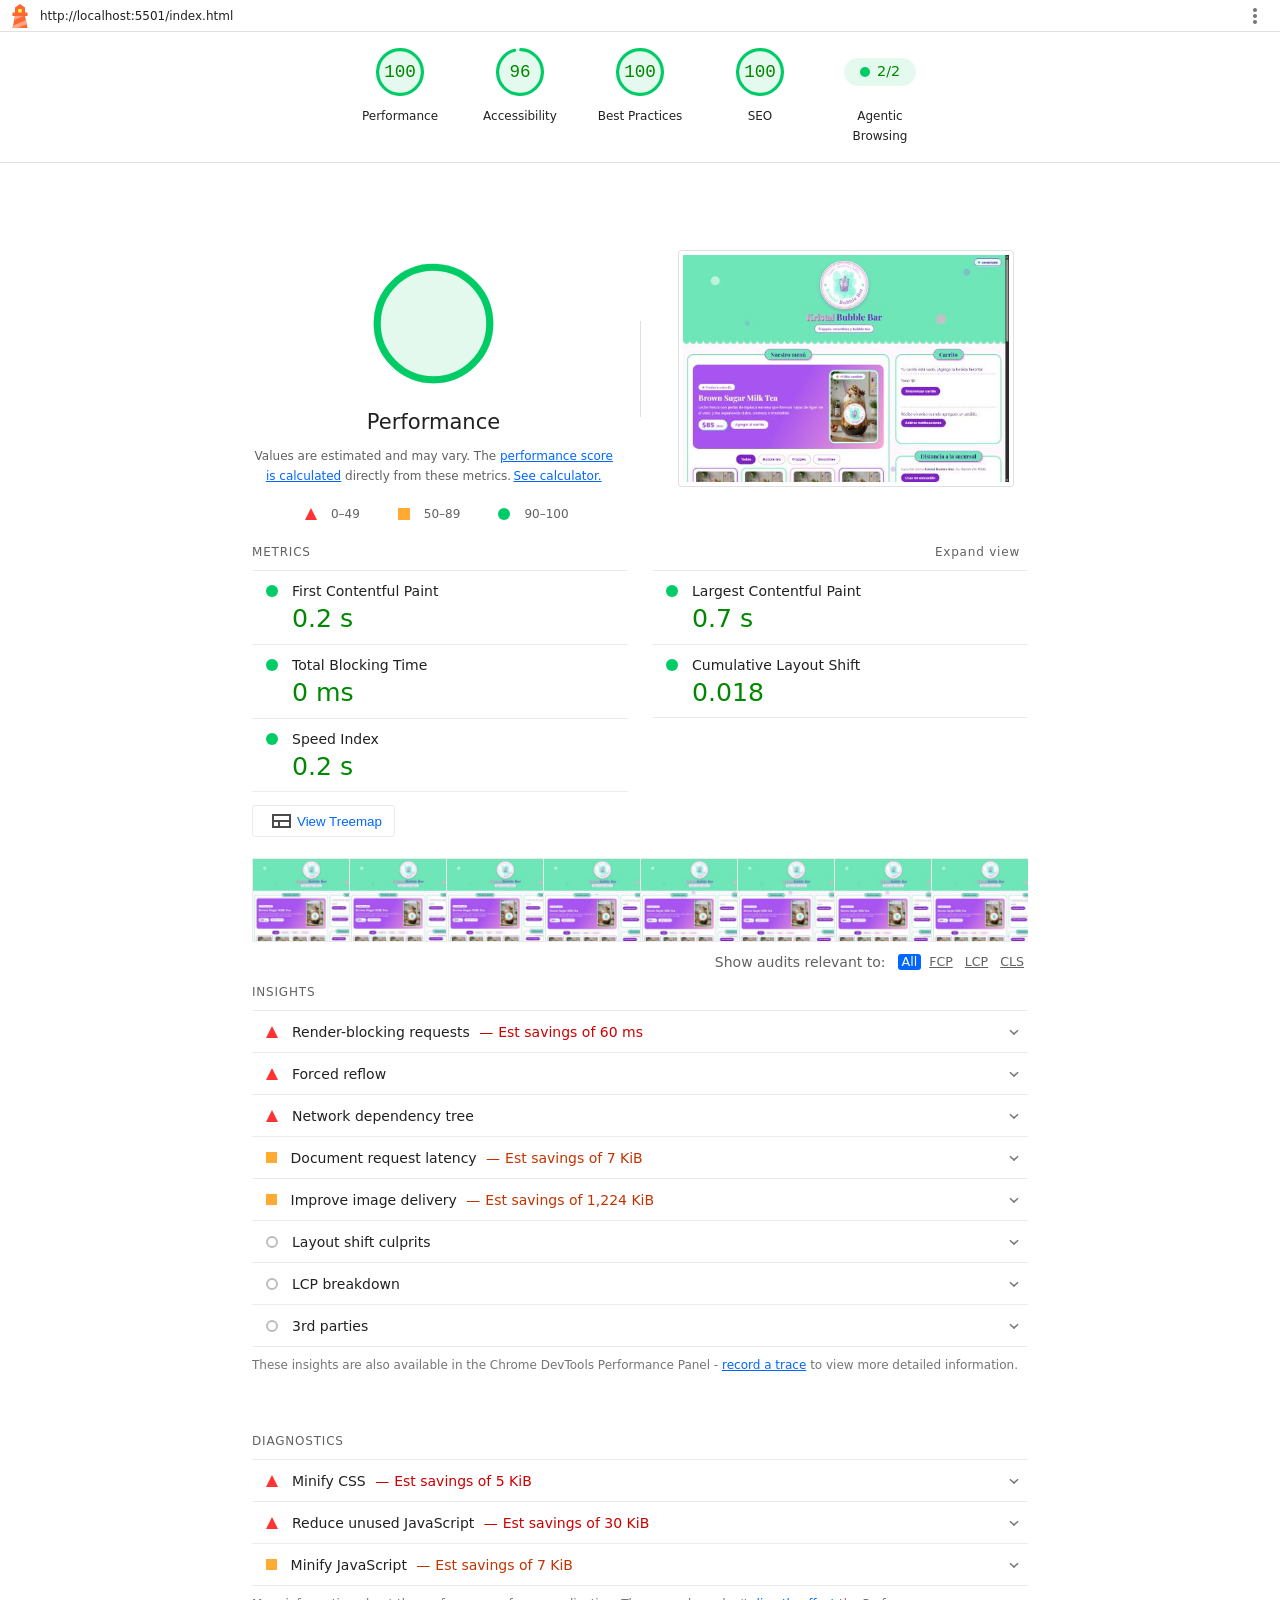
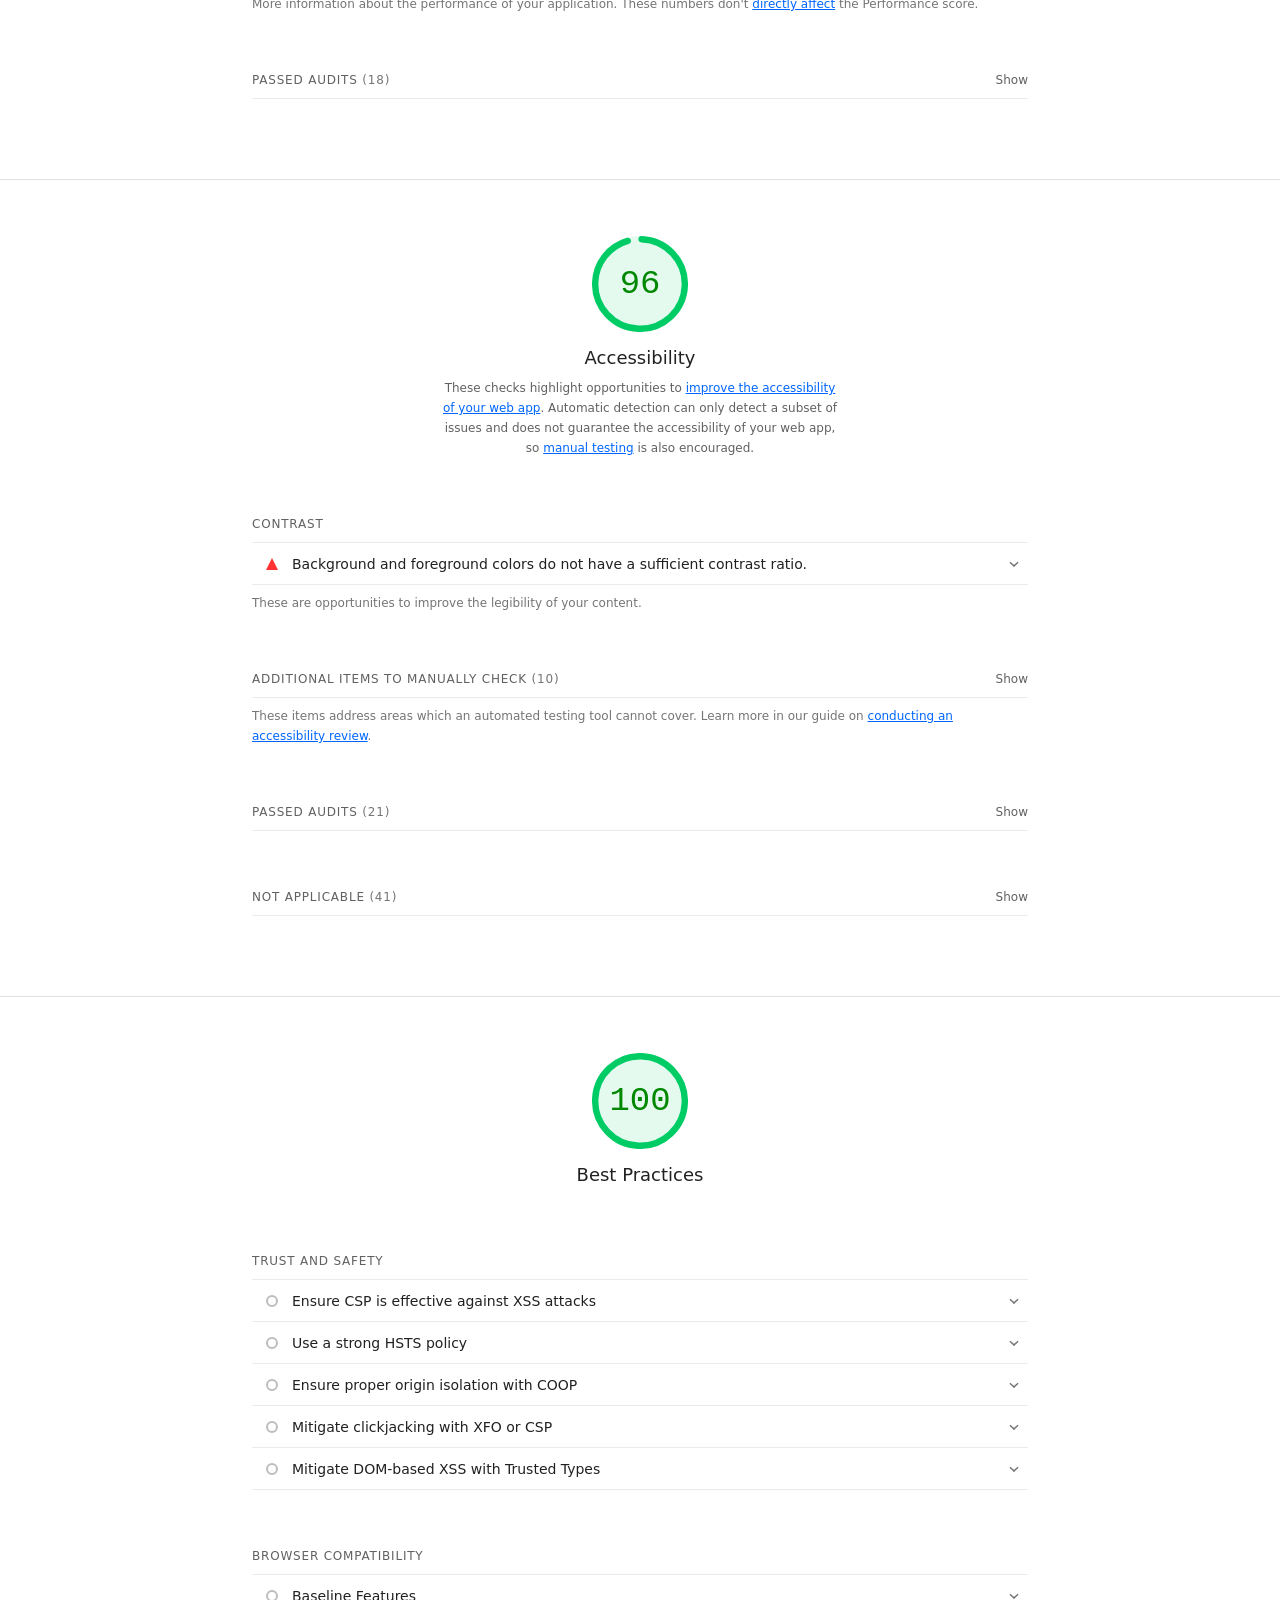
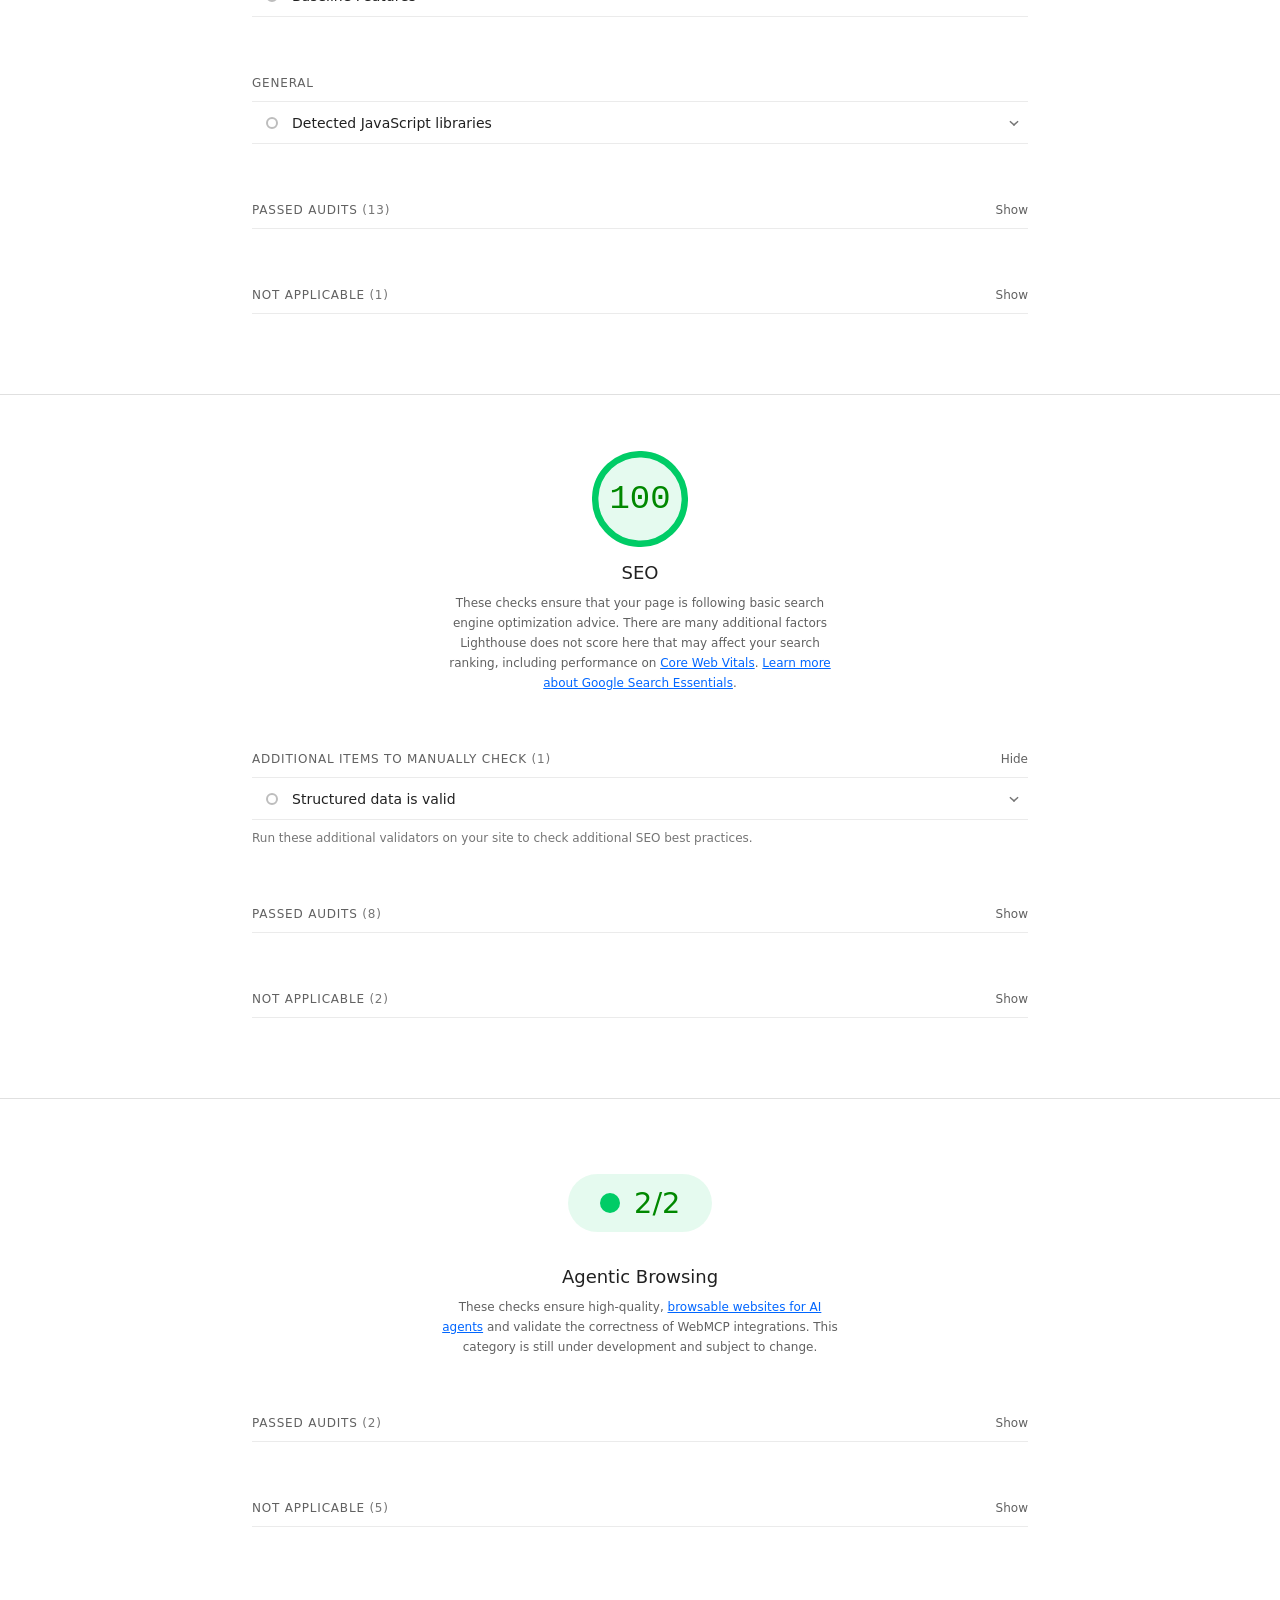
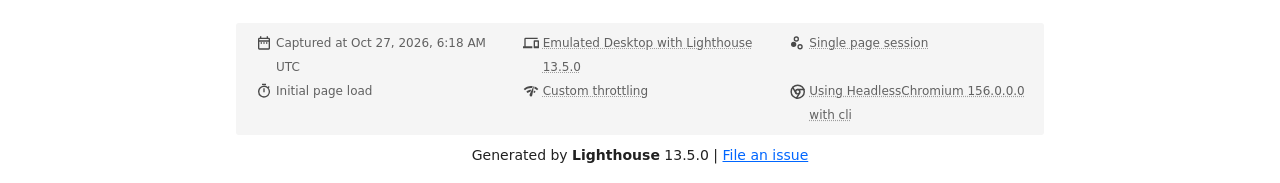
==== docs/lighthouse-escritorio.html @ bc557c2a "Avance 3: Lighthouse y optimización de logo - MORENO ALMEIDA YOSHELYN KRISTAL" ====
<!--
@license
Copyright 2018 Google LLC
SPDX-License-Identifier: Apache-2.0
-->
<!doctype html>
<html lang="en">
<head>
  <meta charset="utf-8">
  <meta name="viewport" content="width=device-width, initial-scale=1, minimum-scale=1">
  <link rel="icon" href='data:image/svg+xml;utf8,<svg fill="none" xmlns="http://www.w3.org/2000/svg" viewBox="0 0 48 48"><path d="m14 7 10-7 10 7v10h5v7h-5l5 24H9l5-24H9v-7h5V7Z" fill="%23F63"/><path d="M31.561 24H14l-1.689 8.105L31.561 24ZM18.983 48H9l1.022-4.907L35.723 32.27l1.663 7.98L18.983 48Z" fill="%23FFA385"/><path fill="%23FF3" d="M20.5 10h7v7h-7z"/></svg>'>
  <title>Lighthouse Report</title>
  <style>body {margin: 0}</style>
</head>
<body>
  <noscript>Lighthouse report requires JavaScript. Please enable.</noscript>

  <div id="lh-log"></div>

  <script>window.__LIGHTHOUSE_JSON__ = {"lighthouseVersion":"13.5.0","requestedUrl":"http://localhost:5501/index.html","mainDocumentUrl":"http://localhost:5501/index.html","finalDisplayedUrl":"http://localhost:5501/index.html","finalUrl":"http://localhost:5501/index.html","fetchTime":"2026-10-27T06:18:11.403Z","gatherMode":"navigation","runWarnings":[],"userAgent":"Mozilla/5.0 (Windows NT 10.0; Win64; x64) AppleWebKit/537.36 (KHTML, like Gecko) HeadlessChrome/156.0.0.0 Safari/537.36","environment":{"networkUserAgent":"Mozilla/5.0 (Macintosh; Intel Mac OS X 10_15_7) AppleWebKit/537.36 (KHTML, like Gecko) Chrome/156.0.0.0 Safari/537.36","hostUserAgent":"Mozilla/5.0 (Windows NT 10.0; Win64; x64) AppleWebKit/537.36 (KHTML, like Gecko) HeadlessChrome/156.0.0.0 Safari/537.36","benchmarkIndex":4441,"credits":{"axe-core":"4.14.0"}},"audits":{"is-on-https":{"id":"is-on-https","title":"Uses HTTPS","description":"All sites should be protected with HTTPS, even ones that don't handle sensitive data. This includes avoiding [mixed content](https://developers.google.com/web/fundamentals/security/prevent-mixed-content/what-is-mixed-content), where some resources are loaded over HTTP despite the initial request being served over HTTPS. HTTPS prevents intruders from tampering with or passively listening in on the communications between your app and your users, and is a prerequisite for HTTP/2 and many new web platform APIs. [Learn more about HTTPS](https://developer.chrome.com/docs/lighthouse/pwa/is-on-https/).","score":1,"scoreDisplayMode":"binary","details":{"type":"table","headings":[{"key":"url","valueType":"url","label":"Insecure URL"},{"key":"resolution","valueType":"text","label":"Request Resolution"}],"items":[]}},"redirects-http":{"id":"redirects-http","title":"Redirects HTTP traffic to HTTPS","description":"Make sure that you redirect all HTTP traffic to HTTPS in order to enable secure web features for all your users. [Learn more](https://developer.chrome.com/docs/lighthouse/pwa/redirects-http/).","score":null,"scoreDisplayMode":"notApplicable"},"first-contentful-paint":{"id":"first-contentful-paint","title":"First Contentful Paint","description":"First Contentful Paint marks the time at which the first text or image is painted. [Learn more about the First Contentful Paint metric](https://developer.chrome.com/docs/lighthouse/performance/first-contentful-paint/).","score":1,"scoreDisplayMode":"numeric","numericValue":248.19029999999998,"numericUnit":"millisecond","displayValue":"0.2 s","scoringOptions":{"p10":934,"median":1600}},"largest-contentful-paint":{"id":"largest-contentful-paint","title":"Largest Contentful Paint","description":"Largest Contentful Paint marks the time at which the largest text or image is painted. [Learn more about the Largest Contentful Paint metric](https://developer.chrome.com/docs/lighthouse/performance/lighthouse-largest-contentful-paint/)","score":0.99,"scoreDisplayMode":"numeric","numericValue":698.10395,"numericUnit":"millisecond","displayValue":"0.7 s","scoringOptions":{"p10":1200,"median":2400}},"speed-index":{"id":"speed-index","title":"Speed Index","description":"Speed Index shows how quickly the contents of a page are visibly populated. [Learn more about the Speed Index metric](https://developer.chrome.com/docs/lighthouse/performance/speed-index/).","score":1,"scoreDisplayMode":"numeric","numericValue":248.19029999999998,"numericUnit":"millisecond","displayValue":"0.2 s","scoringOptions":{"p10":1311,"median":2300}},"screenshot-thumbnails":{"id":"screenshot-thumbnails","title":"Screenshot Thumbnails","description":"This is what the load of your site looked like.","score":1,"scoreDisplayMode":"informative","details":{"type":"filmstrip","scale":3000,"items":[{"timing":375,"timestamp":8182962751,"data":"[data-uri]"},{"timing":750,"timestamp":8183337751,"data":"[data-uri]"},{"timing":1125,"timestamp":8183712751,"data":"[data-uri]"},{"timing":1500,"timestamp":8184087751,"data":"[data-uri]"},{"timing":1875,"timestamp":8184462751,"data":"[data-uri]"},{"timing":2250,"timestamp":8184837751,"data":"[data-uri]"},{"timing":2625,"timestamp":8185212751,"data":"[data-uri]"},{"timing":3000,"timestamp":8185587751,"data":"[data-uri]"}]}},"final-screenshot":{"id":"final-screenshot","title":"Final Screenshot","description":"The last screenshot captured of the pageload.","score":1,"scoreDisplayMode":"informative","details":{"type":"screenshot","timing":2757,"timestamp":8185344267,"data":"[data-uri]"}},"total-blocking-time":{"id":"total-blocking-time","title":"Total Blocking Time","description":"Sum of all time periods between FCP and Time to Interactive, when task length exceeded 50ms, expressed in milliseconds. [Learn more about the Total Blocking Time metric](https://developer.chrome.com/docs/lighthouse/performance/lighthouse-total-blocking-time/).","score":1,"scoreDisplayMode":"numeric","numericValue":0,"numericUnit":"millisecond","displayValue":"0 ms","scoringOptions":{"p10":150,"median":350}},"max-potential-fid":{"id":"max-potential-fid","title":"Max Potential First Input Delay","description":"The maximum potential First Input Delay that your users could experience is the duration of the longest task. [Learn more about the Maximum Potential First Input Delay metric](https://developer.chrome.com/docs/lighthouse/performance/lighthouse-max-potential-fid/).","score":1,"scoreDisplayMode":"numeric","numericValue":16,"numericUnit":"millisecond","displayValue":"20 ms"},"cumulative-layout-shift":{"id":"cumulative-layout-shift","title":"Cumulative Layout Shift","description":"Cumulative Layout Shift measures the movement of visible elements within the viewport. [Learn more about the Cumulative Layout Shift metric](https://web.dev/articles/cls).","score":1,"scoreDisplayMode":"numeric","numericValue":0.018050820707918594,"numericUnit":"unitless","displayValue":"0.018","scoringOptions":{"p10":0.1,"median":0.25},"details":{"type":"debugdata","items":[{"cumulativeLayoutShiftMainFrame":0.018050820707918594,"newEngineResult":{"cumulativeLayoutShift":0.018050820707918594,"cumulativeLayoutShiftMainFrame":0.018050820707918594},"newEngineResultDiffered":false}]}},"errors-in-console":{"id":"errors-in-console","title":"No browser errors logged to the console","description":"Errors logged to the console indicate unresolved problems. They can come from network request failures and other browser concerns. [Learn more about this errors in console diagnostic audit](https://developer.chrome.com/docs/lighthouse/best-practices/errors-in-console/)","score":1,"scoreDisplayMode":"binary","details":{"type":"table","headings":[{"key":"sourceLocation","valueType":"source-location","label":"Source"},{"key":"description","valueType":"code","label":"Description"}],"items":[]}},"server-response-time":{"id":"server-response-time","title":"Initial server response time was short","description":"Keep the server response time for the main document short because all other requests depend on it. [Learn more about the Time to First Byte metric](https://developer.chrome.com/docs/lighthouse/performance/time-to-first-byte/).","score":1,"scoreDisplayMode":"metricSavings","numericValue":3,"numericUnit":"millisecond","displayValue":"Root document took 0 ms","metricSavings":{"FCP":0,"LCP":0},"details":{"type":"opportunity","headings":[{"key":"url","valueType":"url","label":"URL"},{"key":"responseTime","valueType":"timespanMs","label":"Time Spent"}],"items":[{"url":"http://localhost:5501/index.html","responseTime":3}],"overallSavingsMs":0},"guidanceLevel":1},"interactive":{"id":"interactive","title":"Time to Interactive","description":"Time to Interactive is the amount of time it takes for the page to become fully interactive. [Learn more about the Time to Interactive metric](https://developer.chrome.com/docs/lighthouse/performance/interactive/).","score":1,"scoreDisplayMode":"numeric","numericValue":705.19858,"numericUnit":"millisecond","displayValue":"0.7 s"},"user-timings":{"id":"user-timings","title":"User Timing marks and measures","description":"Consider instrumenting your app with the User Timing API to measure your app's real-world performance during key user experiences. [Learn more about User Timing marks](https://developer.chrome.com/docs/lighthouse/performance/user-timings/).","score":null,"scoreDisplayMode":"notApplicable","details":{"type":"table","headings":[{"key":"name","valueType":"text","label":"Name"},{"key":"timingType","valueType":"text","label":"Type"},{"key":"startTime","valueType":"ms","granularity":0.01,"label":"Start Time"},{"key":"duration","valueType":"ms","granularity":0.01,"label":"Duration"}],"items":[]},"guidanceLevel":2},"redirects":{"id":"redirects","title":"Avoid multiple page redirects","description":"Redirects introduce additional delays before the page can be loaded. [Learn how to avoid page redirects](https://developer.chrome.com/docs/lighthouse/performance/redirects/).","score":1,"scoreDisplayMode":"metricSavings","numericValue":0,"numericUnit":"millisecond","displayValue":"","metricSavings":{"LCP":0,"FCP":0},"details":{"type":"opportunity","headings":[],"items":[],"overallSavingsMs":0},"guidanceLevel":2},"image-aspect-ratio":{"id":"image-aspect-ratio","title":"Displays images with correct aspect ratio","description":"Image display dimensions should match natural aspect ratio. [Learn more about image aspect ratio](https://developer.chrome.com/docs/lighthouse/best-practices/image-aspect-ratio/).","score":1,"scoreDisplayMode":"binary","details":{"type":"table","headings":[{"key":"node","valueType":"node","label":""},{"key":"url","valueType":"url","label":"URL"},{"key":"displayedAspectRatio","valueType":"text","label":"Aspect Ratio (Displayed)"},{"key":"actualAspectRatio","valueType":"text","label":"Aspect Ratio (Actual)"}],"items":[]}},"image-size-responsive":{"id":"image-size-responsive","title":"Serves images with appropriate resolution","description":"Image natural dimensions should be proportional to the display size and the pixel ratio to maximize image clarity. [Learn how to provide responsive images](https://web.dev/articles/serve-responsive-images).","score":1,"scoreDisplayMode":"binary","details":{"type":"table","headings":[{"key":"node","valueType":"node","label":""},{"key":"url","valueType":"url","label":"URL"},{"key":"displayedSize","valueType":"text","label":"Displayed size"},{"key":"actualSize","valueType":"text","label":"Actual size"},{"key":"expectedSize","valueType":"text","label":"Expected size"}],"items":[]}},"deprecations":{"id":"deprecations","title":"Avoids deprecated APIs","description":"Deprecated APIs will eventually be removed from the browser. [Learn more about deprecated APIs](https://developer.chrome.com/docs/lighthouse/best-practices/deprecations/).","score":1,"scoreDisplayMode":"binary","details":{"type":"table","headings":[{"key":"value","valueType":"text","label":"Deprecation / Warning"},{"key":"source","valueType":"source-location","label":"Source"}],"items":[]}},"third-party-cookies":{"id":"third-party-cookies","title":"Avoids third-party cookies","description":"Third-party cookies may be blocked in some contexts. [Learn more about preparing for third-party cookie restrictions](https://privacysandbox.google.com/cookies/prepare/overview).","score":1,"scoreDisplayMode":"binary","details":{"type":"table","headings":[{"key":"name","valueType":"text","label":"Name"},{"key":"url","valueType":"url","label":"URL"}],"items":[]}},"mainthread-work-breakdown":{"id":"mainthread-work-breakdown","title":"Minimizes main-thread work","description":"Consider reducing the time spent parsing, compiling and executing JS. You may find delivering smaller JS payloads helps with this. [Learn how to minimize main-thread work](https://developer.chrome.com/docs/lighthouse/performance/mainthread-work-breakdown/)","score":1,"scoreDisplayMode":"metricSavings","numericValue":105.25599999999993,"numericUnit":"millisecond","displayValue":"0.1 s","metricSavings":{"TBT":0},"details":{"type":"table","headings":[{"key":"groupLabel","valueType":"text","label":"Category"},{"key":"duration","valueType":"ms","granularity":1,"label":"Time Spent"}],"items":[{"group":"styleLayout","groupLabel":"Style & Layout","duration":50.845},{"group":"other","groupLabel":"Other","duration":33.654999999999944},{"group":"scriptEvaluation","groupLabel":"Script Evaluation","duration":12.953},{"group":"paintCompositeRender","groupLabel":"Rendering","duration":3.3629999999999876},{"group":"scriptParseCompile","groupLabel":"Script Parsing & Compilation","duration":2.51},{"group":"parseHTML","groupLabel":"Parse HTML & CSS","duration":1.9299999999999984}],"sortedBy":["duration"]},"guidanceLevel":1},"bootup-time":{"id":"bootup-time","title":"JavaScript execution time","description":"Consider reducing the time spent parsing, compiling, and executing JS. You may find delivering smaller JS payloads helps with this. [Learn how to reduce Javascript execution time](https://developer.chrome.com/docs/lighthouse/performance/bootup-time/).","score":1,"scoreDisplayMode":"metricSavings","numericValue":4.305,"numericUnit":"millisecond","displayValue":"0.0 s","metricSavings":{"TBT":0},"details":{"type":"table","headings":[{"key":"url","valueType":"url","label":"URL"},{"key":"total","granularity":1,"valueType":"ms","label":"Total CPU Time"},{"key":"scripting","granularity":1,"valueType":"ms","label":"Script Evaluation"},{"key":"scriptParseCompile","granularity":1,"valueType":"ms","label":"Script Parse"}],"items":[{"url":"http://localhost:5501/index.html","total":64.06899999999999,"scripting":3.8449999999999998,"scriptParseCompile":0.46}],"summary":{"wastedMs":4.305},"sortedBy":["total"]},"guidanceLevel":1},"diagnostics":{"id":"diagnostics","title":"Diagnostics","description":"Collection of useful page vitals.","score":1,"scoreDisplayMode":"informative","details":{"type":"debugdata","items":[{"numRequests":31,"numScripts":6,"numStylesheets":3,"numFonts":1,"numTasks":768,"numTasksOver10ms":1,"numTasksOver25ms":1,"numTasksOver50ms":0,"numTasksOver100ms":0,"numTasksOver500ms":0,"rtt":0,"throughput":177796629.96707442,"maxRtt":60.05199999999999,"maxServerLatency":64.54100000000001,"totalByteWeight":1483824,"totalTaskTime":105.25599999999996,"mainDocumentTransferSize":10938}]}},"network-requests":{"id":"network-requests","title":"Network Requests","description":"Lists the network requests that were made during page load.","score":1,"scoreDisplayMode":"informative","details":{"type":"table","headings":[{"key":"url","valueType":"url","label":"URL"},{"key":"protocol","valueType":"text","label":"Protocol"},{"key":"networkRequestTime","valueType":"ms","granularity":1,"label":"Network Request Time"},{"key":"networkEndTime","valueType":"ms","granularity":1,"label":"Network End Time"},{"key":"transferSize","valueType":"bytes","displayUnit":"kb","granularity":1,"label":"Transfer Size"},{"key":"resourceSize","valueType":"bytes","displayUnit":"kb","granularity":1,"label":"Resource Size"},{"key":"statusCode","valueType":"text","label":"Status Code"},{"key":"mimeType","valueType":"text","label":"MIME Type"},{"key":"resourceType","valueType":"text","label":"Resource Type"}],"items":[{"url":"http://localhost:5501/index.html","sessionTargetType":"page","protocol":"http/1.1","cache":"none","rendererStartTime":0,"networkRequestTime":0.6719999993219972,"networkEndTime":4.165999999269843,"finished":true,"transferSize":10938,"resourceSize":10642,"statusCode":200,"mimeType":"text/html","resourceType":"Document","priority":"VeryHigh","experimentalFromMainFrame":true,"entity":"localhost"},{"url":"http://localhost:5501/css/estilos.css","sessionTargetType":"page","protocol":"http/1.1","cache":"none","rendererStartTime":6.722999999299645,"networkRequestTime":9.364999999292195,"networkEndTime":12.222999999299645,"finished":true,"transferSize":17971,"resourceSize":17676,"statusCode":200,"mimeType":"text/css","resourceType":"Stylesheet","priority":"VeryHigh","experimentalFromMainFrame":true,"entity":"localhost"},{"url":"http://localhost:5501/img/logo.png","sessionTargetType":"page","protocol":"http/1.1","cache":"none","rendererStartTime":6.881999999284744,"networkRequestTime":9.509999999776483,"networkEndTime":14.537999998778105,"finished":true,"transferSize":70042,"resourceSize":69760,"statusCode":200,"mimeType":"image/png","resourceType":"Image","priority":"High","experimentalFromMainFrame":true,"entity":"localhost"},{"url":"http://localhost:5501/img/brown-sugar.jpg","sessionTargetType":"page","protocol":"http/1.1","cache":"none","rendererStartTime":6.93199999909848,"networkRequestTime":9.562999999150634,"networkEndTime":17.0149999987334,"finished":true,"transferSize":86024,"resourceSize":85741,"statusCode":200,"mimeType":"image/jpeg","resourceType":"Image","priority":"High","experimentalFromMainFrame":true,"entity":"localhost"},{"url":"http://localhost:5501/js/carrito.js","sessionTargetType":"page","protocol":"http/1.1","cache":"none","rendererStartTime":6.981999999843538,"networkRequestTime":9.60899999924004,"networkEndTime":15.419999998994172,"finished":true,"transferSize":10489,"resourceSize":10180,"statusCode":200,"mimeType":"application/javascript","resourceType":"Script","priority":"Medium","experimentalFromMainFrame":true,"entity":"localhost"},{"url":"http://localhost:5501/js/csr.js","sessionTargetType":"page","protocol":"http/1.1","cache":"none","rendererStartTime":7.019999999552965,"networkRequestTime":10.562999999150634,"networkEndTime":20.05699999909848,"finished":true,"transferSize":4901,"resourceSize":4593,"statusCode":200,"mimeType":"application/javascript","resourceType":"Script","priority":"Medium","experimentalFromMainFrame":true,"entity":"localhost"},{"url":"http://localhost:5501/js/notificaciones.js","sessionTargetType":"page","protocol":"http/1.1","cache":"none","rendererStartTime":7.053999999538064,"networkRequestTime":10.658999999053776,"networkEndTime":19.602999999187887,"finished":true,"transferSize":4396,"resourceSize":4089,"statusCode":200,"mimeType":"application/javascript","resourceType":"Script","priority":"Medium","experimentalFromMainFrame":true,"entity":"localhost"},{"url":"https://cdnjs.cloudflare.com/ajax/libs/leaflet/1.9.4/leaflet.min.js","sessionTargetType":"page","protocol":"h3","cache":"none","rendererStartTime":7.090999999083579,"networkRequestTime":10.731999999843538,"networkEndTime":125.30199999921024,"finished":true,"transferSize":37502,"resourceSize":147171,"statusCode":200,"mimeType":"application/javascript","resourceType":"Script","priority":"Medium","experimentalFromMainFrame":true,"entity":"Cloudflare CDN"},{"url":"http://localhost:5501/js/geolocalizacion.js","sessionTargetType":"page","protocol":"http/1.1","cache":"none","rendererStartTime":7.116999998688698,"networkRequestTime":12.590999999083579,"networkEndTime":20.649999999441206,"finished":true,"transferSize":7200,"resourceSize":6892,"statusCode":200,"mimeType":"application/javascript","resourceType":"Script","priority":"Medium","experimentalFromMainFrame":true,"entity":"localhost"},{"url":"http://localhost:5501/js/app.js","sessionTargetType":"page","protocol":"http/1.1","cache":"none","rendererStartTime":7.141999999061227,"networkRequestTime":14.615999999456108,"networkEndTime":22.074999999254942,"finished":true,"transferSize":890,"resourceSize":584,"statusCode":200,"mimeType":"application/javascript","resourceType":"Script","priority":"Medium","experimentalFromMainFrame":true,"entity":"localhost"},{"url":"https://fonts.googleapis.com/css2?family=Playfair+Display:wght@400;600;700&display=swap","sessionTargetType":"page","protocol":"h2","cache":"none","rendererStartTime":9.184999999590218,"networkRequestTime":12.059999999590218,"networkEndTime":258.4939999990165,"finished":true,"transferSize":1046,"resourceSize":4986,"statusCode":200,"mimeType":"text/css","resourceType":"Stylesheet","priority":"VeryLow","experimentalFromMainFrame":true,"entity":"Google Fonts"},{"url":"https://cdnjs.cloudflare.com/ajax/libs/leaflet/1.9.4/leaflet.min.css","sessionTargetType":"page","protocol":"h3","cache":"none","rendererStartTime":9.245999999344349,"networkRequestTime":12.128999999724329,"networkEndTime":101.44899999909103,"finished":true,"transferSize":2918,"resourceSize":10879,"statusCode":200,"mimeType":"text/css","resourceType":"Stylesheet","priority":"VeryLow","experimentalFromMainFrame":true,"entity":"Cloudflare CDN"},{"url":"http://localhost:5501/manifest.json","sessionTargetType":"page","protocol":"http/1.1","cache":"none","rendererStartTime":10.209999999031425,"networkRequestTime":15.551999999210238,"networkEndTime":23.041999999433756,"finished":true,"transferSize":1037,"resourceSize":737,"statusCode":200,"mimeType":"application/json","resourceType":"Manifest","priority":"Medium","experimentalFromMainFrame":true,"entity":"localhost"},{"url":"http://localhost:5501/catalogo.json","sessionTargetType":"page","protocol":"http/1.1","cache":"none","rendererStartTime":20.660999999381602,"networkRequestTime":20.86799999885261,"networkEndTime":25.751999999396503,"finished":true,"transferSize":2069,"resourceSize":1768,"statusCode":200,"mimeType":"application/json","resourceType":"Fetch","priority":"High","experimentalFromMainFrame":true,"entity":"localhost"},{"url":"http://localhost:5501/img/taro.jpg","sessionTargetType":"page","protocol":"http/1.1","cache":"none","rendererStartTime":76.546999999322,"networkRequestTime":76.89599999971688,"networkEndTime":83.74899999890476,"finished":true,"transferSize":86823,"resourceSize":86540,"statusCode":200,"mimeType":"image/jpeg","resourceType":"Image","priority":"Low","experimentalFromMainFrame":true,"entity":"localhost"},{"url":"http://localhost:5501/img/milk-tea-clasico.jpg","sessionTargetType":"page","protocol":"http/1.1","cache":"none","rendererStartTime":76.62199999950826,"networkRequestTime":76.99399999994785,"networkEndTime":82.93599999975413,"finished":true,"transferSize":86699,"resourceSize":86416,"statusCode":200,"mimeType":"image/jpeg","resourceType":"Image","priority":"Low","experimentalFromMainFrame":true,"entity":"localhost"},{"url":"http://localhost:5501/img/matcha.jpg","sessionTargetType":"page","protocol":"http/1.1","cache":"none","rendererStartTime":76.6499999994412,"networkRequestTime":77.03499999921769,"networkEndTime":86.43599999975413,"finished":true,"transferSize":85710,"resourceSize":85427,"statusCode":200,"mimeType":"image/jpeg","resourceType":"Image","priority":"Low","experimentalFromMainFrame":true,"entity":"localhost"},{"url":"http://localhost:5501/img/fresa-con-popping-boba.jpg","sessionTargetType":"page","protocol":"http/1.1","cache":"none","rendererStartTime":76.67700000014156,"networkRequestTime":77.07799999881536,"networkEndTime":83.82199999969453,"finished":true,"transferSize":73772,"resourceSize":73489,"statusCode":200,"mimeType":"image/jpeg","resourceType":"Image","priority":"Low","experimentalFromMainFrame":true,"entity":"localhost"},{"url":"http://localhost:5501/img/moka.jpg","sessionTargetType":"page","protocol":"http/1.1","cache":"none","rendererStartTime":76.69799999985844,"networkRequestTime":77.32499999925494,"networkEndTime":83.92699999921024,"finished":true,"transferSize":79195,"resourceSize":78912,"statusCode":200,"mimeType":"image/jpeg","resourceType":"Image","priority":"Low","experimentalFromMainFrame":true,"entity":"localhost"},{"url":"http://localhost:5501/img/cookies-cream.jpg","sessionTargetType":"page","protocol":"http/1.1","cache":"none","rendererStartTime":76.72499999962747,"networkRequestTime":77.3769999993965,"networkEndTime":84.5460000000894,"finished":true,"transferSize":85254,"resourceSize":84971,"statusCode":200,"mimeType":"image/jpeg","resourceType":"Image","priority":"Low","experimentalFromMainFrame":true,"entity":"localhost"},{"url":"http://localhost:5501/img/caramelo.jpg","sessionTargetType":"page","protocol":"http/1.1","cache":"none","rendererStartTime":76.74599999934435,"networkRequestTime":83.0129999993369,"networkEndTime":87.49699999950826,"finished":true,"transferSize":77209,"resourceSize":76926,"statusCode":200,"mimeType":"image/jpeg","resourceType":"Image","priority":"Low","experimentalFromMainFrame":true,"entity":"localhost"},{"url":"http://localhost:5501/img/mazapan.jpg","sessionTargetType":"page","protocol":"http/1.1","cache":"none","rendererStartTime":76.77999999932945,"networkRequestTime":84.00099999923259,"networkEndTime":87.64499999955297,"finished":true,"transferSize":74358,"resourceSize":74075,"statusCode":200,"mimeType":"image/jpeg","resourceType":"Image","priority":"Low","experimentalFromMainFrame":true,"entity":"localhost"},{"url":"http://localhost:5501/img/chai.jpg","sessionTargetType":"page","protocol":"http/1.1","cache":"none","rendererStartTime":76.80299999937415,"networkRequestTime":84.03199999965727,"networkEndTime":89.43099999893457,"finished":true,"transferSize":89135,"resourceSize":88852,"statusCode":200,"mimeType":"image/jpeg","resourceType":"Image","priority":"Low","experimentalFromMainFrame":true,"entity":"localhost"},{"url":"http://localhost:5501/img/mango-maracuya.jpg","sessionTargetType":"page","protocol":"http/1.1","cache":"none","rendererStartTime":76.82699999958277,"networkRequestTime":84.0460000000894,"networkEndTime":89.57899999897927,"finished":true,"transferSize":78958,"resourceSize":78675,"statusCode":200,"mimeType":"image/jpeg","resourceType":"Image","priority":"Low","experimentalFromMainFrame":true,"entity":"localhost"},{"url":"http://localhost:5501/img/frutos-rojos.jpg","sessionTargetType":"page","protocol":"http/1.1","cache":"none","rendererStartTime":76.85199999902397,"networkRequestTime":84.61799999978393,"networkEndTime":89.51199999917299,"finished":true,"transferSize":84984,"resourceSize":84701,"statusCode":200,"mimeType":"image/jpeg","resourceType":"Image","priority":"Low","experimentalFromMainFrame":true,"entity":"localhost"},{"url":"http://localhost:5501/img/verde-detox.jpg","sessionTargetType":"page","protocol":"http/1.1","cache":"none","rendererStartTime":76.87399999890476,"networkRequestTime":86.58999999985099,"networkEndTime":91.44599999953061,"finished":true,"transferSize":82434,"resourceSize":82151,"statusCode":200,"mimeType":"image/jpeg","resourceType":"Image","priority":"Low","experimentalFromMainFrame":true,"entity":"localhost"},{"url":"http://localhost:5501/img/pina-colada-sin-alcohol.jpg","sessionTargetType":"page","protocol":"http/1.1","cache":"none","rendererStartTime":76.89599999971688,"networkRequestTime":87.7160000000149,"networkEndTime":92.15199999883771,"finished":true,"transferSize":79156,"resourceSize":78873,"statusCode":200,"mimeType":"image/jpeg","resourceType":"Image","priority":"Low","experimentalFromMainFrame":true,"entity":"localhost"},{"url":"http://localhost:5501/img/platano-con-crema-de-cacahuate.jpg","sessionTargetType":"page","protocol":"http/1.1","cache":"none","rendererStartTime":76.91799999959767,"networkRequestTime":87.74999999906868,"networkEndTime":92.04700000025332,"finished":true,"transferSize":83085,"resourceSize":82802,"statusCode":200,"mimeType":"image/jpeg","resourceType":"Image","priority":"Low","experimentalFromMainFrame":true,"entity":"localhost"},{"url":"https://fonts.gstatic.com/s/playfairdisplay/v40/nuFiD-vYSZviVYUb_rj3ij__anPXDTzYgEM86xQ.woff2","sessionTargetType":"page","protocol":"h3","cache":"none","rendererStartTime":259.98699999880046,"networkRequestTime":263.4089999990538,"networkEndTime":363.4559999993071,"finished":true,"transferSize":38492,"resourceSize":38460,"statusCode":200,"mimeType":"font/woff2","resourceType":"Font","priority":"VeryHigh","experimentalFromMainFrame":true,"entity":"Google Fonts"},{"url":"http://localhost:5501/icons/icon-192.png","sessionTargetType":"page","protocol":"http/1.1","cache":"none","rendererStartTime":264.0559999998659,"networkRequestTime":264.23300000000745,"networkEndTime":267.5579999992624,"finished":true,"transferSize":40894,"resourceSize":40613,"statusCode":200,"mimeType":"image/png","resourceType":"Other","priority":"High","experimentalFromMainFrame":true,"entity":"localhost"},{"url":"http://localhost:5501/icons/icon-192.png","sessionTargetType":"page","protocol":"http/1.1","cache":"none","rendererStartTime":264.15599999856204,"networkRequestTime":264.2989999996498,"networkEndTime":269.07599999941885,"finished":true,"transferSize":243,"resourceSize":40613,"statusCode":200,"mimeType":"image/png","resourceType":"Other","priority":"High","experimentalFromMainFrame":true,"entity":"localhost"}],"debugData":{"type":"debugdata","networkStartTimeTs":8182588163.000001,"initiators":[{"type":"parser","url":"http://localhost:5501/index.html","lineNumber":19,"columnNumber":48},{"type":"parser","url":"http://localhost:5501/index.html","lineNumber":40,"columnNumber":128},{"type":"parser","url":"http://localhost:5501/index.html","lineNumber":61,"columnNumber":135},{"type":"parser","url":"http://localhost:5501/index.html","lineNumber":142,"columnNumber":30},{"type":"parser","url":"http://localhost:5501/index.html","lineNumber":143,"columnNumber":26},{"type":"parser","url":"http://localhost:5501/index.html","lineNumber":145,"columnNumber":37},{"type":"parser","url":"http://localhost:5501/index.html","lineNumber":147,"columnNumber":84},{"type":"parser","url":"http://localhost:5501/index.html","lineNumber":148,"columnNumber":38},{"type":"parser","url":"http://localhost:5501/index.html","lineNumber":149,"columnNumber":26},{"type":"parser","url":"http://localhost:5501/index.html","lineNumber":17,"columnNumber":160},{"type":"parser","url":"http://localhost:5501/index.html","lineNumber":18,"columnNumber":141},{"type":"parser","url":"http://localhost:5501/index.html","lineNumber":142,"columnNumber":39},{"type":"parser","url":"http://localhost:5501/index.html","lineNumber":147,"columnNumber":93},{"type":"parser","url":"http://localhost:5501/index.html","lineNumber":147,"columnNumber":93},{"type":"parser","url":"http://localhost:5501/index.html","lineNumber":147,"columnNumber":93},{"type":"parser","url":"http://localhost:5501/index.html","lineNumber":147,"columnNumber":93},{"type":"parser","url":"http://localhost:5501/index.html","lineNumber":147,"columnNumber":93},{"type":"parser","url":"http://localhost:5501/index.html","lineNumber":147,"columnNumber":93},{"type":"parser","url":"http://localhost:5501/index.html","lineNumber":147,"columnNumber":93},{"type":"parser","url":"http://localhost:5501/index.html","lineNumber":147,"columnNumber":93},{"type":"parser","url":"http://localhost:5501/index.html","lineNumber":147,"columnNumber":93},{"type":"parser","url":"http://localhost:5501/index.html","lineNumber":147,"columnNumber":93},{"type":"parser","url":"http://localhost:5501/index.html","lineNumber":147,"columnNumber":93},{"type":"parser","url":"http://localhost:5501/index.html","lineNumber":147,"columnNumber":93},{"type":"parser","url":"http://localhost:5501/index.html","lineNumber":147,"columnNumber":93},{"type":"parser","url":"http://localhost:5501/index.html","lineNumber":147,"columnNumber":93},{"type":"parser","url":"https://fonts.googleapis.com/css2?family=Playfair+Display:wght@400;600;700&display=swap"}]}}},"network-rtt":{"id":"network-rtt","title":"Network Round Trip Times","description":"Network round trip times (RTT) have a large impact on performance. If the RTT to an origin is high, it's an indication that servers closer to the user could improve performance. [Learn more about the Round Trip Time](https://hpbn.co/primer-on-latency-and-bandwidth/).","score":1,"scoreDisplayMode":"informative","numericValue":60.05199999999999,"numericUnit":"millisecond","displayValue":"60 ms","details":{"type":"table","headings":[{"key":"origin","valueType":"text","label":"URL"},{"key":"rtt","valueType":"ms","granularity":1,"label":"Time Spent"}],"items":[{"origin":"https://fonts.googleapis.com","rtt":60.05199999999999},{"origin":"https://cdnjs.cloudflare.com","rtt":33.739999999999995},{"origin":"http://localhost:5501","rtt":0.06615},{"origin":"https://fonts.gstatic.com","rtt":0}],"sortedBy":["rtt"]}},"network-server-latency":{"id":"network-server-latency","title":"Server Backend Latencies","description":"Server latencies can impact web performance. If the server latency of an origin is high, it's an indication the server is overloaded or has poor backend performance. [Learn more about server response time](https://hpbn.co/primer-on-web-performance/#analyzing-the-resource-waterfall).","score":1,"scoreDisplayMode":"informative","numericValue":64.54100000000001,"numericUnit":"millisecond","displayValue":"60 ms","details":{"type":"table","headings":[{"key":"origin","valueType":"text","label":"URL"},{"key":"serverResponseTime","valueType":"ms","granularity":1,"label":"Time Spent"}],"items":[{"origin":"https://fonts.gstatic.com","serverResponseTime":64.54100000000001},{"origin":"https://fonts.googleapis.com","serverResponseTime":41.977000000000004},{"origin":"https://cdnjs.cloudflare.com","serverResponseTime":14.362500000000004},{"origin":"http://localhost:5501","serverResponseTime":3.96285}],"sortedBy":["serverResponseTime"]}},"main-thread-tasks":{"id":"main-thread-tasks","title":"Tasks","description":"Lists the toplevel main thread tasks that executed during page load.","score":1,"scoreDisplayMode":"informative","details":{"type":"table","headings":[{"key":"startTime","valueType":"ms","granularity":1,"label":"Start Time"},{"key":"duration","valueType":"ms","granularity":1,"label":"End Time"}],"items":[{"duration":40.403,"startTime":21.783},{"duration":5.823,"startTime":71.724}]}},"metrics":{"id":"metrics","title":"Metrics","description":"Collects all available metrics.","score":1,"scoreDisplayMode":"informative","numericValue":705,"numericUnit":"millisecond","details":{"type":"debugdata","items":[{"firstContentfulPaint":248,"largestContentfulPaint":698,"interactive":705,"speedIndex":248,"totalBlockingTime":0,"maxPotentialFID":16,"cumulativeLayoutShift":0.018050820707918594,"cumulativeLayoutShiftMainFrame":0.018050820707918594,"lcpLoadDelay":124,"lcpLoadDuration":124,"timeToFirstByte":124,"observedTimeOrigin":0,"observedTimeOriginTs":8182587751,"observedNavigationStart":0,"observedNavigationStartTs":8182587751,"observedFirstPaint":155,"observedFirstPaintTs":8182742566,"observedFirstContentfulPaint":155,"observedFirstContentfulPaintTs":8182742566,"observedFirstContentfulPaintAllFrames":155,"observedFirstContentfulPaintAllFramesTs":8182742566,"observedLargestContentfulPaint":155,"observedLargestContentfulPaintTs":8182742566,"observedLargestContentfulPaintAllFrames":155,"observedLargestContentfulPaintAllFramesTs":8182742566,"observedTraceEnd":2767,"observedTraceEndTs":8185354626,"observedLoad":259,"observedLoadTs":8182847206,"observedDomContentLoaded":133,"observedDomContentLoadedTs":8182721214,"observedCumulativeLayoutShift":0.018050820707918594,"observedCumulativeLayoutShiftMainFrame":0.018050820707918594,"observedFirstVisualChange":160,"observedFirstVisualChangeTs":8182747751,"observedLastVisualChange":2756,"observedLastVisualChangeTs":8185343751,"observedSpeedIndex":218,"observedSpeedIndexTs":8182805260},{"lcpInvalidated":false}]}},"resource-summary":{"id":"resource-summary","title":"Resources Summary","description":"Aggregates all network requests and groups them by type","score":1,"scoreDisplayMode":"informative","details":{"type":"table","headings":[{"key":"label","valueType":"text","label":"Resource Type"},{"key":"requestCount","valueType":"numeric","label":"Requests"},{"key":"transferSize","valueType":"bytes","label":"Transfer Size"}],"items":[{"resourceType":"total","label":"Total","requestCount":31,"transferSize":1483824},{"resourceType":"image","label":"Image","requestCount":16,"transferSize":1302838},{"resourceType":"script","label":"Script","requestCount":6,"transferSize":65378},{"resourceType":"other","label":"Other","requestCount":4,"transferSize":44243},{"resourceType":"font","label":"Font","requestCount":1,"transferSize":38492},{"resourceType":"stylesheet","label":"Stylesheet","requestCount":3,"transferSize":21935},{"resourceType":"document","label":"Document","requestCount":1,"transferSize":10938},{"resourceType":"media","label":"Media","requestCount":0,"transferSize":0},{"resourceType":"third-party","label":"Third-party","requestCount":4,"transferSize":79958}]}},"layout-shifts":{"id":"layout-shifts","title":"Avoid large layout shifts","description":"These are the largest layout shifts observed on the page. Each table item represents a single layout shift, and shows the element that shifted the most. Below each item are possible root causes that led to the layout shift. Some of these layout shifts may not be included in the CLS metric value due to [windowing](https://web.dev/articles/cls#what_is_cls). [Learn how to improve CLS](https://web.dev/articles/optimize-cls)","score":1,"scoreDisplayMode":"informative","displayValue":"3 layout shifts found","metricSavings":{"CLS":0.018000000000000002},"details":{"type":"table","headings":[{"key":"node","valueType":"node","subItemsHeading":{"key":"extra"},"label":"Element"},{"key":"score","valueType":"numeric","subItemsHeading":{"key":"cause","valueType":"text"},"granularity":0.001,"label":"Layout shift score"}],"items":[{"node":{"type":"node","lhId":"page-1-DIV","path":"1,HTML,1,BODY,3,MAIN,1,SECTION,4,DIV","selector":"body > main > section.panel > div#catalogo","boundingRect":{"top":882,"bottom":2322,"left":40,"right":831,"width":791,"height":1440},"snippet":"\u003cdiv id=\"catalogo\" class=\"grid\">","nodeLabel":"Taro\n$75 MXN\n\nStock: 20\n\nAgregar al carrito\nMilk tea clásico\n$70 MXN\n\nStock: 20…"},"score":0.008630340563119912,"subItems":{"type":"subitems","items":[{"extra":{"type":"url","value":"https://fonts.gstatic.com/s/playfairdisplay/v40/nuFiD-vYSZviVYUb_rj3ij__anPXDTzYgEM86xQ.woff2"},"cause":"Web font loaded"}]}},{"node":{"type":"node","lhId":"page-2-SECTION","path":"1,HTML,1,BODY,3,MAIN,5,SECTION","selector":"body > main > section.distancia","boundingRect":{"top":831,"bottom":1010,"left":879,"right":1319,"width":440,"height":179},"snippet":"\u003csection class=\"distancia\">","nodeLabel":"Distancia a la sucursal\n\nSucursal única: Kristal Bubble Bar, Av. Banamichi #398…"},"score":0.005715984352573865},{"node":{"type":"node","lhId":"page-1-DIV","path":"1,HTML,1,BODY,3,MAIN,1,SECTION,4,DIV","selector":"body > main > section.panel > div#catalogo","boundingRect":{"top":882,"bottom":2322,"left":40,"right":831,"width":791,"height":1440},"snippet":"\u003cdiv id=\"catalogo\" class=\"grid\">","nodeLabel":"Taro\n$75 MXN\n\nStock: 20\n\nAgregar al carrito\nMilk tea clásico\n$70 MXN\n\nStock: 20…"},"score":0.003704495792224816}]},"guidanceLevel":2},"long-tasks":{"id":"long-tasks","title":"Avoid long main-thread tasks","description":"Lists the longest tasks on the main thread, useful for identifying worst contributors to input delay. [Learn how to avoid long main-thread tasks](https://web.dev/articles/optimize-long-tasks)","score":null,"scoreDisplayMode":"notApplicable","metricSavings":{"TBT":0},"details":{"type":"table","headings":[{"key":"url","valueType":"url","label":"URL"},{"key":"startTime","valueType":"ms","granularity":1,"label":"Start Time"},{"key":"duration","valueType":"ms","granularity":1,"label":"Duration"}],"items":[],"debugData":{"type":"debugdata","urls":[],"tasks":[]}},"guidanceLevel":1},"non-composited-animations":{"id":"non-composited-animations","title":"Avoid non-composited animations","description":"Animations which are not composited can be janky and increase CLS. [Learn how to avoid non-composited animations](https://developer.chrome.com/docs/lighthouse/performance/non-composited-animations/)","score":null,"scoreDisplayMode":"notApplicable","metricSavings":{"CLS":0},"details":{"type":"table","headings":[{"key":"node","valueType":"node","subItemsHeading":{"key":"failureReason","valueType":"text"},"label":"Element"}],"items":[]},"guidanceLevel":2},"unsized-images":{"id":"unsized-images","title":"Image elements have explicit `width` and `height`","description":"Set an explicit width and height on image elements to reduce layout shifts and improve CLS. [Learn how to set image dimensions](https://web.dev/articles/optimize-cls#images_without_dimensions)","score":1,"scoreDisplayMode":"metricSavings","metricSavings":{"CLS":0},"details":{"type":"table","headings":[{"key":"node","valueType":"node","label":""},{"key":"url","valueType":"url","label":"URL"}],"items":[]},"guidanceLevel":4},"valid-source-maps":{"id":"valid-source-maps","title":"Page has valid source maps","description":"Source maps translate minified code to the original source code. This helps developers debug in production. In addition, Lighthouse is able to provide further insights. Consider deploying source maps to take advantage of these benefits. [Learn more about source maps](https://developer.chrome.com/docs/devtools/javascript/source-maps/).","score":1,"scoreDisplayMode":"binary","details":{"type":"table","headings":[{"key":"scriptUrl","valueType":"url","subItemsHeading":{"key":"error"},"label":"URL"},{"key":"sourceMapUrl","valueType":"url","label":"Map URL"}],"items":[]}},"csp-xss":{"id":"csp-xss","title":"Ensure CSP is effective against XSS attacks","description":"A strong Content Security Policy (CSP) significantly reduces the risk of cross-site scripting (XSS) attacks. [Learn how to use a CSP to prevent XSS](https://developer.chrome.com/docs/lighthouse/best-practices/csp-xss/)","score":1,"scoreDisplayMode":"informative","details":{"type":"table","headings":[{"key":"description","valueType":"text","subItemsHeading":{"key":"description"},"label":"Description"},{"key":"directive","valueType":"code","subItemsHeading":{"key":"directive"},"label":"Directive"},{"key":"severity","valueType":"text","subItemsHeading":{"key":"severity"},"label":"Severity"}],"items":[{"severity":"High","description":"No CSP found in enforcement mode"}]}},"has-hsts":{"id":"has-hsts","title":"Use a strong HSTS policy","description":"Deployment of the HSTS header significantly reduces the risk of downgrading HTTP connections and eavesdropping attacks. A rollout in stages, starting with a low max-age is recommended. [Learn more about using a strong HSTS policy.](https://developer.chrome.com/docs/lighthouse/best-practices/has-hsts)","score":1,"scoreDisplayMode":"informative","details":{"type":"table","headings":[{"key":"description","valueType":"text","subItemsHeading":{"key":"description"},"label":"Description"},{"key":"directive","valueType":"code","subItemsHeading":{"key":"directive"},"label":"Directive"},{"key":"severity","valueType":"text","subItemsHeading":{"key":"severity"},"label":"Severity"}],"items":[{"severity":"High","description":"No HSTS header found"}]}},"origin-isolation":{"id":"origin-isolation","title":"Ensure proper origin isolation with COOP","description":"The Cross-Origin-Opener-Policy (COOP) can be used to isolate the top-level window from other documents such as pop-ups. [Learn more about deploying the COOP header.](https://web.dev/articles/why-coop-coep#coop)","score":1,"scoreDisplayMode":"informative","details":{"type":"table","headings":[{"key":"description","valueType":"text","subItemsHeading":{"key":"description"},"label":"Description"},{"key":"directive","valueType":"code","subItemsHeading":{"key":"directive"},"label":"Directive"},{"key":"severity","valueType":"text","subItemsHeading":{"key":"severity"},"label":"Severity"}],"items":[{"description":"No COOP header found","severity":"High"}]}},"clickjacking-mitigation":{"id":"clickjacking-mitigation","title":"Mitigate clickjacking with XFO or CSP","description":"The `X-Frame-Options` (XFO) header or the `frame-ancestors` directive in the `Content-Security-Policy` (CSP) header control where a page can be embedded. These can mitigate clickjacking attacks by blocking some or all sites from embedding the page. [Learn more about mitigating clickjacking](https://developer.chrome.com/docs/lighthouse/best-practices/clickjacking-mitigation).","score":1,"scoreDisplayMode":"informative","details":{"type":"table","headings":[{"key":"description","valueType":"text","subItemsHeading":{"key":"description"},"label":"Description"},{"key":"severity","valueType":"text","subItemsHeading":{"key":"severity"},"label":"Severity"}],"items":[{"severity":"High","description":"No frame control policy found"}]}},"trusted-types-xss":{"id":"trusted-types-xss","title":"Mitigate DOM-based XSS with Trusted Types","description":"The `require-trusted-types-for` directive in the `Content-Security-Policy` (CSP) header instructs user agents to control the data passed to DOM XSS sink functions. [Learn more about mitigating DOM-based XSS with Trusted Types](https://developer.chrome.com/docs/lighthouse/best-practices/trusted-types-xss).","score":1,"scoreDisplayMode":"informative","details":{"type":"table","headings":[{"key":"description","valueType":"text","subItemsHeading":{"key":"description"},"label":"Description"},{"key":"severity","valueType":"text","subItemsHeading":{"key":"severity"},"label":"Severity"}],"items":[{"severity":"High","description":"No `Content-Security-Policy` header with Trusted Types directive found"}]}},"script-treemap-data":{"id":"script-treemap-data","title":"Script Treemap Data","description":"Used for treemap app","score":1,"scoreDisplayMode":"informative","details":{"type":"treemap-data","nodes":[{"name":"http://localhost:5501/js/carrito.js","resourceBytes":10111,"encodedBytes":10180,"unusedBytes":6066},{"name":"http://localhost:5501/js/csr.js","resourceBytes":4568,"encodedBytes":4593,"unusedBytes":1003},{"name":"http://localhost:5501/js/notificaciones.js","resourceBytes":4071,"encodedBytes":4089,"unusedBytes":1665},{"name":"http://localhost:5501/index.html","resourceBytes":1755,"encodedBytes":1754,"unusedBytes":726,"children":[{"name":"(inline) this.media='all…","resourceBytes":16,"unusedBytes":0},{"name":"(inline) if (\"serviceWor…","resourceBytes":286,"unusedBytes":74},{"name":"(inline) // \u003c![CDATA[  \u003c…","resourceBytes":1437,"unusedBytes":652},{"name":"(inline) this.media='all…","resourceBytes":16,"unusedBytes":0}]},{"name":"https://cdnjs.cloudflare.com/ajax/libs/leaflet/1.9.4/leaflet.min.js","resourceBytes":147171,"encodedBytes":36861,"unusedBytes":122838},{"name":"http://localhost:5501/js/geolocalizacion.js","resourceBytes":6845,"encodedBytes":6892,"unusedBytes":4931},{"name":"http://localhost:5501/js/app.js","resourceBytes":580,"encodedBytes":584,"unusedBytes":0}]}},"accesskeys":{"id":"accesskeys","title":"`[accesskey]` values are unique","description":"Access keys let users quickly focus a part of the page. For proper navigation, each access key must be unique. [Learn more about access keys](https://dequeuniversity.com/rules/axe/4.13/accesskeys).","score":null,"scoreDisplayMode":"notApplicable"},"aria-allowed-attr":{"id":"aria-allowed-attr","title":"`[aria-*]` attributes match their roles","description":"Each ARIA `role` supports a specific subset of `aria-*` attributes. Mismatching these invalidates the `aria-*` attributes. [Learn how to match ARIA attributes to their roles](https://dequeuniversity.com/rules/axe/4.13/aria-allowed-attr).","score":1,"scoreDisplayMode":"binary","details":{"type":"table","headings":[{"key":"node","valueType":"node","subItemsHeading":{"key":"relatedNode","valueType":"node"},"label":"Failing Elements"}],"items":[]}},"aria-allowed-role":{"id":"aria-allowed-role","title":"Uses ARIA roles only on compatible elements","description":"Many HTML elements can only be assigned certain ARIA roles. Using ARIA roles where they are not allowed can interfere with the accessibility of the web page. [Learn more about ARIA roles](https://dequeuniversity.com/rules/axe/4.13/aria-allowed-role).","score":null,"scoreDisplayMode":"notApplicable"},"aria-command-name":{"id":"aria-command-name","title":"`button`, `link`, and `menuitem` elements have accessible names","description":"When an element doesn't have an accessible name, screen readers announce it with a generic name, making it unusable for users who rely on screen readers. [Learn how to make command elements more accessible](https://dequeuniversity.com/rules/axe/4.13/aria-command-name).","score":null,"scoreDisplayMode":"notApplicable"},"aria-conditional-attr":{"id":"aria-conditional-attr","title":"ARIA attributes are used as specified for the element's role","description":"Some ARIA attributes are only allowed on an element under certain conditions. [Learn more about conditional ARIA attributes](https://dequeuniversity.com/rules/axe/4.13/aria-conditional-attr).","score":1,"scoreDisplayMode":"binary","details":{"type":"table","headings":[{"key":"node","valueType":"node","subItemsHeading":{"key":"relatedNode","valueType":"node"},"label":"Failing Elements"}],"items":[]}},"aria-deprecated-role":{"id":"aria-deprecated-role","title":"Deprecated ARIA roles were not used","description":"Deprecated ARIA roles may not be processed correctly by assistive technology. [Learn more about deprecated ARIA roles](https://dequeuniversity.com/rules/axe/4.13/aria-deprecated-role).","score":1,"scoreDisplayMode":"binary","details":{"type":"table","headings":[{"key":"node","valueType":"node","subItemsHeading":{"key":"relatedNode","valueType":"node"},"label":"Failing Elements"}],"items":[]}},"aria-dialog-name":{"id":"aria-dialog-name","title":"Elements with `role=\"dialog\"` or `role=\"alertdialog\"` have accessible names.","description":"ARIA dialog elements without accessible names may prevent screen readers users from discerning the purpose of these elements. [Learn how to make ARIA dialog elements more accessible](https://dequeuniversity.com/rules/axe/4.13/aria-dialog-name).","score":null,"scoreDisplayMode":"notApplicable"},"aria-hidden-body":{"id":"aria-hidden-body","title":"`[aria-hidden=\"true\"]` is not present on the document `\u003cbody>`","description":"Assistive technologies, like screen readers, work inconsistently when `aria-hidden=\"true\"` is set on the document `\u003cbody>`. [Learn how `aria-hidden` affects the document body](https://dequeuniversity.com/rules/axe/4.13/aria-hidden-body).","score":1,"scoreDisplayMode":"binary","details":{"type":"table","headings":[{"key":"node","valueType":"node","subItemsHeading":{"key":"relatedNode","valueType":"node"},"label":"Failing Elements"}],"items":[]}},"aria-hidden-focus":{"id":"aria-hidden-focus","title":"`[aria-hidden=\"true\"]` elements do not contain focusable descendents","description":"Focusable descendents within an `[aria-hidden=\"true\"]` element prevent those interactive elements from being available to users of assistive technologies like screen readers. [Learn how `aria-hidden` affects focusable elements](https://dequeuniversity.com/rules/axe/4.13/aria-hidden-focus).","score":1,"scoreDisplayMode":"binary","details":{"type":"table","headings":[{"key":"node","valueType":"node","subItemsHeading":{"key":"relatedNode","valueType":"node"},"label":"Failing Elements"}],"items":[]}},"aria-input-field-name":{"id":"aria-input-field-name","title":"ARIA input fields have accessible names","description":"When an input field doesn't have an accessible name, screen readers announce it with a generic name, making it unusable for users who rely on screen readers. [Learn more about input field labels](https://dequeuniversity.com/rules/axe/4.13/aria-input-field-name).","score":null,"scoreDisplayMode":"notApplicable"},"aria-meter-name":{"id":"aria-meter-name","title":"ARIA `meter` elements have accessible names","description":"When a meter element doesn't have an accessible name, screen readers announce it with a generic name, making it unusable for users who rely on screen readers. [Learn how to name `meter` elements](https://dequeuniversity.com/rules/axe/4.13/aria-meter-name).","score":null,"scoreDisplayMode":"notApplicable"},"aria-progressbar-name":{"id":"aria-progressbar-name","title":"ARIA `progressbar` elements have accessible names","description":"When a `progressbar` element doesn't have an accessible name, screen readers announce it with a generic name, making it unusable for users who rely on screen readers. [Learn how to label `progressbar` elements](https://dequeuniversity.com/rules/axe/4.13/aria-progressbar-name).","score":null,"scoreDisplayMode":"notApplicable"},"aria-prohibited-attr":{"id":"aria-prohibited-attr","title":"Elements use only permitted ARIA attributes","description":"Using ARIA attributes in roles where they are prohibited can mean that important information is not communicated to users of assistive technologies. [Learn more about prohibited ARIA roles](https://dequeuniversity.com/rules/axe/4.13/aria-prohibited-attr).","score":1,"scoreDisplayMode":"binary","details":{"type":"table","headings":[{"key":"node","valueType":"node","subItemsHeading":{"key":"relatedNode","valueType":"node"},"label":"Failing Elements"}],"items":[]}},"aria-required-attr":{"id":"aria-required-attr","title":"`[role]`s have all required `[aria-*]` attributes","description":"Some ARIA roles have required attributes that describe the state of the element to screen readers. [Learn more about roles and required attributes](https://dequeuniversity.com/rules/axe/4.13/aria-required-attr).","score":1,"scoreDisplayMode":"binary","details":{"type":"table","headings":[{"key":"node","valueType":"node","subItemsHeading":{"key":"relatedNode","valueType":"node"},"label":"Failing Elements"}],"items":[]}},"aria-required-children":{"id":"aria-required-children","title":"Elements with an ARIA `[role]` that require children to contain a specific `[role]` have all required children.","description":"Some ARIA parent roles must contain specific child roles to perform their intended accessibility functions. [Learn more about roles and required children elements](https://dequeuniversity.com/rules/axe/4.13/aria-required-children).","score":null,"scoreDisplayMode":"notApplicable"},"aria-required-parent":{"id":"aria-required-parent","title":"`[role]`s are contained by their required parent element","description":"Some ARIA child roles must be contained by specific parent roles to properly perform their intended accessibility functions. [Learn more about ARIA roles and required parent element](https://dequeuniversity.com/rules/axe/4.13/aria-required-parent).","score":null,"scoreDisplayMode":"notApplicable"},"aria-roles":{"id":"aria-roles","title":"`[role]` values are valid","description":"ARIA roles must have valid values in order to perform their intended accessibility functions. [Learn more about valid ARIA roles](https://dequeuniversity.com/rules/axe/4.13/aria-roles).","score":1,"scoreDisplayMode":"binary","details":{"type":"table","headings":[{"key":"node","valueType":"node","subItemsHeading":{"key":"relatedNode","valueType":"node"},"label":"Failing Elements"}],"items":[]}},"aria-text":{"id":"aria-text","title":"Elements with the `role=text` attribute do not have focusable descendents.","description":"Adding `role=text` around a text node split by markup enables VoiceOver to treat it as one phrase, but the element's focusable descendents will not be announced. [Learn more about the `role=text` attribute](https://dequeuniversity.com/rules/axe/4.13/aria-text).","score":null,"scoreDisplayMode":"notApplicable"},"aria-toggle-field-name":{"id":"aria-toggle-field-name","title":"ARIA toggle fields have accessible names","description":"When a toggle field doesn't have an accessible name, screen readers announce it with a generic name, making it unusable for users who rely on screen readers. [Learn more about toggle fields](https://dequeuniversity.com/rules/axe/4.13/aria-toggle-field-name).","score":null,"scoreDisplayMode":"notApplicable"},"aria-tooltip-name":{"id":"aria-tooltip-name","title":"ARIA `tooltip` elements have accessible names","description":"When a tooltip element doesn't have an accessible name, screen readers announce it with a generic name, making it unusable for users who rely on screen readers. [Learn how to name `tooltip` elements](https://dequeuniversity.com/rules/axe/4.13/aria-tooltip-name).","score":null,"scoreDisplayMode":"notApplicable"},"aria-treeitem-name":{"id":"aria-treeitem-name","title":"ARIA `treeitem` elements have accessible names","description":"When a `treeitem` element doesn't have an accessible name, screen readers announce it with a generic name, making it unusable for users who rely on screen readers. [Learn more about labeling `treeitem` elements](https://dequeuniversity.com/rules/axe/4.13/aria-treeitem-name).","score":null,"scoreDisplayMode":"notApplicable"},"aria-valid-attr-value":{"id":"aria-valid-attr-value","title":"`[aria-*]` attributes have valid values","description":"Assistive technologies, like screen readers, can't interpret ARIA attributes with invalid values. [Learn more about valid values for ARIA attributes](https://dequeuniversity.com/rules/axe/4.13/aria-valid-attr-value).","score":1,"scoreDisplayMode":"binary","details":{"type":"table","headings":[{"key":"node","valueType":"node","subItemsHeading":{"key":"relatedNode","valueType":"node"},"label":"Failing Elements"}],"items":[]}},"aria-valid-attr":{"id":"aria-valid-attr","title":"`[aria-*]` attributes are valid and not misspelled","description":"Assistive technologies, like screen readers, can't interpret ARIA attributes with invalid names. [Learn more about valid ARIA attributes](https://dequeuniversity.com/rules/axe/4.13/aria-valid-attr).","score":1,"scoreDisplayMode":"binary","details":{"type":"table","headings":[{"key":"node","valueType":"node","subItemsHeading":{"key":"relatedNode","valueType":"node"},"label":"Failing Elements"}],"items":[]}},"button-name":{"id":"button-name","title":"Buttons have an accessible name","description":"When a button doesn't have an accessible name, screen readers announce it as \"button\", making it unusable for users who rely on screen readers. [Learn how to make buttons more accessible](https://dequeuniversity.com/rules/axe/4.13/button-name).","score":1,"scoreDisplayMode":"binary","details":{"type":"table","headings":[{"key":"node","valueType":"node","subItemsHeading":{"key":"relatedNode","valueType":"node"},"label":"Failing Elements"}],"items":[]}},"bypass":{"id":"bypass","title":"The page contains a heading, skip link, or landmark region","description":"Adding ways to bypass repetitive content lets keyboard users navigate the page more efficiently. [Learn more about bypass blocks](https://dequeuniversity.com/rules/axe/4.13/bypass).","score":null,"scoreDisplayMode":"notApplicable"},"color-contrast":{"id":"color-contrast","title":"Background and foreground colors do not have a sufficient contrast ratio.","description":"Low-contrast text is difficult or impossible for many users to read. [Learn how to provide sufficient color contrast](https://dequeuniversity.com/rules/axe/4.13/color-contrast).","score":0,"scoreDisplayMode":"binary","details":{"type":"table","headings":[{"key":"node","valueType":"node","subItemsHeading":{"key":"relatedNode","valueType":"node"},"label":"Failing Elements"}],"items":[{"node":{"type":"node","lhId":"1-0-SPAN","path":"1,HTML,1,BODY,3,MAIN,1,SECTION,2,ARTICLE,0,DIV,0,SPAN","selector":"section.panel > article.destacado > div.destacado__texto > span.destacado__etiqueta","boundingRect":{"top":534,"bottom":560,"left":64,"right":215,"width":151,"height":26},"snippet":"\u003cspan class=\"destacado__etiqueta\">","nodeLabel":"★ Producto estrella","explanation":"Fix any of the following:\n  Element has insufficient color contrast of 3.95 (foreground color: #a855f7, background color: #ffffff, font size: 10.2pt (13.6px), font weight: bold). Expected contrast ratio of 4.5:1"}},{"node":{"type":"node","lhId":"1-1-SMALL","path":"1,HTML,1,BODY,3,MAIN,1,SECTION,2,ARTICLE,0,DIV,3,DIV,0,SPAN,2,SMALL","selector":"div.destacado__texto > div.destacado__compra > span.destacado__precio > small","boundingRect":{"top":700,"bottom":717,"left":138,"right":168,"width":30,"height":17},"snippet":"\u003csmall>","nodeLabel":"MXN","explanation":"Fix any of the following:\n  Element has insufficient color contrast of 3.95 (foreground color: #a855f7, background color: #ffffff, font size: 9.6pt (12.8px), font weight: normal). Expected contrast ratio of 4.5:1"},"subItems":{"type":"subitems","items":[{"relatedNode":{"type":"node","lhId":"1-2-SPAN","path":"1,HTML,1,BODY,3,MAIN,1,SECTION,2,ARTICLE,0,DIV,3,DIV,0,SPAN","selector":"article.destacado > div.destacado__texto > div.destacado__compra > span.destacado__precio","boundingRect":{"top":682,"bottom":723,"left":64,"right":182,"width":118,"height":41},"snippet":"\u003cspan class=\"destacado__precio\">","nodeLabel":"$85 MXN"}}]}},{"node":{"type":"node","lhId":"1-3-BUTTON","path":"1,HTML,1,BODY,3,MAIN,1,SECTION,2,ARTICLE,0,DIV,3,DIV,1,BUTTON","selector":"article.destacado > div.destacado__texto > div.destacado__compra > button#destacado-btn","boundingRect":{"top":685,"bottom":720,"left":198,"right":353,"width":155,"height":35},"snippet":"\u003cbutton type=\"button\" id=\"destacado-btn\">","nodeLabel":"Agregar al carrito","explanation":"Fix any of the following:\n  Element has insufficient color contrast of 3.95 (foreground color: #a855f7, background color: #ffffff, font size: 10.8pt (14.4px), font weight: bold). Expected contrast ratio of 4.5:1"}},{"node":{"type":"node","lhId":"1-4-SPAN","path":"1,HTML,1,BODY,3,MAIN,1,SECTION,2,ARTICLE,1,DIV,0,SPAN","selector":"section.panel > article.destacado > div.destacado__foto > span.destacado__insignia","boundingRect":{"top":490,"bottom":516,"left":618,"right":756,"width":138,"height":26},"snippet":"\u003cspan class=\"destacado__insignia\">","nodeLabel":"🔥 #1 Más vendido","explanation":"Fix any of the following:\n  Element has insufficient color contrast of 3.95 (foreground color: #a855f7, background color: #ffffff, font size: 9.0pt (12px), font weight: bold). Expected contrast ratio of 4.5:1"}},{"node":{"type":"node","lhId":"1-5-STRONG","path":"1,HTML,1,BODY,3,MAIN,1,SECTION,4,DIV,0,DIV,1,STRONG","selector":"section.panel > div#catalogo > div.producto > strong","boundingRect":{"top":1063,"bottom":1086,"left":54,"right":212,"width":157,"height":23},"snippet":"\u003cstrong>","nodeLabel":"Taro","explanation":"Fix any of the following:\n  Element has insufficient color contrast of 3.95 (foreground color: #a855f7, background color: #ffffff, font size: 13.8pt (18.4px), font weight: normal). Expected contrast ratio of 4.5:1"},"subItems":{"type":"subitems","items":[{"relatedNode":{"type":"node","lhId":"1-6-DIV","path":"1,HTML,1,BODY,3,MAIN,1,SECTION,4,DIV,0,DIV","selector":"main > section.panel > div#catalogo > div.producto","boundingRect":{"top":882,"bottom":1218,"left":40,"right":226,"width":186,"height":337},"snippet":"\u003cdiv class=\"producto\" data-categoria=\"Bubble tea\">","nodeLabel":"Taro\n$75 MXN\n\nStock: 20\n\nAgregar al carrito"}}]}},{"node":{"type":"node","lhId":"1-7-SMALL","path":"1,HTML,1,BODY,3,MAIN,1,SECTION,4,DIV,0,DIV,2,SPAN,1,SMALL","selector":"div#catalogo > div.producto > span.precio > small","boundingRect":{"top":1106,"bottom":1121,"left":101,"right":127,"width":26,"height":15},"snippet":"\u003csmall>","nodeLabel":"MXN","explanation":"Fix any of the following:\n  Element has insufficient color contrast of 3.95 (foreground color: #a855f7, background color: #ffffff, font size: 8.4pt (11.2px), font weight: normal). Expected contrast ratio of 4.5:1"},"subItems":{"type":"subitems","items":[{"relatedNode":{"type":"node","lhId":"1-6-DIV","path":"1,HTML,1,BODY,3,MAIN,1,SECTION,4,DIV,0,DIV","selector":"main > section.panel > div#catalogo > div.producto","boundingRect":{"top":882,"bottom":1218,"left":40,"right":226,"width":186,"height":337},"snippet":"\u003cdiv class=\"producto\" data-categoria=\"Bubble tea\">","nodeLabel":"Taro\n$75 MXN\n\nStock: 20\n\nAgregar al carrito"}}]}},{"node":{"type":"node","lhId":"1-8-P","path":"1,HTML,1,BODY,3,MAIN,1,SECTION,4,DIV,0,DIV,3,P","selector":"section.panel > div#catalogo > div.producto > p","boundingRect":{"top":1144,"bottom":1162,"left":54,"right":212,"width":157,"height":18},"snippet":"\u003cp>","nodeLabel":"Stock: 20","explanation":"Fix any of the following:\n  Element has insufficient color contrast of 3.95 (foreground color: #a855f7, background color: #ffffff, font size: 10.2pt (13.6px), font weight: normal). Expected contrast ratio of 4.5:1"},"subItems":{"type":"subitems","items":[{"relatedNode":{"type":"node","lhId":"1-6-DIV","path":"1,HTML,1,BODY,3,MAIN,1,SECTION,4,DIV,0,DIV","selector":"main > section.panel > div#catalogo > div.producto","boundingRect":{"top":882,"bottom":1218,"left":40,"right":226,"width":186,"height":337},"snippet":"\u003cdiv class=\"producto\" data-categoria=\"Bubble tea\">","nodeLabel":"Taro\n$75 MXN\n\nStock: 20\n\nAgregar al carrito"}}]}},{"node":{"type":"node","lhId":"1-9-BUTTON","path":"1,HTML,1,BODY,3,MAIN,1,SECTION,4,DIV,0,DIV,4,BUTTON","selector":"section.panel > div#catalogo > div.producto > button","boundingRect":{"top":1170,"bottom":1204,"left":54,"right":212,"width":157,"height":34},"snippet":"\u003cbutton type=\"button\" data-id=\"1\">","nodeLabel":"Agregar al carrito","explanation":"Fix any of the following:\n  Element has insufficient color contrast of 3.95 (foreground color: #ffffff, background color: #a855f7, font size: 10.2pt (13.6px), font weight: normal). Expected contrast ratio of 4.5:1"}},{"node":{"type":"node","lhId":"1-10-STRONG","path":"1,HTML,1,BODY,3,MAIN,1,SECTION,4,DIV,1,DIV,1,STRONG","selector":"section.panel > div#catalogo > div.producto > strong","boundingRect":{"top":1063,"bottom":1086,"left":256,"right":413,"width":157,"height":23},"snippet":"\u003cstrong>","nodeLabel":"Milk tea clásico","explanation":"Fix any of the following:\n  Element has insufficient color contrast of 3.95 (foreground color: #a855f7, background color: #ffffff, font size: 13.8pt (18.4px), font weight: normal). Expected contrast ratio of 4.5:1"},"subItems":{"type":"subitems","items":[{"relatedNode":{"type":"node","lhId":"1-11-DIV","path":"1,HTML,1,BODY,3,MAIN,1,SECTION,4,DIV,1,DIV","selector":"main > section.panel > div#catalogo > div.producto","boundingRect":{"top":882,"bottom":1218,"left":242,"right":428,"width":186,"height":337},"snippet":"\u003cdiv class=\"producto\" data-categoria=\"Bubble tea\">","nodeLabel":"Milk tea clásico\n$70 MXN\n\nStock: 20\n\nAgregar al carrito"}}]}},{"node":{"type":"node","lhId":"1-12-SMALL","path":"1,HTML,1,BODY,3,MAIN,1,SECTION,4,DIV,1,DIV,2,SPAN,1,SMALL","selector":"div#catalogo > div.producto > span.precio > small","boundingRect":{"top":1106,"bottom":1121,"left":302,"right":328,"width":26,"height":15},"snippet":"\u003csmall>","nodeLabel":"MXN","explanation":"Fix any of the following:\n  Element has insufficient color contrast of 3.95 (foreground color: #a855f7, background color: #ffffff, font size: 8.4pt (11.2px), font weight: normal). Expected contrast ratio of 4.5:1"},"subItems":{"type":"subitems","items":[{"relatedNode":{"type":"node","lhId":"1-11-DIV","path":"1,HTML,1,BODY,3,MAIN,1,SECTION,4,DIV,1,DIV","selector":"main > section.panel > div#catalogo > div.producto","boundingRect":{"top":882,"bottom":1218,"left":242,"right":428,"width":186,"height":337},"snippet":"\u003cdiv class=\"producto\" data-categoria=\"Bubble tea\">","nodeLabel":"Milk tea clásico\n$70 MXN\n\nStock: 20\n\nAgregar al carrito"}}]}},{"node":{"type":"node","lhId":"1-13-P","path":"1,HTML,1,BODY,3,MAIN,1,SECTION,4,DIV,1,DIV,3,P","selector":"section.panel > div#catalogo > div.producto > p","boundingRect":{"top":1144,"bottom":1162,"left":256,"right":413,"width":157,"height":18},"snippet":"\u003cp>","nodeLabel":"Stock: 20","explanation":"Fix any of the following:\n  Element has insufficient color contrast of 3.95 (foreground color: #a855f7, background color: #ffffff, font size: 10.2pt (13.6px), font weight: normal). Expected contrast ratio of 4.5:1"},"subItems":{"type":"subitems","items":[{"relatedNode":{"type":"node","lhId":"1-11-DIV","path":"1,HTML,1,BODY,3,MAIN,1,SECTION,4,DIV,1,DIV","selector":"main > section.panel > div#catalogo > div.producto","boundingRect":{"top":882,"bottom":1218,"left":242,"right":428,"width":186,"height":337},"snippet":"\u003cdiv class=\"producto\" data-categoria=\"Bubble tea\">","nodeLabel":"Milk tea clásico\n$70 MXN\n\nStock: 20\n\nAgregar al carrito"}}]}},{"node":{"type":"node","lhId":"1-14-STRONG","path":"1,HTML,1,BODY,3,MAIN,1,SECTION,4,DIV,2,DIV,1,STRONG","selector":"section.panel > div#catalogo > div.producto > strong","boundingRect":{"top":1063,"bottom":1086,"left":458,"right":615,"width":157,"height":23},"snippet":"\u003cstrong>","nodeLabel":"Matcha","explanation":"Fix any of the following:\n  Element has insufficient color contrast of 3.95 (foreground color: #a855f7, background color: #ffffff, font size: 13.8pt (18.4px), font weight: normal). Expected contrast ratio of 4.5:1"},"subItems":{"type":"subitems","items":[{"relatedNode":{"type":"node","lhId":"1-15-DIV","path":"1,HTML,1,BODY,3,MAIN,1,SECTION,4,DIV,2,DIV","selector":"main > section.panel > div#catalogo > div.producto","boundingRect":{"top":882,"bottom":1218,"left":444,"right":629,"width":186,"height":337},"snippet":"\u003cdiv class=\"producto\" data-categoria=\"Bubble tea\">","nodeLabel":"Matcha\n$80 MXN\n\nStock: 20\n\nAgregar al carrito"}}]}},{"node":{"type":"node","lhId":"1-16-SMALL","path":"1,HTML,1,BODY,3,MAIN,1,SECTION,4,DIV,2,DIV,2,SPAN,1,SMALL","selector":"div#catalogo > div.producto > span.precio > small","boundingRect":{"top":1106,"bottom":1121,"left":504,"right":530,"width":26,"height":15},"snippet":"\u003csmall>","nodeLabel":"MXN","explanation":"Fix any of the following:\n  Element has insufficient color contrast of 3.95 (foreground color: #a855f7, background color: #ffffff, font size: 8.4pt (11.2px), font weight: normal). Expected contrast ratio of 4.5:1"},"subItems":{"type":"subitems","items":[{"relatedNode":{"type":"node","lhId":"1-15-DIV","path":"1,HTML,1,BODY,3,MAIN,1,SECTION,4,DIV,2,DIV","selector":"main > section.panel > div#catalogo > div.producto","boundingRect":{"top":882,"bottom":1218,"left":444,"right":629,"width":186,"height":337},"snippet":"\u003cdiv class=\"producto\" data-categoria=\"Bubble tea\">","nodeLabel":"Matcha\n$80 MXN\n\nStock: 20\n\nAgregar al carrito"}}]}},{"node":{"type":"node","lhId":"1-17-P","path":"1,HTML,1,BODY,3,MAIN,1,SECTION,4,DIV,2,DIV,3,P","selector":"section.panel > div#catalogo > div.producto > p","boundingRect":{"top":1144,"bottom":1162,"left":458,"right":615,"width":157,"height":18},"snippet":"\u003cp>","nodeLabel":"Stock: 20","explanation":"Fix any of the following:\n  Element has insufficient color contrast of 3.95 (foreground color: #a855f7, background color: #ffffff, font size: 10.2pt (13.6px), font weight: normal). Expected contrast ratio of 4.5:1"},"subItems":{"type":"subitems","items":[{"relatedNode":{"type":"node","lhId":"1-15-DIV","path":"1,HTML,1,BODY,3,MAIN,1,SECTION,4,DIV,2,DIV","selector":"main > section.panel > div#catalogo > div.producto","boundingRect":{"top":882,"bottom":1218,"left":444,"right":629,"width":186,"height":337},"snippet":"\u003cdiv class=\"producto\" data-categoria=\"Bubble tea\">","nodeLabel":"Matcha\n$80 MXN\n\nStock: 20\n\nAgregar al carrito"}}]}},{"node":{"type":"node","lhId":"1-18-STRONG","path":"1,HTML,1,BODY,3,MAIN,1,SECTION,4,DIV,3,DIV,1,STRONG","selector":"section.panel > div#catalogo > div.producto > strong","boundingRect":{"top":1063,"bottom":1086,"left":659,"right":817,"width":157,"height":23},"snippet":"\u003cstrong>","nodeLabel":"Brown sugar","explanation":"Fix any of the following:\n  Element has insufficient color contrast of 3.95 (foreground color: #a855f7, background color: #ffffff, font size: 13.8pt (18.4px), font weight: normal). Expected contrast ratio of 4.5:1"},"subItems":{"type":"subitems","items":[{"relatedNode":{"type":"node","lhId":"1-19-DIV","path":"1,HTML,1,BODY,3,MAIN,1,SECTION,4,DIV,3,DIV","selector":"main > section.panel > div#catalogo > div.producto","boundingRect":{"top":882,"bottom":1218,"left":645,"right":831,"width":186,"height":337},"snippet":"\u003cdiv class=\"producto\" data-categoria=\"Bubble tea\">","nodeLabel":"Brown sugar\n$85 MXN\n\nStock: 20\n\nAgregar al carrito"}}]}},{"node":{"type":"node","lhId":"1-20-SMALL","path":"1,HTML,1,BODY,3,MAIN,1,SECTION,4,DIV,3,DIV,2,SPAN,1,SMALL","selector":"div#catalogo > div.producto > span.precio > small","boundingRect":{"top":1106,"bottom":1121,"left":706,"right":732,"width":26,"height":15},"snippet":"\u003csmall>","nodeLabel":"MXN","explanation":"Fix any of the following:\n  Element has insufficient color contrast of 3.95 (foreground color: #a855f7, background color: #ffffff, font size: 8.4pt (11.2px), font weight: normal). Expected contrast ratio of 4.5:1"},"subItems":{"type":"subitems","items":[{"relatedNode":{"type":"node","lhId":"1-19-DIV","path":"1,HTML,1,BODY,3,MAIN,1,SECTION,4,DIV,3,DIV","selector":"main > section.panel > div#catalogo > div.producto","boundingRect":{"top":882,"bottom":1218,"left":645,"right":831,"width":186,"height":337},"snippet":"\u003cdiv class=\"producto\" data-categoria=\"Bubble tea\">","nodeLabel":"Brown sugar\n$85 MXN\n\nStock: 20\n\nAgregar al carrito"}}]}},{"node":{"type":"node","lhId":"1-21-P","path":"1,HTML,1,BODY,3,MAIN,1,SECTION,4,DIV,3,DIV,3,P","selector":"section.panel > div#catalogo > div.producto > p","boundingRect":{"top":1144,"bottom":1162,"left":659,"right":817,"width":157,"height":18},"snippet":"\u003cp>","nodeLabel":"Stock: 20","explanation":"Fix any of the following:\n  Element has insufficient color contrast of 3.95 (foreground color: #a855f7, background color: #ffffff, font size: 10.2pt (13.6px), font weight: normal). Expected contrast ratio of 4.5:1"},"subItems":{"type":"subitems","items":[{"relatedNode":{"type":"node","lhId":"1-19-DIV","path":"1,HTML,1,BODY,3,MAIN,1,SECTION,4,DIV,3,DIV","selector":"main > section.panel > div#catalogo > div.producto","boundingRect":{"top":882,"bottom":1218,"left":645,"right":831,"width":186,"height":337},"snippet":"\u003cdiv class=\"producto\" data-categoria=\"Bubble tea\">","nodeLabel":"Brown sugar\n$85 MXN\n\nStock: 20\n\nAgregar al carrito"}}]}},{"node":{"type":"node","lhId":"1-22-BUTTON","path":"1,HTML,1,BODY,3,MAIN,1,SECTION,4,DIV,3,DIV,4,BUTTON","selector":"section.panel > div#catalogo > div.producto > button","boundingRect":{"top":1170,"bottom":1204,"left":659,"right":817,"width":157,"height":34},"snippet":"\u003cbutton type=\"button\" data-id=\"4\">","nodeLabel":"Agregar al carrito","explanation":"Fix any of the following:\n  Element has insufficient color contrast of 3.95 (foreground color: #ffffff, background color: #a855f7, font size: 10.2pt (13.6px), font weight: normal). Expected contrast ratio of 4.5:1"}},{"node":{"type":"node","lhId":"1-23-STRONG","path":"1,HTML,1,BODY,3,MAIN,1,SECTION,4,DIV,4,DIV,1,STRONG","selector":"section.panel > div#catalogo > div.producto > strong","boundingRect":{"top":1415,"bottom":1461,"left":54,"right":212,"width":157,"height":46},"snippet":"\u003cstrong>","nodeLabel":"Fresa con popping boba","explanation":"Fix any of the following:\n  Element has insufficient color contrast of 3.95 (foreground color: #a855f7, background color: #ffffff, font size: 13.8pt (18.4px), font weight: normal). Expected contrast ratio of 4.5:1"},"subItems":{"type":"subitems","items":[{"relatedNode":{"type":"node","lhId":"1-24-DIV","path":"1,HTML,1,BODY,3,MAIN,1,SECTION,4,DIV,4,DIV","selector":"main > section.panel > div#catalogo > div.producto","boundingRect":{"top":1234,"bottom":1594,"left":40,"right":226,"width":186,"height":360},"snippet":"\u003cdiv class=\"producto\" data-categoria=\"Bubble tea\">","nodeLabel":"Fresa con popping boba\n$80 MXN\n\nStock: 20\n\nAgregar al carrito"}}]}},{"node":{"type":"node","lhId":"1-25-SMALL","path":"1,HTML,1,BODY,3,MAIN,1,SECTION,4,DIV,4,DIV,2,SPAN,1,SMALL","selector":"div#catalogo > div.producto > span.precio > small","boundingRect":{"top":1481,"bottom":1496,"left":101,"right":127,"width":26,"height":15},"snippet":"\u003csmall>","nodeLabel":"MXN","explanation":"Fix any of the following:\n  Element has insufficient color contrast of 3.95 (foreground color: #a855f7, background color: #ffffff, font size: 8.4pt (11.2px), font weight: normal). Expected contrast ratio of 4.5:1"},"subItems":{"type":"subitems","items":[{"relatedNode":{"type":"node","lhId":"1-24-DIV","path":"1,HTML,1,BODY,3,MAIN,1,SECTION,4,DIV,4,DIV","selector":"main > section.panel > div#catalogo > div.producto","boundingRect":{"top":1234,"bottom":1594,"left":40,"right":226,"width":186,"height":360},"snippet":"\u003cdiv class=\"producto\" data-categoria=\"Bubble tea\">","nodeLabel":"Fresa con popping boba\n$80 MXN\n\nStock: 20\n\nAgregar al carrito"}}]}},{"node":{"type":"node","lhId":"1-26-P","path":"1,HTML,1,BODY,3,MAIN,1,SECTION,4,DIV,4,DIV,3,P","selector":"section.panel > div#catalogo > div.producto > p","boundingRect":{"top":1519,"bottom":1537,"left":54,"right":212,"width":157,"height":18},"snippet":"\u003cp>","nodeLabel":"Stock: 20","explanation":"Fix any of the following:\n  Element has insufficient color contrast of 3.95 (foreground color: #a855f7, background color: #ffffff, font size: 10.2pt (13.6px), font weight: normal). Expected contrast ratio of 4.5:1"},"subItems":{"type":"subitems","items":[{"relatedNode":{"type":"node","lhId":"1-24-DIV","path":"1,HTML,1,BODY,3,MAIN,1,SECTION,4,DIV,4,DIV","selector":"main > section.panel > div#catalogo > div.producto","boundingRect":{"top":1234,"bottom":1594,"left":40,"right":226,"width":186,"height":360},"snippet":"\u003cdiv class=\"producto\" data-categoria=\"Bubble tea\">","nodeLabel":"Fresa con popping boba\n$80 MXN\n\nStock: 20\n\nAgregar al carrito"}}]}},{"node":{"type":"node","lhId":"1-27-STRONG","path":"1,HTML,1,BODY,3,MAIN,1,SECTION,4,DIV,5,DIV,1,STRONG","selector":"section.panel > div#catalogo > div.producto > strong","boundingRect":{"top":1415,"bottom":1438,"left":256,"right":413,"width":157,"height":23},"snippet":"\u003cstrong>","nodeLabel":"Moka","explanation":"Fix any of the following:\n  Element has insufficient color contrast of 3.95 (foreground color: #a855f7, background color: #ffffff, font size: 13.8pt (18.4px), font weight: normal). Expected contrast ratio of 4.5:1"},"subItems":{"type":"subitems","items":[{"relatedNode":{"type":"node","lhId":"1-28-DIV","path":"1,HTML,1,BODY,3,MAIN,1,SECTION,4,DIV,5,DIV","selector":"main > section.panel > div#catalogo > div.producto","boundingRect":{"top":1234,"bottom":1594,"left":242,"right":428,"width":186,"height":360},"snippet":"\u003cdiv class=\"producto\" data-categoria=\"Frappés\">","nodeLabel":"Moka\n$75 MXN\n\nStock: 20\n\nAgregar al carrito"}}]}},{"node":{"type":"node","lhId":"1-29-SMALL","path":"1,HTML,1,BODY,3,MAIN,1,SECTION,4,DIV,5,DIV,2,SPAN,1,SMALL","selector":"div#catalogo > div.producto > span.precio > small","boundingRect":{"top":1458,"bottom":1473,"left":302,"right":328,"width":26,"height":15},"snippet":"\u003csmall>","nodeLabel":"MXN","explanation":"Fix any of the following:\n  Element has insufficient color contrast of 3.95 (foreground color: #a855f7, background color: #ffffff, font size: 8.4pt (11.2px), font weight: normal). Expected contrast ratio of 4.5:1"},"subItems":{"type":"subitems","items":[{"relatedNode":{"type":"node","lhId":"1-28-DIV","path":"1,HTML,1,BODY,3,MAIN,1,SECTION,4,DIV,5,DIV","selector":"main > section.panel > div#catalogo > div.producto","boundingRect":{"top":1234,"bottom":1594,"left":242,"right":428,"width":186,"height":360},"snippet":"\u003cdiv class=\"producto\" data-categoria=\"Frappés\">","nodeLabel":"Moka\n$75 MXN\n\nStock: 20\n\nAgregar al carrito"}}]}},{"node":{"type":"node","lhId":"1-30-P","path":"1,HTML,1,BODY,3,MAIN,1,SECTION,4,DIV,5,DIV,3,P","selector":"section.panel > div#catalogo > div.producto > p","boundingRect":{"top":1496,"bottom":1514,"left":256,"right":413,"width":157,"height":18},"snippet":"\u003cp>","nodeLabel":"Stock: 20","explanation":"Fix any of the following:\n  Element has insufficient color contrast of 3.95 (foreground color: #a855f7, background color: #ffffff, font size: 10.2pt (13.6px), font weight: normal). Expected contrast ratio of 4.5:1"},"subItems":{"type":"subitems","items":[{"relatedNode":{"type":"node","lhId":"1-28-DIV","path":"1,HTML,1,BODY,3,MAIN,1,SECTION,4,DIV,5,DIV","selector":"main > section.panel > div#catalogo > div.producto","boundingRect":{"top":1234,"bottom":1594,"left":242,"right":428,"width":186,"height":360},"snippet":"\u003cdiv class=\"producto\" data-categoria=\"Frappés\">","nodeLabel":"Moka\n$75 MXN\n\nStock: 20\n\nAgregar al carrito"}}]}},{"node":{"type":"node","lhId":"1-31-STRONG","path":"1,HTML,1,BODY,3,MAIN,1,SECTION,4,DIV,6,DIV,1,STRONG","selector":"section.panel > div#catalogo > div.producto > strong","boundingRect":{"top":1415,"bottom":1438,"left":458,"right":615,"width":157,"height":23},"snippet":"\u003cstrong>","nodeLabel":"Cookies & cream","explanation":"Fix any of the following:\n  Element has insufficient color contrast of 3.95 (foreground color: #a855f7, background color: #ffffff, font size: 13.8pt (18.4px), font weight: normal). Expected contrast ratio of 4.5:1"},"subItems":{"type":"subitems","items":[{"relatedNode":{"type":"node","lhId":"1-32-DIV","path":"1,HTML,1,BODY,3,MAIN,1,SECTION,4,DIV,6,DIV","selector":"main > section.panel > div#catalogo > div.producto","boundingRect":{"top":1234,"bottom":1594,"left":444,"right":629,"width":186,"height":360},"snippet":"\u003cdiv class=\"producto\" data-categoria=\"Frappés\">","nodeLabel":"Cookies & cream\n$80 MXN\n\nStock: 20\n\nAgregar al carrito"}}]}},{"node":{"type":"node","lhId":"1-33-SMALL","path":"1,HTML,1,BODY,3,MAIN,1,SECTION,4,DIV,6,DIV,2,SPAN,1,SMALL","selector":"div#catalogo > div.producto > span.precio > small","boundingRect":{"top":1458,"bottom":1473,"left":504,"right":530,"width":26,"height":15},"snippet":"\u003csmall>","nodeLabel":"MXN","explanation":"Fix any of the following:\n  Element has insufficient color contrast of 3.95 (foreground color: #a855f7, background color: #ffffff, font size: 8.4pt (11.2px), font weight: normal). Expected contrast ratio of 4.5:1"},"subItems":{"type":"subitems","items":[{"relatedNode":{"type":"node","lhId":"1-32-DIV","path":"1,HTML,1,BODY,3,MAIN,1,SECTION,4,DIV,6,DIV","selector":"main > section.panel > div#catalogo > div.producto","boundingRect":{"top":1234,"bottom":1594,"left":444,"right":629,"width":186,"height":360},"snippet":"\u003cdiv class=\"producto\" data-categoria=\"Frappés\">","nodeLabel":"Cookies & cream\n$80 MXN\n\nStock: 20\n\nAgregar al carrito"}}]}},{"node":{"type":"node","lhId":"1-34-P","path":"1,HTML,1,BODY,3,MAIN,1,SECTION,4,DIV,6,DIV,3,P","selector":"section.panel > div#catalogo > div.producto > p","boundingRect":{"top":1496,"bottom":1514,"left":458,"right":615,"width":157,"height":18},"snippet":"\u003cp>","nodeLabel":"Stock: 20","explanation":"Fix any of the following:\n  Element has insufficient color contrast of 3.95 (foreground color: #a855f7, background color: #ffffff, font size: 10.2pt (13.6px), font weight: normal). Expected contrast ratio of 4.5:1"},"subItems":{"type":"subitems","items":[{"relatedNode":{"type":"node","lhId":"1-32-DIV","path":"1,HTML,1,BODY,3,MAIN,1,SECTION,4,DIV,6,DIV","selector":"main > section.panel > div#catalogo > div.producto","boundingRect":{"top":1234,"bottom":1594,"left":444,"right":629,"width":186,"height":360},"snippet":"\u003cdiv class=\"producto\" data-categoria=\"Frappés\">","nodeLabel":"Cookies & cream\n$80 MXN\n\nStock: 20\n\nAgregar al carrito"}}]}},{"node":{"type":"node","lhId":"1-35-BUTTON","path":"1,HTML,1,BODY,3,MAIN,1,SECTION,4,DIV,6,DIV,4,BUTTON","selector":"section.panel > div#catalogo > div.producto > button","boundingRect":{"top":1545,"bottom":1580,"left":458,"right":615,"width":157,"height":34},"snippet":"\u003cbutton type=\"button\" data-id=\"7\">","nodeLabel":"Agregar al carrito","explanation":"Fix any of the following:\n  Element has insufficient color contrast of 3.95 (foreground color: #ffffff, background color: #a855f7, font size: 10.2pt (13.6px), font weight: normal). Expected contrast ratio of 4.5:1"}},{"node":{"type":"node","lhId":"1-36-STRONG","path":"1,HTML,1,BODY,3,MAIN,1,SECTION,4,DIV,7,DIV,1,STRONG","selector":"section.panel > div#catalogo > div.producto > strong","boundingRect":{"top":1415,"bottom":1438,"left":659,"right":817,"width":157,"height":23},"snippet":"\u003cstrong>","nodeLabel":"Caramelo","explanation":"Fix any of the following:\n  Element has insufficient color contrast of 3.95 (foreground color: #a855f7, background color: #ffffff, font size: 13.8pt (18.4px), font weight: normal). Expected contrast ratio of 4.5:1"},"subItems":{"type":"subitems","items":[{"relatedNode":{"type":"node","lhId":"1-37-DIV","path":"1,HTML,1,BODY,3,MAIN,1,SECTION,4,DIV,7,DIV","selector":"main > section.panel > div#catalogo > div.producto","boundingRect":{"top":1234,"bottom":1594,"left":645,"right":831,"width":186,"height":360},"snippet":"\u003cdiv class=\"producto\" data-categoria=\"Frappés\">","nodeLabel":"Caramelo\n$75 MXN\n\nStock: 20\n\nAgregar al carrito"}}]}},{"node":{"type":"node","lhId":"1-38-SMALL","path":"1,HTML,1,BODY,3,MAIN,1,SECTION,4,DIV,7,DIV,2,SPAN,1,SMALL","selector":"div#catalogo > div.producto > span.precio > small","boundingRect":{"top":1458,"bottom":1473,"left":706,"right":732,"width":26,"height":15},"snippet":"\u003csmall>","nodeLabel":"MXN","explanation":"Fix any of the following:\n  Element has insufficient color contrast of 3.95 (foreground color: #a855f7, background color: #ffffff, font size: 8.4pt (11.2px), font weight: normal). Expected contrast ratio of 4.5:1"},"subItems":{"type":"subitems","items":[{"relatedNode":{"type":"node","lhId":"1-37-DIV","path":"1,HTML,1,BODY,3,MAIN,1,SECTION,4,DIV,7,DIV","selector":"main > section.panel > div#catalogo > div.producto","boundingRect":{"top":1234,"bottom":1594,"left":645,"right":831,"width":186,"height":360},"snippet":"\u003cdiv class=\"producto\" data-categoria=\"Frappés\">","nodeLabel":"Caramelo\n$75 MXN\n\nStock: 20\n\nAgregar al carrito"}}]}},{"node":{"type":"node","lhId":"1-39-P","path":"1,HTML,1,BODY,3,MAIN,1,SECTION,4,DIV,7,DIV,3,P","selector":"section.panel > div#catalogo > div.producto > p","boundingRect":{"top":1496,"bottom":1514,"left":659,"right":817,"width":157,"height":18},"snippet":"\u003cp>","nodeLabel":"Stock: 20","explanation":"Fix any of the following:\n  Element has insufficient color contrast of 3.95 (foreground color: #a855f7, background color: #ffffff, font size: 10.2pt (13.6px), font weight: normal). Expected contrast ratio of 4.5:1"},"subItems":{"type":"subitems","items":[{"relatedNode":{"type":"node","lhId":"1-37-DIV","path":"1,HTML,1,BODY,3,MAIN,1,SECTION,4,DIV,7,DIV","selector":"main > section.panel > div#catalogo > div.producto","boundingRect":{"top":1234,"bottom":1594,"left":645,"right":831,"width":186,"height":360},"snippet":"\u003cdiv class=\"producto\" data-categoria=\"Frappés\">","nodeLabel":"Caramelo\n$75 MXN\n\nStock: 20\n\nAgregar al carrito"}}]}},{"node":{"type":"node","lhId":"1-40-STRONG","path":"1,HTML,1,BODY,3,MAIN,1,SECTION,4,DIV,8,DIV,1,STRONG","selector":"section.panel > div#catalogo > div.producto > strong","boundingRect":{"top":1791,"bottom":1814,"left":54,"right":212,"width":157,"height":23},"snippet":"\u003cstrong>","nodeLabel":"Mazapán","explanation":"Fix any of the following:\n  Element has insufficient color contrast of 3.95 (foreground color: #a855f7, background color: #ffffff, font size: 13.8pt (18.4px), font weight: normal). Expected contrast ratio of 4.5:1"},"subItems":{"type":"subitems","items":[{"relatedNode":{"type":"node","lhId":"1-41-DIV","path":"1,HTML,1,BODY,3,MAIN,1,SECTION,4,DIV,8,DIV","selector":"main > section.panel > div#catalogo > div.producto","boundingRect":{"top":1610,"bottom":1946,"left":40,"right":226,"width":186,"height":337},"snippet":"\u003cdiv class=\"producto\" data-categoria=\"Frappés\">","nodeLabel":"Mazapán\n$75 MXN\n\nStock: 20\n\nAgregar al carrito"}}]}},{"node":{"type":"node","lhId":"1-42-SMALL","path":"1,HTML,1,BODY,3,MAIN,1,SECTION,4,DIV,8,DIV,2,SPAN,1,SMALL","selector":"div#catalogo > div.producto > span.precio > small","boundingRect":{"top":1834,"bottom":1849,"left":101,"right":127,"width":26,"height":15},"snippet":"\u003csmall>","nodeLabel":"MXN","explanation":"Fix any of the following:\n  Element has insufficient color contrast of 3.95 (foreground color: #a855f7, background color: #ffffff, font size: 8.4pt (11.2px), font weight: normal). Expected contrast ratio of 4.5:1"},"subItems":{"type":"subitems","items":[{"relatedNode":{"type":"node","lhId":"1-41-DIV","path":"1,HTML,1,BODY,3,MAIN,1,SECTION,4,DIV,8,DIV","selector":"main > section.panel > div#catalogo > div.producto","boundingRect":{"top":1610,"bottom":1946,"left":40,"right":226,"width":186,"height":337},"snippet":"\u003cdiv class=\"producto\" data-categoria=\"Frappés\">","nodeLabel":"Mazapán\n$75 MXN\n\nStock: 20\n\nAgregar al carrito"}}]}},{"node":{"type":"node","lhId":"1-43-P","path":"1,HTML,1,BODY,3,MAIN,1,SECTION,4,DIV,8,DIV,3,P","selector":"section.panel > div#catalogo > div.producto > p","boundingRect":{"top":1872,"bottom":1890,"left":54,"right":212,"width":157,"height":18},"snippet":"\u003cp>","nodeLabel":"Stock: 20","explanation":"Fix any of the following:\n  Element has insufficient color contrast of 3.95 (foreground color: #a855f7, background color: #ffffff, font size: 10.2pt (13.6px), font weight: normal). Expected contrast ratio of 4.5:1"},"subItems":{"type":"subitems","items":[{"relatedNode":{"type":"node","lhId":"1-41-DIV","path":"1,HTML,1,BODY,3,MAIN,1,SECTION,4,DIV,8,DIV","selector":"main > section.panel > div#catalogo > div.producto","boundingRect":{"top":1610,"bottom":1946,"left":40,"right":226,"width":186,"height":337},"snippet":"\u003cdiv class=\"producto\" data-categoria=\"Frappés\">","nodeLabel":"Mazapán\n$75 MXN\n\nStock: 20\n\nAgregar al carrito"}}]}},{"node":{"type":"node","lhId":"1-44-STRONG","path":"1,HTML,1,BODY,3,MAIN,1,SECTION,4,DIV,9,DIV,1,STRONG","selector":"section.panel > div#catalogo > div.producto > strong","boundingRect":{"top":1791,"bottom":1814,"left":256,"right":413,"width":157,"height":23},"snippet":"\u003cstrong>","nodeLabel":"Chai","explanation":"Fix any of the following:\n  Element has insufficient color contrast of 3.95 (foreground color: #a855f7, background color: #ffffff, font size: 13.8pt (18.4px), font weight: normal). Expected contrast ratio of 4.5:1"},"subItems":{"type":"subitems","items":[{"relatedNode":{"type":"node","lhId":"1-45-DIV","path":"1,HTML,1,BODY,3,MAIN,1,SECTION,4,DIV,9,DIV","selector":"main > section.panel > div#catalogo > div.producto","boundingRect":{"top":1610,"bottom":1946,"left":242,"right":428,"width":186,"height":337},"snippet":"\u003cdiv class=\"producto\" data-categoria=\"Frappés\">","nodeLabel":"Chai\n$75 MXN\n\nStock: 20\n\nAgregar al carrito"}}]}},{"node":{"type":"node","lhId":"1-46-SMALL","path":"1,HTML,1,BODY,3,MAIN,1,SECTION,4,DIV,9,DIV,2,SPAN,1,SMALL","selector":"div#catalogo > div.producto > span.precio > small","boundingRect":{"top":1834,"bottom":1849,"left":302,"right":328,"width":26,"height":15},"snippet":"\u003csmall>","nodeLabel":"MXN","explanation":"Fix any of the following:\n  Element has insufficient color contrast of 3.95 (foreground color: #a855f7, background color: #ffffff, font size: 8.4pt (11.2px), font weight: normal). Expected contrast ratio of 4.5:1"},"subItems":{"type":"subitems","items":[{"relatedNode":{"type":"node","lhId":"1-45-DIV","path":"1,HTML,1,BODY,3,MAIN,1,SECTION,4,DIV,9,DIV","selector":"main > section.panel > div#catalogo > div.producto","boundingRect":{"top":1610,"bottom":1946,"left":242,"right":428,"width":186,"height":337},"snippet":"\u003cdiv class=\"producto\" data-categoria=\"Frappés\">","nodeLabel":"Chai\n$75 MXN\n\nStock: 20\n\nAgregar al carrito"}}]}},{"node":{"type":"node","lhId":"1-47-P","path":"1,HTML,1,BODY,3,MAIN,1,SECTION,4,DIV,9,DIV,3,P","selector":"section.panel > div#catalogo > div.producto > p","boundingRect":{"top":1872,"bottom":1890,"left":256,"right":413,"width":157,"height":18},"snippet":"\u003cp>","nodeLabel":"Stock: 20","explanation":"Fix any of the following:\n  Element has insufficient color contrast of 3.95 (foreground color: #a855f7, background color: #ffffff, font size: 10.2pt (13.6px), font weight: normal). Expected contrast ratio of 4.5:1"},"subItems":{"type":"subitems","items":[{"relatedNode":{"type":"node","lhId":"1-45-DIV","path":"1,HTML,1,BODY,3,MAIN,1,SECTION,4,DIV,9,DIV","selector":"main > section.panel > div#catalogo > div.producto","boundingRect":{"top":1610,"bottom":1946,"left":242,"right":428,"width":186,"height":337},"snippet":"\u003cdiv class=\"producto\" data-categoria=\"Frappés\">","nodeLabel":"Chai\n$75 MXN\n\nStock: 20\n\nAgregar al carrito"}}]}},{"node":{"type":"node","lhId":"1-48-BUTTON","path":"1,HTML,1,BODY,3,MAIN,1,SECTION,4,DIV,9,DIV,4,BUTTON","selector":"section.panel > div#catalogo > div.producto > button","boundingRect":{"top":1898,"bottom":1932,"left":256,"right":413,"width":157,"height":34},"snippet":"\u003cbutton type=\"button\" data-id=\"10\">","nodeLabel":"Agregar al carrito","explanation":"Fix any of the following:\n  Element has insufficient color contrast of 3.95 (foreground color: #ffffff, background color: #a855f7, font size: 10.2pt (13.6px), font weight: normal). Expected contrast ratio of 4.5:1"}},{"node":{"type":"node","lhId":"1-49-STRONG","path":"1,HTML,1,BODY,3,MAIN,1,SECTION,4,DIV,10,DIV,1,STRONG","selector":"section.panel > div#catalogo > div.producto > strong","boundingRect":{"top":1791,"bottom":1814,"left":458,"right":615,"width":157,"height":23},"snippet":"\u003cstrong>","nodeLabel":"Mango-maracuyá","explanation":"Fix any of the following:\n  Element has insufficient color contrast of 3.95 (foreground color: #a855f7, background color: #ffffff, font size: 13.8pt (18.4px), font weight: normal). Expected contrast ratio of 4.5:1"},"subItems":{"type":"subitems","items":[{"relatedNode":{"type":"node","lhId":"1-50-DIV","path":"1,HTML,1,BODY,3,MAIN,1,SECTION,4,DIV,10,DIV","selector":"main > section.panel > div#catalogo > div.producto","boundingRect":{"top":1610,"bottom":1946,"left":444,"right":629,"width":186,"height":337},"snippet":"\u003cdiv class=\"producto\" data-categoria=\"Smoothies\">","nodeLabel":"Mango-maracuyá\n$70 MXN\n\nStock: 20\n\nAgregar al carrito"}}]}},{"node":{"type":"node","lhId":"1-51-SMALL","path":"1,HTML,1,BODY,3,MAIN,1,SECTION,4,DIV,10,DIV,2,SPAN,1,SMALL","selector":"div#catalogo > div.producto > span.precio > small","boundingRect":{"top":1834,"bottom":1849,"left":504,"right":530,"width":26,"height":15},"snippet":"\u003csmall>","nodeLabel":"MXN","explanation":"Fix any of the following:\n  Element has insufficient color contrast of 3.95 (foreground color: #a855f7, background color: #ffffff, font size: 8.4pt (11.2px), font weight: normal). Expected contrast ratio of 4.5:1"},"subItems":{"type":"subitems","items":[{"relatedNode":{"type":"node","lhId":"1-50-DIV","path":"1,HTML,1,BODY,3,MAIN,1,SECTION,4,DIV,10,DIV","selector":"main > section.panel > div#catalogo > div.producto","boundingRect":{"top":1610,"bottom":1946,"left":444,"right":629,"width":186,"height":337},"snippet":"\u003cdiv class=\"producto\" data-categoria=\"Smoothies\">","nodeLabel":"Mango-maracuyá\n$70 MXN\n\nStock: 20\n\nAgregar al carrito"}}]}},{"node":{"type":"node","lhId":"1-52-P","path":"1,HTML,1,BODY,3,MAIN,1,SECTION,4,DIV,10,DIV,3,P","selector":"section.panel > div#catalogo > div.producto > p","boundingRect":{"top":1872,"bottom":1890,"left":458,"right":615,"width":157,"height":18},"snippet":"\u003cp>","nodeLabel":"Stock: 20","explanation":"Fix any of the following:\n  Element has insufficient color contrast of 3.95 (foreground color: #a855f7, background color: #ffffff, font size: 10.2pt (13.6px), font weight: normal). Expected contrast ratio of 4.5:1"},"subItems":{"type":"subitems","items":[{"relatedNode":{"type":"node","lhId":"1-50-DIV","path":"1,HTML,1,BODY,3,MAIN,1,SECTION,4,DIV,10,DIV","selector":"main > section.panel > div#catalogo > div.producto","boundingRect":{"top":1610,"bottom":1946,"left":444,"right":629,"width":186,"height":337},"snippet":"\u003cdiv class=\"producto\" data-categoria=\"Smoothies\">","nodeLabel":"Mango-maracuyá\n$70 MXN\n\nStock: 20\n\nAgregar al carrito"}}]}},{"node":{"type":"node","lhId":"1-53-STRONG","path":"1,HTML,1,BODY,3,MAIN,1,SECTION,4,DIV,11,DIV,1,STRONG","selector":"section.panel > div#catalogo > div.producto > strong","boundingRect":{"top":1791,"bottom":1814,"left":659,"right":817,"width":157,"height":23},"snippet":"\u003cstrong>","nodeLabel":"Frutos rojos","explanation":"Fix any of the following:\n  Element has insufficient color contrast of 3.95 (foreground color: #a855f7, background color: #ffffff, font size: 13.8pt (18.4px), font weight: normal). Expected contrast ratio of 4.5:1"},"subItems":{"type":"subitems","items":[{"relatedNode":{"type":"node","lhId":"1-54-DIV","path":"1,HTML,1,BODY,3,MAIN,1,SECTION,4,DIV,11,DIV","selector":"main > section.panel > div#catalogo > div.producto","boundingRect":{"top":1610,"bottom":1946,"left":645,"right":831,"width":186,"height":337},"snippet":"\u003cdiv class=\"producto\" data-categoria=\"Smoothies\">","nodeLabel":"Frutos rojos\n$70 MXN\n\nStock: 20\n\nAgregar al carrito"}}]}},{"node":{"type":"node","lhId":"1-55-SMALL","path":"1,HTML,1,BODY,3,MAIN,1,SECTION,4,DIV,11,DIV,2,SPAN,1,SMALL","selector":"div#catalogo > div.producto > span.precio > small","boundingRect":{"top":1834,"bottom":1849,"left":706,"right":732,"width":26,"height":15},"snippet":"\u003csmall>","nodeLabel":"MXN","explanation":"Fix any of the following:\n  Element has insufficient color contrast of 3.95 (foreground color: #a855f7, background color: #ffffff, font size: 8.4pt (11.2px), font weight: normal). Expected contrast ratio of 4.5:1"},"subItems":{"type":"subitems","items":[{"relatedNode":{"type":"node","lhId":"1-54-DIV","path":"1,HTML,1,BODY,3,MAIN,1,SECTION,4,DIV,11,DIV","selector":"main > section.panel > div#catalogo > div.producto","boundingRect":{"top":1610,"bottom":1946,"left":645,"right":831,"width":186,"height":337},"snippet":"\u003cdiv class=\"producto\" data-categoria=\"Smoothies\">","nodeLabel":"Frutos rojos\n$70 MXN\n\nStock: 20\n\nAgregar al carrito"}}]}},{"node":{"type":"node","lhId":"1-56-P","path":"1,HTML,1,BODY,3,MAIN,1,SECTION,4,DIV,11,DIV,3,P","selector":"section.panel > div#catalogo > div.producto > p","boundingRect":{"top":1872,"bottom":1890,"left":659,"right":817,"width":157,"height":18},"snippet":"\u003cp>","nodeLabel":"Stock: 20","explanation":"Fix any of the following:\n  Element has insufficient color contrast of 3.95 (foreground color: #a855f7, background color: #ffffff, font size: 10.2pt (13.6px), font weight: normal). Expected contrast ratio of 4.5:1"},"subItems":{"type":"subitems","items":[{"relatedNode":{"type":"node","lhId":"1-54-DIV","path":"1,HTML,1,BODY,3,MAIN,1,SECTION,4,DIV,11,DIV","selector":"main > section.panel > div#catalogo > div.producto","boundingRect":{"top":1610,"bottom":1946,"left":645,"right":831,"width":186,"height":337},"snippet":"\u003cdiv class=\"producto\" data-categoria=\"Smoothies\">","nodeLabel":"Frutos rojos\n$70 MXN\n\nStock: 20\n\nAgregar al carrito"}}]}},{"node":{"type":"node","lhId":"1-57-STRONG","path":"1,HTML,1,BODY,3,MAIN,1,SECTION,4,DIV,12,DIV,1,STRONG","selector":"section.panel > div#catalogo > div.producto > strong","boundingRect":{"top":2143,"bottom":2166,"left":54,"right":212,"width":157,"height":23},"snippet":"\u003cstrong>","nodeLabel":"Verde detox","explanation":"Fix any of the following:\n  Element has insufficient color contrast of 3.95 (foreground color: #a855f7, background color: #ffffff, font size: 13.8pt (18.4px), font weight: normal). Expected contrast ratio of 4.5:1"},"subItems":{"type":"subitems","items":[{"relatedNode":{"type":"node","lhId":"1-58-DIV","path":"1,HTML,1,BODY,3,MAIN,1,SECTION,4,DIV,12,DIV","selector":"main > section.panel > div#catalogo > div.producto","boundingRect":{"top":1962,"bottom":2322,"left":40,"right":226,"width":186,"height":360},"snippet":"\u003cdiv class=\"producto\" data-categoria=\"Smoothies\">","nodeLabel":"Verde detox\n$70 MXN\n\nStock: 20\n\nAgregar al carrito"}}]}},{"node":{"type":"node","lhId":"1-59-SMALL","path":"1,HTML,1,BODY,3,MAIN,1,SECTION,4,DIV,12,DIV,2,SPAN,1,SMALL","selector":"div#catalogo > div.producto > span.precio > small","boundingRect":{"top":2186,"bottom":2201,"left":101,"right":127,"width":26,"height":15},"snippet":"\u003csmall>","nodeLabel":"MXN","explanation":"Fix any of the following:\n  Element has insufficient color contrast of 3.95 (foreground color: #a855f7, background color: #ffffff, font size: 8.4pt (11.2px), font weight: normal). Expected contrast ratio of 4.5:1"},"subItems":{"type":"subitems","items":[{"relatedNode":{"type":"node","lhId":"1-58-DIV","path":"1,HTML,1,BODY,3,MAIN,1,SECTION,4,DIV,12,DIV","selector":"main > section.panel > div#catalogo > div.producto","boundingRect":{"top":1962,"bottom":2322,"left":40,"right":226,"width":186,"height":360},"snippet":"\u003cdiv class=\"producto\" data-categoria=\"Smoothies\">","nodeLabel":"Verde detox\n$70 MXN\n\nStock: 20\n\nAgregar al carrito"}}]}},{"node":{"type":"node","lhId":"1-60-P","path":"1,HTML,1,BODY,3,MAIN,1,SECTION,4,DIV,12,DIV,3,P","selector":"section.panel > div#catalogo > div.producto > p","boundingRect":{"top":2224,"bottom":2242,"left":54,"right":212,"width":157,"height":18},"snippet":"\u003cp>","nodeLabel":"Stock: 20","explanation":"Fix any of the following:\n  Element has insufficient color contrast of 3.95 (foreground color: #a855f7, background color: #ffffff, font size: 10.2pt (13.6px), font weight: normal). Expected contrast ratio of 4.5:1"},"subItems":{"type":"subitems","items":[{"relatedNode":{"type":"node","lhId":"1-58-DIV","path":"1,HTML,1,BODY,3,MAIN,1,SECTION,4,DIV,12,DIV","selector":"main > section.panel > div#catalogo > div.producto","boundingRect":{"top":1962,"bottom":2322,"left":40,"right":226,"width":186,"height":360},"snippet":"\u003cdiv class=\"producto\" data-categoria=\"Smoothies\">","nodeLabel":"Verde detox\n$70 MXN\n\nStock: 20\n\nAgregar al carrito"}}]}},{"node":{"type":"node","lhId":"1-61-BUTTON","path":"1,HTML,1,BODY,3,MAIN,1,SECTION,4,DIV,12,DIV,4,BUTTON","selector":"section.panel > div#catalogo > div.producto > button","boundingRect":{"top":2273,"bottom":2308,"left":54,"right":212,"width":157,"height":34},"snippet":"\u003cbutton type=\"button\" data-id=\"13\">","nodeLabel":"Agregar al carrito","explanation":"Fix any of the following:\n  Element has insufficient color contrast of 3.95 (foreground color: #ffffff, background color: #a855f7, font size: 10.2pt (13.6px), font weight: normal). Expected contrast ratio of 4.5:1"}},{"node":{"type":"node","lhId":"1-62-STRONG","path":"1,HTML,1,BODY,3,MAIN,1,SECTION,4,DIV,13,DIV,1,STRONG","selector":"section.panel > div#catalogo > div.producto > strong","boundingRect":{"top":2143,"bottom":2189,"left":256,"right":413,"width":157,"height":46},"snippet":"\u003cstrong>","nodeLabel":"Piña colada (sin alcohol)","explanation":"Fix any of the following:\n  Element has insufficient color contrast of 3.95 (foreground color: #a855f7, background color: #ffffff, font size: 13.8pt (18.4px), font weight: normal). Expected contrast ratio of 4.5:1"},"subItems":{"type":"subitems","items":[{"relatedNode":{"type":"node","lhId":"1-63-DIV","path":"1,HTML,1,BODY,3,MAIN,1,SECTION,4,DIV,13,DIV","selector":"main > section.panel > div#catalogo > div.producto","boundingRect":{"top":1962,"bottom":2322,"left":242,"right":428,"width":186,"height":360},"snippet":"\u003cdiv class=\"producto\" data-categoria=\"Smoothies\">","nodeLabel":"Piña colada (sin alcohol)\n$70 MXN\n\nStock: 20\n\nAgregar al carrito"}}]}},{"node":{"type":"node","lhId":"1-64-SMALL","path":"1,HTML,1,BODY,3,MAIN,1,SECTION,4,DIV,13,DIV,2,SPAN,1,SMALL","selector":"div#catalogo > div.producto > span.precio > small","boundingRect":{"top":2209,"bottom":2224,"left":302,"right":328,"width":26,"height":15},"snippet":"\u003csmall>","nodeLabel":"MXN","explanation":"Fix any of the following:\n  Element has insufficient color contrast of 3.95 (foreground color: #a855f7, background color: #ffffff, font size: 8.4pt (11.2px), font weight: normal). Expected contrast ratio of 4.5:1"},"subItems":{"type":"subitems","items":[{"relatedNode":{"type":"node","lhId":"1-63-DIV","path":"1,HTML,1,BODY,3,MAIN,1,SECTION,4,DIV,13,DIV","selector":"main > section.panel > div#catalogo > div.producto","boundingRect":{"top":1962,"bottom":2322,"left":242,"right":428,"width":186,"height":360},"snippet":"\u003cdiv class=\"producto\" data-categoria=\"Smoothies\">","nodeLabel":"Piña colada (sin alcohol)\n$70 MXN\n\nStock: 20\n\nAgregar al carrito"}}]}},{"node":{"type":"node","lhId":"1-65-P","path":"1,HTML,1,BODY,3,MAIN,1,SECTION,4,DIV,13,DIV,3,P","selector":"section.panel > div#catalogo > div.producto > p","boundingRect":{"top":2247,"bottom":2265,"left":256,"right":413,"width":157,"height":18},"snippet":"\u003cp>","nodeLabel":"Stock: 20","explanation":"Fix any of the following:\n  Element has insufficient color contrast of 3.95 (foreground color: #a855f7, background color: #ffffff, font size: 10.2pt (13.6px), font weight: normal). Expected contrast ratio of 4.5:1"},"subItems":{"type":"subitems","items":[{"relatedNode":{"type":"node","lhId":"1-63-DIV","path":"1,HTML,1,BODY,3,MAIN,1,SECTION,4,DIV,13,DIV","selector":"main > section.panel > div#catalogo > div.producto","boundingRect":{"top":1962,"bottom":2322,"left":242,"right":428,"width":186,"height":360},"snippet":"\u003cdiv class=\"producto\" data-categoria=\"Smoothies\">","nodeLabel":"Piña colada (sin alcohol)\n$70 MXN\n\nStock: 20\n\nAgregar al carrito"}}]}},{"node":{"type":"node","lhId":"1-66-STRONG","path":"1,HTML,1,BODY,3,MAIN,1,SECTION,4,DIV,14,DIV,1,STRONG","selector":"section.panel > div#catalogo > div.producto > strong","boundingRect":{"top":2143,"bottom":2189,"left":458,"right":615,"width":157,"height":46},"snippet":"\u003cstrong>","nodeLabel":"Plátano con crema de cacahuate","explanation":"Fix any of the following:\n  Element has insufficient color contrast of 3.95 (foreground color: #a855f7, background color: #ffffff, font size: 13.8pt (18.4px), font weight: normal). Expected contrast ratio of 4.5:1"},"subItems":{"type":"subitems","items":[{"relatedNode":{"type":"node","lhId":"1-67-DIV","path":"1,HTML,1,BODY,3,MAIN,1,SECTION,4,DIV,14,DIV","selector":"main > section.panel > div#catalogo > div.producto","boundingRect":{"top":1962,"bottom":2322,"left":444,"right":629,"width":186,"height":360},"snippet":"\u003cdiv class=\"producto\" data-categoria=\"Smoothies\">","nodeLabel":"Plátano con crema de cacahuate\n$75 MXN\n\nStock: 20\n\nAgregar al carrito"}}]}},{"node":{"type":"node","lhId":"1-68-SMALL","path":"1,HTML,1,BODY,3,MAIN,1,SECTION,4,DIV,14,DIV,2,SPAN,1,SMALL","selector":"div#catalogo > div.producto > span.precio > small","boundingRect":{"top":2209,"bottom":2224,"left":504,"right":530,"width":26,"height":15},"snippet":"\u003csmall>","nodeLabel":"MXN","explanation":"Fix any of the following:\n  Element has insufficient color contrast of 3.95 (foreground color: #a855f7, background color: #ffffff, font size: 8.4pt (11.2px), font weight: normal). Expected contrast ratio of 4.5:1"},"subItems":{"type":"subitems","items":[{"relatedNode":{"type":"node","lhId":"1-67-DIV","path":"1,HTML,1,BODY,3,MAIN,1,SECTION,4,DIV,14,DIV","selector":"main > section.panel > div#catalogo > div.producto","boundingRect":{"top":1962,"bottom":2322,"left":444,"right":629,"width":186,"height":360},"snippet":"\u003cdiv class=\"producto\" data-categoria=\"Smoothies\">","nodeLabel":"Plátano con crema de cacahuate\n$75 MXN\n\nStock: 20\n\nAgregar al carrito"}}]}},{"node":{"type":"node","lhId":"1-69-P","path":"1,HTML,1,BODY,3,MAIN,1,SECTION,4,DIV,14,DIV,3,P","selector":"section.panel > div#catalogo > div.producto > p","boundingRect":{"top":2247,"bottom":2265,"left":458,"right":615,"width":157,"height":18},"snippet":"\u003cp>","nodeLabel":"Stock: 20","explanation":"Fix any of the following:\n  Element has insufficient color contrast of 3.95 (foreground color: #a855f7, background color: #ffffff, font size: 10.2pt (13.6px), font weight: normal). Expected contrast ratio of 4.5:1"},"subItems":{"type":"subitems","items":[{"relatedNode":{"type":"node","lhId":"1-67-DIV","path":"1,HTML,1,BODY,3,MAIN,1,SECTION,4,DIV,14,DIV","selector":"main > section.panel > div#catalogo > div.producto","boundingRect":{"top":1962,"bottom":2322,"left":444,"right":629,"width":186,"height":360},"snippet":"\u003cdiv class=\"producto\" data-categoria=\"Smoothies\">","nodeLabel":"Plátano con crema de cacahuate\n$75 MXN\n\nStock: 20\n\nAgregar al carrito"}}]}}],"debugData":{"type":"debugdata","impact":"serious","tags":["cat.color","wcag2aa","wcag143","TTv5","TT13.c","EN-301-549","EN-9.1.4.3","ACT","RGAAv4","RGAA-3.2.1"]}}},"definition-list":{"id":"definition-list","title":"`\u003cdl>`'s contain only properly-ordered `\u003cdt>` and `\u003cdd>` groups, `\u003cscript>`, `\u003ctemplate>` or `\u003cdiv>` elements.","description":"When definition lists are not properly marked up, screen readers may produce confusing or inaccurate output. [Learn how to structure definition lists correctly](https://dequeuniversity.com/rules/axe/4.13/definition-list).","score":null,"scoreDisplayMode":"notApplicable"},"dlitem":{"id":"dlitem","title":"Definition list items are wrapped in `\u003cdl>` elements","description":"Definition list items (`\u003cdt>` and `\u003cdd>`) must be wrapped in a parent `\u003cdl>` element to ensure that screen readers can properly announce them. [Learn how to structure definition lists correctly](https://dequeuniversity.com/rules/axe/4.13/dlitem).","score":null,"scoreDisplayMode":"notApplicable"},"document-title":{"id":"document-title","title":"Document has a `\u003ctitle>` element","description":"The title gives screen reader users an overview of the page, and search engine users rely on it heavily to determine if a page is relevant to their search. [Learn more about document titles](https://dequeuniversity.com/rules/axe/4.13/document-title).","score":1,"scoreDisplayMode":"binary","details":{"type":"table","headings":[{"key":"node","valueType":"node","subItemsHeading":{"key":"relatedNode","valueType":"node"},"label":"Failing Elements"}],"items":[]}},"duplicate-id-aria":{"id":"duplicate-id-aria","title":"ARIA IDs are unique","description":"The value of an ARIA ID must be unique to prevent other instances from being overlooked by assistive technologies. [Learn how to fix duplicate ARIA IDs](https://dequeuniversity.com/rules/axe/4.13/duplicate-id-aria).","score":null,"scoreDisplayMode":"notApplicable"},"empty-heading":{"id":"empty-heading","title":"All heading elements contain content.","description":"A heading with no content or inaccessible text prevent screen reader users from accessing information on the page's structure. [Learn more about headings](https://dequeuniversity.com/rules/axe/4.13/empty-heading).","score":null,"scoreDisplayMode":"notApplicable"},"form-field-multiple-labels":{"id":"form-field-multiple-labels","title":"No form fields have multiple labels","description":"Form fields with multiple labels can be confusingly announced by assistive technologies like screen readers which use either the first, the last, or all of the labels. [Learn how to use form labels](https://dequeuniversity.com/rules/axe/4.13/form-field-multiple-labels).","score":null,"scoreDisplayMode":"notApplicable"},"frame-title":{"id":"frame-title","title":"`\u003cframe>` or `\u003ciframe>` elements have a title","description":"Screen reader users rely on frame titles to describe the contents of frames. [Learn more about frame titles](https://dequeuniversity.com/rules/axe/4.13/frame-title).","score":null,"scoreDisplayMode":"notApplicable"},"heading-order":{"id":"heading-order","title":"Heading elements appear in a sequentially-descending order","description":"Properly ordered headings that do not skip levels convey the semantic structure of the page, making it easier to navigate and understand when using assistive technologies. [Learn more about heading order](https://dequeuniversity.com/rules/axe/4.13/heading-order).","score":1,"scoreDisplayMode":"binary","details":{"type":"table","headings":[{"key":"node","valueType":"node","subItemsHeading":{"key":"relatedNode","valueType":"node"},"label":"Failing Elements"}],"items":[]}},"html-has-lang":{"id":"html-has-lang","title":"`\u003chtml>` element has a `[lang]` attribute","description":"If a page doesn't specify a `lang` attribute, a screen reader assumes that the page is in the default language that the user chose when setting up the screen reader. If the page isn't actually in the default language, then the screen reader might not announce the page's text correctly. [Learn more about the `lang` attribute](https://dequeuniversity.com/rules/axe/4.13/html-has-lang).","score":1,"scoreDisplayMode":"binary","details":{"type":"table","headings":[{"key":"node","valueType":"node","subItemsHeading":{"key":"relatedNode","valueType":"node"},"label":"Failing Elements"}],"items":[]}},"html-lang-valid":{"id":"html-lang-valid","title":"`\u003chtml>` element has a valid value for its `[lang]` attribute","description":"Specifying a valid [BCP 47 language](https://www.w3.org/International/questions/qa-choosing-language-tags#question) helps screen readers announce text properly. [Learn how to use the `lang` attribute](https://dequeuniversity.com/rules/axe/4.13/html-lang-valid).","score":1,"scoreDisplayMode":"binary","details":{"type":"table","headings":[{"key":"node","valueType":"node","subItemsHeading":{"key":"relatedNode","valueType":"node"},"label":"Failing Elements"}],"items":[]}},"html-xml-lang-mismatch":{"id":"html-xml-lang-mismatch","title":"`\u003chtml>` element has an `[xml:lang]` attribute with the same base language as the `[lang]` attribute.","description":"If the webpage does not specify a consistent language, then the screen reader might not announce the page's text correctly. [Learn more about the `lang` attribute](https://dequeuniversity.com/rules/axe/4.13/html-xml-lang-mismatch).","score":null,"scoreDisplayMode":"notApplicable"},"identical-links-same-purpose":{"id":"identical-links-same-purpose","title":"Identical links have the same purpose.","description":"Links with the same destination should have the same description, to help users understand the link's purpose and decide whether to follow it. [Learn more about identical links](https://dequeuniversity.com/rules/axe/4.13/identical-links-same-purpose).","score":null,"scoreDisplayMode":"notApplicable"},"image-alt":{"id":"image-alt","title":"Image elements have `[alt]` attributes","description":"Informative elements should aim for short, descriptive alternate text. Decorative elements can be ignored with an empty alt attribute. [Learn more about the `alt` attribute](https://dequeuniversity.com/rules/axe/4.13/image-alt).","score":1,"scoreDisplayMode":"binary","details":{"type":"table","headings":[{"key":"node","valueType":"node","subItemsHeading":{"key":"relatedNode","valueType":"node"},"label":"Failing Elements"}],"items":[]}},"image-redundant-alt":{"id":"image-redundant-alt","title":"Image elements do not have `[alt]` attributes that are redundant text.","description":"Informative elements should aim for short, descriptive alternative text. Alternative text that is exactly the same as the text adjacent to the link or image is potentially confusing for screen reader users, because the text will be read twice. [Learn more about the `alt` attribute](https://dequeuniversity.com/rules/axe/4.13/image-redundant-alt).","score":null,"scoreDisplayMode":"notApplicable"},"input-button-name":{"id":"input-button-name","title":"Input buttons have discernible text.","description":"Adding discernable and accessible text to input buttons may help screen reader users understand the purpose of the input button. [Learn more about input buttons](https://dequeuniversity.com/rules/axe/4.13/input-button-name).","score":null,"scoreDisplayMode":"notApplicable"},"input-image-alt":{"id":"input-image-alt","title":"`\u003cinput type=\"image\">` elements have `[alt]` text","description":"When an image is being used as an `\u003cinput>` button, providing alternative text can help screen reader users understand the purpose of the button. [Learn about input image alt text](https://dequeuniversity.com/rules/axe/4.13/input-image-alt).","score":null,"scoreDisplayMode":"notApplicable"},"label-content-name-mismatch":{"id":"label-content-name-mismatch","title":"Elements with visible text labels have matching accessible names.","description":"Visible text labels that do not match the accessible name can result in a confusing experience for screen reader users. [Learn more about accessible names](https://dequeuniversity.com/rules/axe/4.13/label-content-name-mismatch).","score":null,"scoreDisplayMode":"notApplicable"},"label":{"id":"label","title":"Form elements have associated labels","description":"Labels ensure that form controls are announced properly by assistive technologies, like screen readers. [Learn more about form element labels](https://dequeuniversity.com/rules/axe/4.13/label).","score":null,"scoreDisplayMode":"notApplicable"},"landmark-one-main":{"id":"landmark-one-main","title":"Document has a main landmark.","description":"One main landmark helps screen reader users navigate a web page. [Learn more about landmarks](https://dequeuniversity.com/rules/axe/4.13/landmark-one-main).","score":1,"scoreDisplayMode":"binary","details":{"type":"table","headings":[{"key":"node","valueType":"node","subItemsHeading":{"key":"relatedNode","valueType":"node"},"label":"Failing Elements"}],"items":[]}},"link-name":{"id":"link-name","title":"Links have a discernible name","description":"Link text (and alternate text for images, when used as links) that is discernible, unique, and focusable improves the navigation experience for screen reader users. [Learn how to make links accessible](https://dequeuniversity.com/rules/axe/4.13/link-name).","score":null,"scoreDisplayMode":"notApplicable"},"link-in-text-block":{"id":"link-in-text-block","title":"Links are distinguishable without relying on color.","description":"Low-contrast text is difficult or impossible for many users to read. Link text that is discernible improves the experience for users with low vision. [Learn how to make links distinguishable](https://dequeuniversity.com/rules/axe/4.13/link-in-text-block).","score":null,"scoreDisplayMode":"notApplicable"},"list":{"id":"list","title":"Lists contain only `\u003cli>` elements and script supporting elements (`\u003cscript>` and `\u003ctemplate>`).","description":"Screen readers have a specific way of announcing lists. Ensuring proper list structure aids screen reader output. [Learn more about proper list structure](https://dequeuniversity.com/rules/axe/4.13/list).","score":1,"scoreDisplayMode":"binary","details":{"type":"table","headings":[{"key":"node","valueType":"node","subItemsHeading":{"key":"relatedNode","valueType":"node"},"label":"Failing Elements"}],"items":[]}},"listitem":{"id":"listitem","title":"List items (`\u003cli>`) are contained within `\u003cul>`, `\u003col>` or `\u003cmenu>` parent elements","description":"Screen readers require list items (`\u003cli>`) to be contained within a parent `\u003cul>`, `\u003col>` or `\u003cmenu>` to be announced properly. [Learn more about proper list structure](https://dequeuniversity.com/rules/axe/4.13/listitem).","score":1,"scoreDisplayMode":"binary","details":{"type":"table","headings":[{"key":"node","valueType":"node","subItemsHeading":{"key":"relatedNode","valueType":"node"},"label":"Failing Elements"}],"items":[]}},"meta-refresh":{"id":"meta-refresh","title":"The document does not use `\u003cmeta http-equiv=\"refresh\">`","description":"Users do not expect a page to refresh automatically, and doing so will move focus back to the top of the page. This may create a frustrating or confusing experience. [Learn more about the refresh meta tag](https://dequeuniversity.com/rules/axe/4.13/meta-refresh).","score":null,"scoreDisplayMode":"notApplicable"},"meta-viewport":{"id":"meta-viewport","title":"`[user-scalable=\"no\"]` is not used in the `\u003cmeta name=\"viewport\">` element and the `[maximum-scale]` attribute is not less than 5.","description":"Disabling zooming is problematic for users with low vision who rely on screen magnification to properly see the contents of a web page. [Learn more about the viewport meta tag](https://dequeuniversity.com/rules/axe/4.13/meta-viewport).","score":1,"scoreDisplayMode":"binary","details":{"type":"table","headings":[{"key":"node","valueType":"node","subItemsHeading":{"key":"relatedNode","valueType":"node"},"label":"Failing Elements"}],"items":[]}},"object-alt":{"id":"object-alt","title":"`\u003cobject>` elements have alternate text","description":"Screen readers cannot translate non-text content. Adding alternate text to `\u003cobject>` elements helps screen readers convey meaning to users. [Learn more about alt text for `object` elements](https://dequeuniversity.com/rules/axe/4.13/object-alt).","score":null,"scoreDisplayMode":"notApplicable"},"select-name":{"id":"select-name","title":"Select elements have associated label elements.","description":"Form elements without effective labels can create frustrating experiences for screen reader users. [Learn more about the `select` element](https://dequeuniversity.com/rules/axe/4.13/select-name).","score":null,"scoreDisplayMode":"notApplicable"},"skip-link":{"id":"skip-link","title":"Skip links are focusable.","description":"Including a skip link can help users skip to the main content to save time. [Learn more about skip links](https://dequeuniversity.com/rules/axe/4.13/skip-link).","score":null,"scoreDisplayMode":"notApplicable"},"tabindex":{"id":"tabindex","title":"No element has a `[tabindex]` value greater than 0","description":"A value greater than 0 implies an explicit navigation ordering. Although technically valid, this often creates frustrating experiences for users who rely on assistive technologies. [Learn more about the `tabindex` attribute](https://dequeuniversity.com/rules/axe/4.13/tabindex).","score":null,"scoreDisplayMode":"notApplicable"},"table-duplicate-name":{"id":"table-duplicate-name","title":"Tables have different content in the summary attribute and `\u003ccaption>`.","description":"The summary attribute should describe the table structure, while `\u003ccaption>` should have the onscreen title. Accurate table mark-up helps users of screen readers. [Learn more about summary and caption](https://dequeuniversity.com/rules/axe/4.13/table-duplicate-name).","score":null,"scoreDisplayMode":"notApplicable"},"table-fake-caption":{"id":"table-fake-caption","title":"Tables use `\u003ccaption>` instead of cells with the `[colspan]` attribute to indicate a caption.","description":"Screen readers have features to make navigating tables easier. Ensuring that tables use the actual caption element instead of cells with the `[colspan]` attribute may improve the experience for screen reader users. [Learn more about captions](https://dequeuniversity.com/rules/axe/4.13/table-fake-caption).","score":null,"scoreDisplayMode":"notApplicable"},"target-size":{"id":"target-size","title":"Touch targets have sufficient size and spacing.","description":"Touch targets with sufficient size and spacing help users who may have difficulty targeting small controls to activate the targets. [Learn more about touch targets](https://dequeuniversity.com/rules/axe/4.13/target-size).","score":1,"scoreDisplayMode":"binary","details":{"type":"table","headings":[{"key":"node","valueType":"node","subItemsHeading":{"key":"relatedNode","valueType":"node"},"label":"Failing Elements"}],"items":[]}},"td-has-header":{"id":"td-has-header","title":"`\u003ctd>` elements in a large `\u003ctable>` have one or more table headers.","description":"Screen readers have features to make navigating tables easier. Ensuring that `\u003ctd>` elements in a large table (3 or more cells in width and height) have an associated table header may improve the experience for screen reader users. [Learn more about table headers](https://dequeuniversity.com/rules/axe/4.13/td-has-header).","score":null,"scoreDisplayMode":"notApplicable"},"td-headers-attr":{"id":"td-headers-attr","title":"Cells in a `\u003ctable>` element that use the `[headers]` attribute refer to table cells within the same table.","description":"Screen readers have features to make navigating tables easier. Ensuring `\u003ctd>` cells using the `[headers]` attribute only refer to other cells in the same table may improve the experience for screen reader users. [Learn more about the `headers` attribute](https://dequeuniversity.com/rules/axe/4.13/td-headers-attr).","score":null,"scoreDisplayMode":"notApplicable"},"th-has-data-cells":{"id":"th-has-data-cells","title":"`\u003cth>` elements and elements with `[role=\"columnheader\"/\"rowheader\"]` have data cells they describe.","description":"Screen readers have features to make navigating tables easier. Ensuring table headers always refer to some set of cells may improve the experience for screen reader users. [Learn more about table headers](https://dequeuniversity.com/rules/axe/4.13/th-has-data-cells).","score":null,"scoreDisplayMode":"notApplicable"},"valid-lang":{"id":"valid-lang","title":"`[lang]` attributes have a valid value","description":"Specifying a valid [BCP 47 language](https://www.w3.org/International/questions/qa-choosing-language-tags#question) on elements helps ensure that text is pronounced correctly by a screen reader. [Learn how to use the `lang` attribute](https://dequeuniversity.com/rules/axe/4.13/valid-lang).","score":null,"scoreDisplayMode":"notApplicable"},"video-caption":{"id":"video-caption","title":"`\u003cvideo>` elements contain a `\u003ctrack>` element with `[kind=\"captions\"]`","description":"When a video provides a caption it is easier for deaf and hearing impaired users to access its information. [Learn more about video captions](https://dequeuniversity.com/rules/axe/4.13/video-caption).","score":null,"scoreDisplayMode":"notApplicable"},"custom-controls-labels":{"id":"custom-controls-labels","title":"Custom controls have associated labels","description":"Custom interactive controls have associated labels, provided by aria-label or aria-labelledby. [Learn more about custom controls and labels](https://developer.chrome.com/docs/lighthouse/accessibility/custom-controls-labels/).","score":null,"scoreDisplayMode":"manual"},"custom-controls-roles":{"id":"custom-controls-roles","title":"Custom controls have ARIA roles","description":"Custom interactive controls have appropriate ARIA roles. [Learn how to add roles to custom controls](https://developer.chrome.com/docs/lighthouse/accessibility/custom-control-roles/).","score":null,"scoreDisplayMode":"manual"},"focus-traps":{"id":"focus-traps","title":"User focus is not accidentally trapped in a region","description":"A user can tab into and out of any control or region without accidentally trapping their focus. [Learn how to avoid focus traps](https://developer.chrome.com/docs/lighthouse/accessibility/focus-traps/).","score":null,"scoreDisplayMode":"manual"},"focusable-controls":{"id":"focusable-controls","title":"Interactive controls are keyboard focusable","description":"Custom interactive controls are keyboard focusable and display a focus indicator. [Learn how to make custom controls focusable](https://developer.chrome.com/docs/lighthouse/accessibility/focusable-controls/).","score":null,"scoreDisplayMode":"manual"},"interactive-element-affordance":{"id":"interactive-element-affordance","title":"Interactive elements indicate their purpose and state","description":"Interactive elements, such as links and buttons, should indicate their state and be distinguishable from non-interactive elements. [Learn how to decorate interactive elements with affordance hints](https://developer.chrome.com/docs/lighthouse/accessibility/interactive-element-affordance/).","score":null,"scoreDisplayMode":"manual"},"logical-tab-order":{"id":"logical-tab-order","title":"The page has a logical tab order","description":"Tabbing through the page follows the visual layout. Users cannot focus elements that are offscreen. [Learn more about logical tab ordering](https://developer.chrome.com/docs/lighthouse/accessibility/logical-tab-order/).","score":null,"scoreDisplayMode":"manual"},"managed-focus":{"id":"managed-focus","title":"The user's focus is directed to new content added to the page","description":"If new content, such as a dialog, is added to the page, the user's focus is directed to it. [Learn how to direct focus to new content](https://developer.chrome.com/docs/lighthouse/accessibility/managed-focus/).","score":null,"scoreDisplayMode":"manual"},"offscreen-content-hidden":{"id":"offscreen-content-hidden","title":"Offscreen content is hidden from assistive technology","description":"Offscreen content is hidden with display: none or aria-hidden=true. [Learn how to properly hide offscreen content](https://developer.chrome.com/docs/lighthouse/accessibility/offscreen-content-hidden/).","score":null,"scoreDisplayMode":"manual"},"use-landmarks":{"id":"use-landmarks","title":"HTML5 landmark elements are used to improve navigation","description":"Landmark elements (`\u003cmain>`, `\u003cnav>`, etc.) are used to improve the keyboard navigation of the page for assistive technology. [Learn more about landmark elements](https://developer.chrome.com/docs/lighthouse/accessibility/use-landmarks/).","score":null,"scoreDisplayMode":"manual"},"visual-order-follows-dom":{"id":"visual-order-follows-dom","title":"Visual order on the page follows DOM order","description":"DOM order matches the visual order, improving navigation for assistive technology. [Learn more about DOM and visual ordering](https://developer.chrome.com/docs/lighthouse/accessibility/visual-order-follows-dom/).","score":null,"scoreDisplayMode":"manual"},"autocomplete-valid":{"id":"autocomplete-valid","title":"`autocomplete` attributes are used correctly","description":"The `autocomplete` attribute values must be valid and correctly applied for screen readers to function correctly. [Learn more about valid autocomplete values](https://dequeuniversity.com/rules/axe/4.13/autocomplete-valid).","score":null,"scoreDisplayMode":"notApplicable"},"presentation-role-conflict":{"id":"presentation-role-conflict","title":"Elements with `role=\"none\"` or `role=\"presentation\"` do not have conflicts","description":"There are certain cases where the semantic role of an element with `role=\"none\"` or `role=\"presentation\"` does not resolve to none or presentation. To ensure the element remains removed from the accessibility tree, you should not add any global ARIA attributes to the element or make it focusable. [Learn more about presentation role conflict](https://dequeuniversity.com/rules/axe/4.13/presentation-role-conflict).","score":null,"scoreDisplayMode":"notApplicable"},"svg-img-alt":{"id":"svg-img-alt","title":"SVG elements with an `img` role have an accessible text alternative","description":"Ensures SVG elements with an `img`, `graphics-document` or `graphics-symbol` role have an accessible text alternative. [Learn more about SVG alt text](https://dequeuniversity.com/rules/axe/4.13/svg-img-alt).","score":null,"scoreDisplayMode":"notApplicable"},"total-byte-weight":{"id":"total-byte-weight","title":"Avoids enormous network payloads","description":"Large network payloads cost users real money and are highly correlated with long load times. [Learn how to reduce payload sizes](https://developer.chrome.com/docs/lighthouse/performance/total-byte-weight/).","score":1,"scoreDisplayMode":"metricSavings","numericValue":1483824,"numericUnit":"byte","displayValue":"Total size was 1,449 KiB","details":{"type":"table","headings":[{"key":"url","valueType":"url","label":"URL"},{"key":"totalBytes","valueType":"bytes","label":"Transfer Size"}],"items":[{"url":"http://localhost:5501/img/chai.jpg","totalBytes":89135},{"url":"http://localhost:5501/img/taro.jpg","totalBytes":86823},{"url":"http://localhost:5501/img/milk-tea-clasico.jpg","totalBytes":86699},{"url":"http://localhost:5501/img/brown-sugar.jpg","totalBytes":86024},{"url":"http://localhost:5501/img/matcha.jpg","totalBytes":85710},{"url":"http://localhost:5501/img/cookies-cream.jpg","totalBytes":85254},{"url":"http://localhost:5501/img/frutos-rojos.jpg","totalBytes":84984},{"url":"http://localhost:5501/img/platano-con-crema-de-cacahuate.jpg","totalBytes":83085},{"url":"http://localhost:5501/img/verde-detox.jpg","totalBytes":82434},{"url":"http://localhost:5501/img/moka.jpg","totalBytes":79195}],"sortedBy":["totalBytes"]},"guidanceLevel":1},"unminified-css":{"id":"unminified-css","title":"Minify CSS","description":"Minifying CSS files can reduce network payload sizes. [Learn how to minify CSS](https://developer.chrome.com/docs/lighthouse/performance/unminified-css/).","score":0,"scoreDisplayMode":"metricSavings","numericValue":0,"numericUnit":"millisecond","displayValue":"Est savings of 5 KiB","metricSavings":{"FCP":50,"LCP":0},"details":{"type":"opportunity","headings":[{"key":"url","valueType":"url","label":"URL"},{"key":"totalBytes","valueType":"bytes","label":"Transfer Size"},{"key":"wastedBytes","valueType":"bytes","label":"Est Savings"}],"items":[{"url":"http://localhost:5501/css/estilos.css","totalBytes":17971,"wastedBytes":4826,"wastedPercent":26.853582554517132}],"overallSavingsMs":0,"overallSavingsBytes":4826,"sortedBy":["wastedBytes"],"debugData":{"type":"debugdata","metricSavings":{"FCP":40,"LCP":0}}},"guidanceLevel":3},"unminified-javascript":{"id":"unminified-javascript","title":"Minify JavaScript","description":"Minifying JavaScript files can reduce payload sizes and script parse time. [Learn how to minify JavaScript](https://developer.chrome.com/docs/lighthouse/performance/unminified-javascript/).","score":0.5,"scoreDisplayMode":"metricSavings","numericValue":0,"numericUnit":"millisecond","displayValue":"Est savings of 7 KiB","warnings":[],"metricSavings":{"FCP":0,"LCP":0},"details":{"type":"opportunity","headings":[{"key":"url","valueType":"url","label":"URL"},{"key":"totalBytes","valueType":"bytes","label":"Transfer Size"},{"key":"wastedBytes","valueType":"bytes","label":"Est Savings"}],"items":[{"url":"http://localhost:5501/js/carrito.js","totalBytes":10180,"wastedBytes":4062,"wastedPercent":39.89714172683216},{"url":"http://localhost:5501/js/geolocalizacion.js","totalBytes":6892,"wastedBytes":3115,"wastedPercent":45.20087655222791}],"overallSavingsMs":0,"overallSavingsBytes":7177,"sortedBy":["wastedBytes"],"debugData":{"type":"debugdata","metricSavings":{"FCP":0,"LCP":0}}},"guidanceLevel":3},"unused-css-rules":{"id":"unused-css-rules","title":"Reduce unused CSS","description":"Reduce unused rules from stylesheets and defer CSS not used for above-the-fold content to decrease bytes consumed by network activity. [Learn how to reduce unused CSS](https://developer.chrome.com/docs/lighthouse/performance/unused-css-rules/).","score":1,"scoreDisplayMode":"metricSavings","numericValue":0,"numericUnit":"millisecond","displayValue":"","metricSavings":{"FCP":0,"LCP":0},"details":{"type":"opportunity","headings":[],"items":[],"overallSavingsMs":0,"overallSavingsBytes":0,"sortedBy":["wastedBytes"],"debugData":{"type":"debugdata","metricSavings":{"FCP":0,"LCP":0}}},"guidanceLevel":1},"unused-javascript":{"id":"unused-javascript","title":"Reduce unused JavaScript","description":"Reduce unused JavaScript and defer loading scripts until they are required to decrease bytes consumed by network activity. [Learn how to reduce unused JavaScript](https://developer.chrome.com/docs/lighthouse/performance/unused-javascript/).","score":0,"scoreDisplayMode":"metricSavings","numericValue":60,"numericUnit":"millisecond","displayValue":"Est savings of 30 KiB","metricSavings":{"FCP":0,"LCP":50},"details":{"type":"opportunity","headings":[{"key":"url","valueType":"url","subItemsHeading":{"key":"source","valueType":"code"},"label":"URL"},{"key":"totalBytes","valueType":"bytes","subItemsHeading":{"key":"sourceBytes"},"label":"Transfer Size"},{"key":"wastedBytes","valueType":"bytes","subItemsHeading":{"key":"sourceWastedBytes"},"label":"Est Savings"}],"items":[{"url":"https://cdnjs.cloudflare.com/ajax/libs/leaflet/1.9.4/leaflet.min.js","totalBytes":36861,"wastedBytes":30766,"wastedPercent":83.46617200399535}],"overallSavingsMs":60,"overallSavingsBytes":30766,"sortedBy":["wastedBytes"],"debugData":{"type":"debugdata","metricSavings":{"FCP":0,"LCP":60}}},"guidanceLevel":1},"doctype":{"id":"doctype","title":"Page has the HTML doctype","description":"Specifying a doctype prevents the browser from switching to quirks-mode. [Learn more about the doctype declaration](https://developer.chrome.com/docs/lighthouse/best-practices/doctype/).","score":1,"scoreDisplayMode":"binary"},"charset":{"id":"charset","title":"Properly defines charset","description":"A character encoding declaration is required. It can be done with a `\u003cmeta>` tag in the first 1024 bytes of the HTML or in the Content-Type HTTP response header. [Learn more about declaring the character encoding](https://developer.chrome.com/docs/lighthouse/best-practices/charset/).","score":1,"scoreDisplayMode":"binary"},"geolocation-on-start":{"id":"geolocation-on-start","title":"Avoids requesting the geolocation permission on page load","description":"Users are mistrustful of or confused by sites that request their location without context. Consider tying the request to a user action instead. [Learn more about the geolocation permission](https://developer.chrome.com/docs/lighthouse/best-practices/geolocation-on-start/). Also consider using the [`\u003cgeolocation>` element](https://developer.chrome.com/blog/geolocation-html-element).","score":1,"scoreDisplayMode":"binary","details":{"type":"table","headings":[{"key":"source","valueType":"source-location","label":"Source"}],"items":[]}},"inspector-issues":{"id":"inspector-issues","title":"No issues in the `Issues` panel in Chrome Devtools","description":"Issues logged to the `Issues` panel in Chrome Devtools indicate unresolved problems. They can come from network request failures, insufficient security controls, and other browser concerns. Open up the Issues panel in Chrome DevTools for more details on each issue.","score":1,"scoreDisplayMode":"binary","details":{"type":"table","headings":[{"key":"issueType","valueType":"text","subItemsHeading":{"key":"url","valueType":"url"},"label":"Issue type"}],"items":[]}},"js-libraries":{"id":"js-libraries","title":"Detected JavaScript libraries","description":"All front-end JavaScript libraries detected on the page. [Learn more about this JavaScript library detection diagnostic audit](https://developer.chrome.com/docs/lighthouse/best-practices/js-libraries/).","score":1,"scoreDisplayMode":"informative","details":{"type":"table","headings":[{"key":"name","valueType":"text","label":"Name"},{"key":"version","valueType":"text","label":"Version"}],"items":[{"name":"Leaflet","version":"1.9.4","npm":"leaflet"}],"debugData":{"type":"debugdata","stacks":[{"id":"leaflet","version":"1.9.4"}]}}},"notification-on-start":{"id":"notification-on-start","title":"Avoids requesting the notification permission on page load","description":"Users are mistrustful of or confused by sites that request to send notifications without context. Consider tying the request to user gestures instead. [Learn more about responsibly getting permission for notifications](https://developer.chrome.com/docs/lighthouse/best-practices/notification-on-start/).","score":1,"scoreDisplayMode":"binary","details":{"type":"table","headings":[{"key":"source","valueType":"source-location","label":"Source"}],"items":[]}},"paste-preventing-inputs":{"id":"paste-preventing-inputs","title":"Allows users to paste into input fields","description":"Preventing input pasting is a bad practice for the UX, and weakens security by blocking password managers.[Learn more about user-friendly input fields](https://developer.chrome.com/docs/lighthouse/best-practices/paste-preventing-inputs/).","score":1,"scoreDisplayMode":"binary","details":{"type":"table","headings":[{"key":"node","valueType":"node","label":"Failing Elements"}],"items":[]}},"baseline":{"id":"baseline","title":"Baseline Features","description":"Lists web features used on the page and their Baseline status as of 2026-09-17. [Learn more about Baseline](https://webstatus.dev/).","score":1,"scoreDisplayMode":"informative","details":{"type":"table","headings":[{"key":"featureId","valueType":"link","label":"Web-features"},{"key":"displayStatus","valueType":"baseline-status","label":"Baseline Status"},{"key":"source","valueType":"source-location","label":"Source"}],"items":[{"featureId":{"type":"link","text":"manifest","url":"https://webstatus.dev/features/manifest"},"displayStatus":{"type":"baseline-status","status":"limited","displayString":"Limited Availability"},"source":{"type":"source-location","url":"http://localhost:5501/index.html","urlProvider":"network","line":-2,"column":-2}},{"featureId":{"type":"link","text":"beforeinstallprompt","url":"https://webstatus.dev/features/beforeinstallprompt"},"displayStatus":{"type":"baseline-status","status":"limited","displayString":"Limited Availability"},"source":{"type":"source-location","url":"http://localhost:5501/index.html","urlProvider":"network","line":-2,"column":-2}},{"featureId":{"type":"link","text":"print-color-adjust","url":"https://webstatus.dev/features/print-color-adjust"},"displayStatus":{"type":"baseline-status","status":"low","displayString":"Newly Available (2025-05-01)"},"source":{"type":"source-location","url":"http://localhost:5501/index.html","urlProvider":"network","line":-2,"column":-2}},{"featureId":{"type":"link","text":"fetch-priority","url":"https://webstatus.dev/features/fetch-priority"},"displayStatus":{"type":"baseline-status","status":"low","displayString":"Newly Available (2024-10-29)"},"source":{"type":"source-location","url":"http://localhost:5501/index.html","urlProvider":"network","line":-2,"column":-2}},{"featureId":{"type":"link","text":"focus-visible","url":"https://webstatus.dev/features/focus-visible"},"displayStatus":{"type":"baseline-status","status":"high","displayString":"Widely Available (2022-03-14)"},"source":{"type":"source-location","url":"http://localhost:5501/index.html","urlProvider":"network","line":-2,"column":-2}},{"featureId":{"type":"link","text":"aspect-ratio","url":"https://webstatus.dev/features/aspect-ratio"},"displayStatus":{"type":"baseline-status","status":"high","displayString":"Widely Available (2021-09-20)"},"source":{"type":"source-location","url":"http://localhost:5501/index.html","urlProvider":"network","line":-2,"column":-2}},{"featureId":{"type":"link","text":"not","url":"https://webstatus.dev/features/not"},"displayStatus":{"type":"baseline-status","status":"high","displayString":"Widely Available (2021-01-21)"},"source":{"type":"source-location","url":"http://localhost:5501/index.html","urlProvider":"network","line":-2,"column":-2}},{"featureId":{"type":"link","text":"grid","url":"https://webstatus.dev/features/grid"},"displayStatus":{"type":"baseline-status","status":"high","displayString":"Widely Available (2017-10-17)"},"source":{"type":"source-location","url":"http://localhost:5501/index.html","urlProvider":"network","line":-2,"column":-2}},{"featureId":{"type":"link","text":"flexbox","url":"https://webstatus.dev/features/flexbox"},"displayStatus":{"type":"baseline-status","status":"high","displayString":"Widely Available (2015-09-30)"},"source":{"type":"source-location","url":"http://localhost:5501/index.html","urlProvider":"network","line":-2,"column":-2}},{"featureId":{"type":"link","text":"canvas","url":"https://webstatus.dev/features/canvas"},"displayStatus":{"type":"baseline-status","status":"high","displayString":"Widely Available (2015-07-29)"},"source":{"type":"source-location","url":"https://cdnjs.cloudflare.com/ajax/libs/leaflet/1.9.4/leaflet.min.js","urlProvider":"network","line":0,"column":16701}}]}},"meta-description":{"id":"meta-description","title":"Document has a meta description","description":"Meta descriptions may be included in search results to concisely summarize page content. [Learn more about the meta description](https://developer.chrome.com/docs/lighthouse/seo/meta-description/).","score":1,"scoreDisplayMode":"binary"},"http-status-code":{"id":"http-status-code","title":"Page has successful HTTP status code","description":"Pages with unsuccessful HTTP status codes may not be indexed properly. [Learn more about HTTP status codes](https://developer.chrome.com/docs/lighthouse/seo/http-status-code/).","score":1,"scoreDisplayMode":"binary"},"link-text":{"id":"link-text","title":"Links have descriptive text","description":"Descriptive link text helps search engines understand your content. [Learn how to make links more accessible](https://developer.chrome.com/docs/lighthouse/seo/link-text/).","score":1,"scoreDisplayMode":"binary","details":{"type":"table","headings":[{"key":"href","valueType":"url","label":"Link destination"},{"key":"text","valueType":"text","label":"Link Text"}],"items":[]}},"crawlable-anchors":{"id":"crawlable-anchors","title":"Links are crawlable","description":"Search engines may use `href` attributes on links to crawl websites. Ensure that the `href` attribute of anchor elements links to an appropriate destination, so more pages of the site can be discovered. [Learn how to make links crawlable](https://support.google.com/webmasters/answer/9112205)","score":1,"scoreDisplayMode":"binary","details":{"type":"table","headings":[{"key":"node","valueType":"node","label":"Uncrawlable Link"}],"items":[]}},"is-crawlable":{"id":"is-crawlable","title":"Page isn’t blocked from indexing","description":"Search engines are unable to include your pages in search results if they don't have permission to crawl them. [Learn more about crawler directives](https://developer.chrome.com/docs/lighthouse/seo/is-crawlable/).","score":1,"scoreDisplayMode":"binary","warnings":[],"details":{"type":"table","headings":[{"key":"source","valueType":"code","label":"Blocking Directive Source"}],"items":[]}},"robots-txt":{"id":"robots-txt","title":"robots.txt is valid","description":"If your robots.txt file is malformed, crawlers may not be able to understand how you want your website to be crawled or indexed. [Learn more about robots.txt](https://developer.chrome.com/docs/lighthouse/seo/invalid-robots-txt/).","score":null,"scoreDisplayMode":"notApplicable"},"hreflang":{"id":"hreflang","title":"Document has a valid `hreflang`","description":"hreflang links tell search engines what version of a page they should list in search results for a given language or region. [Learn more about `hreflang`](https://developer.chrome.com/docs/lighthouse/seo/hreflang/).","score":1,"scoreDisplayMode":"binary","details":{"type":"table","headings":[{"key":"source","valueType":"code","subItemsHeading":{"key":"reason","valueType":"text"},"label":""}],"items":[]}},"canonical":{"id":"canonical","title":"Document has a valid `rel=canonical`","description":"Canonical links suggest which URL to show in search results. [Learn more about canonical links](https://developer.chrome.com/docs/lighthouse/seo/canonical/).","score":null,"scoreDisplayMode":"notApplicable"},"structured-data":{"id":"structured-data","title":"Structured data is valid","description":"Run the [Structured Data Testing Tool](https://developers.google.com/search/docs/appearance/structured-data/) to validate structured data. [Learn more about Structured Data](https://developer.chrome.com/docs/lighthouse/seo/structured-data/).","score":null,"scoreDisplayMode":"manual"},"agent-accessibility-tree":{"id":"agent-accessibility-tree","title":"Accessibility tree is well-formed","description":"A well-formed [accessibility tree](https://developer.chrome.com/docs/lighthouse/agentic-browsing/accessibility-for-agents) helps AI agents to navigate and interact with the page.","score":1,"scoreDisplayMode":"binary","displayValue":"All audits passed"},"webmcp-registered-tools":{"id":"webmcp-registered-tools","title":"WebMCP tools registered","description":"Lists the [WebMCP tools](https://developer.chrome.com/docs/ai/webmcp) registered at the time of analysis.","score":null,"scoreDisplayMode":"notApplicable"},"webmcp-form-coverage":{"id":"webmcp-form-coverage","title":"WebMCP form coverage","description":"Consider adding [WebMCP](https://developer.chrome.com/docs/ai/webmcp) annotations to the forms listed below. This helps AI agents identify and interact with these forms more reliably.","score":null,"scoreDisplayMode":"notApplicable"},"webmcp-schema-validity":{"id":"webmcp-schema-validity","title":"WebMCP schemas are valid","description":"Valid [WebMCP schemas](https://developer.chrome.com/docs/ai/webmcp) are required for AI agents to understand and interact with tools correctly. Please fix any errors or warnings reported by the browser.","score":null,"scoreDisplayMode":"notApplicable"},"llms-txt":{"id":"llms-txt","title":"llms.txt follows recommendations","description":"If your llms.txt file does not follow recommendations, large language models may not be able to understand how you want your website to be crawled or used for training. The [llms.txt](https://llmstxt.org/) file should be a Markdown file containing at least one H1 header. [Learn more about the llms.txt audit](https://developer.chrome.com/docs/lighthouse/agentic-browsing/llms-txt).","score":null,"scoreDisplayMode":"notApplicable"},"ard-schema":{"id":"ard-schema","title":"`ai-catalog.json` schema is valid","description":"Valid `ai-catalog.json` manifests are required for autonomous AI agents and registries to discover and verify your resources. [Learn more about the ARD specification](https://agenticresourcediscovery.org/spec/).","score":null,"scoreDisplayMode":"notApplicable"},"bf-cache":{"id":"bf-cache","title":"Page didn't prevent back/forward cache restoration","description":"Many navigations are performed by going back to a previous page, or forwards again. The back/forward cache (bfcache) can speed up these return navigations. [Learn more about the bfcache](https://developer.chrome.com/docs/lighthouse/performance/bf-cache/)","score":1,"scoreDisplayMode":"binary","guidanceLevel":4},"cache-insight":{"id":"cache-insight","title":"Use efficient cache lifetimes","description":"A long cache lifetime can speed up repeat visits to your page. [Learn more about caching](https://developer.chrome.com/docs/performance/insights/cache).","score":1,"scoreDisplayMode":"metricSavings","metricSavings":{"FCP":0,"LCP":0},"details":{"type":"table","headings":[{"key":"url","valueType":"url","label":"Request"},{"key":"cacheLifetimeMs","valueType":"ms","label":"Cache TTL","displayUnit":"duration"},{"key":"totalBytes","valueType":"bytes","label":"Transfer Size","displayUnit":"kb","granularity":1}],"items":[],"debugData":{"type":"debugdata","wastedBytes":0}},"guidanceLevel":3},"cls-culprits-insight":{"id":"cls-culprits-insight","title":"Layout shift culprits","description":"Layout shifts occur when elements move absent any user interaction. [Investigate the causes of layout shifts](https://developer.chrome.com/docs/performance/insights/cls-culprit), such as elements being added, removed, or their fonts changing as the page loads.","score":1,"scoreDisplayMode":"informative","metricSavings":{"CLS":0},"details":{"type":"list","items":[{"type":"table","headings":[{"key":"node","valueType":"node","subItemsHeading":{"key":"extra"},"label":"Element"},{"key":"score","valueType":"numeric","subItemsHeading":{"key":"cause","valueType":"text"},"granularity":0.001,"label":"Layout shift score"}],"items":[{"node":{"type":"text","value":"Total"},"score":0.018050820707918594},{"node":{"type":"node","lhId":"page-1-DIV","path":"1,HTML,1,BODY,3,MAIN,1,SECTION,4,DIV","selector":"body > main > section.panel > div#catalogo","boundingRect":{"top":882,"bottom":2322,"left":40,"right":831,"width":791,"height":1440},"snippet":"\u003cdiv id=\"catalogo\" class=\"grid\">","nodeLabel":"Taro\n$75 MXN\n\nStock: 20\n\nAgregar al carrito\nMilk tea clásico\n$70 MXN\n\nStock: 20…"},"score":0.008630340563119912,"subItems":{"type":"subitems","items":[{"extra":{"type":"url","value":"https://fonts.gstatic.com/s/playfairdisplay/v40/nuFiD-vYSZviVYUb_rj3ij__anPXDTzYgEM86xQ.woff2"},"cause":"Web font"}]}},{"node":{"type":"node","lhId":"page-2-SECTION","path":"1,HTML,1,BODY,3,MAIN,5,SECTION","selector":"body > main > section.distancia","boundingRect":{"top":831,"bottom":1010,"left":879,"right":1319,"width":440,"height":179},"snippet":"\u003csection class=\"distancia\">","nodeLabel":"Distancia a la sucursal\n\nSucursal única: Kristal Bubble Bar, Av. Banamichi #398…"},"score":0.005715984352573865},{"node":{"type":"node","lhId":"page-1-DIV","path":"1,HTML,1,BODY,3,MAIN,1,SECTION,4,DIV","selector":"body > main > section.panel > div#catalogo","boundingRect":{"top":882,"bottom":2322,"left":40,"right":831,"width":791,"height":1440},"snippet":"\u003cdiv id=\"catalogo\" class=\"grid\">","nodeLabel":"Taro\n$75 MXN\n\nStock: 20\n\nAgregar al carrito\nMilk tea clásico\n$70 MXN\n\nStock: 20…"},"score":0.003704495792224816}]}]},"guidanceLevel":3},"document-latency-insight":{"id":"document-latency-insight","title":"Document request latency","description":"Your first network request is the most important. [Reduce its latency](https://developer.chrome.com/docs/performance/insights/document-latency) by avoiding redirects, ensuring a fast server response, and enabling text compression.","score":0.5,"scoreDisplayMode":"metricSavings","displayValue":"Est savings of 7 KiB","metricSavings":{"FCP":0,"LCP":0},"details":{"type":"checklist","items":{"noRedirects":{"label":"Avoids redirects","value":true},"serverResponseIsFast":{"label":"Server responds quickly (observed 3 ms)","value":true},"usesCompression":{"label":"No compression applied","value":false}},"debugData":{"type":"debugdata","redirectDuration":0,"serverResponseTime":3,"uncompressedResponseBytes":7130,"wastedBytes":7130}},"guidanceLevel":3},"dom-size-insight":{"id":"dom-size-insight","title":"Optimize DOM size","description":"A large DOM can increase the duration of style calculations and layout reflows, impacting page responsiveness. A large DOM will also increase memory usage. [Learn how to avoid an excessive DOM size](https://developer.chrome.com/docs/performance/insights/dom-size).","score":1,"scoreDisplayMode":"numeric","numericValue":205,"numericUnit":"element","metricSavings":{"INP":0},"details":{"type":"table","headings":[{"key":"statistic","valueType":"text","label":"Statistic"},{"key":"node","valueType":"node","label":"Element"},{"key":"value","valueType":"numeric","label":"Value"}],"items":[{"statistic":"Total elements","value":{"type":"numeric","granularity":1,"value":205}},{"statistic":"DOM depth","node":{"type":"node","lhId":"page-26-SPAN","path":"1,HTML,1,BODY,3,MAIN,1,SECTION,2,ARTICLE,0,DIV,3,DIV,0,SPAN,1,SPAN","selector":"div.destacado__texto > div.destacado__compra > span.destacado__precio > span#destacado-precio","boundingRect":{"top":683,"bottom":721,"left":96,"right":130,"width":35,"height":38},"snippet":"\u003cspan id=\"destacado-precio\">","nodeLabel":"85"},"value":{"type":"numeric","granularity":1,"value":8}},{"statistic":"Most children","node":{"type":"node","lhId":"page-1-DIV","path":"1,HTML,1,BODY,3,MAIN,1,SECTION,4,DIV","selector":"body > main > section.panel > div#catalogo","boundingRect":{"top":882,"bottom":2322,"left":40,"right":831,"width":791,"height":1440},"snippet":"\u003cdiv id=\"catalogo\" class=\"grid\">","nodeLabel":"Taro\n$75 MXN\n\nStock: 20\n\nAgregar al carrito\nMilk tea clásico\n$70 MXN\n\nStock: 20…"},"value":{"type":"numeric","granularity":1,"value":15}}],"debugData":{"type":"debugdata","totalElements":205,"maxChildren":15,"maxDepth":8}},"guidanceLevel":3},"duplicated-javascript-insight":{"id":"duplicated-javascript-insight","title":"Duplicated JavaScript","description":"Remove large, [duplicate JavaScript modules](https://developer.chrome.com/docs/performance/insights/duplicated-javascript) from bundles to reduce unnecessary bytes consumed by network activity.","score":1,"scoreDisplayMode":"metricSavings","metricSavings":{"FCP":0,"LCP":0},"details":{"type":"table","headings":[{"key":"source","valueType":"code","subItemsHeading":{"key":"url","valueType":"url"},"label":"Source"},{"key":"wastedBytes","valueType":"bytes","subItemsHeading":{"key":"sourceTransferBytes"},"granularity":10,"label":"Duplicated bytes"}],"items":[],"debugData":{"type":"debugdata","wastedBytes":0}},"guidanceLevel":2},"font-display-insight":{"id":"font-display-insight","title":"Font display","description":"Consider setting [font-display](https://developer.chrome.com/docs/performance/insights/font-display) to swap or optional to ensure text is consistently visible. swap can be further optimized to mitigate layout shifts with [font metric overrides](https://developer.chrome.com/blog/font-fallbacks).","score":1,"scoreDisplayMode":"metricSavings","metricSavings":{"INP":0},"details":{"type":"table","headings":[{"key":"url","valueType":"url","label":"URL"},{"key":"wastedMs","valueType":"ms","label":"Est Savings"}],"items":[],"skipSumming":["wastedMs"]},"guidanceLevel":3},"forced-reflow-insight":{"id":"forced-reflow-insight","title":"Forced reflow","description":"A forced reflow occurs when JavaScript queries geometric properties (such as offsetWidth) after styles have been invalidated by a change to the DOM state. This can result in poor performance. Learn more about [forced reflows](https://developer.chrome.com/docs/performance/insights/forced-reflow) and possible mitigations.","score":0,"scoreDisplayMode":"numeric","details":{"type":"list","items":[{"type":"table","headings":[{"key":"source","valueType":"source-location","label":"Source"},{"key":"reflowTime","valueType":"ms","granularity":1,"label":"Total reflow time"}],"items":[{"source":{"type":"text","value":"[unattributed]"},"reflowTime":38.299}]}]},"guidanceLevel":3},"image-delivery-insight":{"id":"image-delivery-insight","title":"Improve image delivery","description":"Reducing the download time of images can improve the perceived load time of the page and LCP. [Learn more about optimizing image size](https://developer.chrome.com/docs/performance/insights/image-delivery)","score":0.5,"scoreDisplayMode":"metricSavings","displayValue":"Est savings of 1,224 KiB","metricSavings":{"FCP":0,"LCP":0},"details":{"type":"table","headings":[{"key":"node","valueType":"node","label":""},{"key":"url","valueType":"url","label":"URL","subItemsHeading":{"key":"reason","valueType":"text"}},{"key":"totalBytes","valueType":"bytes","label":"Resource Size"},{"key":"wastedBytes","valueType":"bytes","label":"Est Savings","subItemsHeading":{"key":"wastedBytes","valueType":"bytes"}}],"items":[{"node":{"type":"node","lhId":"page-10-IMG","path":"1,HTML,1,BODY,3,MAIN,1,SECTION,4,DIV,9,DIV,0,IMG","selector":"section.panel > div#catalogo > div.producto > img.producto__foto","boundingRect":{"top":1624,"bottom":1781,"left":256,"right":413,"width":157,"height":157},"snippet":"\u003cimg class=\"producto__foto\" src=\"img/chai.jpg\" alt=\"Chai\" loading=\"lazy\">","nodeLabel":"Chai"},"url":"http://localhost:5501/img/chai.jpg","totalBytes":88852,"wastedBytes":86753,"subItems":{"type":"subitems","items":[{"reason":"This image file is larger than it needs to be (1024x1024) for its displayed dimensions (157x157). Use responsive images to reduce the image download size.","wastedBytes":86753}]}},{"node":{"type":"node","lhId":"page-11-IMG","path":"1,HTML,1,BODY,3,MAIN,1,SECTION,4,DIV,0,DIV,0,IMG","selector":"section.panel > div#catalogo > div.producto > img.producto__foto","boundingRect":{"top":896,"bottom":1053,"left":54,"right":212,"width":157,"height":157},"snippet":"\u003cimg class=\"producto__foto\" src=\"img/taro.jpg\" alt=\"Taro\" loading=\"lazy\">","nodeLabel":"Taro"},"url":"http://localhost:5501/img/taro.jpg","totalBytes":86540,"wastedBytes":84496,"subItems":{"type":"subitems","items":[{"reason":"This image file is larger than it needs to be (1024x1024) for its displayed dimensions (157x157). Use responsive images to reduce the image download size.","wastedBytes":84496}]}},{"node":{"type":"node","lhId":"page-12-IMG","path":"1,HTML,1,BODY,3,MAIN,1,SECTION,4,DIV,1,DIV,0,IMG","selector":"section.panel > div#catalogo > div.producto > img.producto__foto","boundingRect":{"top":896,"bottom":1053,"left":256,"right":413,"width":157,"height":157},"snippet":"\u003cimg class=\"producto__foto\" src=\"img/milk-tea-clasico.jpg\" alt=\"Milk tea clásico\" loading=\"lazy\">","nodeLabel":"Milk tea clásico"},"url":"http://localhost:5501/img/milk-tea-clasico.jpg","totalBytes":86416,"wastedBytes":84375,"subItems":{"type":"subitems","items":[{"reason":"This image file is larger than it needs to be (1024x1024) for its displayed dimensions (157x157). Use responsive images to reduce the image download size.","wastedBytes":84375}]}},{"node":{"type":"node","lhId":"page-13-IMG","path":"1,HTML,1,BODY,3,MAIN,1,SECTION,4,DIV,2,DIV,0,IMG","selector":"section.panel > div#catalogo > div.producto > img.producto__foto","boundingRect":{"top":896,"bottom":1053,"left":458,"right":615,"width":157,"height":157},"snippet":"\u003cimg class=\"producto__foto\" src=\"img/matcha.jpg\" alt=\"Matcha\" loading=\"lazy\">","nodeLabel":"Matcha"},"url":"http://localhost:5501/img/matcha.jpg","totalBytes":85427,"wastedBytes":83409,"subItems":{"type":"subitems","items":[{"reason":"This image file is larger than it needs to be (1024x1024) for its displayed dimensions (157x157). Use responsive images to reduce the image download size.","wastedBytes":83409}]}},{"node":{"type":"node","lhId":"page-14-IMG","path":"1,HTML,1,BODY,3,MAIN,1,SECTION,4,DIV,6,DIV,0,IMG","selector":"section.panel > div#catalogo > div.producto > img.producto__foto","boundingRect":{"top":1248,"bottom":1406,"left":458,"right":615,"width":157,"height":157},"snippet":"\u003cimg class=\"producto__foto\" src=\"img/cookies-cream.jpg\" alt=\"Cookies &amp; cream\" loading=\"lazy\">","nodeLabel":"Cookies & cream"},"url":"http://localhost:5501/img/cookies-cream.jpg","totalBytes":84971,"wastedBytes":82939,"subItems":{"type":"subitems","items":[{"reason":"This image file is larger than it needs to be (1024x1026) for its displayed dimensions (157x160). Use responsive images to reduce the image download size.","wastedBytes":82939}]}},{"node":{"type":"node","lhId":"page-15-IMG","path":"1,HTML,1,BODY,3,MAIN,1,SECTION,4,DIV,11,DIV,0,IMG","selector":"section.panel > div#catalogo > div.producto > img.producto__foto","boundingRect":{"top":1624,"bottom":1781,"left":659,"right":817,"width":157,"height":157},"snippet":"\u003cimg class=\"producto__foto\" src=\"img/frutos-rojos.jpg\" alt=\"Frutos rojos\" loading=\"lazy\">","nodeLabel":"Frutos rojos"},"url":"http://localhost:5501/img/frutos-rojos.jpg","totalBytes":84701,"wastedBytes":82675,"subItems":{"type":"subitems","items":[{"reason":"This image file is larger than it needs to be (1024x1026) for its displayed dimensions (157x160). Use responsive images to reduce the image download size.","wastedBytes":82675}]}},{"node":{"type":"node","lhId":"page-16-IMG","path":"1,HTML,1,BODY,3,MAIN,1,SECTION,4,DIV,14,DIV,0,IMG","selector":"section.panel > div#catalogo > div.producto > img.producto__foto","boundingRect":{"top":1976,"bottom":2134,"left":458,"right":615,"width":157,"height":157},"snippet":"\u003cimg class=\"producto__foto\" src=\"img/platano-con-crema-de-cacahuate.jpg\" alt=\"Plátano con crema de cacahuate\" loading=\"lazy\">","nodeLabel":"Plátano con crema de cacahuate"},"url":"http://localhost:5501/img/platano-con-crema-de-cacahuate.jpg","totalBytes":82802,"wastedBytes":80846,"subItems":{"type":"subitems","items":[{"reason":"This image file is larger than it needs to be (1024x1024) for its displayed dimensions (157x157). Use responsive images to reduce the image download size.","wastedBytes":80846}]}},{"node":{"type":"node","lhId":"page-17-IMG","path":"1,HTML,1,BODY,3,MAIN,1,SECTION,4,DIV,12,DIV,0,IMG","selector":"section.panel > div#catalogo > div.producto > img.producto__foto","boundingRect":{"top":1976,"bottom":2134,"left":54,"right":212,"width":157,"height":157},"snippet":"\u003cimg class=\"producto__foto\" src=\"img/verde-detox.jpg\" alt=\"Verde detox\" loading=\"lazy\">","nodeLabel":"Verde detox"},"url":"http://localhost:5501/img/verde-detox.jpg","totalBytes":82151,"wastedBytes":80186,"subItems":{"type":"subitems","items":[{"reason":"This image file is larger than it needs to be (1024x1026) for its displayed dimensions (157x160). Use responsive images to reduce the image download size.","wastedBytes":80186}]}},{"node":{"type":"node","lhId":"page-18-IMG","path":"1,HTML,1,BODY,3,MAIN,1,SECTION,4,DIV,5,DIV,0,IMG","selector":"section.panel > div#catalogo > div.producto > img.producto__foto","boundingRect":{"top":1248,"bottom":1406,"left":256,"right":413,"width":157,"height":157},"snippet":"\u003cimg class=\"producto__foto\" src=\"img/moka.jpg\" alt=\"Moka\" loading=\"lazy\">","nodeLabel":"Moka"},"url":"http://localhost:5501/img/moka.jpg","totalBytes":78912,"wastedBytes":77025,"subItems":{"type":"subitems","items":[{"reason":"This image file is larger than it needs to be (1024x1026) for its displayed dimensions (157x160). Use responsive images to reduce the image download size.","wastedBytes":77025}]}},{"node":{"type":"node","lhId":"page-19-IMG","path":"1,HTML,1,BODY,3,MAIN,1,SECTION,4,DIV,13,DIV,0,IMG","selector":"section.panel > div#catalogo > div.producto > img.producto__foto","boundingRect":{"top":1976,"bottom":2134,"left":256,"right":413,"width":157,"height":157},"snippet":"\u003cimg class=\"producto__foto\" src=\"img/pina-colada-sin-alcohol.jpg\" alt=\"Piña colada (sin alcohol)\" loading=\"lazy\">","nodeLabel":"Piña colada (sin alcohol)"},"url":"http://localhost:5501/img/pina-colada-sin-alcohol.jpg","totalBytes":78873,"wastedBytes":77010,"subItems":{"type":"subitems","items":[{"reason":"This image file is larger than it needs to be (1024x1024) for its displayed dimensions (157x157). Use responsive images to reduce the image download size.","wastedBytes":77010}]}},{"node":{"type":"node","lhId":"page-20-IMG","path":"1,HTML,1,BODY,3,MAIN,1,SECTION,4,DIV,10,DIV,0,IMG","selector":"section.panel > div#catalogo > div.producto > img.producto__foto","boundingRect":{"top":1624,"bottom":1781,"left":458,"right":615,"width":157,"height":157},"snippet":"\u003cimg class=\"producto__foto\" src=\"img/mango-maracuya.jpg\" alt=\"Mango-maracuyá\" loading=\"lazy\">","nodeLabel":"Mango-maracuyá"},"url":"http://localhost:5501/img/mango-maracuya.jpg","totalBytes":78675,"wastedBytes":76793,"subItems":{"type":"subitems","items":[{"reason":"This image file is larger than it needs to be (1024x1026) for its displayed dimensions (157x160). Use responsive images to reduce the image download size.","wastedBytes":76793}]}},{"node":{"type":"node","lhId":"page-0-IMG","path":"1,HTML,1,BODY,3,MAIN,1,SECTION,2,ARTICLE,1,DIV,1,IMG","selector":"section.panel > article.destacado > div.destacado__foto > img#destacado-img","boundingRect":{"top":478,"bottom":778,"left":607,"right":807,"width":200,"height":300},"snippet":"\u003cimg id=\"destacado-img\" src=\"img/brown-sugar.jpg\" alt=\"Brown Sugar Milk Tea\" width=\"240\" height=\"300\" fetchpriority=\"high\">","nodeLabel":"Brown Sugar Milk Tea"},"url":"http://localhost:5501/img/brown-sugar.jpg","totalBytes":85741,"wastedBytes":75138,"subItems":{"type":"subitems","items":[{"reason":"This image file is larger than it needs to be (673x1024) for its displayed dimensions (292x292). Use responsive images to reduce the image download size.","wastedBytes":75138}]}},{"node":{"type":"node","lhId":"page-21-IMG","path":"1,HTML,1,BODY,3,MAIN,1,SECTION,4,DIV,7,DIV,0,IMG","selector":"section.panel > div#catalogo > div.producto > img.producto__foto","boundingRect":{"top":1248,"bottom":1406,"left":659,"right":817,"width":157,"height":157},"snippet":"\u003cimg class=\"producto__foto\" src=\"img/caramelo.jpg\" alt=\"Caramelo\" loading=\"lazy\">","nodeLabel":"Caramelo"},"url":"http://localhost:5501/img/caramelo.jpg","totalBytes":76926,"wastedBytes":75086,"subItems":{"type":"subitems","items":[{"reason":"This image file is larger than it needs to be (1024x1026) for its displayed dimensions (157x160). Use responsive images to reduce the image download size.","wastedBytes":75086}]}},{"node":{"type":"node","lhId":"page-22-IMG","path":"1,HTML,1,BODY,3,MAIN,1,SECTION,4,DIV,8,DIV,0,IMG","selector":"section.panel > div#catalogo > div.producto > img.producto__foto","boundingRect":{"top":1624,"bottom":1781,"left":54,"right":212,"width":157,"height":157},"snippet":"\u003cimg class=\"producto__foto\" src=\"img/mazapan.jpg\" alt=\"Mazapán\" loading=\"lazy\">","nodeLabel":"Mazapán"},"url":"http://localhost:5501/img/mazapan.jpg","totalBytes":74075,"wastedBytes":72303,"subItems":{"type":"subitems","items":[{"reason":"This image file is larger than it needs to be (1024x1026) for its displayed dimensions (157x160). Use responsive images to reduce the image download size.","wastedBytes":72303}]}},{"node":{"type":"node","lhId":"page-23-IMG","path":"1,HTML,1,BODY,3,MAIN,1,SECTION,4,DIV,4,DIV,0,IMG","selector":"section.panel > div#catalogo > div.producto > img.producto__foto","boundingRect":{"top":1248,"bottom":1406,"left":54,"right":212,"width":157,"height":157},"snippet":"\u003cimg class=\"producto__foto\" src=\"img/fresa-con-popping-boba.jpg\" alt=\"Fresa con popping boba\" loading=\"lazy\">","nodeLabel":"Fresa con popping boba"},"url":"http://localhost:5501/img/fresa-con-popping-boba.jpg","totalBytes":73489,"wastedBytes":71731,"subItems":{"type":"subitems","items":[{"reason":"This image file is larger than it needs to be (1024x1026) for its displayed dimensions (157x160). Use responsive images to reduce the image download size.","wastedBytes":71731}]}},{"node":{"type":"node","lhId":"page-24-IMG","path":"1,HTML,1,BODY,2,HEADER,2,IMG","selector":"body > header.appbar > img.appbar__logo","boundingRect":{"top":24,"bottom":224,"left":568,"right":768,"width":200,"height":200},"snippet":"\u003cimg src=\"img/logo.png\" alt=\"Logo de Kristal Bubble Bar\" class=\"appbar__logo\" width=\"170\" height=\"170\" fetchpriority=\"high\">","nodeLabel":"Logo de Kristal Bubble Bar"},"url":"http://localhost:5501/img/logo.png","totalBytes":69760,"wastedBytes":63093,"subItems":{"type":"subitems","items":[{"reason":"Using a modern image format (WebP, AVIF) or increasing the image compression could improve this image's download size.","wastedBytes":50493},{"reason":"This image file is larger than it needs to be (340x340) for its displayed dimensions (200x200). Use responsive images to reduce the image download size.","wastedBytes":45622}]}}],"debugData":{"type":"debugdata","wastedBytes":1253858}},"guidanceLevel":3},"inp-breakdown-insight":{"id":"inp-breakdown-insight","title":"INP breakdown","description":"Start investigating [how to improve INP](https://developer.chrome.com/docs/performance/insights/inp-breakdown) by looking at the longest subpart.","score":null,"scoreDisplayMode":"notApplicable","guidanceLevel":3},"lcp-breakdown-insight":{"id":"lcp-breakdown-insight","title":"LCP breakdown","description":"Each [subpart has specific improvement strategies](https://developer.chrome.com/docs/performance/insights/lcp-breakdown). Ideally, most of the LCP time should be spent on loading the resources, not within delays.","score":1,"scoreDisplayMode":"informative","metricSavings":{"LCP":0},"details":{"type":"list","items":[{"type":"table","headings":[{"key":"label","valueType":"text","label":"Subpart"},{"key":"duration","valueType":"ms","label":"Duration"}],"items":[{"subpart":"timeToFirstByte","label":"Time to first byte","duration":4.293},{"subpart":"resourceLoadDelay","label":"Resource load delay","duration":3.051},{"subpart":"resourceLoadDuration","label":"Resource load duration","duration":10.083},{"subpart":"elementRenderDelay","label":"Element render delay","duration":137.388}]},{"type":"node","lhId":"page-0-IMG","path":"1,HTML,1,BODY,3,MAIN,1,SECTION,2,ARTICLE,1,DIV,1,IMG","selector":"section.panel > article.destacado > div.destacado__foto > img#destacado-img","boundingRect":{"top":478,"bottom":778,"left":607,"right":807,"width":200,"height":300},"snippet":"\u003cimg id=\"destacado-img\" src=\"img/brown-sugar.jpg\" alt=\"Brown Sugar Milk Tea\" width=\"240\" height=\"300\" fetchpriority=\"high\">","nodeLabel":"Brown Sugar Milk Tea"}]},"guidanceLevel":3},"lcp-discovery-insight":{"id":"lcp-discovery-insight","title":"LCP request discovery","description":"[Optimize LCP](https://developer.chrome.com/docs/performance/insights/lcp-discovery) by making the LCP image discoverable from the HTML immediately, and avoiding lazy-loading","score":1,"scoreDisplayMode":"numeric","metricSavings":{"LCP":0},"details":{"type":"list","items":[{"type":"checklist","items":{"priorityHinted":{"label":"fetchpriority=high applied","value":true},"requestDiscoverable":{"label":"Request is discoverable in initial document","value":true},"eagerlyLoaded":{"label":"LCP resources should not use loading=lazy","value":true}}},{"type":"node","lhId":"page-0-IMG","path":"1,HTML,1,BODY,3,MAIN,1,SECTION,2,ARTICLE,1,DIV,1,IMG","selector":"section.panel > article.destacado > div.destacado__foto > img#destacado-img","boundingRect":{"top":478,"bottom":778,"left":607,"right":807,"width":200,"height":300},"snippet":"\u003cimg id=\"destacado-img\" src=\"img/brown-sugar.jpg\" alt=\"Brown Sugar Milk Tea\" width=\"240\" height=\"300\" fetchpriority=\"high\">","nodeLabel":"Brown Sugar Milk Tea"}]},"guidanceLevel":3},"legacy-javascript-insight":{"id":"legacy-javascript-insight","title":"Legacy JavaScript","description":"Polyfills and transforms enable older browsers to use new JavaScript features. However, many aren't necessary for modern browsers. Consider modifying your JavaScript build process to not transpile [Baseline](https://web.dev/articles/baseline-and-polyfills) features, unless you know you must support older browsers. [Learn why most sites can deploy ES6+ code without transpiling](https://developer.chrome.com/docs/performance/insights/legacy-javascript)","score":1,"scoreDisplayMode":"metricSavings","metricSavings":{"FCP":0,"LCP":0},"details":{"type":"table","headings":[{"key":"url","valueType":"url","subItemsHeading":{"key":"location","valueType":"source-location"},"label":"URL"},{"key":null,"valueType":"code","subItemsHeading":{"key":"signal"},"label":""},{"key":"wastedBytes","valueType":"bytes","label":"Wasted bytes"}],"items":[],"debugData":{"type":"debugdata","wastedBytes":0}},"guidanceLevel":2},"modern-http-insight":{"id":"modern-http-insight","title":"Modern HTTP","description":"HTTP/2 and HTTP/3 offer many benefits over HTTP/1.1, such as multiplexing. [Learn more about using modern HTTP](https://developer.chrome.com/docs/performance/insights/modern-http).","score":1,"scoreDisplayMode":"metricSavings","metricSavings":{"FCP":0,"LCP":0},"details":{"type":"table","headings":[{"key":"url","valueType":"url","label":"URL"},{"key":"protocol","valueType":"text","label":"Protocol"}],"items":[]},"guidanceLevel":3},"network-dependency-tree-insight":{"id":"network-dependency-tree-insight","title":"Network dependency tree","description":"[Avoid chaining critical requests](https://developer.chrome.com/docs/performance/insights/network-dependency-tree) by reducing the length of chains, reducing the download size of resources, or deferring the download of unnecessary resources to improve page load.","score":0,"scoreDisplayMode":"numeric","metricSavings":{"LCP":0},"details":{"type":"list","items":[{"type":"list-section","value":{"type":"network-tree","chains":{"1797241D3E8B0C846BB932EBD6CF8084":{"url":"http://localhost:5501/index.html","navStartToEndTime":10,"transferSize":10938,"isLongest":true,"children":{"18500.8":{"url":"https://cdnjs.cloudflare.com/ajax/libs/leaflet/1.9.4/leaflet.min.js","navStartToEndTime":126,"transferSize":37502,"isLongest":true,"children":{}},"18500.6":{"url":"http://localhost:5501/js/csr.js","navStartToEndTime":20,"transferSize":4901,"children":{"18500.19":{"url":"http://localhost:5501/catalogo.json","navStartToEndTime":63,"transferSize":2069,"children":{}}}},"18500.17":{"url":"http://localhost:5501/manifest.json","navStartToEndTime":62,"transferSize":1037,"children":{}},"18500.10":{"url":"http://localhost:5501/js/app.js","navStartToEndTime":62,"transferSize":890,"children":{}},"18500.9":{"url":"http://localhost:5501/js/geolocalizacion.js","navStartToEndTime":21,"transferSize":7200,"children":{}},"18500.7":{"url":"http://localhost:5501/js/notificaciones.js","navStartToEndTime":20,"transferSize":4396,"children":{}},"18500.5":{"url":"http://localhost:5501/js/carrito.js","navStartToEndTime":16,"transferSize":10489,"children":{}},"18500.2":{"url":"http://localhost:5501/css/estilos.css","navStartToEndTime":13,"transferSize":17971,"children":{}}}}},"longestChain":{"duration":126}}},{"type":"list-section","title":"Preconnected origins","description":"[preconnect](https://developer.chrome.com/docs/lighthouse/performance/uses-rel-preconnect/) hints help the browser establish a connection earlier in the page load, saving time when the first request for that origin is made. The following are the origins that the page preconnected to.","value":{"type":"table","headings":[{"key":"origin","valueType":"text","subItemsHeading":{"key":"warning"},"label":"Origin"},{"key":"source","valueType":"node","label":"Source"}],"items":[{"origin":"https://fonts.googleapis.com/","source":{"type":"node","lhId":"page-8-LINK","path":"1,HTML,0,HEAD,12,LINK","selector":"head > link","boundingRect":{"top":0,"bottom":0,"left":0,"right":0,"width":0,"height":0},"snippet":"\u003clink rel=\"preconnect\" href=\"https://fonts.googleapis.com\">","nodeLabel":"head > link"},"subItems":{"type":"subitems","items":[]}},{"origin":"https://fonts.gstatic.com/","source":{"type":"node","lhId":"page-9-LINK","path":"1,HTML,0,HEAD,13,LINK","selector":"head > link","boundingRect":{"top":0,"bottom":0,"left":0,"right":0,"width":0,"height":0},"snippet":"\u003clink rel=\"preconnect\" href=\"https://fonts.gstatic.com\" crossorigin=\"\">","nodeLabel":"head > link"},"subItems":{"type":"subitems","items":[]}}]}},{"type":"list-section","title":"Preconnect candidates","description":"Add [preconnect](https://developer.chrome.com/docs/lighthouse/performance/uses-rel-preconnect/) hints to your most important origins, but try to use no more than 4.","value":{"type":"table","headings":[{"key":"origin","valueType":"text","label":"Origin"},{"key":"wastedMs","valueType":"ms","label":"Est LCP savings"}],"items":[{"origin":"https://cdnjs.cloudflare.com","wastedMs":52.25}]}}]},"guidanceLevel":1},"render-blocking-insight":{"id":"render-blocking-insight","title":"Render-blocking requests","description":"Requests are blocking the page's initial render, which may delay LCP. [Deferring or inlining](https://developer.chrome.com/docs/performance/insights/render-blocking) can move these network requests out of the critical path.","score":0,"scoreDisplayMode":"metricSavings","displayValue":"Est savings of 60 ms","metricSavings":{"FCP":50,"LCP":0},"details":{"type":"table","headings":[{"key":"url","valueType":"url","label":"URL"},{"key":"totalBytes","valueType":"bytes","label":"Transfer Size"},{"key":"wastedMs","valueType":"timespanMs","label":"Duration"}],"items":[{"url":"http://localhost:5501/css/estilos.css","totalBytes":17971,"wastedMs":82}]},"guidanceLevel":3},"third-parties-insight":{"id":"third-parties-insight","title":"3rd parties","description":"3rd party code can significantly impact load performance. [Reduce and defer loading of 3rd party code](https://developer.chrome.com/docs/performance/insights/third-parties) to prioritize your page's content.","score":1,"scoreDisplayMode":"informative","details":{"type":"table","headings":[{"key":"entity","valueType":"text","label":"3rd party","subItemsHeading":{"key":"url","valueType":"url"}},{"key":"transferSize","granularity":1,"valueType":"bytes","label":"Transfer size","subItemsHeading":{"key":"transferSize"}},{"key":"mainThreadTime","granularity":1,"valueType":"ms","label":"Main thread time","subItemsHeading":{"key":"mainThreadTime"}}],"items":[{"entity":"Cloudflare CDN","mainThreadTime":4.46100000012666,"transferSize":40420,"subItems":{"type":"subitems","items":[{"url":"https://cdnjs.cloudflare.com/ajax/libs/leaflet/1.9.4/leaflet.min.js","mainThreadTime":4.46100000012666,"transferSize":37502},{"url":"https://cdnjs.cloudflare.com/ajax/libs/leaflet/1.9.4/leaflet.min.css","mainThreadTime":0,"transferSize":2918}]}},{"entity":"Google Fonts","mainThreadTime":0,"transferSize":39538,"subItems":{"type":"subitems","items":[{"url":"https://fonts.gstatic.com/s/playfairdisplay/v40/nuFiD-vYSZviVYUb_rj3ij__anPXDTzYgEM86xQ.woff2","mainThreadTime":0,"transferSize":38492},{"url":"https://fonts.googleapis.com/css2?family=Playfair+Display:wght@400;600;700&display=swap","mainThreadTime":0,"transferSize":1046}]}}],"isEntityGrouped":true},"guidanceLevel":3},"viewport-insight":{"id":"viewport-insight","title":"Optimize viewport for mobile","description":"Tap interactions may be [delayed by up to 300 ms](https://developer.chrome.com/docs/performance/insights/viewport) if the viewport is not optimized for mobile.","score":1,"scoreDisplayMode":"numeric","metricSavings":{"INP":0},"details":{"type":"table","headings":[{"key":"node","valueType":"node","label":""}],"items":[{"node":{"type":"node","lhId":"page-25-META","path":"1,HTML,0,HEAD,1,META","selector":"head > meta","boundingRect":{"top":0,"bottom":0,"left":0,"right":0,"width":0,"height":0},"snippet":"\u003cmeta name=\"viewport\" content=\"width=device-width, initial-scale=1\">","nodeLabel":"head > meta"}}]},"guidanceLevel":3}},"configSettings":{"output":["html"],"maxWaitForFcp":30000,"maxWaitForLoad":45000,"pauseAfterFcpMs":1000,"pauseAfterLoadMs":1000,"networkQuietThresholdMs":1000,"cpuQuietThresholdMs":1000,"formFactor":"desktop","throttling":{"rttMs":40,"throughputKbps":10240,"requestLatencyMs":0,"downloadThroughputKbps":0,"uploadThroughputKbps":0,"cpuSlowdownMultiplier":1},"throttlingMethod":"simulate","screenEmulation":{"mobile":false,"width":1350,"height":940,"deviceScaleFactor":1,"disabled":false},"emulatedUserAgent":"Mozilla/5.0 (Macintosh; Intel Mac OS X 10_15_7) AppleWebKit/537.36 (KHTML, like Gecko) Chrome/136.0.0.0 Safari/537.36","auditMode":false,"gatherMode":false,"clearStorageTypes":["file_systems","shader_cache","service_workers","cache_storage"],"disableStorageReset":false,"debugNavigation":false,"channel":"cli","usePassiveGathering":false,"disableFullPageScreenshot":false,"skipAboutBlank":false,"blankPage":"about:blank","ignoreStatusCode":false,"locale":"en-US","blockedUrlPatterns":null,"additionalTraceCategories":null,"extraHeaders":null,"precomputedLanternData":null,"onlyAudits":null,"onlyCategories":null,"skipAudits":null},"categories":{"performance":{"title":"Performance","supportedModes":["navigation","timespan","snapshot"],"auditRefs":[{"id":"first-contentful-paint","weight":10,"group":"metrics","acronym":"FCP"},{"id":"largest-contentful-paint","weight":25,"group":"metrics","acronym":"LCP"},{"id":"total-blocking-time","weight":30,"group":"metrics","acronym":"TBT"},{"id":"cumulative-layout-shift","weight":25,"group":"metrics","acronym":"CLS"},{"id":"speed-index","weight":10,"group":"metrics","acronym":"SI"},{"id":"cache-insight","weight":0,"group":"insights"},{"id":"cls-culprits-insight","weight":0,"group":"insights"},{"id":"document-latency-insight","weight":0,"group":"insights"},{"id":"dom-size-insight","weight":0,"group":"insights"},{"id":"duplicated-javascript-insight","weight":0,"group":"insights"},{"id":"font-display-insight","weight":0,"group":"insights"},{"id":"forced-reflow-insight","weight":0,"group":"insights"},{"id":"image-delivery-insight","weight":0,"group":"insights"},{"id":"inp-breakdown-insight","weight":0,"group":"insights"},{"id":"lcp-breakdown-insight","weight":0,"group":"insights"},{"id":"lcp-discovery-insight","weight":0,"group":"insights"},{"id":"legacy-javascript-insight","weight":0,"group":"insights"},{"id":"modern-http-insight","weight":0,"group":"insights"},{"id":"network-dependency-tree-insight","weight":0,"group":"insights"},{"id":"render-blocking-insight","weight":0,"group":"insights"},{"id":"third-parties-insight","weight":0,"group":"insights"},{"id":"viewport-insight","weight":0,"group":"insights"},{"id":"interactive","weight":0,"group":"hidden","acronym":"TTI"},{"id":"max-potential-fid","weight":0,"group":"hidden"},{"id":"unminified-css","weight":0,"group":"diagnostics"},{"id":"unminified-javascript","weight":0,"group":"diagnostics"},{"id":"unused-css-rules","weight":0,"group":"diagnostics"},{"id":"unused-javascript","weight":0,"group":"diagnostics"},{"id":"total-byte-weight","weight":0,"group":"diagnostics"},{"id":"user-timings","weight":0,"group":"diagnostics"},{"id":"bootup-time","weight":0,"group":"diagnostics"},{"id":"mainthread-work-breakdown","weight":0,"group":"diagnostics"},{"id":"long-tasks","weight":0,"group":"diagnostics"},{"id":"non-composited-animations","weight":0,"group":"diagnostics"},{"id":"unsized-images","weight":0,"group":"diagnostics"},{"id":"bf-cache","weight":0,"group":"diagnostics"},{"id":"network-requests","weight":0,"group":"hidden"},{"id":"network-rtt","weight":0,"group":"hidden"},{"id":"network-server-latency","weight":0,"group":"hidden"},{"id":"main-thread-tasks","weight":0,"group":"hidden"},{"id":"diagnostics","weight":0,"group":"hidden"},{"id":"metrics","weight":0,"group":"hidden"},{"id":"screenshot-thumbnails","weight":0,"group":"hidden"},{"id":"final-screenshot","weight":0,"group":"hidden"},{"id":"script-treemap-data","weight":0,"group":"hidden"},{"id":"resource-summary","weight":0,"group":"hidden"},{"id":"redirects","weight":0,"group":"hidden"},{"id":"server-response-time","weight":0,"group":"hidden"},{"id":"layout-shifts","weight":0,"group":"hidden"}],"id":"performance","score":1},"accessibility":{"title":"Accessibility","description":"These checks highlight opportunities to [improve the accessibility of your web app](https://developer.chrome.com/docs/lighthouse/accessibility/). Automatic detection can only detect a subset of issues and does not guarantee the accessibility of your web app, so [manual testing](https://web.dev/articles/how-to-review) is also encouraged.","manualDescription":"These items address areas which an automated testing tool cannot cover. Learn more in our guide on [conducting an accessibility review](https://web.dev/articles/how-to-review).","supportedModes":["navigation","snapshot"],"auditRefs":[{"id":"accesskeys","weight":0,"group":"a11y-navigation"},{"id":"aria-allowed-attr","weight":10,"group":"a11y-aria"},{"id":"aria-command-name","weight":0,"group":"a11y-aria"},{"id":"aria-conditional-attr","weight":7,"group":"a11y-aria"},{"id":"aria-deprecated-role","weight":1,"group":"a11y-aria"},{"id":"aria-dialog-name","weight":0,"group":"a11y-aria"},{"id":"aria-hidden-body","weight":10,"group":"a11y-aria"},{"id":"aria-hidden-focus","weight":7,"group":"a11y-aria"},{"id":"aria-input-field-name","weight":0,"group":"a11y-aria"},{"id":"aria-meter-name","weight":0,"group":"a11y-aria"},{"id":"aria-progressbar-name","weight":0,"group":"a11y-aria"},{"id":"aria-prohibited-attr","weight":7,"group":"a11y-aria"},{"id":"aria-required-attr","weight":10,"group":"a11y-aria"},{"id":"aria-required-children","weight":0,"group":"a11y-aria"},{"id":"aria-required-parent","weight":0,"group":"a11y-aria"},{"id":"aria-roles","weight":10,"group":"a11y-aria"},{"id":"aria-text","weight":0,"group":"a11y-aria"},{"id":"aria-toggle-field-name","weight":0,"group":"a11y-aria"},{"id":"aria-tooltip-name","weight":0,"group":"a11y-aria"},{"id":"aria-treeitem-name","weight":0,"group":"a11y-aria"},{"id":"aria-valid-attr-value","weight":10,"group":"a11y-aria"},{"id":"aria-valid-attr","weight":10,"group":"a11y-aria"},{"id":"button-name","weight":10,"group":"a11y-names-labels"},{"id":"bypass","weight":0,"group":"a11y-navigation"},{"id":"color-contrast","weight":7,"group":"a11y-color-contrast"},{"id":"definition-list","weight":0,"group":"a11y-tables-lists"},{"id":"dlitem","weight":0,"group":"a11y-tables-lists"},{"id":"document-title","weight":7,"group":"a11y-names-labels"},{"id":"duplicate-id-aria","weight":0,"group":"a11y-aria"},{"id":"form-field-multiple-labels","weight":0,"group":"a11y-names-labels"},{"id":"frame-title","weight":0,"group":"a11y-names-labels"},{"id":"heading-order","weight":3,"group":"a11y-navigation"},{"id":"html-has-lang","weight":7,"group":"a11y-language"},{"id":"html-lang-valid","weight":7,"group":"a11y-language"},{"id":"html-xml-lang-mismatch","weight":0,"group":"a11y-language"},{"id":"image-alt","weight":10,"group":"a11y-names-labels"},{"id":"input-button-name","weight":0,"group":"a11y-names-labels"},{"id":"input-image-alt","weight":0,"group":"a11y-names-labels"},{"id":"label","weight":0,"group":"a11y-names-labels"},{"id":"link-in-text-block","weight":0,"group":"a11y-color-contrast"},{"id":"link-name","weight":0,"group":"a11y-names-labels"},{"id":"list","weight":7,"group":"a11y-tables-lists"},{"id":"listitem","weight":7,"group":"a11y-tables-lists"},{"id":"meta-refresh","weight":0,"group":"a11y-best-practices"},{"id":"meta-viewport","weight":10,"group":"a11y-best-practices"},{"id":"object-alt","weight":0,"group":"a11y-names-labels"},{"id":"select-name","weight":0,"group":"a11y-names-labels"},{"id":"skip-link","weight":0,"group":"a11y-names-labels"},{"id":"tabindex","weight":0,"group":"a11y-navigation"},{"id":"target-size","weight":7,"group":"a11y-best-practices"},{"id":"td-headers-attr","weight":0,"group":"a11y-tables-lists"},{"id":"th-has-data-cells","weight":0,"group":"a11y-tables-lists"},{"id":"valid-lang","weight":0,"group":"a11y-language"},{"id":"video-caption","weight":0,"group":"a11y-audio-video"},{"id":"landmark-one-main","weight":3,"group":"a11y-best-practices"},{"id":"autocomplete-valid","weight":0,"group":"a11y-best-practices"},{"id":"presentation-role-conflict","weight":0,"group":"a11y-best-practices"},{"id":"svg-img-alt","weight":0,"group":"a11y-best-practices"},{"id":"focusable-controls","weight":0},{"id":"interactive-element-affordance","weight":0},{"id":"logical-tab-order","weight":0},{"id":"visual-order-follows-dom","weight":0},{"id":"focus-traps","weight":0},{"id":"managed-focus","weight":0},{"id":"use-landmarks","weight":0},{"id":"offscreen-content-hidden","weight":0},{"id":"custom-controls-labels","weight":0},{"id":"custom-controls-roles","weight":0},{"id":"table-duplicate-name","weight":0,"group":"a11y-best-practices"},{"id":"empty-heading","weight":0,"group":"a11y-best-practices"},{"id":"aria-allowed-role","weight":0,"group":"a11y-best-practices"},{"id":"image-redundant-alt","weight":0,"group":"a11y-names-labels"},{"id":"identical-links-same-purpose","weight":0,"group":"a11y-best-practices"},{"id":"label-content-name-mismatch","weight":0,"group":"hidden"},{"id":"table-fake-caption","weight":0,"group":"hidden"},{"id":"td-has-header","weight":0,"group":"hidden"}],"id":"accessibility","score":0.96},"best-practices":{"title":"Best Practices","supportedModes":["navigation","timespan","snapshot"],"auditRefs":[{"id":"is-on-https","weight":5,"group":"best-practices-trust-safety"},{"id":"redirects-http","weight":0,"group":"best-practices-trust-safety"},{"id":"geolocation-on-start","weight":1,"group":"best-practices-trust-safety"},{"id":"notification-on-start","weight":1,"group":"best-practices-trust-safety"},{"id":"csp-xss","weight":0,"group":"best-practices-trust-safety"},{"id":"has-hsts","weight":0,"group":"best-practices-trust-safety"},{"id":"origin-isolation","weight":0,"group":"best-practices-trust-safety"},{"id":"clickjacking-mitigation","weight":0,"group":"best-practices-trust-safety"},{"id":"trusted-types-xss","weight":0,"group":"best-practices-trust-safety"},{"id":"paste-preventing-inputs","weight":3,"group":"best-practices-ux"},{"id":"image-aspect-ratio","weight":1,"group":"best-practices-ux"},{"id":"image-size-responsive","weight":1,"group":"best-practices-ux"},{"id":"doctype","weight":1,"group":"best-practices-browser-compat"},{"id":"charset","weight":1,"group":"best-practices-browser-compat"},{"id":"baseline","weight":0,"group":"best-practices-browser-compat"},{"id":"js-libraries","weight":0,"group":"best-practices-general"},{"id":"deprecations","weight":5,"group":"best-practices-general"},{"id":"third-party-cookies","weight":5,"group":"best-practices-general"},{"id":"errors-in-console","weight":1,"group":"best-practices-general"},{"id":"valid-source-maps","weight":0,"group":"best-practices-general"},{"id":"inspector-issues","weight":1,"group":"best-practices-general"}],"id":"best-practices","score":1},"seo":{"title":"SEO","description":"These checks ensure that your page is following basic search engine optimization advice. There are many additional factors Lighthouse does not score here that may affect your search ranking, including performance on [Core Web Vitals](https://web.dev/explore/vitals). [Learn more about Google Search Essentials](https://support.google.com/webmasters/answer/35769).","manualDescription":"Run these additional validators on your site to check additional SEO best practices.","supportedModes":["navigation","snapshot"],"auditRefs":[{"id":"is-crawlable","weight":4.043478260869565,"group":"seo-crawl"},{"id":"document-title","weight":1,"group":"seo-content"},{"id":"meta-description","weight":1,"group":"seo-content"},{"id":"http-status-code","weight":1,"group":"seo-crawl"},{"id":"link-text","weight":1,"group":"seo-content"},{"id":"crawlable-anchors","weight":1,"group":"seo-crawl"},{"id":"robots-txt","weight":0,"group":"seo-crawl"},{"id":"image-alt","weight":1,"group":"seo-content"},{"id":"hreflang","weight":1,"group":"seo-content"},{"id":"canonical","weight":0,"group":"seo-content"},{"id":"structured-data","weight":0}],"id":"seo","score":1},"agentic-browsing":{"title":"Agentic Browsing","description":"These checks ensure high-quality, [browsable websites for AI agents](https://goo.gle/lighthouse-agentic-web) and validate the correctness of WebMCP integrations. This category is still under development and subject to change.","supportedModes":["navigation","snapshot"],"categoryScoreDisplayMode":"fraction","auditRefs":[{"id":"agent-accessibility-tree","weight":1,"group":"agent-accessibility"},{"id":"webmcp-form-coverage","weight":0,"group":"webmcp"},{"id":"webmcp-registered-tools","weight":0,"group":"webmcp"},{"id":"webmcp-schema-validity","weight":0,"group":"webmcp"},{"id":"cumulative-layout-shift","weight":1,"acronym":"CLS"},{"id":"llms-txt","weight":0,"group":"agent-discoverability"},{"id":"ard-schema","weight":0,"group":"agent-discoverability"}],"id":"agentic-browsing","score":1}},"categoryGroups":{"metrics":{"title":"Metrics"},"insights":{"title":"Insights","description":"These insights are also available in the Chrome DevTools Performance Panel - [record a trace](https://developer.chrome.com/docs/devtools/performance/reference) to view more detailed information."},"diagnostics":{"title":"Diagnostics","description":"More information about the performance of your application. These numbers don't [directly affect](https://developer.chrome.com/docs/lighthouse/performance/performance-scoring/) the Performance score."},"a11y-best-practices":{"title":"Best practices","description":"These items highlight common accessibility best practices."},"a11y-color-contrast":{"title":"Contrast","description":"These are opportunities to improve the legibility of your content."},"a11y-names-labels":{"title":"Names and labels","description":"These are opportunities to improve the semantics of the controls in your application. This may enhance the experience for users of assistive technology, like a screen reader."},"a11y-navigation":{"title":"Navigation","description":"These are opportunities to improve keyboard navigation in your application."},"a11y-aria":{"title":"ARIA","description":"These are opportunities to improve the usage of ARIA in your application which may enhance the experience for users of assistive technology, like a screen reader."},"a11y-language":{"title":"Internationalization and localization","description":"These are opportunities to improve the interpretation of your content by users in different locales."},"a11y-audio-video":{"title":"Audio and video","description":"These are opportunities to provide alternative content for audio and video. This may improve the experience for users with hearing or vision impairments."},"a11y-tables-lists":{"title":"Tables and lists","description":"These are opportunities to improve the experience of reading tabular or list data using assistive technology, like a screen reader."},"seo-mobile":{"title":"Mobile Friendly","description":"Make sure your pages are mobile friendly so users don’t have to pinch or zoom in order to read the content pages. [Learn how to make pages mobile-friendly](https://developers.google.com/search/mobile-sites/)."},"seo-content":{"title":"Content Best Practices","description":"Format your HTML in a way that enables crawlers to better understand your app’s content."},"seo-crawl":{"title":"Crawling and Indexing","description":"To appear in search results, crawlers need access to your app."},"best-practices-trust-safety":{"title":"Trust and Safety"},"best-practices-ux":{"title":"User Experience"},"best-practices-browser-compat":{"title":"Browser Compatibility"},"best-practices-general":{"title":"General"},"webmcp":{"title":"WebMCP","description":"Audits validating WebMCP integration."},"agent-accessibility":{"title":"Agent Accessibility","description":"These audits highlight best practices for improving the accessibility of the website for AI agents."},"agent-discoverability":{"title":"Agent Discoverability","description":"These audits validate that websites expose discoverable resources, documentation, and catalogs for AI agents."},"hidden":{"title":""}},"stackPacks":[],"entities":[{"name":"localhost","origins":["http://localhost:5501"],"isFirstParty":true,"isUnrecognized":true},{"name":"Cloudflare CDN","homepage":"https://cdnjs.com/","origins":["https://cdnjs.cloudflare.com"],"category":"cdn"},{"name":"Google Fonts","homepage":"https://fonts.google.com/","origins":["https://fonts.googleapis.com","https://fonts.gstatic.com"],"category":"cdn"}],"fullPageScreenshot":{"screenshot":{"data":"[data-uri]","width":1335,"height":2497},"nodes":{"page-0-IMG":{"id":"destacado-img","top":478,"bottom":778,"left":607,"right":807,"width":200,"height":300},"page-1-DIV":{"id":"catalogo","top":882,"bottom":2322,"left":40,"right":831,"width":791,"height":1440},"page-2-SECTION":{"id":"","top":831,"bottom":1010,"left":879,"right":1319,"width":440,"height":179},"page-3-DIV":{"id":"","top":629,"bottom":745,"left":903,"right":1295,"width":392,"height":115},"page-4-P":{"id":"","top":509,"bottom":530,"left":903,"right":1295,"width":392,"height":21},"page-5-BUTTON":{"id":"btn-sincronizar","top":546,"bottom":582,"left":903,"right":1065,"width":162,"height":35},"page-6-ARTICLE":{"id":"","top":454,"bottom":802,"left":40,"right":831,"width":791,"height":348},"page-7-SPAN":{"id":"","top":231,"bottom":280,"left":635,"right":824,"width":189,"height":49},"page-8-LINK":{"id":"","top":0,"bottom":0,"left":0,"right":0,"width":0,"height":0},"page-9-LINK":{"id":"","top":0,"bottom":0,"left":0,"right":0,"width":0,"height":0},"page-10-IMG":{"id":"","top":1624,"bottom":1781,"left":256,"right":413,"width":157,"height":157},"page-11-IMG":{"id":"","top":896,"bottom":1053,"left":54,"right":212,"width":157,"height":157},"page-12-IMG":{"id":"","top":896,"bottom":1053,"left":256,"right":413,"width":157,"height":157},"page-13-IMG":{"id":"","top":896,"bottom":1053,"left":458,"right":615,"width":157,"height":157},"page-14-IMG":{"id":"","top":1248,"bottom":1406,"left":458,"right":615,"width":157,"height":157},"page-15-IMG":{"id":"","top":1624,"bottom":1781,"left":659,"right":817,"width":157,"height":157},"page-16-IMG":{"id":"","top":1976,"bottom":2134,"left":458,"right":615,"width":157,"height":157},"page-17-IMG":{"id":"","top":1976,"bottom":2134,"left":54,"right":212,"width":157,"height":157},"page-18-IMG":{"id":"","top":1248,"bottom":1406,"left":256,"right":413,"width":157,"height":157},"page-19-IMG":{"id":"","top":1976,"bottom":2134,"left":256,"right":413,"width":157,"height":157},"page-20-IMG":{"id":"","top":1624,"bottom":1781,"left":458,"right":615,"width":157,"height":157},"page-21-IMG":{"id":"","top":1248,"bottom":1406,"left":659,"right":817,"width":157,"height":157},"page-22-IMG":{"id":"","top":1624,"bottom":1781,"left":54,"right":212,"width":157,"height":157},"page-23-IMG":{"id":"","top":1248,"bottom":1406,"left":54,"right":212,"width":157,"height":157},"page-24-IMG":{"id":"","top":24,"bottom":224,"left":568,"right":768,"width":200,"height":200},"page-25-META":{"id":"","top":0,"bottom":0,"left":0,"right":0,"width":0,"height":0},"page-26-SPAN":{"id":"destacado-precio","top":683,"bottom":721,"left":96,"right":130,"width":35,"height":38},"page-27-IMG":{"id":"","top":896,"bottom":1053,"left":659,"right":817,"width":157,"height":157},"page-28-SPAN":{"id":"","top":-49,"bottom":3,"left":1022,"right":1074,"width":52,"height":52},"page-29-SPAN":{"id":"","top":1144,"bottom":1166,"left":875,"right":897,"width":22,"height":22},"page-30-SPAN":{"id":"","top":413,"bottom":437,"left":204,"right":228,"width":24,"height":24},"page-31-SPAN":{"id":"","top":1543,"bottom":1571,"left":684,"right":712,"width":28,"height":28},"page-32-SPAN":{"id":"","top":765,"bottom":795,"left":974,"right":1004,"width":30,"height":30},"page-33-SPAN":{"id":"","top":1038,"bottom":1076,"left":793,"right":831,"width":38,"height":38},"page-34-SPAN":{"id":"","top":549,"bottom":585,"left":328,"right":364,"width":36,"height":36},"page-35-SPAN":{"id":"","top":1697,"bottom":1741,"left":120,"right":164,"width":44,"height":44},"page-36-SPAN":{"id":"","top":-178,"bottom":-132,"left":552,"right":598,"width":46,"height":46},"page-37-SPAN":{"id":"","top":363,"bottom":383,"left":444,"right":464,"width":20,"height":20},"page-38-SPAN":{"id":"","top":723,"bottom":753,"left":38,"right":68,"width":30,"height":30},"page-39-SPAN":{"id":"","top":580,"bottom":622,"left":916,"right":958,"width":42,"height":42},"1-0-SPAN":{"id":"","top":534,"bottom":560,"left":64,"right":215,"width":151,"height":26},"1-1-SMALL":{"id":"","top":700,"bottom":717,"left":138,"right":168,"width":30,"height":17},"1-2-SPAN":{"id":"","top":682,"bottom":723,"left":64,"right":182,"width":118,"height":41},"1-3-BUTTON":{"id":"destacado-btn","top":685,"bottom":720,"left":198,"right":353,"width":155,"height":35},"1-4-SPAN":{"id":"","top":490,"bottom":516,"left":618,"right":756,"width":138,"height":26},"1-5-STRONG":{"id":"","top":1063,"bottom":1086,"left":54,"right":212,"width":157,"height":23},"1-6-DIV":{"id":"","top":882,"bottom":1218,"left":40,"right":226,"width":186,"height":337},"1-7-SMALL":{"id":"","top":1106,"bottom":1121,"left":101,"right":127,"width":26,"height":15},"1-8-P":{"id":"","top":1144,"bottom":1162,"left":54,"right":212,"width":157,"height":18},"1-9-BUTTON":{"id":"","top":1170,"bottom":1204,"left":54,"right":212,"width":157,"height":34},"1-10-STRONG":{"id":"","top":1063,"bottom":1086,"left":256,"right":413,"width":157,"height":23},"1-11-DIV":{"id":"","top":882,"bottom":1218,"left":242,"right":428,"width":186,"height":337},"1-12-SMALL":{"id":"","top":1106,"bottom":1121,"left":302,"right":328,"width":26,"height":15},"1-13-P":{"id":"","top":1144,"bottom":1162,"left":256,"right":413,"width":157,"height":18},"1-14-STRONG":{"id":"","top":1063,"bottom":1086,"left":458,"right":615,"width":157,"height":23},"1-15-DIV":{"id":"","top":882,"bottom":1218,"left":444,"right":629,"width":186,"height":337},"1-16-SMALL":{"id":"","top":1106,"bottom":1121,"left":504,"right":530,"width":26,"height":15},"1-17-P":{"id":"","top":1144,"bottom":1162,"left":458,"right":615,"width":157,"height":18},"1-18-STRONG":{"id":"","top":1063,"bottom":1086,"left":659,"right":817,"width":157,"height":23},"1-19-DIV":{"id":"","top":882,"bottom":1218,"left":645,"right":831,"width":186,"height":337},"1-20-SMALL":{"id":"","top":1106,"bottom":1121,"left":706,"right":732,"width":26,"height":15},"1-21-P":{"id":"","top":1144,"bottom":1162,"left":659,"right":817,"width":157,"height":18},"1-22-BUTTON":{"id":"","top":1170,"bottom":1204,"left":659,"right":817,"width":157,"height":34},"1-23-STRONG":{"id":"","top":1415,"bottom":1461,"left":54,"right":212,"width":157,"height":46},"1-24-DIV":{"id":"","top":1234,"bottom":1594,"left":40,"right":226,"width":186,"height":360},"1-25-SMALL":{"id":"","top":1481,"bottom":1496,"left":101,"right":127,"width":26,"height":15},"1-26-P":{"id":"","top":1519,"bottom":1537,"left":54,"right":212,"width":157,"height":18},"1-27-STRONG":{"id":"","top":1415,"bottom":1438,"left":256,"right":413,"width":157,"height":23},"1-28-DIV":{"id":"","top":1234,"bottom":1594,"left":242,"right":428,"width":186,"height":360},"1-29-SMALL":{"id":"","top":1458,"bottom":1473,"left":302,"right":328,"width":26,"height":15},"1-30-P":{"id":"","top":1496,"bottom":1514,"left":256,"right":413,"width":157,"height":18},"1-31-STRONG":{"id":"","top":1415,"bottom":1438,"left":458,"right":615,"width":157,"height":23},"1-32-DIV":{"id":"","top":1234,"bottom":1594,"left":444,"right":629,"width":186,"height":360},"1-33-SMALL":{"id":"","top":1458,"bottom":1473,"left":504,"right":530,"width":26,"height":15},"1-34-P":{"id":"","top":1496,"bottom":1514,"left":458,"right":615,"width":157,"height":18},"1-35-BUTTON":{"id":"","top":1545,"bottom":1580,"left":458,"right":615,"width":157,"height":34},"1-36-STRONG":{"id":"","top":1415,"bottom":1438,"left":659,"right":817,"width":157,"height":23},"1-37-DIV":{"id":"","top":1234,"bottom":1594,"left":645,"right":831,"width":186,"height":360},"1-38-SMALL":{"id":"","top":1458,"bottom":1473,"left":706,"right":732,"width":26,"height":15},"1-39-P":{"id":"","top":1496,"bottom":1514,"left":659,"right":817,"width":157,"height":18},"1-40-STRONG":{"id":"","top":1791,"bottom":1814,"left":54,"right":212,"width":157,"height":23},"1-41-DIV":{"id":"","top":1610,"bottom":1946,"left":40,"right":226,"width":186,"height":337},"1-42-SMALL":{"id":"","top":1834,"bottom":1849,"left":101,"right":127,"width":26,"height":15},"1-43-P":{"id":"","top":1872,"bottom":1890,"left":54,"right":212,"width":157,"height":18},"1-44-STRONG":{"id":"","top":1791,"bottom":1814,"left":256,"right":413,"width":157,"height":23},"1-45-DIV":{"id":"","top":1610,"bottom":1946,"left":242,"right":428,"width":186,"height":337},"1-46-SMALL":{"id":"","top":1834,"bottom":1849,"left":302,"right":328,"width":26,"height":15},"1-47-P":{"id":"","top":1872,"bottom":1890,"left":256,"right":413,"width":157,"height":18},"1-48-BUTTON":{"id":"","top":1898,"bottom":1932,"left":256,"right":413,"width":157,"height":34},"1-49-STRONG":{"id":"","top":1791,"bottom":1814,"left":458,"right":615,"width":157,"height":23},"1-50-DIV":{"id":"","top":1610,"bottom":1946,"left":444,"right":629,"width":186,"height":337},"1-51-SMALL":{"id":"","top":1834,"bottom":1849,"left":504,"right":530,"width":26,"height":15},"1-52-P":{"id":"","top":1872,"bottom":1890,"left":458,"right":615,"width":157,"height":18},"1-53-STRONG":{"id":"","top":1791,"bottom":1814,"left":659,"right":817,"width":157,"height":23},"1-54-DIV":{"id":"","top":1610,"bottom":1946,"left":645,"right":831,"width":186,"height":337},"1-55-SMALL":{"id":"","top":1834,"bottom":1849,"left":706,"right":732,"width":26,"height":15},"1-56-P":{"id":"","top":1872,"bottom":1890,"left":659,"right":817,"width":157,"height":18},"1-57-STRONG":{"id":"","top":2143,"bottom":2166,"left":54,"right":212,"width":157,"height":23},"1-58-DIV":{"id":"","top":1962,"bottom":2322,"left":40,"right":226,"width":186,"height":360},"1-59-SMALL":{"id":"","top":2186,"bottom":2201,"left":101,"right":127,"width":26,"height":15},"1-60-P":{"id":"","top":2224,"bottom":2242,"left":54,"right":212,"width":157,"height":18},"1-61-BUTTON":{"id":"","top":2273,"bottom":2308,"left":54,"right":212,"width":157,"height":34},"1-62-STRONG":{"id":"","top":2143,"bottom":2189,"left":256,"right":413,"width":157,"height":46},"1-63-DIV":{"id":"","top":1962,"bottom":2322,"left":242,"right":428,"width":186,"height":360},"1-64-SMALL":{"id":"","top":2209,"bottom":2224,"left":302,"right":328,"width":26,"height":15},"1-65-P":{"id":"","top":2247,"bottom":2265,"left":256,"right":413,"width":157,"height":18},"1-66-STRONG":{"id":"","top":2143,"bottom":2189,"left":458,"right":615,"width":157,"height":46},"1-67-DIV":{"id":"","top":1962,"bottom":2322,"left":444,"right":629,"width":186,"height":360},"1-68-SMALL":{"id":"","top":2209,"bottom":2224,"left":504,"right":530,"width":26,"height":15},"1-69-P":{"id":"","top":2247,"bottom":2265,"left":458,"right":615,"width":157,"height":18},"1-70-SPAN":{"id":"estado-conexion","top":14,"bottom":46,"left":1206,"right":1319,"width":113,"height":32},"1-71-HEADER":{"id":"","top":0,"bottom":354,"left":0,"right":1335,"width":1335,"height":354},"1-72-IMG":{"id":"","top":24,"bottom":224,"left":568,"right":768,"width":200,"height":200},"1-73-IMG":{"id":"destacado-img","top":478,"bottom":778,"left":607,"right":807,"width":200,"height":300},"1-74-IMG":{"id":"","top":896,"bottom":1053,"left":54,"right":212,"width":157,"height":157},"1-75-IMG":{"id":"","top":896,"bottom":1053,"left":256,"right":413,"width":157,"height":157},"1-76-IMG":{"id":"","top":896,"bottom":1053,"left":458,"right":615,"width":157,"height":157},"1-77-IMG":{"id":"","top":896,"bottom":1053,"left":659,"right":817,"width":157,"height":157},"1-78-IMG":{"id":"","top":1248,"bottom":1406,"left":54,"right":212,"width":157,"height":157},"1-79-IMG":{"id":"","top":1248,"bottom":1406,"left":256,"right":413,"width":157,"height":157},"1-80-IMG":{"id":"","top":1248,"bottom":1406,"left":458,"right":615,"width":157,"height":157},"1-81-IMG":{"id":"","top":1248,"bottom":1406,"left":659,"right":817,"width":157,"height":157},"1-82-IMG":{"id":"","top":1624,"bottom":1781,"left":54,"right":212,"width":157,"height":157},"1-83-IMG":{"id":"","top":1624,"bottom":1781,"left":256,"right":413,"width":157,"height":157},"1-84-IMG":{"id":"","top":1624,"bottom":1781,"left":458,"right":615,"width":157,"height":157},"1-85-IMG":{"id":"","top":1624,"bottom":1781,"left":659,"right":817,"width":157,"height":157},"1-86-IMG":{"id":"","top":1976,"bottom":2134,"left":54,"right":212,"width":157,"height":157},"1-87-IMG":{"id":"","top":1976,"bottom":2134,"left":256,"right":413,"width":157,"height":157},"1-88-IMG":{"id":"","top":1976,"bottom":2134,"left":458,"right":615,"width":157,"height":157},"1-89-LINK":{"id":"","top":0,"bottom":0,"left":0,"right":0,"width":0,"height":0},"1-90-LINK":{"id":"","top":0,"bottom":0,"left":0,"right":0,"width":0,"height":0},"1-91-LINK":{"id":"","top":0,"bottom":0,"left":0,"right":0,"width":0,"height":0},"1-92-LINK":{"id":"","top":0,"bottom":0,"left":0,"right":0,"width":0,"height":0},"1-93-LINK":{"id":"","top":0,"bottom":0,"left":0,"right":0,"width":0,"height":0},"1-94-LINK":{"id":"","top":0,"bottom":0,"left":0,"right":0,"width":0,"height":0},"1-95-LINK":{"id":"","top":0,"bottom":0,"left":0,"right":0,"width":0,"height":0},"1-96-LINK":{"id":"","top":0,"bottom":0,"left":0,"right":0,"width":0,"height":0},"1-97-META":{"id":"","top":0,"bottom":0,"left":0,"right":0,"width":0,"height":0},"1-98-META":{"id":"","top":0,"bottom":0,"left":0,"right":0,"width":0,"height":0},"1-99-META":{"id":"","top":0,"bottom":0,"left":0,"right":0,"width":0,"height":0},"1-100-META":{"id":"","top":0,"bottom":0,"left":0,"right":0,"width":0,"height":0}}},"timing":{"entries":[{"startTime":1059.25,"name":"lh:config","duration":297.24,"entryType":"measure"},{"startTime":1060.43,"name":"lh:config:resolveArtifactsToDefns","duration":27.87,"entryType":"measure"},{"startTime":1356.6,"name":"lh:runner:gather","duration":10247.98,"entryType":"measure"},{"startTime":1396.44,"name":"lh:driver:connect","duration":3.81,"entryType":"measure"},{"startTime":1400.43,"name":"lh:driver:navigate","duration":3.32,"entryType":"measure"},{"startTime":1403.92,"name":"lh:gather:getBenchmarkIndex","duration":1003.87,"entryType":"measure"},{"startTime":2407.9,"name":"lh:gather:getVersion","duration":0.78,"entryType":"measure"},{"startTime":2408.77,"name":"lh:gather:getDevicePixelRatio","duration":1.12,"entryType":"measure"},{"startTime":2410.46,"name":"lh:prepare:navigationMode","duration":40.02,"entryType":"measure"},{"startTime":2411.28,"name":"lh:gather:getVersion","duration":0.3,"entryType":"measure"},{"startTime":2420.27,"name":"lh:storage:clearDataForOrigin","duration":9.32,"entryType":"measure"},{"startTime":2429.7,"name":"lh:storage:clearBrowserCaches","duration":18.59,"entryType":"measure"},{"startTime":2449.04,"name":"lh:gather:prepareThrottlingAndNetwork","duration":1.42,"entryType":"measure"},{"startTime":2502.75,"name":"lh:driver:navigate","duration":2765.39,"entryType":"measure"},{"startTime":5956.91,"name":"lh:computed:NetworkRecords","duration":5.78,"entryType":"measure"},{"startTime":5964.69,"name":"lh:gather:getArtifact:WebMCP","duration":14.66,"entryType":"measure"},{"startTime":5979.42,"name":"lh:gather:getArtifact:WebMcpSchemaIssues","duration":1.17,"entryType":"measure"},{"startTime":5980.66,"name":"lh:gather:getArtifact:LlmsTxt","duration":15.2,"entryType":"measure"},{"startTime":5995.95,"name":"lh:gather:getArtifact:DevtoolsLog","duration":1.41,"entryType":"measure"},{"startTime":5997.45,"name":"lh:gather:getArtifact:Trace","duration":0.46,"entryType":"measure"},{"startTime":5997.97,"name":"lh:gather:getArtifact:Accessibility","duration":873.32,"entryType":"measure"},{"startTime":6871.37,"name":"lh:gather:getArtifact:AnchorElements","duration":34.07,"entryType":"measure"},{"startTime":6905.52,"name":"lh:gather:getArtifact:ConsoleMessages","duration":0.51,"entryType":"measure"},{"startTime":6906.08,"name":"lh:gather:getArtifact:CSSUsage","duration":65.7,"entryType":"measure"},{"startTime":6971.85,"name":"lh:gather:getArtifact:Doctype","duration":3.74,"entryType":"measure"},{"startTime":6975.66,"name":"lh:gather:getArtifact:Inputs","duration":8.19,"entryType":"measure"},{"startTime":6983.92,"name":"lh:gather:getArtifact:ImageElements","duration":364.82,"entryType":"measure"},{"startTime":7349.22,"name":"lh:gather:getArtifact:InspectorIssues","duration":1.52,"entryType":"measure"},{"startTime":7350.8,"name":"lh:gather:getArtifact:JsUsage","duration":0.87,"entryType":"measure"},{"startTime":7351.77,"name":"lh:gather:getArtifact:LinkElements","duration":14.47,"entryType":"measure"},{"startTime":7365.51,"name":"lh:computed:MainResource","duration":0.47,"entryType":"measure"},{"startTime":7366.32,"name":"lh:gather:getArtifact:MainDocumentContent","duration":9.83,"entryType":"measure"},{"startTime":7376.22,"name":"lh:gather:getArtifact:MetaElements","duration":13.19,"entryType":"measure"},{"startTime":7389.52,"name":"lh:gather:getArtifact:NetworkUserAgent","duration":0.85,"entryType":"measure"},{"startTime":7390.45,"name":"lh:gather:getArtifact:RobotsTxt","duration":12.77,"entryType":"measure"},{"startTime":7403.39,"name":"lh:gather:getArtifact:AgentResourceDiscovery","duration":31.52,"entryType":"measure"},{"startTime":7435,"name":"lh:gather:getArtifact:Scripts","duration":1.19,"entryType":"measure"},{"startTime":7436.35,"name":"lh:gather:getArtifact:SourceMaps","duration":0.59,"entryType":"measure"},{"startTime":7436.99,"name":"lh:gather:getArtifact:Stacks","duration":50.82,"entryType":"measure"},{"startTime":7437.78,"name":"lh:gather:collectStacks","duration":49.97,"entryType":"measure"},{"startTime":7487.87,"name":"lh:gather:getArtifact:Stylesheets","duration":36.28,"entryType":"measure"},{"startTime":7524.3,"name":"lh:gather:getArtifact:TraceElements","duration":1691.32,"entryType":"measure"},{"startTime":7525.72,"name":"lh:computed:TraceEngineResult","duration":1284.57,"entryType":"measure"},{"startTime":7526.08,"name":"lh:computed:ProcessedTrace","duration":121.57,"entryType":"measure"},{"startTime":7652.6,"name":"lh:computed:TraceEngineResult:total","duration":1121.68,"entryType":"measure"},{"startTime":7653.14,"name":"lh:computed:TraceEngineResult:parse","duration":908.66,"entryType":"measure"},{"startTime":7656.74,"name":"lh:computed:TraceEngineResult:parse:handleEvent","duration":464.83,"entryType":"measure"},{"startTime":8121.7,"name":"lh:computed:TraceEngineResult:parse:Meta:finalize","duration":3.99,"entryType":"measure"},{"startTime":8126.17,"name":"lh:computed:TraceEngineResult:parse:AnimationFrames:finalize","duration":2.01,"entryType":"measure"},{"startTime":8128.32,"name":"lh:computed:TraceEngineResult:parse:Animations:finalize","duration":7.18,"entryType":"measure"},{"startTime":8135.62,"name":"lh:computed:TraceEngineResult:parse:Samples:finalize","duration":1.57,"entryType":"measure"},{"startTime":8137.31,"name":"lh:computed:TraceEngineResult:parse:AuctionWorklets:finalize","duration":2.29,"entryType":"measure"},{"startTime":8139.97,"name":"lh:computed:TraceEngineResult:parse:NetworkRequests:finalize","duration":16.48,"entryType":"measure"},{"startTime":8156.58,"name":"lh:computed:TraceEngineResult:parse:Renderer:finalize","duration":44.86,"entryType":"measure"},{"startTime":8201.57,"name":"lh:computed:TraceEngineResult:parse:Flows:finalize","duration":51.92,"entryType":"measure"},{"startTime":8253.62,"name":"lh:computed:TraceEngineResult:parse:AsyncJSCalls:finalize","duration":7.35,"entryType":"measure"},{"startTime":8261.06,"name":"lh:computed:TraceEngineResult:parse:DOMStats:finalize","duration":14.7,"entryType":"measure"},{"startTime":8275.87,"name":"lh:computed:TraceEngineResult:parse:UserTimings:finalize","duration":18.55,"entryType":"measure"},{"startTime":8294.57,"name":"lh:computed:TraceEngineResult:parse:ExtensionTraceData:finalize","duration":3.24,"entryType":"measure"},{"startTime":8298.17,"name":"lh:computed:TraceEngineResult:parse:LayerTree:finalize","duration":10.04,"entryType":"measure"},{"startTime":8308.27,"name":"lh:computed:TraceEngineResult:parse:Frames:finalize","duration":32.68,"entryType":"measure"},{"startTime":8341.05,"name":"lh:computed:TraceEngineResult:parse:GPU:finalize","duration":13.98,"entryType":"measure"},{"startTime":8355.1,"name":"lh:computed:TraceEngineResult:parse:ImagePainting:finalize","duration":15.43,"entryType":"measure"},{"startTime":8370.61,"name":"lh:computed:TraceEngineResult:parse:Initiators:finalize","duration":18.23,"entryType":"measure"},{"startTime":8388.94,"name":"lh:computed:TraceEngineResult:parse:Invalidations:finalize","duration":1.6,"entryType":"measure"},{"startTime":8390.63,"name":"lh:computed:TraceEngineResult:parse:PageLoadMetrics:finalize","duration":14.06,"entryType":"measure"},{"startTime":8404.8,"name":"lh:computed:TraceEngineResult:parse:LargestImagePaint:finalize","duration":12.17,"entryType":"measure"},{"startTime":8417.06,"name":"lh:computed:TraceEngineResult:parse:LargestTextPaint:finalize","duration":15.56,"entryType":"measure"},{"startTime":8432.73,"name":"lh:computed:TraceEngineResult:parse:Screenshots:finalize","duration":25.06,"entryType":"measure"},{"startTime":8457.94,"name":"lh:computed:TraceEngineResult:parse:LayoutShifts:finalize","duration":9.41,"entryType":"measure"},{"startTime":8467.44,"name":"lh:computed:TraceEngineResult:parse:Memory:finalize","duration":12.76,"entryType":"measure"},{"startTime":8480.78,"name":"lh:computed:TraceEngineResult:parse:PageFrames:finalize","duration":0.75,"entryType":"measure"},{"startTime":8481.62,"name":"lh:computed:TraceEngineResult:parse:Scripts:finalize","duration":15.92,"entryType":"measure"},{"startTime":8497.63,"name":"lh:computed:TraceEngineResult:parse:SelectorStats:finalize","duration":15.01,"entryType":"measure"},{"startTime":8512.74,"name":"lh:computed:TraceEngineResult:parse:UserInteractions:finalize","duration":16.44,"entryType":"measure"},{"startTime":8529.29,"name":"lh:computed:TraceEngineResult:parse:Workers:finalize","duration":14.37,"entryType":"measure"},{"startTime":8543.95,"name":"lh:computed:TraceEngineResult:parse:Warnings:finalize","duration":13.67,"entryType":"measure"},{"startTime":8557.71,"name":"lh:computed:TraceEngineResult:parse:handler.data()","duration":4,"entryType":"measure"},{"startTime":8561.84,"name":"lh:computed:TraceEngineResult:insights","duration":212.4,"entryType":"measure"},{"startTime":8564.27,"name":"lh:computed:TraceEngineResult:insights:CLSCulprits","duration":3.35,"entryType":"measure"},{"startTime":8567.72,"name":"lh:computed:TraceEngineResult:insights:Cache","duration":1.22,"entryType":"measure"},{"startTime":8568.98,"name":"lh:computed:TraceEngineResult:insights:CharacterSet","duration":0.7,"entryType":"measure"},{"startTime":8569.77,"name":"lh:computed:TraceEngineResult:insights:DOMSize","duration":2.74,"entryType":"measure"},{"startTime":8572.56,"name":"lh:computed:TraceEngineResult:insights:DocumentLatency","duration":1.26,"entryType":"measure"},{"startTime":8573.88,"name":"lh:computed:TraceEngineResult:insights:DuplicatedJavaScript","duration":3.19,"entryType":"measure"},{"startTime":8577.24,"name":"lh:computed:TraceEngineResult:insights:FontDisplay","duration":2.09,"entryType":"measure"},{"startTime":8579.47,"name":"lh:computed:TraceEngineResult:insights:ForcedReflow","duration":1.66,"entryType":"measure"},{"startTime":8581.18,"name":"lh:computed:TraceEngineResult:insights:INPBreakdown","duration":0.8,"entryType":"measure"},{"startTime":8582.02,"name":"lh:computed:TraceEngineResult:insights:ImageDelivery","duration":1.8,"entryType":"measure"},{"startTime":8583.87,"name":"lh:computed:TraceEngineResult:insights:LCPBreakdown","duration":3.55,"entryType":"measure"},{"startTime":8587.48,"name":"lh:computed:TraceEngineResult:insights:LCPDiscovery","duration":1.39,"entryType":"measure"},{"startTime":8588.92,"name":"lh:computed:TraceEngineResult:insights:LegacyJavaScript","duration":1.15,"entryType":"measure"},{"startTime":8590.12,"name":"lh:computed:TraceEngineResult:insights:ModernHTTP","duration":1.18,"entryType":"measure"},{"startTime":8591.34,"name":"lh:computed:TraceEngineResult:insights:NetworkDependencyTree","duration":1.97,"entryType":"measure"},{"startTime":8593.37,"name":"lh:computed:TraceEngineResult:insights:RenderBlocking","duration":2.32,"entryType":"measure"},{"startTime":8595.92,"name":"lh:computed:TraceEngineResult:insights:SlowCSSSelector","duration":2.09,"entryType":"measure"},{"startTime":8598.06,"name":"lh:computed:TraceEngineResult:insights:ThirdParties","duration":8.18,"entryType":"measure"},{"startTime":8606.33,"name":"lh:computed:TraceEngineResult:insights:Viewport","duration":1,"entryType":"measure"},{"startTime":8607.77,"name":"lh:computed:TraceEngineResult:insights:createLanternContext","duration":87.36,"entryType":"measure"},{"startTime":8695.34,"name":"lh:computed:TraceEngineResult:insights:CLSCulprits","duration":3.16,"entryType":"measure"},{"startTime":8698.56,"name":"lh:computed:TraceEngineResult:insights:Cache","duration":2.37,"entryType":"measure"},{"startTime":8700.97,"name":"lh:computed:TraceEngineResult:insights:CharacterSet","duration":1.13,"entryType":"measure"},{"startTime":8702.15,"name":"lh:computed:TraceEngineResult:insights:DOMSize","duration":0.67,"entryType":"measure"},{"startTime":8702.86,"name":"lh:computed:TraceEngineResult:insights:DocumentLatency","duration":1.6,"entryType":"measure"},{"startTime":8704.51,"name":"lh:computed:TraceEngineResult:insights:DuplicatedJavaScript","duration":1.38,"entryType":"measure"},{"startTime":8705.93,"name":"lh:computed:TraceEngineResult:insights:FontDisplay","duration":0.6,"entryType":"measure"},{"startTime":8706.58,"name":"lh:computed:TraceEngineResult:insights:ForcedReflow","duration":1.66,"entryType":"measure"},{"startTime":8708.29,"name":"lh:computed:TraceEngineResult:insights:INPBreakdown","duration":0.66,"entryType":"measure"},{"startTime":8709.11,"name":"lh:computed:TraceEngineResult:insights:ImageDelivery","duration":8.47,"entryType":"measure"},{"startTime":8717.64,"name":"lh:computed:TraceEngineResult:insights:LCPBreakdown","duration":1.23,"entryType":"measure"},{"startTime":8718.89,"name":"lh:computed:TraceEngineResult:insights:LCPDiscovery","duration":0.63,"entryType":"measure"},{"startTime":8719.57,"name":"lh:computed:TraceEngineResult:insights:LegacyJavaScript","duration":14.2,"entryType":"measure"},{"startTime":8733.83,"name":"lh:computed:TraceEngineResult:insights:ModernHTTP","duration":5.5,"entryType":"measure"},{"startTime":8739.37,"name":"lh:computed:TraceEngineResult:insights:NetworkDependencyTree","duration":9.67,"entryType":"measure"},{"startTime":8749.1,"name":"lh:computed:TraceEngineResult:insights:RenderBlocking","duration":2.53,"entryType":"measure"},{"startTime":8751.68,"name":"lh:computed:TraceEngineResult:insights:SlowCSSSelector","duration":0.57,"entryType":"measure"},{"startTime":8752.3,"name":"lh:computed:TraceEngineResult:insights:ThirdParties","duration":18.62,"entryType":"measure"},{"startTime":8770.97,"name":"lh:computed:TraceEngineResult:insights:Viewport","duration":0.54,"entryType":"measure"},{"startTime":8820.38,"name":"lh:computed:CumulativeLayoutShift","duration":97.19,"entryType":"measure"},{"startTime":9215.71,"name":"lh:gather:getArtifact:ViewportDimensions","duration":4.68,"entryType":"measure"},{"startTime":9220.51,"name":"lh:gather:getArtifact:FullPageScreenshot","duration":1969.53,"entryType":"measure"},{"startTime":11171.09,"name":"lh:gather:getVersion","duration":7.26,"entryType":"measure"},{"startTime":11190.19,"name":"lh:gather:getArtifact:BFCacheFailures","duration":366.8,"entryType":"measure"},{"startTime":11606.21,"name":"lh:runner:audit","duration":2365.46,"entryType":"measure"},{"startTime":11606.57,"name":"lh:runner:auditing","duration":2362.7,"entryType":"measure"},{"startTime":11610.28,"name":"lh:audit:is-on-https","duration":8.05,"entryType":"measure"},{"startTime":11619.49,"name":"lh:audit:redirects-http","duration":4.87,"entryType":"measure"},{"startTime":11626.01,"name":"lh:audit:first-contentful-paint","duration":30.06,"entryType":"measure"},{"startTime":11628.48,"name":"lh:computed:FirstContentfulPaint","duration":21.16,"entryType":"measure"},{"startTime":11629.02,"name":"lh:computed:ProcessedNavigation","duration":4.39,"entryType":"measure"},{"startTime":11634.25,"name":"lh:computed:LanternFirstContentfulPaint","duration":15.32,"entryType":"measure"},{"startTime":11634.69,"name":"lh:computed:PageDependencyGraph","duration":8.04,"entryType":"measure"},{"startTime":11642.86,"name":"lh:computed:LoadSimulator","duration":3.47,"entryType":"measure"},{"startTime":11643.06,"name":"lh:computed:NetworkAnalysis","duration":3.1,"entryType":"measure"},{"startTime":11657.11,"name":"lh:audit:largest-contentful-paint","duration":11.53,"entryType":"measure"},{"startTime":11659.39,"name":"lh:computed:LargestContentfulPaint","duration":6.53,"entryType":"measure"},{"startTime":11659.66,"name":"lh:computed:LanternLargestContentfulPaint","duration":6.2,"entryType":"measure"},{"startTime":11669.48,"name":"lh:audit:speed-index","duration":632.58,"entryType":"measure"},{"startTime":11671.33,"name":"lh:computed:SpeedIndex","duration":627.97,"entryType":"measure"},{"startTime":11671.56,"name":"lh:computed:LanternSpeedIndex","duration":627.7,"entryType":"measure"},{"startTime":11671.74,"name":"lh:computed:Speedline","duration":617.42,"entryType":"measure"},{"startTime":12302.16,"name":"lh:audit:screenshot-thumbnails","duration":1.78,"entryType":"measure"},{"startTime":12304.01,"name":"lh:audit:final-screenshot","duration":3.42,"entryType":"measure"},{"startTime":12304.7,"name":"lh:computed:Screenshots","duration":2.59,"entryType":"measure"},{"startTime":12309.32,"name":"lh:audit:total-blocking-time","duration":25.35,"entryType":"measure"},{"startTime":12312.64,"name":"lh:computed:TotalBlockingTime","duration":15.99,"entryType":"measure"},{"startTime":12312.89,"name":"lh:computed:LanternTotalBlockingTime","duration":15.69,"entryType":"measure"},{"startTime":12313.2,"name":"lh:computed:LanternInteractive","duration":5.64,"entryType":"measure"},{"startTime":12336.63,"name":"lh:audit:max-potential-fid","duration":15.96,"entryType":"measure"},{"startTime":12339.64,"name":"lh:computed:MaxPotentialFID","duration":8.96,"entryType":"measure"},{"startTime":12339.9,"name":"lh:computed:LanternMaxPotentialFID","duration":8.65,"entryType":"measure"},{"startTime":12353.37,"name":"lh:audit:cumulative-layout-shift","duration":6.02,"entryType":"measure"},{"startTime":12360.42,"name":"lh:audit:errors-in-console","duration":10.12,"entryType":"measure"},{"startTime":12364.64,"name":"lh:computed:JSBundles","duration":2.57,"entryType":"measure"},{"startTime":12371.51,"name":"lh:audit:server-response-time","duration":7.88,"entryType":"measure"},{"startTime":12373.84,"name":"lh:computed:NavigationInsights","duration":0.76,"entryType":"measure"},{"startTime":12380.27,"name":"lh:audit:interactive","duration":5.05,"entryType":"measure"},{"startTime":12382.02,"name":"lh:computed:Interactive","duration":0.32,"entryType":"measure"},{"startTime":12386.4,"name":"lh:audit:user-timings","duration":8.13,"entryType":"measure"},{"startTime":12387.98,"name":"lh:computed:UserTimings","duration":3.56,"entryType":"measure"},{"startTime":12395.44,"name":"lh:audit:redirects","duration":7.66,"entryType":"measure"},{"startTime":12404.11,"name":"lh:audit:image-aspect-ratio","duration":5.46,"entryType":"measure"},{"startTime":12411.33,"name":"lh:audit:image-size-responsive","duration":6.57,"entryType":"measure"},{"startTime":12413.28,"name":"lh:computed:ImageRecords","duration":1.12,"entryType":"measure"},{"startTime":12418.77,"name":"lh:audit:deprecations","duration":4.16,"entryType":"measure"},{"startTime":12423.81,"name":"lh:audit:third-party-cookies","duration":5.01,"entryType":"measure"},{"startTime":12429.87,"name":"lh:audit:mainthread-work-breakdown","duration":24.24,"entryType":"measure"},{"startTime":12432.71,"name":"lh:computed:MainThreadTasks","duration":17.19,"entryType":"measure"},{"startTime":12454.88,"name":"lh:audit:bootup-time","duration":15.56,"entryType":"measure"},{"startTime":12460.25,"name":"lh:computed:TBTImpactTasks","duration":5.52,"entryType":"measure"},{"startTime":12470.51,"name":"lh:audit:diagnostics","duration":3.05,"entryType":"measure"},{"startTime":12473.68,"name":"lh:audit:network-requests","duration":24.56,"entryType":"measure"},{"startTime":12474.91,"name":"lh:computed:EntityClassification","duration":17.06,"entryType":"measure"},{"startTime":12500.24,"name":"lh:audit:network-rtt","duration":8.28,"entryType":"measure"},{"startTime":12509.14,"name":"lh:audit:network-server-latency","duration":10.69,"entryType":"measure"},{"startTime":12519.92,"name":"lh:audit:main-thread-tasks","duration":4.88,"entryType":"measure"},{"startTime":12526.66,"name":"lh:audit:metrics","duration":23.45,"entryType":"measure"},{"startTime":12532.82,"name":"lh:computed:TimingSummary","duration":16.81,"entryType":"measure"},{"startTime":12533.81,"name":"lh:computed:FirstContentfulPaintAllFrames","duration":2.46,"entryType":"measure"},{"startTime":12536.48,"name":"lh:computed:LargestContentfulPaintAllFrames","duration":0.25,"entryType":"measure"},{"startTime":12537,"name":"lh:computed:LCPBreakdown","duration":10.16,"entryType":"measure"},{"startTime":12537.46,"name":"lh:computed:TimeToFirstByte","duration":1.72,"entryType":"measure"},{"startTime":12539.29,"name":"lh:computed:LCPImageRecord","duration":7.56,"entryType":"measure"},{"startTime":12550.17,"name":"lh:audit:resource-summary","duration":10.54,"entryType":"measure"},{"startTime":12553,"name":"lh:computed:ResourceSummary","duration":3.41,"entryType":"measure"},{"startTime":12561.4,"name":"lh:audit:layout-shifts","duration":17.01,"entryType":"measure"},{"startTime":12579.3,"name":"lh:audit:long-tasks","duration":17.43,"entryType":"measure"},{"startTime":12597.6,"name":"lh:audit:non-composited-animations","duration":6.68,"entryType":"measure"},{"startTime":12606.44,"name":"lh:audit:unsized-images","duration":12.44,"entryType":"measure"},{"startTime":12620.07,"name":"lh:audit:valid-source-maps","duration":6.3,"entryType":"measure"},{"startTime":12627.46,"name":"lh:audit:csp-xss","duration":4.58,"entryType":"measure"},{"startTime":12632.97,"name":"lh:audit:has-hsts","duration":6.46,"entryType":"measure"},{"startTime":12642.17,"name":"lh:audit:origin-isolation","duration":10.99,"entryType":"measure"},{"startTime":12654.19,"name":"lh:audit:clickjacking-mitigation","duration":8.88,"entryType":"measure"},{"startTime":12664.21,"name":"lh:audit:trusted-types-xss","duration":5,"entryType":"measure"},{"startTime":12669.28,"name":"lh:audit:script-treemap-data","duration":28.36,"entryType":"measure"},{"startTime":12671.11,"name":"lh:computed:ModuleDuplication","duration":0.64,"entryType":"measure"},{"startTime":12671.89,"name":"lh:computed:UnusedJavascriptSummary","duration":2.11,"entryType":"measure"},{"startTime":12675.3,"name":"lh:computed:UnusedJavascriptSummary","duration":0.65,"entryType":"measure"},{"startTime":12676.18,"name":"lh:computed:UnusedJavascriptSummary","duration":0.45,"entryType":"measure"},{"startTime":12677.22,"name":"lh:computed:UnusedJavascriptSummary","duration":0.75,"entryType":"measure"},{"startTime":12678.28,"name":"lh:computed:UnusedJavascriptSummary","duration":14.5,"entryType":"measure"},{"startTime":12693.61,"name":"lh:computed:UnusedJavascriptSummary","duration":0.97,"entryType":"measure"},{"startTime":12694.8,"name":"lh:computed:UnusedJavascriptSummary","duration":0.4,"entryType":"measure"},{"startTime":12695.45,"name":"lh:computed:UnusedJavascriptSummary","duration":0.27,"entryType":"measure"},{"startTime":12696.1,"name":"lh:computed:UnusedJavascriptSummary","duration":0.23,"entryType":"measure"},{"startTime":12696.78,"name":"lh:computed:UnusedJavascriptSummary","duration":0.57,"entryType":"measure"},{"startTime":12698.7,"name":"lh:audit:accesskeys","duration":4.6,"entryType":"measure"},{"startTime":12704.09,"name":"lh:audit:aria-allowed-attr","duration":14.38,"entryType":"measure"},{"startTime":12719.31,"name":"lh:audit:aria-allowed-role","duration":13.53,"entryType":"measure"},{"startTime":12734.11,"name":"lh:audit:aria-command-name","duration":4.06,"entryType":"measure"},{"startTime":12739.15,"name":"lh:audit:aria-conditional-attr","duration":14.3,"entryType":"measure"},{"startTime":12754.21,"name":"lh:audit:aria-deprecated-role","duration":13.28,"entryType":"measure"},{"startTime":12768.31,"name":"lh:audit:aria-dialog-name","duration":3.63,"entryType":"measure"},{"startTime":12772.81,"name":"lh:audit:aria-hidden-body","duration":13.47,"entryType":"measure"},{"startTime":12787.11,"name":"lh:audit:aria-hidden-focus","duration":14.68,"entryType":"measure"},{"startTime":12802.63,"name":"lh:audit:aria-input-field-name","duration":4.1,"entryType":"measure"},{"startTime":12807.82,"name":"lh:audit:aria-meter-name","duration":5.27,"entryType":"measure"},{"startTime":12813.98,"name":"lh:audit:aria-progressbar-name","duration":4.31,"entryType":"measure"},{"startTime":12819.08,"name":"lh:audit:aria-prohibited-attr","duration":17.42,"entryType":"measure"},{"startTime":12837.24,"name":"lh:audit:aria-required-attr","duration":35.32,"entryType":"measure"},{"startTime":12873.36,"name":"lh:audit:aria-required-children","duration":5.46,"entryType":"measure"},{"startTime":12879.97,"name":"lh:audit:aria-required-parent","duration":4.72,"entryType":"measure"},{"startTime":12885.48,"name":"lh:audit:aria-roles","duration":14.35,"entryType":"measure"},{"startTime":12900.69,"name":"lh:audit:aria-text","duration":5.91,"entryType":"measure"},{"startTime":12907.84,"name":"lh:audit:aria-toggle-field-name","duration":6.37,"entryType":"measure"},{"startTime":12915.14,"name":"lh:audit:aria-tooltip-name","duration":6.03,"entryType":"measure"},{"startTime":12922.01,"name":"lh:audit:aria-treeitem-name","duration":6.59,"entryType":"measure"},{"startTime":12929.42,"name":"lh:audit:aria-valid-attr-value","duration":14.64,"entryType":"measure"},{"startTime":12945.38,"name":"lh:audit:aria-valid-attr","duration":12.97,"entryType":"measure"},{"startTime":12959.21,"name":"lh:audit:button-name","duration":13.44,"entryType":"measure"},{"startTime":12973.4,"name":"lh:audit:bypass","duration":8.24,"entryType":"measure"},{"startTime":12982.41,"name":"lh:audit:color-contrast","duration":16.85,"entryType":"measure"},{"startTime":13000.12,"name":"lh:audit:definition-list","duration":8.71,"entryType":"measure"},{"startTime":13009.74,"name":"lh:audit:dlitem","duration":6.41,"entryType":"measure"},{"startTime":13016.89,"name":"lh:audit:document-title","duration":15.07,"entryType":"measure"},{"startTime":13032.75,"name":"lh:audit:duplicate-id-aria","duration":6.36,"entryType":"measure"},{"startTime":13039.95,"name":"lh:audit:empty-heading","duration":16.1,"entryType":"measure"},{"startTime":13056.8,"name":"lh:audit:form-field-multiple-labels","duration":9.2,"entryType":"measure"},{"startTime":13066.76,"name":"lh:audit:frame-title","duration":6.27,"entryType":"measure"},{"startTime":13073.74,"name":"lh:audit:heading-order","duration":16.39,"entryType":"measure"},{"startTime":13091.34,"name":"lh:audit:html-has-lang","duration":16.12,"entryType":"measure"},{"startTime":13108.58,"name":"lh:audit:html-lang-valid","duration":15.74,"entryType":"measure"},{"startTime":13125.18,"name":"lh:audit:html-xml-lang-mismatch","duration":10.15,"entryType":"measure"},{"startTime":13136.44,"name":"lh:audit:identical-links-same-purpose","duration":10.81,"entryType":"measure"},{"startTime":13148.01,"name":"lh:audit:image-alt","duration":12.97,"entryType":"measure"},{"startTime":13161.79,"name":"lh:audit:image-redundant-alt","duration":13.58,"entryType":"measure"},{"startTime":13176.22,"name":"lh:audit:input-button-name","duration":7.98,"entryType":"measure"},{"startTime":13184.99,"name":"lh:audit:input-image-alt","duration":10.89,"entryType":"measure"},{"startTime":13197.05,"name":"lh:audit:label-content-name-mismatch","duration":7.92,"entryType":"measure"},{"startTime":13205.84,"name":"lh:audit:label","duration":9.78,"entryType":"measure"},{"startTime":13216.38,"name":"lh:audit:landmark-one-main","duration":16.04,"entryType":"measure"},{"startTime":13233.23,"name":"lh:audit:link-name","duration":9.78,"entryType":"measure"},{"startTime":13243.83,"name":"lh:audit:link-in-text-block","duration":8.82,"entryType":"measure"},{"startTime":13254.49,"name":"lh:audit:list","duration":15.61,"entryType":"measure"},{"startTime":13270.92,"name":"lh:audit:listitem","duration":13.12,"entryType":"measure"},{"startTime":13284.93,"name":"lh:audit:meta-refresh","duration":9.93,"entryType":"measure"},{"startTime":13295.7,"name":"lh:audit:meta-viewport","duration":13.06,"entryType":"measure"},{"startTime":13309.99,"name":"lh:audit:object-alt","duration":9.07,"entryType":"measure"},{"startTime":13319.87,"name":"lh:audit:select-name","duration":9.6,"entryType":"measure"},{"startTime":13330.26,"name":"lh:audit:skip-link","duration":10.12,"entryType":"measure"},{"startTime":13341.2,"name":"lh:audit:tabindex","duration":10.81,"entryType":"measure"},{"startTime":13352.88,"name":"lh:audit:table-duplicate-name","duration":14.73,"entryType":"measure"},{"startTime":13368.48,"name":"lh:audit:table-fake-caption","duration":12.87,"entryType":"measure"},{"startTime":13382.23,"name":"lh:audit:target-size","duration":13.37,"entryType":"measure"},{"startTime":13396.41,"name":"lh:audit:td-has-header","duration":11.76,"entryType":"measure"},{"startTime":13409.01,"name":"lh:audit:td-headers-attr","duration":12.19,"entryType":"measure"},{"startTime":13422,"name":"lh:audit:th-has-data-cells","duration":14.42,"entryType":"measure"},{"startTime":13437.26,"name":"lh:audit:valid-lang","duration":38.43,"entryType":"measure"},{"startTime":13476.87,"name":"lh:audit:video-caption","duration":11.38,"entryType":"measure"},{"startTime":13488.35,"name":"lh:audit:custom-controls-labels","duration":0.96,"entryType":"measure"},{"startTime":13489.38,"name":"lh:audit:custom-controls-roles","duration":0.57,"entryType":"measure"},{"startTime":13490.01,"name":"lh:audit:focus-traps","duration":0.42,"entryType":"measure"},{"startTime":13490.48,"name":"lh:audit:focusable-controls","duration":0.82,"entryType":"measure"},{"startTime":13491.37,"name":"lh:audit:interactive-element-affordance","duration":0.46,"entryType":"measure"},{"startTime":13491.89,"name":"lh:audit:logical-tab-order","duration":0.36,"entryType":"measure"},{"startTime":13492.31,"name":"lh:audit:managed-focus","duration":0.4,"entryType":"measure"},{"startTime":13492.75,"name":"lh:audit:offscreen-content-hidden","duration":0.39,"entryType":"measure"},{"startTime":13493.19,"name":"lh:audit:use-landmarks","duration":0.29,"entryType":"measure"},{"startTime":13493.51,"name":"lh:audit:visual-order-follows-dom","duration":0.44,"entryType":"measure"},{"startTime":13495.01,"name":"lh:audit:autocomplete-valid","duration":7.85,"entryType":"measure"},{"startTime":13503.68,"name":"lh:audit:presentation-role-conflict","duration":11.6,"entryType":"measure"},{"startTime":13516.05,"name":"lh:audit:svg-img-alt","duration":12.23,"entryType":"measure"},{"startTime":13529.05,"name":"lh:audit:total-byte-weight","duration":4.81,"entryType":"measure"},{"startTime":13534.43,"name":"lh:audit:unminified-css","duration":30.24,"entryType":"measure"},{"startTime":13565.26,"name":"lh:audit:unminified-javascript","duration":63.24,"entryType":"measure"},{"startTime":13629.06,"name":"lh:audit:unused-css-rules","duration":8.47,"entryType":"measure"},{"startTime":13630.92,"name":"lh:computed:UnusedCSS","duration":1.58,"entryType":"measure"},{"startTime":13638.08,"name":"lh:audit:unused-javascript","duration":10.29,"entryType":"measure"},{"startTime":13649.17,"name":"lh:audit:doctype","duration":1.97,"entryType":"measure"},{"startTime":13651.53,"name":"lh:audit:charset","duration":3.66,"entryType":"measure"},{"startTime":13656.05,"name":"lh:audit:geolocation-on-start","duration":3.48,"entryType":"measure"},{"startTime":13661.13,"name":"lh:audit:inspector-issues","duration":3.65,"entryType":"measure"},{"startTime":13665.35,"name":"lh:audit:js-libraries","duration":4.18,"entryType":"measure"},{"startTime":13670.32,"name":"lh:audit:notification-on-start","duration":3.92,"entryType":"measure"},{"startTime":13675.08,"name":"lh:audit:paste-preventing-inputs","duration":4.71,"entryType":"measure"},{"startTime":13680.5,"name":"lh:audit:baseline","duration":12.1,"entryType":"measure"},{"startTime":13693.79,"name":"lh:audit:meta-description","duration":3.82,"entryType":"measure"},{"startTime":13698.34,"name":"lh:audit:http-status-code","duration":4.35,"entryType":"measure"},{"startTime":13703.55,"name":"lh:audit:link-text","duration":3.14,"entryType":"measure"},{"startTime":13707.8,"name":"lh:audit:crawlable-anchors","duration":4.39,"entryType":"measure"},{"startTime":13712.97,"name":"lh:audit:is-crawlable","duration":5.31,"entryType":"measure"},{"startTime":13719.01,"name":"lh:audit:robots-txt","duration":3.59,"entryType":"measure"},{"startTime":13723.41,"name":"lh:audit:hreflang","duration":5.08,"entryType":"measure"},{"startTime":13729.42,"name":"lh:audit:canonical","duration":12.54,"entryType":"measure"},{"startTime":13744.83,"name":"lh:audit:structured-data","duration":5.1,"entryType":"measure"},{"startTime":13751.01,"name":"lh:audit:agent-accessibility-tree","duration":8.77,"entryType":"measure"},{"startTime":13762.73,"name":"lh:audit:webmcp-registered-tools","duration":6.32,"entryType":"measure"},{"startTime":13769.69,"name":"lh:audit:webmcp-form-coverage","duration":5.41,"entryType":"measure"},{"startTime":13775.9,"name":"lh:audit:webmcp-schema-validity","duration":8.64,"entryType":"measure"},{"startTime":13785.55,"name":"lh:audit:llms-txt","duration":7.96,"entryType":"measure"},{"startTime":13794.77,"name":"lh:audit:ard-schema","duration":9.2,"entryType":"measure"},{"startTime":13805.93,"name":"lh:audit:bf-cache","duration":7.95,"entryType":"measure"},{"startTime":13814.68,"name":"lh:audit:cache-insight","duration":10.9,"entryType":"measure"},{"startTime":13829.14,"name":"lh:audit:cls-culprits-insight","duration":13.07,"entryType":"measure"},{"startTime":13843.57,"name":"lh:audit:document-latency-insight","duration":11.09,"entryType":"measure"},{"startTime":13855.5,"name":"lh:audit:dom-size-insight","duration":12.4,"entryType":"measure"},{"startTime":13868.72,"name":"lh:audit:duplicated-javascript-insight","duration":5.2,"entryType":"measure"},{"startTime":13874.81,"name":"lh:audit:font-display-insight","duration":5,"entryType":"measure"},{"startTime":13880.62,"name":"lh:audit:forced-reflow-insight","duration":5.05,"entryType":"measure"},{"startTime":13886.43,"name":"lh:audit:image-delivery-insight","duration":16.86,"entryType":"measure"},{"startTime":13904.09,"name":"lh:audit:inp-breakdown-insight","duration":6.2,"entryType":"measure"},{"startTime":13911.22,"name":"lh:audit:lcp-breakdown-insight","duration":5.83,"entryType":"measure"},{"startTime":13918.18,"name":"lh:audit:lcp-discovery-insight","duration":3.44,"entryType":"measure"},{"startTime":13922.66,"name":"lh:audit:legacy-javascript-insight","duration":5.23,"entryType":"measure"},{"startTime":13928.62,"name":"lh:audit:modern-http-insight","duration":3.23,"entryType":"measure"},{"startTime":13932.59,"name":"lh:audit:network-dependency-tree-insight","duration":5.7,"entryType":"measure"},{"startTime":13939.1,"name":"lh:audit:render-blocking-insight","duration":5.93,"entryType":"measure"},{"startTime":13945.78,"name":"lh:audit:third-parties-insight","duration":19.39,"entryType":"measure"},{"startTime":13965.92,"name":"lh:audit:viewport-insight","duration":3.29,"entryType":"measure"},{"startTime":13969.3,"name":"lh:runner:generate","duration":2.33,"entryType":"measure"}],"total":12613.439999999999},"i18n":{"rendererFormattedStrings":{"calculatorLink":"See calculator.","collapseView":"Collapse view","crcInitialNavigation":"Initial Navigation","crcLongestDurationLabel":"Maximum critical path latency:","dropdownCopyJSON":"Copy JSON","dropdownDarkTheme":"Toggle Dark Theme","dropdownPrintExpanded":"Print Expanded","dropdownPrintSummary":"Print Summary","dropdownSaveGist":"Save as Gist","dropdownSaveHTML":"Save as HTML","dropdownSaveJSON":"Save as JSON","dropdownViewUnthrottledTrace":"View Unthrottled Trace","dropdownViewer":"Open in Viewer","errorLabel":"Error!","errorMissingAuditInfo":"Report error: no audit information","expandView":"Expand view","firstPartyChipLabel":"1st party","footerIssue":"File an issue","hide":"Hide","labDataTitle":"Lab Data","lsPerformanceCategoryDescription":"[Lighthouse](https://developers.google.com/web/tools/lighthouse/) analysis of the current page on an emulated mobile network. Values are estimated and may vary.","manualAuditsGroupTitle":"Additional items to manually check","notApplicableAuditsGroupTitle":"Not applicable","openInANewTabTooltip":"Open in a new tab","opportunityResourceColumnLabel":"Opportunity","opportunitySavingsColumnLabel":"Estimated Savings","passedAuditsGroupTitle":"Passed audits","runtimeAnalysisWindow":"Initial page load","runtimeAnalysisWindowSnapshot":"Point-in-time snapshot","runtimeAnalysisWindowTimespan":"User interactions timespan","runtimeCustom":"Custom throttling","runtimeDesktopEmulation":"Emulated Desktop","runtimeMobileEmulation":"Emulated Moto G Power","runtimeNoEmulation":"No emulation","runtimeSettingsAxeVersion":"Axe version","runtimeSettingsBenchmark":"Unthrottled CPU/Memory Power","runtimeSettingsCPUThrottling":"CPU throttling","runtimeSettingsDevice":"Device","runtimeSettingsNetworkThrottling":"Network throttling","runtimeSettingsScreenEmulation":"Screen emulation","runtimeSettingsUANetwork":"User agent (network)","runtimeSingleLoad":"Single page session","runtimeSingleLoadTooltip":"This data is taken from a single page session, as opposed to field data summarizing many sessions.","runtimeSlow4g":"Slow 4G throttling","runtimeUnknown":"Unknown","show":"Show","showRelevantAudits":"Show audits relevant to:","snippetCollapseButtonLabel":"Collapse snippet","snippetExpandButtonLabel":"Expand snippet","thirdPartyResourcesLabel":"Show 3rd-party resources","throttlingProvided":"Provided by environment","toplevelWarningsMessage":"There were issues affecting this run of Lighthouse:","unattributable":"Unattributable","unscoredLabel":"Unscored","unscoredTitle":"This audit does not contribute to the overall category score.","varianceDisclaimer":"Values are estimated and may vary. The [performance score is calculated](https://developer.chrome.com/docs/lighthouse/performance/performance-scoring/) directly from these metrics.","viewTraceLabel":"View Trace","viewTreemapLabel":"View Treemap","warningAuditsGroupTitle":"Passed audits but with warnings","warningHeader":"Warnings: "},"icuMessagePaths":{"core/audits/is-on-https.js | title":["audits[is-on-https].title"],"core/audits/is-on-https.js | description":["audits[is-on-https].description"],"core/audits/is-on-https.js | columnInsecureURL":["audits[is-on-https].details.headings[0].label"],"core/audits/is-on-https.js | columnResolution":["audits[is-on-https].details.headings[1].label"],"core/audits/redirects-http.js | title":["audits[redirects-http].title"],"core/audits/redirects-http.js | description":["audits[redirects-http].description"],"core/lib/i18n/i18n.js | firstContentfulPaintMetric":["audits[first-contentful-paint].title"],"core/audits/metrics/first-contentful-paint.js | description":["audits[first-contentful-paint].description"],"core/lib/i18n/i18n.js | seconds":[{"values":{"timeInMs":248.19029999999998},"path":"audits[first-contentful-paint].displayValue"},{"values":{"timeInMs":698.10395},"path":"audits[largest-contentful-paint].displayValue"},{"values":{"timeInMs":248.19029999999998},"path":"audits[speed-index].displayValue"},{"values":{"timeInMs":705.19858},"path":"audits.interactive.displayValue"},{"values":{"timeInMs":105.25599999999993},"path":"audits[mainthread-work-breakdown].displayValue"},{"values":{"timeInMs":4.305},"path":"audits[bootup-time].displayValue"}],"core/lib/i18n/i18n.js | largestContentfulPaintMetric":["audits[largest-contentful-paint].title"],"core/audits/metrics/largest-contentful-paint.js | description":["audits[largest-contentful-paint].description"],"core/lib/i18n/i18n.js | speedIndexMetric":["audits[speed-index].title"],"core/audits/metrics/speed-index.js | description":["audits[speed-index].description"],"core/lib/i18n/i18n.js | totalBlockingTimeMetric":["audits[total-blocking-time].title"],"core/audits/metrics/total-blocking-time.js | description":["audits[total-blocking-time].description"],"core/lib/i18n/i18n.js | ms":[{"values":{"timeInMs":0},"path":"audits[total-blocking-time].displayValue"},{"values":{"timeInMs":16},"path":"audits[max-potential-fid].displayValue"},{"values":{"timeInMs":60.05199999999999},"path":"audits[network-rtt].displayValue"},{"values":{"timeInMs":64.54100000000001},"path":"audits[network-server-latency].displayValue"}],"core/lib/i18n/i18n.js | maxPotentialFIDMetric":["audits[max-potential-fid].title"],"core/audits/metrics/max-potential-fid.js | description":["audits[max-potential-fid].description"],"core/lib/i18n/i18n.js | cumulativeLayoutShiftMetric":["audits[cumulative-layout-shift].title"],"core/audits/metrics/cumulative-layout-shift.js | description":["audits[cumulative-layout-shift].description"],"core/audits/errors-in-console.js | title":["audits[errors-in-console].title"],"core/audits/errors-in-console.js | description":["audits[errors-in-console].description"],"core/lib/i18n/i18n.js | columnSource":["audits[errors-in-console].details.headings[0].label","audits.deprecations.details.headings[1].label","audits[geolocation-on-start].details.headings[0].label","audits[notification-on-start].details.headings[0].label","audits.baseline.details.headings[2].label","audits[forced-reflow-insight].details.items[0].headings[0].label"],"core/lib/i18n/i18n.js | columnDescription":["audits[errors-in-console].details.headings[1].label","audits[csp-xss].details.headings[0].label","audits[has-hsts].details.headings[0].label","audits[origin-isolation].details.headings[0].label","audits[clickjacking-mitigation].details.headings[0].label","audits[trusted-types-xss].details.headings[0].label"],"core/audits/server-response-time.js | title":["audits[server-response-time].title"],"core/audits/server-response-time.js | description":["audits[server-response-time].description"],"core/audits/server-response-time.js | displayValue":[{"values":{"timeInMs":3},"path":"audits[server-response-time].displayValue"}],"core/lib/i18n/i18n.js | columnURL":["audits[server-response-time].details.headings[0].label","audits[image-aspect-ratio].details.headings[1].label","audits[image-size-responsive].details.headings[1].label","audits[third-party-cookies].details.headings[1].label","audits[bootup-time].details.headings[0].label","audits[network-rtt].details.headings[0].label","audits[network-server-latency].details.headings[0].label","audits[long-tasks].details.headings[0].label","audits[unsized-images].details.headings[1].label","audits[valid-source-maps].details.headings[0].label","audits[total-byte-weight].details.headings[0].label","audits[unminified-css].details.headings[0].label","audits[unminified-javascript].details.headings[0].label","audits[unused-javascript].details.headings[0].label","audits[font-display-insight].details.headings[0].label","audits[image-delivery-insight].details.headings[1].label","audits[legacy-javascript-insight].details.headings[0].label","audits[modern-http-insight].details.headings[0].label","audits[render-blocking-insight].details.headings[0].label"],"core/lib/i18n/i18n.js | columnTimeSpent":["audits[server-response-time].details.headings[1].label","audits[mainthread-work-breakdown].details.headings[1].label","audits[network-rtt].details.headings[1].label","audits[network-server-latency].details.headings[1].label"],"core/lib/i18n/i18n.js | interactiveMetric":["audits.interactive.title"],"core/audits/metrics/interactive.js | description":["audits.interactive.description"],"core/audits/user-timings.js | title":["audits[user-timings].title"],"core/audits/user-timings.js | description":["audits[user-timings].description"],"core/lib/i18n/i18n.js | columnName":["audits[user-timings].details.headings[0].label","audits[third-party-cookies].details.headings[0].label","audits[js-libraries].details.headings[0].label"],"core/audits/user-timings.js | columnType":["audits[user-timings].details.headings[1].label"],"core/lib/i18n/i18n.js | columnStartTime":["audits[user-timings].details.headings[2].label","audits[long-tasks].details.headings[1].label"],"core/lib/i18n/i18n.js | columnDuration":["audits[user-timings].details.headings[3].label","audits[long-tasks].details.headings[2].label","audits[lcp-breakdown-insight].details.items[0].headings[1].label","audits[render-blocking-insight].details.headings[2].label"],"core/audits/redirects.js | title":["audits.redirects.title"],"core/audits/redirects.js | description":["audits.redirects.description"],"core/audits/image-aspect-ratio.js | title":["audits[image-aspect-ratio].title"],"core/audits/image-aspect-ratio.js | description":["audits[image-aspect-ratio].description"],"core/audits/image-aspect-ratio.js | columnDisplayed":["audits[image-aspect-ratio].details.headings[2].label"],"core/audits/image-aspect-ratio.js | columnActual":["audits[image-aspect-ratio].details.headings[3].label"],"core/audits/image-size-responsive.js | title":["audits[image-size-responsive].title"],"core/audits/image-size-responsive.js | description":["audits[image-size-responsive].description"],"core/audits/image-size-responsive.js | columnDisplayed":["audits[image-size-responsive].details.headings[2].label"],"core/audits/image-size-responsive.js | columnActual":["audits[image-size-responsive].details.headings[3].label"],"core/audits/image-size-responsive.js | columnExpected":["audits[image-size-responsive].details.headings[4].label"],"core/audits/deprecations.js | title":["audits.deprecations.title"],"core/audits/deprecations.js | description":["audits.deprecations.description"],"core/audits/deprecations.js | columnDeprecate":["audits.deprecations.details.headings[0].label"],"core/audits/third-party-cookies.js | title":["audits[third-party-cookies].title"],"core/audits/third-party-cookies.js | description":["audits[third-party-cookies].description"],"core/audits/mainthread-work-breakdown.js | title":["audits[mainthread-work-breakdown].title"],"core/audits/mainthread-work-breakdown.js | description":["audits[mainthread-work-breakdown].description"],"core/audits/mainthread-work-breakdown.js | columnCategory":["audits[mainthread-work-breakdown].details.headings[0].label"],"core/audits/bootup-time.js | title":["audits[bootup-time].title"],"core/audits/bootup-time.js | description":["audits[bootup-time].description"],"core/audits/bootup-time.js | columnTotal":["audits[bootup-time].details.headings[1].label"],"core/audits/bootup-time.js | columnScriptEval":["audits[bootup-time].details.headings[2].label"],"core/audits/bootup-time.js | columnScriptParse":["audits[bootup-time].details.headings[3].label"],"core/audits/network-rtt.js | title":["audits[network-rtt].title"],"core/audits/network-rtt.js | description":["audits[network-rtt].description"],"core/audits/network-server-latency.js | title":["audits[network-server-latency].title"],"core/audits/network-server-latency.js | description":["audits[network-server-latency].description"],"core/lib/i18n/i18n.js | columnResourceType":["audits[resource-summary].details.headings[0].label"],"core/lib/i18n/i18n.js | columnRequests":["audits[resource-summary].details.headings[1].label"],"core/lib/i18n/i18n.js | columnTransferSize":["audits[resource-summary].details.headings[2].label","audits[total-byte-weight].details.headings[1].label","audits[unminified-css].details.headings[1].label","audits[unminified-javascript].details.headings[1].label","audits[unused-javascript].details.headings[1].label","audits[cache-insight].details.headings[2].label","audits[render-blocking-insight].details.headings[1].label"],"core/lib/i18n/i18n.js | total":["audits[resource-summary].details.items[0].label","audits[cls-culprits-insight].details.items[0].items[0].node.value"],"core/lib/i18n/i18n.js | imageResourceType":["audits[resource-summary].details.items[1].label"],"core/lib/i18n/i18n.js | scriptResourceType":["audits[resource-summary].details.items[2].label"],"core/lib/i18n/i18n.js | otherResourceType":["audits[resource-summary].details.items[3].label"],"core/lib/i18n/i18n.js | fontResourceType":["audits[resource-summary].details.items[4].label"],"core/lib/i18n/i18n.js | stylesheetResourceType":["audits[resource-summary].details.items[5].label"],"core/lib/i18n/i18n.js | documentResourceType":["audits[resource-summary].details.items[6].label"],"core/lib/i18n/i18n.js | mediaResourceType":["audits[resource-summary].details.items[7].label"],"core/lib/i18n/i18n.js | thirdPartyResourceType":["audits[resource-summary].details.items[8].label"],"core/audits/layout-shifts.js | title":["audits[layout-shifts].title"],"core/audits/layout-shifts.js | description":["audits[layout-shifts].description"],"core/audits/layout-shifts.js | displayValueShiftsFound":[{"values":{"shiftCount":3},"path":"audits[layout-shifts].displayValue"}],"core/lib/i18n/i18n.js | columnElement":["audits[layout-shifts].details.headings[0].label","audits[non-composited-animations].details.headings[0].label","audits[cls-culprits-insight].details.items[0].headings[0].label","audits[dom-size-insight].details.headings[1].label"],"core/audits/layout-shifts.js | columnScore":["audits[layout-shifts].details.headings[1].label"],"core/audits/layout-shifts.js | rootCauseFontChanges":["audits[layout-shifts].details.items[0].subItems.items[0].cause"],"core/audits/long-tasks.js | title":["audits[long-tasks].title"],"core/audits/long-tasks.js | description":["audits[long-tasks].description"],"core/audits/non-composited-animations.js | title":["audits[non-composited-animations].title"],"core/audits/non-composited-animations.js | description":["audits[non-composited-animations].description"],"core/audits/unsized-images.js | title":["audits[unsized-images].title"],"core/audits/unsized-images.js | description":["audits[unsized-images].description"],"core/audits/valid-source-maps.js | title":["audits[valid-source-maps].title"],"core/audits/valid-source-maps.js | description":["audits[valid-source-maps].description"],"core/audits/valid-source-maps.js | columnMapURL":["audits[valid-source-maps].details.headings[1].label"],"core/audits/csp-xss.js | title":["audits[csp-xss].title"],"core/audits/csp-xss.js | description":["audits[csp-xss].description"],"core/audits/csp-xss.js | columnDirective":["audits[csp-xss].details.headings[1].label"],"core/audits/csp-xss.js | columnSeverity":["audits[csp-xss].details.headings[2].label"],"core/lib/i18n/i18n.js | itemSeverityHigh":["audits[csp-xss].details.items[0].severity","audits[has-hsts].details.items[0].severity","audits[origin-isolation].details.items[0].severity","audits[clickjacking-mitigation].details.items[0].severity","audits[trusted-types-xss].details.items[0].severity"],"core/audits/csp-xss.js | noCsp":["audits[csp-xss].details.items[0].description"],"core/audits/has-hsts.js | title":["audits[has-hsts].title"],"core/audits/has-hsts.js | description":["audits[has-hsts].description"],"core/audits/has-hsts.js | columnDirective":["audits[has-hsts].details.headings[1].label"],"core/audits/has-hsts.js | columnSeverity":["audits[has-hsts].details.headings[2].label"],"core/audits/has-hsts.js | noHsts":["audits[has-hsts].details.items[0].description"],"core/audits/origin-isolation.js | title":["audits[origin-isolation].title"],"core/audits/origin-isolation.js | description":["audits[origin-isolation].description"],"core/audits/origin-isolation.js | columnDirective":["audits[origin-isolation].details.headings[1].label"],"core/audits/origin-isolation.js | columnSeverity":["audits[origin-isolation].details.headings[2].label"],"core/audits/origin-isolation.js | noCoop":["audits[origin-isolation].details.items[0].description"],"core/audits/clickjacking-mitigation.js | title":["audits[clickjacking-mitigation].title"],"core/audits/clickjacking-mitigation.js | description":["audits[clickjacking-mitigation].description"],"core/audits/clickjacking-mitigation.js | columnSeverity":["audits[clickjacking-mitigation].details.headings[1].label"],"core/audits/clickjacking-mitigation.js | noClickjackingMitigation":["audits[clickjacking-mitigation].details.items[0].description"],"core/audits/trusted-types-xss.js | title":["audits[trusted-types-xss].title"],"core/audits/trusted-types-xss.js | description":["audits[trusted-types-xss].description"],"core/audits/trusted-types-xss.js | columnSeverity":["audits[trusted-types-xss].details.headings[1].label"],"core/audits/trusted-types-xss.js | noTrustedTypesToMitigateXss":["audits[trusted-types-xss].details.items[0].description"],"core/audits/accessibility/accesskeys.js | title":["audits.accesskeys.title"],"core/audits/accessibility/accesskeys.js | description":["audits.accesskeys.description"],"core/audits/accessibility/aria-allowed-attr.js | title":["audits[aria-allowed-attr].title"],"core/audits/accessibility/aria-allowed-attr.js | description":["audits[aria-allowed-attr].description"],"core/lib/i18n/i18n.js | columnFailingElem":["audits[aria-allowed-attr].details.headings[0].label","audits[aria-conditional-attr].details.headings[0].label","audits[aria-deprecated-role].details.headings[0].label","audits[aria-hidden-body].details.headings[0].label","audits[aria-hidden-focus].details.headings[0].label","audits[aria-prohibited-attr].details.headings[0].label","audits[aria-required-attr].details.headings[0].label","audits[aria-roles].details.headings[0].label","audits[aria-valid-attr-value].details.headings[0].label","audits[aria-valid-attr].details.headings[0].label","audits[button-name].details.headings[0].label","audits[color-contrast].details.headings[0].label","audits[document-title].details.headings[0].label","audits[heading-order].details.headings[0].label","audits[html-has-lang].details.headings[0].label","audits[html-lang-valid].details.headings[0].label","audits[image-alt].details.headings[0].label","audits[landmark-one-main].details.headings[0].label","audits.list.details.headings[0].label","audits.listitem.details.headings[0].label","audits[meta-viewport].details.headings[0].label","audits[target-size].details.headings[0].label","audits[paste-preventing-inputs].details.headings[0].label"],"core/audits/accessibility/aria-allowed-role.js | title":["audits[aria-allowed-role].title"],"core/audits/accessibility/aria-allowed-role.js | description":["audits[aria-allowed-role].description"],"core/audits/accessibility/aria-command-name.js | title":["audits[aria-command-name].title"],"core/audits/accessibility/aria-command-name.js | description":["audits[aria-command-name].description"],"core/audits/accessibility/aria-conditional-attr.js | title":["audits[aria-conditional-attr].title"],"core/audits/accessibility/aria-conditional-attr.js | description":["audits[aria-conditional-attr].description"],"core/audits/accessibility/aria-deprecated-role.js | title":["audits[aria-deprecated-role].title"],"core/audits/accessibility/aria-deprecated-role.js | description":["audits[aria-deprecated-role].description"],"core/audits/accessibility/aria-dialog-name.js | title":["audits[aria-dialog-name].title"],"core/audits/accessibility/aria-dialog-name.js | description":["audits[aria-dialog-name].description"],"core/audits/accessibility/aria-hidden-body.js | title":["audits[aria-hidden-body].title"],"core/audits/accessibility/aria-hidden-body.js | description":["audits[aria-hidden-body].description"],"core/audits/accessibility/aria-hidden-focus.js | title":["audits[aria-hidden-focus].title"],"core/audits/accessibility/aria-hidden-focus.js | description":["audits[aria-hidden-focus].description"],"core/audits/accessibility/aria-input-field-name.js | title":["audits[aria-input-field-name].title"],"core/audits/accessibility/aria-input-field-name.js | description":["audits[aria-input-field-name].description"],"core/audits/accessibility/aria-meter-name.js | title":["audits[aria-meter-name].title"],"core/audits/accessibility/aria-meter-name.js | description":["audits[aria-meter-name].description"],"core/audits/accessibility/aria-progressbar-name.js | title":["audits[aria-progressbar-name].title"],"core/audits/accessibility/aria-progressbar-name.js | description":["audits[aria-progressbar-name].description"],"core/audits/accessibility/aria-prohibited-attr.js | title":["audits[aria-prohibited-attr].title"],"core/audits/accessibility/aria-prohibited-attr.js | description":["audits[aria-prohibited-attr].description"],"core/audits/accessibility/aria-required-attr.js | title":["audits[aria-required-attr].title"],"core/audits/accessibility/aria-required-attr.js | description":["audits[aria-required-attr].description"],"core/audits/accessibility/aria-required-children.js | title":["audits[aria-required-children].title"],"core/audits/accessibility/aria-required-children.js | description":["audits[aria-required-children].description"],"core/audits/accessibility/aria-required-parent.js | title":["audits[aria-required-parent].title"],"core/audits/accessibility/aria-required-parent.js | description":["audits[aria-required-parent].description"],"core/audits/accessibility/aria-roles.js | title":["audits[aria-roles].title"],"core/audits/accessibility/aria-roles.js | description":["audits[aria-roles].description"],"core/audits/accessibility/aria-text.js | title":["audits[aria-text].title"],"core/audits/accessibility/aria-text.js | description":["audits[aria-text].description"],"core/audits/accessibility/aria-toggle-field-name.js | title":["audits[aria-toggle-field-name].title"],"core/audits/accessibility/aria-toggle-field-name.js | description":["audits[aria-toggle-field-name].description"],"core/audits/accessibility/aria-tooltip-name.js | title":["audits[aria-tooltip-name].title"],"core/audits/accessibility/aria-tooltip-name.js | description":["audits[aria-tooltip-name].description"],"core/audits/accessibility/aria-treeitem-name.js | title":["audits[aria-treeitem-name].title"],"core/audits/accessibility/aria-treeitem-name.js | description":["audits[aria-treeitem-name].description"],"core/audits/accessibility/aria-valid-attr-value.js | title":["audits[aria-valid-attr-value].title"],"core/audits/accessibility/aria-valid-attr-value.js | description":["audits[aria-valid-attr-value].description"],"core/audits/accessibility/aria-valid-attr.js | title":["audits[aria-valid-attr].title"],"core/audits/accessibility/aria-valid-attr.js | description":["audits[aria-valid-attr].description"],"core/audits/accessibility/button-name.js | title":["audits[button-name].title"],"core/audits/accessibility/button-name.js | description":["audits[button-name].description"],"core/audits/accessibility/bypass.js | title":["audits.bypass.title"],"core/audits/accessibility/bypass.js | description":["audits.bypass.description"],"core/audits/accessibility/color-contrast.js | failureTitle":["audits[color-contrast].title"],"core/audits/accessibility/color-contrast.js | description":["audits[color-contrast].description"],"core/audits/accessibility/definition-list.js | title":["audits[definition-list].title"],"core/audits/accessibility/definition-list.js | description":["audits[definition-list].description"],"core/audits/accessibility/dlitem.js | title":["audits.dlitem.title"],"core/audits/accessibility/dlitem.js | description":["audits.dlitem.description"],"core/audits/accessibility/document-title.js | title":["audits[document-title].title"],"core/audits/accessibility/document-title.js | description":["audits[document-title].description"],"core/audits/accessibility/duplicate-id-aria.js | title":["audits[duplicate-id-aria].title"],"core/audits/accessibility/duplicate-id-aria.js | description":["audits[duplicate-id-aria].description"],"core/audits/accessibility/empty-heading.js | title":["audits[empty-heading].title"],"core/audits/accessibility/empty-heading.js | description":["audits[empty-heading].description"],"core/audits/accessibility/form-field-multiple-labels.js | title":["audits[form-field-multiple-labels].title"],"core/audits/accessibility/form-field-multiple-labels.js | description":["audits[form-field-multiple-labels].description"],"core/audits/accessibility/frame-title.js | title":["audits[frame-title].title"],"core/audits/accessibility/frame-title.js | description":["audits[frame-title].description"],"core/audits/accessibility/heading-order.js | title":["audits[heading-order].title"],"core/audits/accessibility/heading-order.js | description":["audits[heading-order].description"],"core/audits/accessibility/html-has-lang.js | title":["audits[html-has-lang].title"],"core/audits/accessibility/html-has-lang.js | description":["audits[html-has-lang].description"],"core/audits/accessibility/html-lang-valid.js | title":["audits[html-lang-valid].title"],"core/audits/accessibility/html-lang-valid.js | description":["audits[html-lang-valid].description"],"core/audits/accessibility/html-xml-lang-mismatch.js | title":["audits[html-xml-lang-mismatch].title"],"core/audits/accessibility/html-xml-lang-mismatch.js | description":["audits[html-xml-lang-mismatch].description"],"core/audits/accessibility/identical-links-same-purpose.js | title":["audits[identical-links-same-purpose].title"],"core/audits/accessibility/identical-links-same-purpose.js | description":["audits[identical-links-same-purpose].description"],"core/audits/accessibility/image-alt.js | title":["audits[image-alt].title"],"core/audits/accessibility/image-alt.js | description":["audits[image-alt].description"],"core/audits/accessibility/image-redundant-alt.js | title":["audits[image-redundant-alt].title"],"core/audits/accessibility/image-redundant-alt.js | description":["audits[image-redundant-alt].description"],"core/audits/accessibility/input-button-name.js | title":["audits[input-button-name].title"],"core/audits/accessibility/input-button-name.js | description":["audits[input-button-name].description"],"core/audits/accessibility/input-image-alt.js | title":["audits[input-image-alt].title"],"core/audits/accessibility/input-image-alt.js | description":["audits[input-image-alt].description"],"core/audits/accessibility/label-content-name-mismatch.js | title":["audits[label-content-name-mismatch].title"],"core/audits/accessibility/label-content-name-mismatch.js | description":["audits[label-content-name-mismatch].description"],"core/audits/accessibility/label.js | title":["audits.label.title"],"core/audits/accessibility/label.js | description":["audits.label.description"],"core/audits/accessibility/landmark-one-main.js | title":["audits[landmark-one-main].title"],"core/audits/accessibility/landmark-one-main.js | description":["audits[landmark-one-main].description"],"core/audits/accessibility/link-name.js | title":["audits[link-name].title"],"core/audits/accessibility/link-name.js | description":["audits[link-name].description"],"core/audits/accessibility/link-in-text-block.js | title":["audits[link-in-text-block].title"],"core/audits/accessibility/link-in-text-block.js | description":["audits[link-in-text-block].description"],"core/audits/accessibility/list.js | title":["audits.list.title"],"core/audits/accessibility/list.js | description":["audits.list.description"],"core/audits/accessibility/listitem.js | title":["audits.listitem.title"],"core/audits/accessibility/listitem.js | description":["audits.listitem.description"],"core/audits/accessibility/meta-refresh.js | title":["audits[meta-refresh].title"],"core/audits/accessibility/meta-refresh.js | description":["audits[meta-refresh].description"],"core/audits/accessibility/meta-viewport.js | title":["audits[meta-viewport].title"],"core/audits/accessibility/meta-viewport.js | description":["audits[meta-viewport].description"],"core/audits/accessibility/object-alt.js | title":["audits[object-alt].title"],"core/audits/accessibility/object-alt.js | description":["audits[object-alt].description"],"core/audits/accessibility/select-name.js | title":["audits[select-name].title"],"core/audits/accessibility/select-name.js | description":["audits[select-name].description"],"core/audits/accessibility/skip-link.js | title":["audits[skip-link].title"],"core/audits/accessibility/skip-link.js | description":["audits[skip-link].description"],"core/audits/accessibility/tabindex.js | title":["audits.tabindex.title"],"core/audits/accessibility/tabindex.js | description":["audits.tabindex.description"],"core/audits/accessibility/table-duplicate-name.js | title":["audits[table-duplicate-name].title"],"core/audits/accessibility/table-duplicate-name.js | description":["audits[table-duplicate-name].description"],"core/audits/accessibility/table-fake-caption.js | title":["audits[table-fake-caption].title"],"core/audits/accessibility/table-fake-caption.js | description":["audits[table-fake-caption].description"],"core/audits/accessibility/target-size.js | title":["audits[target-size].title"],"core/audits/accessibility/target-size.js | description":["audits[target-size].description"],"core/audits/accessibility/td-has-header.js | title":["audits[td-has-header].title"],"core/audits/accessibility/td-has-header.js | description":["audits[td-has-header].description"],"core/audits/accessibility/td-headers-attr.js | title":["audits[td-headers-attr].title"],"core/audits/accessibility/td-headers-attr.js | description":["audits[td-headers-attr].description"],"core/audits/accessibility/th-has-data-cells.js | title":["audits[th-has-data-cells].title"],"core/audits/accessibility/th-has-data-cells.js | description":["audits[th-has-data-cells].description"],"core/audits/accessibility/valid-lang.js | title":["audits[valid-lang].title"],"core/audits/accessibility/valid-lang.js | description":["audits[valid-lang].description"],"core/audits/accessibility/video-caption.js | title":["audits[video-caption].title"],"core/audits/accessibility/video-caption.js | description":["audits[video-caption].description"],"core/audits/accessibility/autocomplete-valid.js | title":["audits[autocomplete-valid].title"],"core/audits/accessibility/autocomplete-valid.js | description":["audits[autocomplete-valid].description"],"core/audits/accessibility/presentation-role-conflict.js | title":["audits[presentation-role-conflict].title"],"core/audits/accessibility/presentation-role-conflict.js | description":["audits[presentation-role-conflict].description"],"core/audits/accessibility/svg-img-alt.js | title":["audits[svg-img-alt].title"],"core/audits/accessibility/svg-img-alt.js | description":["audits[svg-img-alt].description"],"core/audits/byte-efficiency/total-byte-weight.js | title":["audits[total-byte-weight].title"],"core/audits/byte-efficiency/total-byte-weight.js | description":["audits[total-byte-weight].description"],"core/audits/byte-efficiency/total-byte-weight.js | displayValue":[{"values":{"totalBytes":1483824},"path":"audits[total-byte-weight].displayValue"}],"core/audits/byte-efficiency/unminified-css.js | title":["audits[unminified-css].title"],"core/audits/byte-efficiency/unminified-css.js | description":["audits[unminified-css].description"],"core/lib/i18n/i18n.js | displayValueByteSavings":[{"values":{"wastedBytes":4826},"path":"audits[unminified-css].displayValue"},{"values":{"wastedBytes":7177},"path":"audits[unminified-javascript].displayValue"},{"values":{"wastedBytes":30766},"path":"audits[unused-javascript].displayValue"},{"values":{"wastedBytes":7130},"path":"audits[document-latency-insight].displayValue"},{"values":{"wastedBytes":1253858},"path":"audits[image-delivery-insight].displayValue"}],"core/lib/i18n/i18n.js | columnWastedBytes":["audits[unminified-css].details.headings[2].label","audits[unminified-javascript].details.headings[2].label","audits[unused-javascript].details.headings[2].label","audits[font-display-insight].details.headings[1].label","audits[image-delivery-insight].details.headings[3].label"],"core/audits/byte-efficiency/unminified-javascript.js | title":["audits[unminified-javascript].title"],"core/audits/byte-efficiency/unminified-javascript.js | description":["audits[unminified-javascript].description"],"core/audits/byte-efficiency/unused-css-rules.js | title":["audits[unused-css-rules].title"],"core/audits/byte-efficiency/unused-css-rules.js | description":["audits[unused-css-rules].description"],"core/audits/byte-efficiency/unused-javascript.js | title":["audits[unused-javascript].title"],"core/audits/byte-efficiency/unused-javascript.js | description":["audits[unused-javascript].description"],"core/audits/dobetterweb/doctype.js | title":["audits.doctype.title"],"core/audits/dobetterweb/doctype.js | description":["audits.doctype.description"],"core/audits/dobetterweb/charset.js | title":["audits.charset.title"],"core/audits/dobetterweb/charset.js | description":["audits.charset.description"],"core/audits/dobetterweb/geolocation-on-start.js | title":["audits[geolocation-on-start].title"],"core/audits/dobetterweb/geolocation-on-start.js | description":["audits[geolocation-on-start].description"],"core/audits/dobetterweb/inspector-issues.js | title":["audits[inspector-issues].title"],"core/audits/dobetterweb/inspector-issues.js | description":["audits[inspector-issues].description"],"core/audits/dobetterweb/inspector-issues.js | columnIssueType":["audits[inspector-issues].details.headings[0].label"],"core/audits/dobetterweb/js-libraries.js | title":["audits[js-libraries].title"],"core/audits/dobetterweb/js-libraries.js | description":["audits[js-libraries].description"],"core/audits/dobetterweb/js-libraries.js | columnVersion":["audits[js-libraries].details.headings[1].label"],"core/audits/dobetterweb/notification-on-start.js | title":["audits[notification-on-start].title"],"core/audits/dobetterweb/notification-on-start.js | description":["audits[notification-on-start].description"],"core/audits/dobetterweb/paste-preventing-inputs.js | title":["audits[paste-preventing-inputs].title"],"core/audits/dobetterweb/paste-preventing-inputs.js | description":["audits[paste-preventing-inputs].description"],"core/audits/baseline.js | title":["audits.baseline.title"],"core/audits/baseline.js | description":[{"values":{"date":"2026-09-17"},"path":"audits.baseline.description"}],"core/audits/baseline.js | columnFeature":["audits.baseline.details.headings[0].label"],"core/audits/baseline.js | columnStatus":["audits.baseline.details.headings[1].label"],"core/audits/seo/meta-description.js | title":["audits[meta-description].title"],"core/audits/seo/meta-description.js | description":["audits[meta-description].description"],"core/audits/seo/http-status-code.js | title":["audits[http-status-code].title"],"core/audits/seo/http-status-code.js | description":["audits[http-status-code].description"],"core/audits/seo/link-text.js | title":["audits[link-text].title"],"core/audits/seo/link-text.js | description":["audits[link-text].description"],"core/audits/seo/crawlable-anchors.js | title":["audits[crawlable-anchors].title"],"core/audits/seo/crawlable-anchors.js | description":["audits[crawlable-anchors].description"],"core/audits/seo/crawlable-anchors.js | columnFailingLink":["audits[crawlable-anchors].details.headings[0].label"],"core/audits/seo/is-crawlable.js | title":["audits[is-crawlable].title"],"core/audits/seo/is-crawlable.js | description":["audits[is-crawlable].description"],"core/audits/seo/robots-txt.js | title":["audits[robots-txt].title"],"core/audits/seo/robots-txt.js | description":["audits[robots-txt].description"],"core/audits/seo/hreflang.js | title":["audits.hreflang.title"],"core/audits/seo/hreflang.js | description":["audits.hreflang.description"],"core/audits/seo/canonical.js | title":["audits.canonical.title"],"core/audits/seo/canonical.js | description":["audits.canonical.description"],"core/audits/seo/manual/structured-data.js | title":["audits[structured-data].title"],"core/audits/seo/manual/structured-data.js | description":["audits[structured-data].description"],"core/audits/agentic/agent-accessibility-tree.js | title":["audits[agent-accessibility-tree].title"],"core/audits/agentic/agent-accessibility-tree.js | description":["audits[agent-accessibility-tree].description"],"core/audits/agentic/agent-accessibility-tree.js | displayValuePassed":["audits[agent-accessibility-tree].displayValue"],"core/audits/webmcp-registered-tools.js | title":["audits[webmcp-registered-tools].title"],"core/audits/webmcp-registered-tools.js | description":["audits[webmcp-registered-tools].description"],"core/audits/webmcp-form-coverage.js | title":["audits[webmcp-form-coverage].title"],"core/audits/webmcp-form-coverage.js | description":["audits[webmcp-form-coverage].description"],"core/audits/webmcp-schema-validity.js | title":["audits[webmcp-schema-validity].title"],"core/audits/webmcp-schema-validity.js | description":["audits[webmcp-schema-validity].description"],"core/audits/agentic/llms-txt.js | title":["audits[llms-txt].title"],"core/audits/agentic/llms-txt.js | description":["audits[llms-txt].description"],"core/audits/agentic/ard-schema.js | title":["audits[ard-schema].title"],"core/audits/agentic/ard-schema.js | description":["audits[ard-schema].description"],"core/audits/bf-cache.js | title":["audits[bf-cache].title"],"core/audits/bf-cache.js | description":["audits[bf-cache].description"],"node_modules/@paulirish/trace_engine/models/trace/insights/Cache.js | title":["audits[cache-insight].title"],"node_modules/@paulirish/trace_engine/models/trace/insights/Cache.js | description":["audits[cache-insight].description"],"node_modules/@paulirish/trace_engine/models/trace/insights/Cache.js | requestColumn":["audits[cache-insight].details.headings[0].label"],"core/lib/i18n/i18n.js | columnCacheTTL":["audits[cache-insight].details.headings[1].label"],"node_modules/@paulirish/trace_engine/models/trace/insights/CLSCulprits.js | title":["audits[cls-culprits-insight].title"],"node_modules/@paulirish/trace_engine/models/trace/insights/CLSCulprits.js | description":["audits[cls-culprits-insight].description"],"core/audits/insights/cls-culprits-insight.js | columnScore":["audits[cls-culprits-insight].details.items[0].headings[1].label"],"node_modules/@paulirish/trace_engine/models/trace/insights/CLSCulprits.js | webFont":["audits[cls-culprits-insight].details.items[0].items[1].subItems.items[0].cause"],"node_modules/@paulirish/trace_engine/models/trace/insights/DocumentLatency.js | title":["audits[document-latency-insight].title"],"node_modules/@paulirish/trace_engine/models/trace/insights/DocumentLatency.js | description":["audits[document-latency-insight].description"],"node_modules/@paulirish/trace_engine/models/trace/insights/DocumentLatency.js | passingRedirects":["audits[document-latency-insight].details.items.noRedirects.label"],"node_modules/@paulirish/trace_engine/models/trace/insights/DocumentLatency.js | passingServerResponseTime":[{"values":{"PH1":"3 ms"},"path":"audits[document-latency-insight].details.items.serverResponseIsFast.label"}],"node_modules/@paulirish/trace_engine/models/trace/insights/DocumentLatency.js | failedTextCompression":["audits[document-latency-insight].details.items.usesCompression.label"],"node_modules/@paulirish/trace_engine/models/trace/insights/DOMSize.js | title":["audits[dom-size-insight].title"],"node_modules/@paulirish/trace_engine/models/trace/insights/DOMSize.js | description":["audits[dom-size-insight].description"],"node_modules/@paulirish/trace_engine/models/trace/insights/DOMSize.js | statistic":["audits[dom-size-insight].details.headings[0].label"],"node_modules/@paulirish/trace_engine/models/trace/insights/DOMSize.js | value":["audits[dom-size-insight].details.headings[2].label"],"node_modules/@paulirish/trace_engine/models/trace/insights/DOMSize.js | totalElements":["audits[dom-size-insight].details.items[0].statistic"],"node_modules/@paulirish/trace_engine/models/trace/insights/DOMSize.js | maxDOMDepth":["audits[dom-size-insight].details.items[1].statistic"],"node_modules/@paulirish/trace_engine/models/trace/insights/DOMSize.js | maxChildren":["audits[dom-size-insight].details.items[2].statistic"],"node_modules/@paulirish/trace_engine/models/trace/insights/DuplicatedJavaScript.js | title":["audits[duplicated-javascript-insight].title"],"node_modules/@paulirish/trace_engine/models/trace/insights/DuplicatedJavaScript.js | description":["audits[duplicated-javascript-insight].description"],"node_modules/@paulirish/trace_engine/models/trace/insights/DuplicatedJavaScript.js | columnSource":["audits[duplicated-javascript-insight].details.headings[0].label"],"node_modules/@paulirish/trace_engine/models/trace/insights/DuplicatedJavaScript.js | columnDuplicatedBytes":["audits[duplicated-javascript-insight].details.headings[1].label"],"node_modules/@paulirish/trace_engine/models/trace/insights/FontDisplay.js | title":["audits[font-display-insight].title"],"node_modules/@paulirish/trace_engine/models/trace/insights/FontDisplay.js | description":["audits[font-display-insight].description"],"node_modules/@paulirish/trace_engine/models/trace/insights/ForcedReflow.js | title":["audits[forced-reflow-insight].title"],"node_modules/@paulirish/trace_engine/models/trace/insights/ForcedReflow.js | description":["audits[forced-reflow-insight].description"],"node_modules/@paulirish/trace_engine/models/trace/insights/ForcedReflow.js | totalReflowTime":["audits[forced-reflow-insight].details.items[0].headings[1].label"],"node_modules/@paulirish/trace_engine/models/trace/insights/ForcedReflow.js | unattributed":["audits[forced-reflow-insight].details.items[0].items[0].source.value"],"node_modules/@paulirish/trace_engine/models/trace/insights/ImageDelivery.js | title":["audits[image-delivery-insight].title"],"node_modules/@paulirish/trace_engine/models/trace/insights/ImageDelivery.js | description":["audits[image-delivery-insight].description"],"core/lib/i18n/i18n.js | columnResourceSize":["audits[image-delivery-insight].details.headings[2].label"],"node_modules/@paulirish/trace_engine/models/trace/insights/ImageDelivery.js | useResponsiveSize":[{"values":{"PH1":"1024x1024","PH2":"157x157"},"path":"audits[image-delivery-insight].details.items[0].subItems.items[0].reason"},{"values":{"PH1":"1024x1024","PH2":"157x157"},"path":"audits[image-delivery-insight].details.items[1].subItems.items[0].reason"},{"values":{"PH1":"1024x1024","PH2":"157x157"},"path":"audits[image-delivery-insight].details.items[2].subItems.items[0].reason"},{"values":{"PH1":"1024x1024","PH2":"157x157"},"path":"audits[image-delivery-insight].details.items[3].subItems.items[0].reason"},{"values":{"PH1":"1024x1026","PH2":"157x160"},"path":"audits[image-delivery-insight].details.items[4].subItems.items[0].reason"},{"values":{"PH1":"1024x1026","PH2":"157x160"},"path":"audits[image-delivery-insight].details.items[5].subItems.items[0].reason"},{"values":{"PH1":"1024x1024","PH2":"157x157"},"path":"audits[image-delivery-insight].details.items[6].subItems.items[0].reason"},{"values":{"PH1":"1024x1026","PH2":"157x160"},"path":"audits[image-delivery-insight].details.items[7].subItems.items[0].reason"},{"values":{"PH1":"1024x1026","PH2":"157x160"},"path":"audits[image-delivery-insight].details.items[8].subItems.items[0].reason"},{"values":{"PH1":"1024x1024","PH2":"157x157"},"path":"audits[image-delivery-insight].details.items[9].subItems.items[0].reason"},{"values":{"PH1":"1024x1026","PH2":"157x160"},"path":"audits[image-delivery-insight].details.items[10].subItems.items[0].reason"},{"values":{"PH1":"673x1024","PH2":"292x292"},"path":"audits[image-delivery-insight].details.items[11].subItems.items[0].reason"},{"values":{"PH1":"1024x1026","PH2":"157x160"},"path":"audits[image-delivery-insight].details.items[12].subItems.items[0].reason"},{"values":{"PH1":"1024x1026","PH2":"157x160"},"path":"audits[image-delivery-insight].details.items[13].subItems.items[0].reason"},{"values":{"PH1":"1024x1026","PH2":"157x160"},"path":"audits[image-delivery-insight].details.items[14].subItems.items[0].reason"},{"values":{"PH1":"340x340","PH2":"200x200"},"path":"audits[image-delivery-insight].details.items[15].subItems.items[1].reason"}],"node_modules/@paulirish/trace_engine/models/trace/insights/ImageDelivery.js | useModernFormat":["audits[image-delivery-insight].details.items[15].subItems.items[0].reason"],"node_modules/@paulirish/trace_engine/models/trace/insights/INPBreakdown.js | title":["audits[inp-breakdown-insight].title"],"node_modules/@paulirish/trace_engine/models/trace/insights/INPBreakdown.js | description":["audits[inp-breakdown-insight].description"],"node_modules/@paulirish/trace_engine/models/trace/insights/LCPBreakdown.js | title":["audits[lcp-breakdown-insight].title"],"node_modules/@paulirish/trace_engine/models/trace/insights/LCPBreakdown.js | description":["audits[lcp-breakdown-insight].description"],"node_modules/@paulirish/trace_engine/models/trace/insights/LCPBreakdown.js | subpart":["audits[lcp-breakdown-insight].details.items[0].headings[0].label"],"node_modules/@paulirish/trace_engine/models/trace/insights/LCPBreakdown.js | timeToFirstByte":["audits[lcp-breakdown-insight].details.items[0].items[0].label"],"node_modules/@paulirish/trace_engine/models/trace/insights/LCPBreakdown.js | resourceLoadDelay":["audits[lcp-breakdown-insight].details.items[0].items[1].label"],"node_modules/@paulirish/trace_engine/models/trace/insights/LCPBreakdown.js | resourceLoadDuration":["audits[lcp-breakdown-insight].details.items[0].items[2].label"],"node_modules/@paulirish/trace_engine/models/trace/insights/LCPBreakdown.js | elementRenderDelay":["audits[lcp-breakdown-insight].details.items[0].items[3].label"],"node_modules/@paulirish/trace_engine/models/trace/insights/LCPDiscovery.js | title":["audits[lcp-discovery-insight].title"],"node_modules/@paulirish/trace_engine/models/trace/insights/LCPDiscovery.js | description":["audits[lcp-discovery-insight].description"],"node_modules/@paulirish/trace_engine/models/trace/insights/LCPDiscovery.js | fetchPriorityApplied":["audits[lcp-discovery-insight].details.items[0].items.priorityHinted.label"],"node_modules/@paulirish/trace_engine/models/trace/insights/LCPDiscovery.js | requestDiscoverable":["audits[lcp-discovery-insight].details.items[0].items.requestDiscoverable.label"],"node_modules/@paulirish/trace_engine/models/trace/insights/LCPDiscovery.js | lazyLoadNotApplied":["audits[lcp-discovery-insight].details.items[0].items.eagerlyLoaded.label"],"node_modules/@paulirish/trace_engine/models/trace/insights/LegacyJavaScript.js | title":["audits[legacy-javascript-insight].title"],"node_modules/@paulirish/trace_engine/models/trace/insights/LegacyJavaScript.js | description":["audits[legacy-javascript-insight].description"],"node_modules/@paulirish/trace_engine/models/trace/insights/LegacyJavaScript.js | columnWastedBytes":["audits[legacy-javascript-insight].details.headings[2].label"],"node_modules/@paulirish/trace_engine/models/trace/insights/ModernHTTP.js | title":["audits[modern-http-insight].title"],"node_modules/@paulirish/trace_engine/models/trace/insights/ModernHTTP.js | description":["audits[modern-http-insight].description"],"node_modules/@paulirish/trace_engine/models/trace/insights/ModernHTTP.js | protocol":["audits[modern-http-insight].details.headings[1].label"],"node_modules/@paulirish/trace_engine/models/trace/insights/NetworkDependencyTree.js | title":["audits[network-dependency-tree-insight].title"],"node_modules/@paulirish/trace_engine/models/trace/insights/NetworkDependencyTree.js | description":["audits[network-dependency-tree-insight].description"],"node_modules/@paulirish/trace_engine/models/trace/insights/NetworkDependencyTree.js | preconnectOriginsTableTitle":["audits[network-dependency-tree-insight].details.items[1].title"],"node_modules/@paulirish/trace_engine/models/trace/insights/NetworkDependencyTree.js | preconnectOriginsTableDescription":["audits[network-dependency-tree-insight].details.items[1].description"],"node_modules/@paulirish/trace_engine/models/trace/insights/NetworkDependencyTree.js | columnOrigin":["audits[network-dependency-tree-insight].details.items[1].value.headings[0].label","audits[network-dependency-tree-insight].details.items[2].value.headings[0].label"],"node_modules/@paulirish/trace_engine/models/trace/insights/NetworkDependencyTree.js | columnSource":["audits[network-dependency-tree-insight].details.items[1].value.headings[1].label"],"node_modules/@paulirish/trace_engine/models/trace/insights/NetworkDependencyTree.js | estSavingTableTitle":["audits[network-dependency-tree-insight].details.items[2].title"],"node_modules/@paulirish/trace_engine/models/trace/insights/NetworkDependencyTree.js | estSavingTableDescription":["audits[network-dependency-tree-insight].details.items[2].description"],"node_modules/@paulirish/trace_engine/models/trace/insights/NetworkDependencyTree.js | columnWastedMs":["audits[network-dependency-tree-insight].details.items[2].value.headings[1].label"],"node_modules/@paulirish/trace_engine/models/trace/insights/RenderBlocking.js | title":["audits[render-blocking-insight].title"],"node_modules/@paulirish/trace_engine/models/trace/insights/RenderBlocking.js | description":["audits[render-blocking-insight].description"],"core/lib/i18n/i18n.js | displayValueMsSavings":[{"values":{"wastedMs":61},"path":"audits[render-blocking-insight].displayValue"}],"node_modules/@paulirish/trace_engine/models/trace/insights/ThirdParties.js | title":["audits[third-parties-insight].title"],"node_modules/@paulirish/trace_engine/models/trace/insights/ThirdParties.js | description":["audits[third-parties-insight].description"],"node_modules/@paulirish/trace_engine/models/trace/insights/ThirdParties.js | columnThirdParty":["audits[third-parties-insight].details.headings[0].label"],"node_modules/@paulirish/trace_engine/models/trace/insights/ThirdParties.js | columnTransferSize":["audits[third-parties-insight].details.headings[1].label"],"node_modules/@paulirish/trace_engine/models/trace/insights/ThirdParties.js | columnMainThreadTime":["audits[third-parties-insight].details.headings[2].label"],"node_modules/@paulirish/trace_engine/models/trace/insights/Viewport.js | title":["audits[viewport-insight].title"],"node_modules/@paulirish/trace_engine/models/trace/insights/Viewport.js | description":["audits[viewport-insight].description"],"core/config/default-config.js | performanceCategoryTitle":["categories.performance.title"],"core/config/default-config.js | a11yCategoryTitle":["categories.accessibility.title"],"core/config/default-config.js | a11yCategoryDescription":["categories.accessibility.description"],"core/config/default-config.js | a11yCategoryManualDescription":["categories.accessibility.manualDescription"],"core/config/default-config.js | bestPracticesCategoryTitle":["categories[best-practices].title"],"core/config/default-config.js | seoCategoryTitle":["categories.seo.title"],"core/config/default-config.js | seoCategoryDescription":["categories.seo.description"],"core/config/default-config.js | seoCategoryManualDescription":["categories.seo.manualDescription"],"core/config/default-config.js | agenticBrowsingCategoryTitle":["categories[agentic-browsing].title"],"core/config/default-config.js | agenticBrowsingCategoryDescription":["categories[agentic-browsing].description"],"core/config/default-config.js | metricGroupTitle":["categoryGroups.metrics.title"],"core/config/default-config.js | insightsGroupTitle":["categoryGroups.insights.title"],"core/config/default-config.js | insightsGroupDescription":["categoryGroups.insights.description"],"core/config/default-config.js | diagnosticsGroupTitle":["categoryGroups.diagnostics.title"],"core/config/default-config.js | diagnosticsGroupDescription":["categoryGroups.diagnostics.description"],"core/config/default-config.js | a11yBestPracticesGroupTitle":["categoryGroups[a11y-best-practices].title"],"core/config/default-config.js | a11yBestPracticesGroupDescription":["categoryGroups[a11y-best-practices].description"],"core/config/default-config.js | a11yColorContrastGroupTitle":["categoryGroups[a11y-color-contrast].title"],"core/config/default-config.js | a11yColorContrastGroupDescription":["categoryGroups[a11y-color-contrast].description"],"core/config/default-config.js | a11yNamesLabelsGroupTitle":["categoryGroups[a11y-names-labels].title"],"core/config/default-config.js | a11yNamesLabelsGroupDescription":["categoryGroups[a11y-names-labels].description"],"core/config/default-config.js | a11yNavigationGroupTitle":["categoryGroups[a11y-navigation].title"],"core/config/default-config.js | a11yNavigationGroupDescription":["categoryGroups[a11y-navigation].description"],"core/config/default-config.js | a11yAriaGroupTitle":["categoryGroups[a11y-aria].title"],"core/config/default-config.js | a11yAriaGroupDescription":["categoryGroups[a11y-aria].description"],"core/config/default-config.js | a11yLanguageGroupTitle":["categoryGroups[a11y-language].title"],"core/config/default-config.js | a11yLanguageGroupDescription":["categoryGroups[a11y-language].description"],"core/config/default-config.js | a11yAudioVideoGroupTitle":["categoryGroups[a11y-audio-video].title"],"core/config/default-config.js | a11yAudioVideoGroupDescription":["categoryGroups[a11y-audio-video].description"],"core/config/default-config.js | a11yTablesListsVideoGroupTitle":["categoryGroups[a11y-tables-lists].title"],"core/config/default-config.js | a11yTablesListsVideoGroupDescription":["categoryGroups[a11y-tables-lists].description"],"core/config/default-config.js | seoMobileGroupTitle":["categoryGroups[seo-mobile].title"],"core/config/default-config.js | seoMobileGroupDescription":["categoryGroups[seo-mobile].description"],"core/config/default-config.js | seoContentGroupTitle":["categoryGroups[seo-content].title"],"core/config/default-config.js | seoContentGroupDescription":["categoryGroups[seo-content].description"],"core/config/default-config.js | seoCrawlingGroupTitle":["categoryGroups[seo-crawl].title"],"core/config/default-config.js | seoCrawlingGroupDescription":["categoryGroups[seo-crawl].description"],"core/config/default-config.js | bestPracticesTrustSafetyGroupTitle":["categoryGroups[best-practices-trust-safety].title"],"core/config/default-config.js | bestPracticesUXGroupTitle":["categoryGroups[best-practices-ux].title"],"core/config/default-config.js | bestPracticesBrowserCompatGroupTitle":["categoryGroups[best-practices-browser-compat].title"],"core/config/default-config.js | bestPracticesGeneralGroupTitle":["categoryGroups[best-practices-general].title"],"core/config/default-config.js | webmcpGroupTitle":["categoryGroups.webmcp.title"],"core/config/default-config.js | webmcpGroupDescription":["categoryGroups.webmcp.description"],"core/config/default-config.js | agentAccessibilityGroupTitle":["categoryGroups[agent-accessibility].title"],"core/config/default-config.js | agentAccessibilityGroupDescription":["categoryGroups[agent-accessibility].description"],"core/config/default-config.js | agentDiscoverabilityGroupTitle":["categoryGroups[agent-discoverability].title"],"core/config/default-config.js | agentDiscoverabilityGroupDescription":["categoryGroups[agent-discoverability].description"]}}};</script>
  <script>"use strict";(()=>{var Re=.8999999999999999,Ne=.5,He=.49999999999999994;function Ie(o){let e=Math.sign(o);o=Math.abs(o);let t=.254829592,n=-.284496736,r=1.421413741,i=-1.453152027,a=1.061405429,s=1/(1+.3275911*o),c=s*(t+s*(n+s*(r+s*(i+s*a))));return e*(1-c*Math.exp(-o*o))}function fe({median:o,p10:e},t){if(o<=0)throw new Error("median must be greater than zero");if(e<=0)throw new Error("p10 must be greater than zero");if(e>=o)throw new Error("p10 must be less than the median");if(t<=0)return 1;let n=.9061938024368232,r=Math.max(Number.MIN_VALUE,t/o),i=Math.log(r),a=Math.max(Number.MIN_VALUE,e/o),l=-Math.log(a),s=i*n/l,c=(1-Ie(s))/2,d;return t<=e?d=Math.max(.9,Math.min(1,c)):t<=o?d=Math.max(Ne,Math.min(Re,c)):d=Math.max(0,Math.min(He,c)),d}var O="\u2026",Oe="\xA0",ve=.9,$e={PASS:{label:"pass",minScore:ve},AVERAGE:{label:"average",minScore:.5},FAIL:{label:"fail"},ERROR:{label:"error"}},Ve=["com","co","gov","edu","ac","org","go","gob","or","net","in","ne","nic","gouv","web","spb","blog","jus","kiev","mil","wi","qc","ca","bel","on"],E=class o{static get RATINGS(){return $e}static get PASS_THRESHOLD(){return ve}static get MS_DISPLAY_VALUE(){return`%10d${Oe}ms`}static isPluginCategory(e){return/^(@[a-z0-9-~][a-z0-9-._~]*\/)?lighthouse-plugin-[a-z0-9-._~]*$/.test(e)}static getFinalDisplayedUrl(e){if(e.finalDisplayedUrl)return e.finalDisplayedUrl;if(e.finalUrl)return e.finalUrl;throw new Error("Could not determine final displayed URL")}static getMainDocumentUrl(e){return e.mainDocumentUrl||e.finalUrl}static getFullPageScreenshot(e){return e.fullPageScreenshot?e.fullPageScreenshot:e.audits["full-page-screenshot"]?.details}static getEntityFromUrl(e,t){return t&&t.find(r=>r.origins.find(i=>e.startsWith(i)))||o.getPseudoRootDomain(e)}static splitMarkdownCodeSpans(e){let t=[],n=e.split(/`(.*?)`/g);for(let r=0;r<n.length;r++){let i=n[r];if(!i)continue;let a=r%2!==0;t.push({isCode:a,text:i})}return t}static splitMarkdownLink(e){let t=[],n=e.split(/\[([^\]]+?)\]\((https?:\/\/.*?)\)/g);for(;n.length;){let[r,i,a]=n.splice(0,3);r&&t.push({isLink:!1,text:r}),i&&a&&t.push({isLink:!0,text:i,linkHref:a})}return t}static truncate(e,t,n="\u2026"){if(e.length<=t)return e;let i=new Intl.Segmenter(void 0,{granularity:"grapheme"}).segment(e)[Symbol.iterator](),a=0;for(let l=0;l<=t-n.length;l++){let s=i.next();if(s.done)return e;a=s.value.index}for(let l=0;l<n.length;l++)if(i.next().done)return e;return e.slice(0,a)+n}static getURLDisplayName(e,t){t=t||{numPathParts:void 0,preserveQuery:void 0,preserveHost:void 0};let n=t.numPathParts!==void 0?t.numPathParts:2,r=t.preserveQuery!==void 0?t.preserveQuery:!0,i=t.preserveHost||!1,a;if(e.protocol==="about:"||e.protocol==="data:")a=e.href;else{a=e.pathname;let s=a.split("/").filter(c=>c.length);n&&s.length>n&&(a=O+s.slice(-1*n).join("/")),i&&(a=`${e.host}/${a.replace(/^\//,"")}`),r&&(a=`${a}${e.search}`)}let l=64;if(e.protocol!=="data:"&&(a=a.slice(0,200),a=a.replace(/([a-f0-9]{7})[a-f0-9]{13}[a-f0-9]*/g,`$1${O}`),a=a.replace(/([a-zA-Z0-9-_]{9})(?=.*[a-z])(?=.*[A-Z])(?=.*[0-9])[a-zA-Z0-9-_]{10,}/g,`$1${O}`),a=a.replace(/(\d{3})\d{6,}/g,`$1${O}`),a=a.replace(/\u2026+/g,O),a.length>l&&a.includes("?")&&(a=a.replace(/\?([^=]*)(=)?.*/,`?$1$2${O}`),a.length>l&&(a=a.replace(/\?.*/,`?${O}`)))),a.length>l){let s=a.lastIndexOf(".");s>=0?a=a.slice(0,l-1-(a.length-s))+`${O}${a.slice(s)}`:a=a.slice(0,l-1)+O}return a}static getChromeExtensionOrigin(e){let t=new URL(e);return t.protocol+"//"+t.host}static parseURL(e){let t=new URL(e);return{file:o.getURLDisplayName(t),hostname:t.hostname,origin:t.protocol==="chrome-extension:"?o.getChromeExtensionOrigin(e):t.origin}}static createOrReturnURL(e){return e instanceof URL?e:new URL(e)}static getPseudoTld(e){let t=e.split(".").slice(-2);return Ve.includes(t[0])?`.${t.join(".")}`:`.${t[t.length-1]}`}static getPseudoRootDomain(e){let t=o.createOrReturnURL(e).hostname,r=o.getPseudoTld(t).split(".");return t.split(".").slice(-r.length).join(".")}static filterRelevantLines(e,t,n){if(t.length===0)return e.slice(0,n*2+1);let r=3,i=new Set;return t=t.sort((a,l)=>(a.lineNumber||0)-(l.lineNumber||0)),t.forEach(({lineNumber:a})=>{let l=a-n,s=a+n;for(;l<1;)l++,s++;i.has(l-r-1)&&(l-=r);for(let c=l;c<=s;c++){let d=c;i.add(d)}}),e.filter(a=>i.has(a.lineNumber))}static computeLogNormalScore(e,t){let n=fe(e,t);return n>.9&&(n+=.05*(n-.9)),Math.floor(n*100)/100}};function Ge(o){let e=o.createFragment(),t=o.createElement("style");t.append(`
    .lh-3p-filter {
      color: var(--color-gray-600);
      float: right;
      padding: 6px var(--stackpack-padding-horizontal);
    }
    .lh-3p-filter-label, .lh-3p-filter-input {
      vertical-align: middle;
      user-select: none;
    }
    .lh-3p-filter-input:disabled + .lh-3p-ui-string {
      text-decoration: line-through;
    }
  `),e.append(t);let n=o.createElement("div","lh-3p-filter"),r=o.createElement("label","lh-3p-filter-label"),i=o.createElement("input","lh-3p-filter-input");i.setAttribute("type","checkbox"),i.setAttribute("checked","");let a=o.createElement("span","lh-3p-ui-string");a.append("Show 3rd party resources");let l=o.createElement("span","lh-3p-filter-count");return r.append(" ",i," ",a," (",l,") "),n.append(" ",r," "),e.append(n),e}function Be(o){let e=o.createFragment(),t=o.createElement("div","lh-audit"),n=o.createElement("details","lh-expandable-details"),r=o.createElement("summary"),i=o.createElement("div","lh-audit__header lh-expandable-details__summary"),a=o.createElement("span","lh-audit__score-icon"),l=o.createElement("span","lh-audit__title-and-text"),s=o.createElement("span","lh-audit__title"),c=o.createElement("span","lh-audit__display-text");l.append(" ",s," ",c," ");let d=o.createElement("div","lh-chevron-container");i.append(" ",a," ",l," ",d," "),r.append(" ",i," ");let h=o.createElement("div","lh-audit__description"),p=o.createElement("div","lh-audit__stackpacks");return n.append(" ",r," ",h," ",p," "),t.append(" ",n," "),e.append(t),e}function qe(o){let e=o.createFragment(),t=o.createElement("div","lh-category-header"),n=o.createElement("div","lh-score__gauge");n.setAttribute("role","heading"),n.setAttribute("aria-level","2");let r=o.createElement("div","lh-category-header__description");return t.append(" ",n," ",r," "),e.append(t),e}function je(o){let e=o.createFragment(),t=o.createElementNS("http://www.w3.org/2000/svg","svg","lh-chevron");t.setAttribute("viewBox","0 0 100 100");let n=o.createElementNS("http://www.w3.org/2000/svg","g","lh-chevron__lines"),r=o.createElementNS("http://www.w3.org/2000/svg","path","lh-chevron__line lh-chevron__line-left");r.setAttribute("d","M10 50h40");let i=o.createElementNS("http://www.w3.org/2000/svg","path","lh-chevron__line lh-chevron__line-right");return i.setAttribute("d","M90 50H50"),n.append(" ",r," ",i," "),t.append(" ",n," "),e.append(t),e}function We(o){let e=o.createFragment(),t=o.createElement("div","lh-audit-group"),n=o.createElement("details","lh-clump"),r=o.createElement("summary"),i=o.createElement("div","lh-audit-group__summary"),a=o.createElement("div","lh-audit-group__header"),l=o.createElement("span","lh-audit-group__title"),s=o.createElement("span","lh-audit-group__itemcount");a.append(" ",l," ",s," "," "," ");let c=o.createElement("div","lh-clump-toggle"),d=o.createElement("span","lh-clump-toggletext--show"),h=o.createElement("span","lh-clump-toggletext--hide");return c.append(" ",d," ",h," "),i.append(" ",a," ",c," "),r.append(" ",i," "),n.append(" ",r," "),t.append(" "," ",n," "),e.append(t),e}function Ke(o){let e=o.createFragment(),t=o.createElement("div","lh-crc-container"),n=o.createElement("style");n.append(`
      .lh-crc .lh-tree-marker {
        width: 12px;
        height: 26px;
        display: block;
        float: left;
        background-position: top left;
      }
      .lh-crc .lh-horiz-down {
        background: url('data:image/svg+xml;utf8,<svg width="16" height="26" viewBox="0 0 16 26" xmlns="http://www.w3.org/2000/svg"><g fill="%23D8D8D8" fill-rule="evenodd"><path d="M16 12v2H-2v-2z"/><path d="M9 12v14H7V12z"/>\u003c/g>\u003c/svg>');
      }
      .lh-crc .lh-right {
        background: url('data:image/svg+xml;utf8,<svg width="16" height="26" viewBox="0 0 16 26" xmlns="http://www.w3.org/2000/svg"><path d="M16 12v2H0v-2z" fill="%23D8D8D8" fill-rule="evenodd"/>\u003c/svg>');
      }
      .lh-crc .lh-up-right {
        background: url('data:image/svg+xml;utf8,<svg width="16" height="26" viewBox="0 0 16 26" xmlns="http://www.w3.org/2000/svg"><path d="M7 0h2v14H7zm2 12h7v2H9z" fill="%23D8D8D8" fill-rule="evenodd"/>\u003c/svg>');
      }
      .lh-crc .lh-vert-right {
        background: url('data:image/svg+xml;utf8,<svg width="16" height="26" viewBox="0 0 16 26" xmlns="http://www.w3.org/2000/svg"><path d="M7 0h2v27H7zm2 12h7v2H9z" fill="%23D8D8D8" fill-rule="evenodd"/>\u003c/svg>');
      }
      .lh-crc .lh-vert {
        background: url('data:image/svg+xml;utf8,<svg width="16" height="26" viewBox="0 0 16 26" xmlns="http://www.w3.org/2000/svg"><path d="M7 0h2v26H7z" fill="%23D8D8D8" fill-rule="evenodd"/>\u003c/svg>');
      }
      .lh-crc .lh-crc-tree {
        font-size: 14px;
        width: 100%;
        overflow-x: auto;
      }
      .lh-crc .lh-crc-node {
        height: 26px;
        line-height: 26px;
        white-space: nowrap;
      }
      .lh-crc .lh-crc-node__longest {
        color: var(--color-average-secondary);
      }
      .lh-crc .lh-crc-node__tree-value {
        margin-left: 10px;
      }
      .lh-crc .lh-crc-node__tree-value div {
        display: inline;
      }
      .lh-crc .lh-crc-node__chain-duration {
        font-weight: 700;
      }
      .lh-crc .lh-crc-initial-nav {
        color: #595959;
        font-style: italic;
      }
      .lh-crc__summary-value {
        margin-bottom: 10px;
      }
    `);let r=o.createElement("div"),i=o.createElement("div","lh-crc__summary-value"),a=o.createElement("span","lh-crc__longest_duration_label"),l=o.createElement("b","lh-crc__longest_duration");i.append(" ",a," ",l," "),r.append(" ",i," ");let s=o.createElement("div","lh-crc"),c=o.createElement("div","lh-crc-initial-nav");return s.append(" ",c," "," "),t.append(" ",n," ",r," ",s," "),e.append(t),e}function Ze(o){let e=o.createFragment(),t=o.createElement("div","lh-crc-node"),n=o.createElement("span","lh-crc-node__tree-marker"),r=o.createElement("span","lh-crc-node__tree-value");return t.append(" ",n," ",r," "),e.append(t),e}function Je(o){let e=o.createFragment(),t=o.createElement("div","lh-element-screenshot"),n=o.createElement("div","lh-element-screenshot__content"),r=o.createElement("div","lh-element-screenshot__image"),i=o.createElement("div","lh-element-screenshot__mask"),a=o.createElementNS("http://www.w3.org/2000/svg","svg");a.setAttribute("height","0"),a.setAttribute("width","0");let l=o.createElementNS("http://www.w3.org/2000/svg","defs"),s=o.createElementNS("http://www.w3.org/2000/svg","clipPath");s.setAttribute("clipPathUnits","objectBoundingBox"),l.append(" ",s," "," "),a.append(" ",l," "),i.append(" ",a," ");let c=o.createElement("div","lh-element-screenshot__element-marker");return r.append(" ",i," ",c," "),n.append(" ",r," "),t.append(" ",n," "),e.append(t),e}function Ye(o){let e=o.createFragment(),t=o.createElement("div","lh-exp-gauge-component"),n=o.createElement("div","lh-exp-gauge__wrapper");n.setAttribute("target","_blank");let r=o.createElement("div","lh-exp-gauge__svg-wrapper"),i=o.createElementNS("http://www.w3.org/2000/svg","svg","lh-exp-gauge"),a=o.createElementNS("http://www.w3.org/2000/svg","g","lh-exp-gauge__inner"),l=o.createElementNS("http://www.w3.org/2000/svg","circle","lh-exp-gauge__bg"),s=o.createElementNS("http://www.w3.org/2000/svg","circle","lh-exp-gauge__base lh-exp-gauge--faded"),c=o.createElementNS("http://www.w3.org/2000/svg","circle","lh-exp-gauge__arc"),d=o.createElementNS("http://www.w3.org/2000/svg","text","lh-exp-gauge__percentage");a.append(" ",l," ",s," ",c," ",d," ");let h=o.createElementNS("http://www.w3.org/2000/svg","g","lh-exp-gauge__outer"),p=o.createElementNS("http://www.w3.org/2000/svg","circle","lh-cover");h.append(" ",p," ");let g=o.createElementNS("http://www.w3.org/2000/svg","text","lh-exp-gauge__label");return g.setAttribute("text-anchor","middle"),g.setAttribute("x","0"),g.setAttribute("y","60"),i.append(" ",a," ",h," ",g," "),r.append(" ",i," "),n.append(" ",r," "),t.append(" ",n," "),e.append(t),e}function Qe(o){let e=o.createFragment(),t=o.createElement("style");t.append(`
    .lh-footer {
      padding: var(--footer-padding-vertical) calc(var(--default-padding) * 2);
      max-width: var(--report-content-max-width);
      margin: 0 auto;
    }
    .lh-footer .lh-generated {
      text-align: center;
    }
  `),e.append(t);let n=o.createElement("footer","lh-footer"),r=o.createElement("ul","lh-meta__items");r.append(" ");let i=o.createElement("div","lh-generated"),a=o.createElement("b");a.append("Lighthouse");let l=o.createElement("span","lh-footer__version"),s=o.createElement("a","lh-footer__version_issue");return s.setAttribute("href","https://github.com/GoogleChrome/Lighthouse/issues"),s.setAttribute("target","_blank"),s.setAttribute("rel","noopener"),s.append("File an issue"),i.append(" "," Generated by ",a," ",l," | ",s," "),n.append(" ",r," ",i," "),e.append(n),e}function Xe(o){let e=o.createFragment(),t=o.createElement("a","lh-fraction__wrapper"),n=o.createElement("div","lh-fraction__content-wrapper"),r=o.createElement("div","lh-fraction__content"),i=o.createElement("div","lh-fraction__background");r.append(" ",i," "),n.append(" ",r," ");let a=o.createElement("div","lh-fraction__label");return t.append(" ",n," ",a," "),e.append(t),e}function et(o){let e=o.createFragment(),t=o.createElement("a","lh-gauge__wrapper"),n=o.createElement("div","lh-gauge__svg-wrapper"),r=o.createElementNS("http://www.w3.org/2000/svg","svg","lh-gauge");r.setAttribute("viewBox","0 0 120 120");let i=o.createElementNS("http://www.w3.org/2000/svg","circle","lh-gauge-base");i.setAttribute("r","56"),i.setAttribute("cx","60"),i.setAttribute("cy","60"),i.setAttribute("stroke-width","8");let a=o.createElementNS("http://www.w3.org/2000/svg","circle","lh-gauge-arc");a.setAttribute("r","56"),a.setAttribute("cx","60"),a.setAttribute("cy","60"),a.setAttribute("stroke-width","8"),r.append(" ",i," ",a," "),n.append(" ",r," ");let l=o.createElement("div","lh-gauge__percentage"),s=o.createElement("div","lh-gauge__label");return t.append(" "," ",n," ",l," "," ",s," "),e.append(t),e}function tt(o){let e=o.createFragment(),t=o.createElement("style");t.append(`
    /* CSS Fireworks. Originally by Eddie Lin
       https://codepen.io/paulirish/pen/yEVMbP
    */
    .lh-pyro {
      display: none;
      z-index: 1;
      pointer-events: none;
    }
    .lh-score100 .lh-pyro {
      display: block;
    }
    .lh-score100 .lh-lighthouse stop:first-child {
      stop-color: hsla(200, 12%, 95%, 0);
    }
    .lh-score100 .lh-lighthouse stop:last-child {
      stop-color: hsla(65, 81%, 76%, 1);
    }

    .lh-pyro > .lh-pyro-before, .lh-pyro > .lh-pyro-after {
      position: absolute;
      width: 5px;
      height: 5px;
      border-radius: 2.5px;
      box-shadow: 0 0 #fff, 0 0 #fff, 0 0 #fff, 0 0 #fff, 0 0 #fff, 0 0 #fff, 0 0 #fff, 0 0 #fff, 0 0 #fff, 0 0 #fff, 0 0 #fff, 0 0 #fff, 0 0 #fff, 0 0 #fff, 0 0 #fff, 0 0 #fff, 0 0 #fff, 0 0 #fff, 0 0 #fff, 0 0 #fff, 0 0 #fff, 0 0 #fff, 0 0 #fff, 0 0 #fff, 0 0 #fff, 0 0 #fff, 0 0 #fff, 0 0 #fff, 0 0 #fff, 0 0 #fff, 0 0 #fff, 0 0 #fff, 0 0 #fff, 0 0 #fff, 0 0 #fff, 0 0 #fff, 0 0 #fff, 0 0 #fff, 0 0 #fff, 0 0 #fff, 0 0 #fff, 0 0 #fff, 0 0 #fff, 0 0 #fff, 0 0 #fff, 0 0 #fff, 0 0 #fff, 0 0 #fff, 0 0 #fff, 0 0 #fff, 0 0 #fff;
      animation: 1s bang ease-out infinite backwards,  1s gravity ease-in infinite backwards,  5s position linear infinite backwards;
      animation-delay: 1s, 1s, 1s;
    }

    .lh-pyro > .lh-pyro-after {
      animation-delay: 2.25s, 2.25s, 2.25s;
      animation-duration: 1.25s, 1.25s, 6.25s;
    }

    @keyframes bang {
      to {
        opacity: 1;
        box-shadow: -70px -115.67px #47ebbc, -28px -99.67px #eb47a4, 58px -31.67px #7eeb47, 13px -141.67px #eb47c5, -19px 6.33px #7347eb, -2px -74.67px #ebd247, 24px -151.67px #eb47e0, 57px -138.67px #b4eb47, -51px -104.67px #479eeb, 62px 8.33px #ebcf47, -93px 0.33px #d547eb, -16px -118.67px #47bfeb, 53px -84.67px #47eb83, 66px -57.67px #eb47bf, -93px -65.67px #91eb47, 30px -13.67px #86eb47, -2px -59.67px #83eb47, -44px 1.33px #eb47eb, 61px -58.67px #47eb73, 5px -22.67px #47e8eb, -66px -28.67px #ebe247, 42px -123.67px #eb5547, -75px 26.33px #7beb47, 15px -52.67px #a147eb, 36px -51.67px #eb8347, -38px -12.67px #eb5547, -46px -59.67px #47eb81, 78px -114.67px #eb47ba, 15px -156.67px #eb47bf, -36px 1.33px #eb4783, -72px -86.67px #eba147, 31px -46.67px #ebe247, -68px 29.33px #47e2eb, -55px 19.33px #ebe047, -56px 27.33px #4776eb, -13px -91.67px #eb5547, -47px -138.67px #47ebc7, -18px -96.67px #eb47ac, 11px -88.67px #4783eb, -67px -28.67px #47baeb, 53px 10.33px #ba47eb, 11px 19.33px #5247eb, -5px -11.67px #eb4791, -68px -4.67px #47eba7, 95px -37.67px #eb478b, -67px -162.67px #eb5d47, -54px -120.67px #eb6847, 49px -12.67px #ebe047, 88px 8.33px #47ebda, 97px 33.33px #eb8147, 6px -71.67px #ebbc47;
      }
    }
    @keyframes gravity {
      from {
        opacity: 1;
      }
      to {
        transform: translateY(80px);
        opacity: 0;
      }
    }
    @keyframes position {
      0%, 19.9% {
        margin-top: 4%;
        margin-left: 47%;
      }
      20%, 39.9% {
        margin-top: 7%;
        margin-left: 30%;
      }
      40%, 59.9% {
        margin-top: 6%;
        margin-left: 70%;
      }
      60%, 79.9% {
        margin-top: 3%;
        margin-left: 20%;
      }
      80%, 99.9% {
        margin-top: 3%;
        margin-left: 80%;
      }
    }
  `),e.append(t);let n=o.createElement("div","lh-header-container"),r=o.createElement("div","lh-scores-wrapper-placeholder");return n.append(" ",r," "),e.append(n),e}function nt(o){let e=o.createFragment(),t=o.createElement("div","lh-metric"),n=o.createElement("div","lh-metric__innerwrap"),r=o.createElement("div","lh-metric__icon"),i=o.createElement("span","lh-metric__title"),a=o.createElement("div","lh-metric__value"),l=o.createElement("div","lh-metric__description");return n.append(" ",r," ",i," ",a," ",l," "),t.append(" ",n," "),e.append(t),e}function rt(o){let e=o.createFragment(),t=o.createElement("div","lh-scorescale"),n=o.createElement("span","lh-scorescale-range lh-scorescale-range--fail");n.append("0\u201349");let r=o.createElement("span","lh-scorescale-range lh-scorescale-range--average");r.append("50\u201389");let i=o.createElement("span","lh-scorescale-range lh-scorescale-range--pass");return i.append("90\u2013100"),t.append(" ",n," ",r," ",i," "),e.append(t),e}function ot(o){let e=o.createFragment(),t=o.createElement("style");t.append(`
    .lh-scores-container {
      display: flex;
      flex-direction: column;
      padding: var(--default-padding) 0;
      position: relative;
      width: 100%;
    }

    .lh-sticky-header {
      --gauge-circle-size: var(--gauge-circle-size-sm);
      --plugin-badge-size: 16px;
      --plugin-icon-size: 75%;
      --gauge-wrapper-width: 60px;
      --gauge-percentage-font-size: 13px;
      position: fixed;
      left: 0;
      right: 0;
      top: var(--topbar-height);
      font-weight: 500;
      display: none;
      justify-content: center;
      background-color: var(--sticky-header-background-color);
      border-bottom: 1px solid var(--color-gray-200);
      padding-top: var(--score-container-padding);
      padding-bottom: 4px;
      z-index: 2;
      pointer-events: none;
    }

    .lh-devtools .lh-sticky-header {
      /* The report within DevTools is placed in a container with overflow, which changes the placement of this header unless we change \`position\` to \`sticky.\` */
      position: sticky;
    }

    .lh-sticky-header--visible {
      display: grid;
      grid-auto-flow: column;
      pointer-events: auto;
    }

    /* Disable the gauge arc animation for the sticky header, so toggling display: none
       does not play the animation. */
    .lh-sticky-header .lh-gauge-arc {
      animation: none;
    }

    .lh-sticky-header .lh-gauge__label,
    .lh-sticky-header .lh-fraction__label {
      display: none;
    }

    .lh-highlighter {
      width: var(--gauge-wrapper-width);
      height: 1px;
      background-color: var(--highlighter-background-color);
      /* Position at bottom of first gauge in sticky header. */
      position: absolute;
      grid-column: 1;
      bottom: -1px;
      left: 0px;
      right: 0px;
    }
  `),e.append(t);let n=o.createElement("div","lh-scores-wrapper"),r=o.createElement("div","lh-scores-container"),i=o.createElement("div","lh-pyro"),a=o.createElement("div","lh-pyro-before"),l=o.createElement("div","lh-pyro-after");return i.append(" ",a," ",l," "),r.append(" ",i," "),n.append(" ",r," "),e.append(n),e}function it(o){let e=o.createFragment(),t=o.createElement("div","lh-snippet"),n=o.createElement("style");return n.append(`
          :root {
            --snippet-highlight-light: #fbf1f2;
            --snippet-highlight-dark: #ffd6d8;
          }

         .lh-snippet__header {
          position: relative;
          overflow: hidden;
          padding: 10px;
          border-bottom: none;
          color: var(--snippet-color);
          background-color: var(--snippet-background-color);
          border: 1px solid var(--report-border-color-secondary);
        }
        .lh-snippet__title {
          font-weight: bold;
          float: left;
        }
        .lh-snippet__node {
          float: left;
          margin-left: 4px;
        }
        .lh-snippet__toggle-expand {
          padding: 1px 7px;
          margin-top: -1px;
          margin-right: -7px;
          float: right;
          background: transparent;
          border: none;
          cursor: pointer;
          font-size: 14px;
          color: #0c50c7;
        }

        .lh-snippet__snippet {
          overflow: auto;
          border: 1px solid var(--report-border-color-secondary);
        }
        /* Container needed so that all children grow to the width of the scroll container */
        .lh-snippet__snippet-inner {
          display: inline-block;
          min-width: 100%;
        }

        .lh-snippet:not(.lh-snippet--expanded) .lh-snippet__show-if-expanded {
          display: none;
        }
        .lh-snippet.lh-snippet--expanded .lh-snippet__show-if-collapsed {
          display: none;
        }

        .lh-snippet__line {
          background: white;
          white-space: pre;
          display: flex;
        }
        .lh-snippet__line:not(.lh-snippet__line--message):first-child {
          padding-top: 4px;
        }
        .lh-snippet__line:not(.lh-snippet__line--message):last-child {
          padding-bottom: 4px;
        }
        .lh-snippet__line--content-highlighted {
          background: var(--snippet-highlight-dark);
        }
        .lh-snippet__line--message {
          background: var(--snippet-highlight-light);
        }
        .lh-snippet__line--message .lh-snippet__line-number {
          padding-top: 10px;
          padding-bottom: 10px;
        }
        .lh-snippet__line--message code {
          padding: 10px;
          padding-left: 5px;
          color: var(--color-fail);
          font-family: var(--report-font-family);
        }
        .lh-snippet__line--message code {
          white-space: normal;
        }
        .lh-snippet__line-icon {
          padding-top: 10px;
          display: none;
        }
        .lh-snippet__line--message .lh-snippet__line-icon {
          display: block;
        }
        .lh-snippet__line-icon:before {
          content: "";
          display: inline-block;
          vertical-align: middle;
          margin-right: 4px;
          width: var(--score-icon-size);
          height: var(--score-icon-size);
          background-image: var(--fail-icon-url);
        }
        .lh-snippet__line-number {
          flex-shrink: 0;
          width: 40px;
          text-align: right;
          font-family: monospace;
          padding-right: 5px;
          margin-right: 5px;
          color: var(--color-gray-600);
          user-select: none;
        }
    `),t.append(" ",n," "),e.append(t),e}function at(o){let e=o.createFragment(),t=o.createElement("div","lh-snippet__snippet"),n=o.createElement("div","lh-snippet__snippet-inner");return t.append(" ",n," "),e.append(t),e}function lt(o){let e=o.createFragment(),t=o.createElement("div","lh-snippet__header"),n=o.createElement("div","lh-snippet__title"),r=o.createElement("div","lh-snippet__node"),i=o.createElement("button","lh-snippet__toggle-expand"),a=o.createElement("span","lh-snippet__btn-label-collapse lh-snippet__show-if-expanded"),l=o.createElement("span","lh-snippet__btn-label-expand lh-snippet__show-if-collapsed");return i.append(" ",a," ",l," "),t.append(" ",n," ",r," ",i," "),e.append(t),e}function st(o){let e=o.createFragment(),t=o.createElement("div","lh-snippet__line"),n=o.createElement("div","lh-snippet__line-number"),r=o.createElement("div","lh-snippet__line-icon"),i=o.createElement("code");return t.append(" ",n," ",r," ",i," "),e.append(t),e}function ct(o){let e=o.createFragment(),t=o.createElement("style");return t.append(`/**
 * @license
 * Copyright 2017 Google LLC
 * SPDX-License-Identifier: Apache-2.0
 */

/*
  Naming convention:

  If a variable is used for a specific component: --{component}-{property name}-{modifier}

  Both {component} and {property name} should be kebab-case. If the target is the entire page,
  use 'report' for the component. The property name should not be abbreviated. Use the
  property name the variable is intended for - if it's used for multiple, a common descriptor
  is fine (ex: 'size' for a variable applied to 'width' and 'height'). If a variable is shared
  across multiple components, either create more variables or just drop the "{component}-"
  part of the name. Append any modifiers at the end (ex: 'big', 'dark').

  For colors: --color-{hue}-{intensity}

  {intensity} is the Material Design tag - 700, A700, etc.
*/
.lh-vars {
  /* Palette using Material Design Colors
   * https://www.materialui.co/colors */
  --color-amber-50: #FFF8E1;
  --color-blue-200: #90CAF9;
  --color-blue-900: #0D47A1;
  --color-blue-A700: #2962FF;
  --color-blue-primary: #06f;
  --color-cyan-500: #00BCD4;
  --color-gray-100: #F5F5F5;
  --color-gray-300: #CFCFCF;
  --color-gray-200: #E0E0E0;
  --color-gray-400: #BDBDBD;
  --color-gray-50: #FAFAFA;
  --color-gray-500: #9E9E9E;
  --color-gray-600: #757575;
  --color-gray-700: #616161;
  --color-gray-800: #424242;
  --color-gray-900: #212121;
  --color-gray: #000000;
  --color-green-700: #080;
  --color-green: #0c6;
  --color-lime-400: #D3E156;
  --color-orange-50: #FFF3E0;
  --color-orange-700: #C33300;
  --color-orange: #fa3;
  --color-red-700: #c00;
  --color-red: #f33;
  --color-teal-600: #00897B;
  --color-white: #FFFFFF;

  /* Context-specific colors */
  --color-average-secondary: var(--color-orange-700);
  --color-average: var(--color-orange);
  --color-fail-secondary: var(--color-red-700);
  --color-fail: var(--color-red);
  --color-hover: var(--color-gray-50);
  --color-informative: var(--color-blue-900);
  --color-pass-secondary: var(--color-green-700);
  --color-pass: var(--color-green);
  --color-not-applicable: var(--color-gray-600);

  /* Component variables */
  --audit-description-padding-left: calc(var(--score-icon-size) + var(--score-icon-margin-left) + var(--score-icon-margin-right));
  --audit-explanation-line-height: 16px;
  --audit-group-margin-bottom: calc(var(--default-padding) * 6);
  --audit-group-padding-vertical: 8px;
  --audit-margin-horizontal: 5px;
  --audit-padding-vertical: 8px;
  --category-padding: calc(var(--default-padding) * 6) var(--edge-gap-padding) calc(var(--default-padding) * 4);
  --chevron-line-stroke: var(--color-gray-600);
  --chevron-size: 12px;
  --default-padding: 8px;
  --edge-gap-padding: calc(var(--default-padding) * 4);
  --env-item-background-color: var(--color-gray-100);
  --env-item-font-size: 28px;
  --env-item-line-height: 36px;
  --env-item-padding: 10px 0px;
  --env-name-min-width: 220px;
  --footer-padding-vertical: 16px;
  --gauge-circle-size-big: 96px;
  --gauge-circle-size: 48px;
  --gauge-circle-size-sm: 32px;
  --gauge-label-font-size-big: 18px;
  --gauge-label-font-size: var(--report-font-size-secondary);
  --gauge-label-line-height-big: 24px;
  --gauge-label-line-height: var(--report-line-height-secondary);
  --gauge-percentage-font-size-big: 38px;
  --gauge-percentage-font-size: var(--report-font-size-secondary);
  --gauge-wrapper-width: 120px;
  --header-line-height: 24px;
  --highlighter-background-color: var(--report-text-color);
  --icon-square-size: calc(var(--score-icon-size) * 0.88);
  --image-preview-size: 48px;
  --link-color: var(--color-blue-primary);
  --locale-selector-background-color: var(--color-white);
  --metric-toggle-lines-fill: #7F7F7F;
  --metric-value-font-size: calc(var(--report-font-size) * 1.8);
  --metrics-toggle-background-color: var(--color-gray-200);
  --plugin-badge-background-color: var(--color-white);
  --plugin-badge-size-big: calc(var(--gauge-circle-size-big) / 2.7);
  --plugin-badge-size: calc(var(--gauge-circle-size) / 2.7);
  --plugin-icon-size: 65%;
  --report-background-color: #fff;
  --report-border-color-secondary: #ebebeb;
  --report-font-family-monospace: monospace, 'Roboto Mono', 'Menlo', 'dejavu sans mono', 'Consolas', 'Lucida Console';
  --report-font-family: system-ui, Roboto, Helvetica, Arial, sans-serif;
  --report-font-size: 14px;
  --report-font-size-secondary: 12px;
  --report-icon-size: var(--score-icon-background-size);
  --report-line-height: 24px;
  --report-line-height-secondary: 20px;
  --report-monospace-font-size: calc(var(--report-font-size) * 0.85);
  --report-text-color-secondary: var(--color-gray-800);
  --report-text-color: var(--color-gray-900);
  --report-content-max-width: calc(60 * var(--report-font-size)); /* defaults to 840px */
  --report-content-min-width: 360px;
  --report-content-max-width-minus-edge-gap: calc(var(--report-content-max-width) - var(--edge-gap-padding) * 2);
  --score-container-padding: 8px;
  --score-icon-background-size: 24px;
  --score-icon-margin-left: 6px;
  --score-icon-margin-right: 14px;
  --score-icon-margin: 0 var(--score-icon-margin-right) 0 var(--score-icon-margin-left);
  --score-icon-size: 12px;
  --score-icon-size-big: 16px;
  --screenshot-overlay-background: rgba(0, 0, 0, 0.3);
  --section-padding-vertical: calc(var(--default-padding) * 6);
  --snippet-background-color: var(--color-gray-50);
  --snippet-color: #0938C2;
  --stackpack-padding-horizontal: 10px;
  --sticky-header-background-color: var(--report-background-color);
  --sticky-header-buffer: var(--topbar-height);
  --sticky-header-height: calc(var(--gauge-circle-size-sm) + var(--score-container-padding) * 2 + 1em);
  --table-group-header-background-color: #EEF1F4;
  --table-group-header-text-color: var(--color-gray-700);
  --table-higlight-background-color: #F5F7FA;
  --tools-icon-color: var(--color-gray-600);
  --topbar-background-color: var(--color-white);
  --topbar-height: 32px;
  --topbar-logo-size: 24px;
  --topbar-padding: 0 8px;
  --toplevel-warning-background-color: hsla(30, 100%, 75%, 10%);
  --toplevel-warning-message-text-color: var(--color-average-secondary);
  --toplevel-warning-padding: 18px;
  --toplevel-warning-text-color: var(--report-text-color);

  /* SVGs */
  --plugin-icon-url-dark: url('data:image/svg+xml;utf8,<svg xmlns="http://www.w3.org/2000/svg" width="24px" height="24px" viewBox="0 0 24 24" fill="%23FFFFFF"><path d="M0 0h24v24H0z" fill="none"/><path d="M20.5 11H19V7c0-1.1-.9-2-2-2h-4V3.5C13 2.12 11.88 1 10.5 1S8 2.12 8 3.5V5H4c-1.1 0-1.99.9-1.99 2v3.8H3.5c1.49 0 2.7 1.21 2.7 2.7s-1.21 2.7-2.7 2.7H2V20c0 1.1.9 2 2 2h3.8v-1.5c0-1.49 1.21-2.7 2.7-2.7 1.49 0 2.7 1.21 2.7 2.7V22H17c1.1 0 2-.9 2-2v-4h1.5c1.38 0 2.5-1.12 2.5-2.5S21.88 11 20.5 11z"/>\u003c/svg>');
  --plugin-icon-url: url('data:image/svg+xml;utf8,<svg xmlns="http://www.w3.org/2000/svg" width="24px" height="24px" viewBox="0 0 24 24" fill="%23757575"><path d="M0 0h24v24H0z" fill="none"/><path d="M20.5 11H19V7c0-1.1-.9-2-2-2h-4V3.5C13 2.12 11.88 1 10.5 1S8 2.12 8 3.5V5H4c-1.1 0-1.99.9-1.99 2v3.8H3.5c1.49 0 2.7 1.21 2.7 2.7s-1.21 2.7-2.7 2.7H2V20c0 1.1.9 2 2 2h3.8v-1.5c0-1.49 1.21-2.7 2.7-2.7 1.49 0 2.7 1.21 2.7 2.7V22H17c1.1 0 2-.9 2-2v-4h1.5c1.38 0 2.5-1.12 2.5-2.5S21.88 11 20.5 11z"/>\u003c/svg>');

  --pass-icon-url: url('data:image/svg+xml;utf8,<svg xmlns="http://www.w3.org/2000/svg" viewBox="0 0 48 48"><title>check\u003c/title><path fill="%23178239" d="M24 4C12.95 4 4 12.95 4 24c0 11.04 8.95 20 20 20 11.04 0 20-8.96 20-20 0-11.05-8.96-20-20-20zm-4 30L10 24l2.83-2.83L20 28.34l15.17-15.17L38 16 20 34z"/>\u003c/svg>');
  --average-icon-url: url('data:image/svg+xml;utf8,<svg xmlns="http://www.w3.org/2000/svg" viewBox="0 0 48 48"><title>info\u003c/title><path fill="%23E67700" d="M24 4C12.95 4 4 12.95 4 24s8.95 20 20 20 20-8.95 20-20S35.05 4 24 4zm2 30h-4V22h4v12zm0-16h-4v-4h4v4z"/>\u003c/svg>');
  --fail-icon-url: url('data:image/svg+xml;utf8,<svg xmlns="http://www.w3.org/2000/svg" viewBox="0 0 48 48"><title>warn\u003c/title><path fill="%23C7221F" d="M2 42h44L24 4 2 42zm24-6h-4v-4h4v4zm0-8h-4v-8h4v8z"/>\u003c/svg>');
  --error-icon-url: url('data:image/svg+xml;utf8,<svg xmlns="http://www.w3.org/2000/svg" viewBox="0 0 3 15"><title>error\u003c/title><path d="M0 15H 3V 12H 0V" fill="%23FF4E42"/><path d="M0 9H 3V 0H 0V" fill="%23FF4E42"/>\u003c/svg>');

  --swap-locale-icon-url: url('data:image/svg+xml;utf8,<svg xmlns="http://www.w3.org/2000/svg" height="24px" viewBox="0 0 24 24" width="24px" fill="%23000000"><path d="M0 0h24v24H0V0z" fill="none"/><path d="M12.87 15.07l-2.54-2.51.03-.03c1.74-1.94 2.98-4.17 3.71-6.53H17V4h-7V2H8v2H1v1.99h11.17C11.5 7.92 10.44 9.75 9 11.35 8.07 10.32 7.3 9.19 6.69 8h-2c.73 1.63 1.73 3.17 2.98 4.56l-5.09 5.02L4 19l5-5 3.11 3.11.76-2.04zM18.5 10h-2L12 22h2l1.12-3h4.75L21 22h2l-4.5-12zm-2.62 7l1.62-4.33L19.12 17h-3.24z"/>\u003c/svg>');
  
  --baseline-high-icon-url: url("data:image/svg+xml;utf8,<svg width='18' height='10' viewBox='0 0 540 300' fill='none' xmlns='http://www.w3.org/2000/svg'> <path d='M420 30L390 60L480 150L390 240L330 180L300 210L390 300L540 150L420 30Z' fill='%23C4EED0'/> <path d='M150 0L30 120L60 150L150 60L210 120L240 90L150 0Z' fill='%23C4EED0'/> <path d='M390 0L420 30L150 300L0 150L30 120L150 240L390 0Z' fill='%231EA446'/> \u003c/svg>");
  --baseline-low-icon-url: url("data:image/svg+xml;utf8,<svg width='18' height='10' viewBox='0 0 540 300' fill='none' xmlns='http://www.w3.org/2000/svg'> <path d='M150 0L180 30L150 60L120 30L150 0Z' fill='%23A8C7FA'/> <path d='M210 60L240 90L210 120L180 90L210 60Z' fill='%23A8C7FA'/> <path d='M450 60L480 90L450 120L420 90L450 60Z' fill='%23A8C7FA'/> <path d='M510 120L540 150L510 180L480 150L510 120Z' fill='%23A8C7FA'/> <path d='M450 180L480 210L450 240L420 210L450 180Z' fill='%23A8C7FA'/> <path d='M390 240L420 270L390 300L360 270L390 240Z' fill='%23A8C7FA'/> <path d='M330 180L360 210L330 240L300 210L330 180Z' fill='%23A8C7FA'/> <path d='M90 60L120 90L90 120L60 90L90 60Z' fill='%23A8C7FA'/> <path d='M390 0L420 30L150 300L0 150L30 120L150 240L390 0Z' fill='%231B6EF3'/> \u003c/svg>");
  --baseline-limited-icon-url: url("data:image/svg+xml;utf8,<svg width='18' height='10' viewBox='0 0 540 300' fill='none' xmlns='http://www.w3.org/2000/svg'> <path d='M150 0L240 90L210 120L120 30L150 0Z' fill='%23F09409'/> <path d='M420 30L540 150L420 270L390 240L480 150L390 60L420 30Z' fill='%23C6C6C6'/> <path d='M330 180L300 210L390 300L420 270L330 180Z' fill='%23F09409'/> <path d='M120 30L150 60L60 150L150 240L120 270L0 150L120 30Z' fill='%23C6C6C6'/> <path d='M390 0L420 30L150 300L120 270L390 0Z' fill='%23F09409'/> \u003c/svg>");
}

@media not print {
  .lh-dark {
    /* Pallete */
    --color-gray-200: var(--color-gray-800);
    --color-gray-300: #616161;
    --color-gray-400: var(--color-gray-600);
    --color-gray-700: var(--color-gray-400);
    --color-gray-50: #757575;
    --color-gray-600: var(--color-gray-500);
    --color-green-700: var(--color-green);
    --color-orange-700: var(--color-orange);
    --color-red-700: var(--color-red);
    --color-teal-600: var(--color-cyan-500);

    /* Context-specific colors */
    --color-hover: rgba(0, 0, 0, 0.2);
    --color-informative: var(--color-blue-200);

    /* Component variables */
    --env-item-background-color: #393535;
    --link-color: var(--color-blue-200);
    --locale-selector-background-color: var(--color-gray-200);
    --plugin-badge-background-color: var(--color-gray-800);
    --report-background-color: var(--color-gray-900);
    --report-border-color-secondary: var(--color-gray-200);
    --report-text-color-secondary: var(--color-gray-400);
    --report-text-color: var(--color-gray-100);
    --snippet-color: var(--color-cyan-500);
    --topbar-background-color: var(--color-gray);
    --toplevel-warning-background-color: hsl(33deg 14% 18%);
    --toplevel-warning-message-text-color: var(--color-orange-700);
    --toplevel-warning-text-color: var(--color-gray-100);
    --table-group-header-background-color: rgba(186, 196, 206, 0.15);
    --table-group-header-text-color: var(--color-gray-100);
    --table-higlight-background-color: rgba(186, 196, 206, 0.09);

    /* SVGs */
    --plugin-icon-url: var(--plugin-icon-url-dark);
  }
}

/**
* This media query is a temporary fallback for browsers that do not support \`@container query\`.
* TODO: remove this media query when \`@container query\` is fully supported by browsers
* See https://github.com/GoogleChrome/lighthouse/pull/16332
*/
@media only screen and (max-width: 480px) {
  .lh-vars {
    --audit-group-margin-bottom: 20px;
    --edge-gap-padding: var(--default-padding);
    --env-name-min-width: 120px;
    --gauge-circle-size-big: 96px;
    --gauge-circle-size: 72px;
    --gauge-label-font-size-big: 22px;
    --gauge-label-font-size: 14px;
    --gauge-label-line-height-big: 26px;
    --gauge-label-line-height: 20px;
    --gauge-percentage-font-size-big: 34px;
    --gauge-percentage-font-size: 26px;
    --gauge-wrapper-width: 112px;
    --header-padding: 16px 0 16px 0;
    --image-preview-size: 24px;
    --plugin-icon-size: 75%;
    --report-font-size: 14px;
    --report-line-height: 20px;
    --score-icon-margin-left: 2px;
    --score-icon-size: 10px;
    --topbar-height: 28px;
    --topbar-logo-size: 20px;
  }
}

@container lh-container (max-width: 480px) {
  .lh-vars {
    --audit-group-margin-bottom: 20px;
    --edge-gap-padding: var(--default-padding);
    --env-name-min-width: 120px;
    --gauge-circle-size-big: 96px;
    --gauge-circle-size: 72px;
    --gauge-label-font-size-big: 22px;
    --gauge-label-font-size: 14px;
    --gauge-label-line-height-big: 26px;
    --gauge-label-line-height: 20px;
    --gauge-percentage-font-size-big: 34px;
    --gauge-percentage-font-size: 26px;
    --gauge-wrapper-width: 112px;
    --header-padding: 16px 0 16px 0;
    --image-preview-size: 24px;
    --plugin-icon-size: 75%;
    --report-font-size: 14px;
    --report-line-height: 20px;
    --score-icon-margin-left: 2px;
    --score-icon-size: 10px;
    --topbar-height: 28px;
    --topbar-logo-size: 20px;
  }
}

.lh-vars.lh-devtools {
  --audit-explanation-line-height: 14px;
  --audit-group-margin-bottom: 20px;
  --audit-group-padding-vertical: 12px;
  --audit-padding-vertical: 4px;
  --category-padding: 12px;
  --default-padding: 12px;
  --env-name-min-width: 120px;
  --footer-padding-vertical: 8px;
  --gauge-circle-size-big: 72px;
  --gauge-circle-size: 64px;
  --gauge-label-font-size-big: 22px;
  --gauge-label-font-size: 14px;
  --gauge-label-line-height-big: 26px;
  --gauge-label-line-height: 20px;
  --gauge-percentage-font-size-big: 34px;
  --gauge-percentage-font-size: 26px;
  --gauge-wrapper-width: 97px;
  --header-line-height: 20px;
  --header-padding: 16px 0 16px 0;
  --screenshot-overlay-background: transparent;
  --plugin-icon-size: 75%;
  --report-font-size: 12px;
  --report-line-height: 20px;
  --score-icon-margin-left: 2px;
  --score-icon-size: 10px;
  --section-padding-vertical: 8px;
}

.lh-devtools :focus-visible {
  outline: -webkit-focus-ring-color auto 1px;
}

.lh-container:has(.lh-sticky-header) {
  --sticky-header-buffer: calc(var(--topbar-height) + var(--sticky-header-height));
}

.lh-container:not(.lh-topbar + .lh-container) {
  --topbar-height: 0;
  --sticky-header-height: 0;
  --sticky-header-buffer: 0;
}

.lh-max-viewport {
  display: flex;
  flex-direction: column;
  min-height: 100vh;
  width: 100%;
}

.lh-devtools.lh-root {
  height: 100%;
}
.lh-devtools.lh-root img {
  /* Override devtools default 'min-width: 0' so svg without size in a flexbox isn't collapsed. */
  min-width: auto;
}
.lh-devtools .lh-container {
  overflow-y: scroll;
  height: calc(100% - var(--topbar-height));
  /** The .lh-container is the scroll parent in DevTools so we exclude the topbar from the sticky header buffer. */
  --sticky-header-buffer: 0;
}
.lh-devtools .lh-container:has(.lh-sticky-header) {
  /** The .lh-container is the scroll parent in DevTools so we exclude the topbar from the sticky header buffer. */
  --sticky-header-buffer: var(--sticky-header-height);
}
@media print {
  .lh-devtools .lh-container {
    overflow: unset;
  }
}
.lh-devtools .lh-sticky-header {
  /* This is normally the height of the topbar, but we want it to stick to the top of our scroll container .lh-container\` */
  top: 0;
}
.lh-devtools .lh-element-screenshot__overlay {
  position: absolute;
}

@keyframes fadeIn {
  0% { opacity: 0;}
  100% { opacity: 0.6;}
}

.lh-root *, .lh-root *::before, .lh-root *::after {
  box-sizing: border-box;
}

.lh-root {
  font-family: var(--report-font-family);
  font-size: var(--report-font-size);
  margin: 0;
  line-height: var(--report-line-height);
  background: var(--report-background-color);
  color: var(--report-text-color);
}

.lh-root [hidden] {
  display: none !important;
}

.lh-root pre {
  margin: 0;
}

.lh-root pre,
.lh-root code {
  font-family: var(--report-font-family-monospace);
}

.lh-root details > summary {
  cursor: pointer;
}

.lh-hidden {
  display: none !important;
}

.lh-container {
  /*
  Text wrapping in the report is so much FUN!
  We have a \`word-break: break-word;\` globally here to prevent a few common scenarios, namely
  long non-breakable text (usually URLs) found in:
    1. The footer
    2. .lh-node (outerHTML)
    3. .lh-code

  With that sorted, the next challenge is appropriate column sizing and text wrapping inside our
  .lh-details tables. Even more fun.
    * We don't want table headers ("Est Savings (ms)") to wrap or their column values, but
      we'd be happy for the URL column to wrap if the URLs are particularly long.
    * We want the narrow columns to remain narrow, providing the most column width for URL
    * We don't want the table to extend past 100% width.
    * Long URLs in the URL column can wrap. Util.getURLDisplayName maxes them out at 64 characters,
      but they do not get any overflow:ellipsis treatment.
  */
  word-break: break-word;

  container-name: lh-container;
  container-type: inline-size;
}

.lh-audit-group a,
.lh-category-header__description a,
.lh-audit__description a,
.lh-warnings a,
.lh-footer a,
.lh-table-column--link a {
  color: var(--link-color);
}

.lh-audit__description, .lh-audit__stackpack, .lh-list-section__description {
  --inner-audit-padding-right: var(--stackpack-padding-horizontal);
  padding-left: var(--audit-description-padding-left);
  padding-right: var(--inner-audit-padding-right);
  padding-top: 8px;
  padding-bottom: 8px;
}

.lh-details {
  margin-top: var(--default-padding);
  margin-bottom: var(--default-padding);
  margin-left: var(--audit-description-padding-left);
}

.lh-audit__stackpack {
  display: flex;
  align-items: center;
}

.lh-audit__stackpack__img {
  max-width: 30px;
  margin-right: var(--default-padding)
}

/* Report header */

.lh-report-icon {
  display: flex;
  align-items: center;
  padding: 10px 12px;
  cursor: pointer;
}
.lh-report-icon[disabled] {
  opacity: 0.3;
  pointer-events: none;
}

.lh-report-icon::before {
  content: "";
  margin: 4px;
  background-repeat: no-repeat;
  width: var(--report-icon-size);
  height: var(--report-icon-size);
  opacity: 0.7;
  display: inline-block;
  vertical-align: middle;
}
.lh-report-icon:hover::before {
  opacity: 1;
}
.lh-dark .lh-report-icon::before {
  filter: invert(1);
}
.lh-report-icon--print::before {
  background-image: url('data:image/svg+xml;utf8,<svg xmlns="http://www.w3.org/2000/svg" width="24" height="24" viewBox="0 0 24 24"><path d="M19 8H5c-1.66 0-3 1.34-3 3v6h4v4h12v-4h4v-6c0-1.66-1.34-3-3-3zm-3 11H8v-5h8v5zm3-7c-.55 0-1-.45-1-1s.45-1 1-1 1 .45 1 1-.45 1-1 1zm-1-9H6v4h12V3z"/><path fill="none" d="M0 0h24v24H0z"/>\u003c/svg>');
}
.lh-report-icon--copy::before {
  background-image: url('data:image/svg+xml;utf8,<svg height="24" viewBox="0 0 24 24" width="24" xmlns="http://www.w3.org/2000/svg"><path d="M0 0h24v24H0z" fill="none"/><path d="M16 1H4c-1.1 0-2 .9-2 2v14h2V3h12V1zm3 4H8c-1.1 0-2 .9-2 2v14c0 1.1.9 2 2 2h11c1.1 0 2-.9 2-2V7c0-1.1-.9-2-2-2zm0 16H8V7h11v14z"/>\u003c/svg>');
}
.lh-report-icon--open::before {
  background-image: url('data:image/svg+xml;utf8,<svg height="24" viewBox="0 0 24 24" width="24" xmlns="http://www.w3.org/2000/svg"><path d="M0 0h24v24H0z" fill="none"/><path d="M19 4H5c-1.11 0-2 .9-2 2v12c0 1.1.89 2 2 2h4v-2H5V8h14v10h-4v2h4c1.1 0 2-.9 2-2V6c0-1.1-.89-2-2-2zm-7 6l-4 4h3v6h2v-6h3l-4-4z"/>\u003c/svg>');
}
.lh-report-icon--download::before {
  background-image: url('data:image/svg+xml;utf8,<svg height="24" viewBox="0 0 24 24" width="24" xmlns="http://www.w3.org/2000/svg"><path d="M19 9h-4V3H9v6H5l7 7 7-7zM5 18v2h14v-2H5z"/><path d="M0 0h24v24H0z" fill="none"/>\u003c/svg>');
}
.lh-report-icon--dark::before {
  background-image:url('data:image/svg+xml;utf8,<svg xmlns="http://www.w3.org/2000/svg" height="24" viewBox="0 0 100 125"><path d="M50 23.587c-16.27 0-22.799 12.574-22.799 21.417 0 12.917 10.117 22.451 12.436 32.471h20.726c2.32-10.02 12.436-19.554 12.436-32.471 0-8.843-6.528-21.417-22.799-21.417zM39.637 87.161c0 3.001 1.18 4.181 4.181 4.181h.426l.41 1.231C45.278 94.449 46.042 95 48.019 95h3.963c1.978 0 2.74-.551 3.365-2.427l.409-1.231h.427c3.002 0 4.18-1.18 4.18-4.181V80.91H39.637v6.251zM50 18.265c1.26 0 2.072-.814 2.072-2.073v-9.12C52.072 5.813 51.26 5 50 5c-1.259 0-2.072.813-2.072 2.073v9.12c0 1.259.813 2.072 2.072 2.072zM68.313 23.727c.994.774 2.135.634 2.91-.357l5.614-7.187c.776-.992.636-2.135-.356-2.909-.992-.776-2.135-.636-2.91.357l-5.613 7.186c-.778.993-.636 2.135.355 2.91zM91.157 36.373c-.306-1.222-1.291-1.815-2.513-1.51l-8.85 2.207c-1.222.305-1.814 1.29-1.51 2.512.305 1.223 1.291 1.814 2.513 1.51l8.849-2.206c1.223-.305 1.816-1.291 1.511-2.513zM86.757 60.48l-8.331-3.709c-1.15-.512-2.225-.099-2.736 1.052-.512 1.151-.1 2.224 1.051 2.737l8.33 3.707c1.15.514 2.225.101 2.736-1.05.513-1.149.1-2.223-1.05-2.737zM28.779 23.37c.775.992 1.917 1.131 2.909.357.992-.776 1.132-1.917.357-2.91l-5.615-7.186c-.775-.992-1.917-1.132-2.909-.357s-1.131 1.917-.356 2.909l5.614 7.187zM21.715 39.583c.305-1.223-.288-2.208-1.51-2.513l-8.849-2.207c-1.222-.303-2.208.289-2.513 1.511-.303 1.222.288 2.207 1.511 2.512l8.848 2.206c1.222.304 2.208-.287 2.513-1.509zM21.575 56.771l-8.331 3.711c-1.151.511-1.563 1.586-1.05 2.735.511 1.151 1.586 1.563 2.736 1.052l8.331-3.711c1.151-.511 1.563-1.586 1.05-2.735-.512-1.15-1.585-1.562-2.736-1.052z"/>\u003c/svg>');
}
.lh-report-icon--treemap::before {
  background-image: url('data:image/svg+xml;utf8,<svg xmlns="http://www.w3.org/2000/svg" height="24px" viewBox="0 0 24 24" width="24px" fill="black"><path d="M3 5v14h19V5H3zm2 2h15v4H5V7zm0 10v-4h4v4H5zm6 0v-4h9v4h-9z"/>\u003c/svg>');
}

.lh-report-icon--date::before {
  background-image: url('data:image/svg+xml;utf8,<svg xmlns="http://www.w3.org/2000/svg" viewBox="0 0 24 24"><path d="M7 11h2v2H7v-2zm14-5v14a2 2 0 01-2 2H5a2 2 0 01-2-2V6c0-1.1.9-2 2-2h1V2h2v2h8V2h2v2h1a2 2 0 012 2zM5 8h14V6H5v2zm14 12V10H5v10h14zm-4-7h2v-2h-2v2zm-4 0h2v-2h-2v2z"/>\u003c/svg>');
}
.lh-report-icon--devices::before {
  background-image: url('data:image/svg+xml;utf8,<svg xmlns="http://www.w3.org/2000/svg" viewBox="0 0 24 24"><path d="M4 6h18V4H4a2 2 0 00-2 2v11H0v3h14v-3H4V6zm19 2h-6a1 1 0 00-1 1v10c0 .6.5 1 1 1h6c.6 0 1-.5 1-1V9c0-.6-.5-1-1-1zm-1 9h-4v-7h4v7z"/>\u003c/svg>');
}
.lh-report-icon--world::before {
  background-image: url('data:image/svg+xml;utf8,<svg xmlns="http://www.w3.org/2000/svg" viewBox="0 0 24 24"><path d="M12 2a10 10 0 1 0 0 20 10 10 0 0 0 0-20zm7 6h-3c-.3-1.3-.8-2.5-1.4-3.6A8 8 0 0 1 18.9 8zm-7-4a14 14 0 0 1 2 4h-4a14 14 0 0 1 2-4zM4.3 14a8.2 8.2 0 0 1 0-4h3.3a16.5 16.5 0 0 0 0 4H4.3zm.8 2h3a14 14 0 0 0 1.3 3.6A8 8 0 0 1 5.1 16zm3-8H5a8 8 0 0 1 4.3-3.6L8 8zM12 20a14 14 0 0 1-2-4h4a14 14 0 0 1-2 4zm2.3-6H9.7a14.7 14.7 0 0 1 0-4h4.6a14.6 14.6 0 0 1 0 4zm.3 5.6c.6-1.2 1-2.4 1.4-3.6h3a8 8 0 0 1-4.4 3.6zm1.8-5.6a16.5 16.5 0 0 0 0-4h3.3a8.2 8.2 0 0 1 0 4h-3.3z"/>\u003c/svg>');
}
.lh-report-icon--stopwatch::before {
  background-image: url('data:image/svg+xml;utf8,<svg xmlns="http://www.w3.org/2000/svg" viewBox="0 0 24 24"><path d="M15 1H9v2h6V1zm-4 13h2V8h-2v6zm8.1-6.6L20.5 6l-1.4-1.4L17.7 6A9 9 0 0 0 3 13a9 9 0 1 0 16-5.6zm-7 12.6a7 7 0 1 1 0-14 7 7 0 0 1 0 14z"/>\u003c/svg>');
}
.lh-report-icon--networkspeed::before {
  background-image: url('data:image/svg+xml;utf8,<svg xmlns="http://www.w3.org/2000/svg" viewBox="0 0 24 24"><path d="M15.9 5c-.2 0-.3 0-.4.2v.2L10.1 17a2 2 0 0 0-.2 1 2 2 0 0 0 4 .4l2.4-12.9c0-.3-.2-.5-.5-.5zM1 9l2 2c2.9-2.9 6.8-4 10.5-3.6l1.2-2.7C10 3.8 4.7 5.3 1 9zm20 2 2-2a15.4 15.4 0 0 0-5.6-3.6L17 8.2c1.5.7 2.9 1.6 4.1 2.8zm-4 4 2-2a9.9 9.9 0 0 0-2.7-1.9l-.5 3 1.2.9zM5 13l2 2a7.1 7.1 0 0 1 4-2l1.3-2.9C9.7 10.1 7 11 5 13z"/>\u003c/svg>');
}
.lh-report-icon--samples-one::before {
  background-image: url('data:image/svg+xml;utf8,<svg xmlns="http://www.w3.org/2000/svg" viewBox="0 0 24 24"><circle cx="7" cy="14" r="3"/><path d="M7 18a4 4 0 1 1 0-8 4 4 0 0 1 0 8zm0-6c-1.1 0-2 .9-2 2s.9 2 2 2 2-.9 2-2-.9-2-2-2zm4-2a4 4 0 1 1 0-8 4 4 0 0 1 0 8zm0-6c-1.1 0-2 .9-2 2s.9 2 2 2 2-.9 2-2-.9-2-2-2zm5.6 17.6a4 4 0 1 1 0-8 4 4 0 0 1 0 8zm0-6c-1.1 0-2 .9-2 2s.9 2 2 2 2-.9 2-2-.9-2-2-2z"/>\u003c/svg>');
}
.lh-report-icon--samples-many::before {
  background-image: url('data:image/svg+xml;utf8,<svg xmlns="http://www.w3.org/2000/svg" viewBox="0 0 24 24"><path d="M7 18a4 4 0 1 1 0-8 4 4 0 0 1 0 8zm0-6c-1.1 0-2 .9-2 2s.9 2 2 2 2-.9 2-2-.9-2-2-2zm4-2a4 4 0 1 1 0-8 4 4 0 0 1 0 8zm0-6c-1.1 0-2 .9-2 2s.9 2 2 2 2-.9 2-2-.9-2-2-2zm5.6 17.6a4 4 0 1 1 0-8 4 4 0 0 1 0 8zm0-6c-1.1 0-2 .9-2 2s.9 2 2 2 2-.9 2-2-.9-2-2-2z"/><circle cx="7" cy="14" r="3"/><circle cx="11" cy="6" r="3"/>\u003c/svg>');
}
.lh-report-icon--chrome::before {
  background-image: url('data:image/svg+xml;utf8,<svg xmlns="http://www.w3.org/2000/svg" viewBox="-50 -50 562 562"><path d="M256 25.6v25.6a204 204 0 0 1 144.8 60 204 204 0 0 1 60 144.8 204 204 0 0 1-60 144.8 204 204 0 0 1-144.8 60 204 204 0 0 1-144.8-60 204 204 0 0 1-60-144.8 204 204 0 0 1 60-144.8 204 204 0 0 1 144.8-60V0a256 256 0 1 0 0 512 256 256 0 0 0 0-512v25.6z"/><path d="M256 179.2v25.6a51.3 51.3 0 0 1 0 102.4 51.3 51.3 0 0 1 0-102.4v-51.2a102.3 102.3 0 1 0-.1 204.7 102.3 102.3 0 0 0 .1-204.7v25.6z"/><path d="M256 204.8h217.6a25.6 25.6 0 0 0 0-51.2H256a25.6 25.6 0 0 0 0 51.2m44.3 76.8L191.5 470.1a25.6 25.6 0 1 0 44.4 25.6l108.8-188.5a25.6 25.6 0 1 0-44.4-25.6m-88.6 0L102.9 93.2a25.7 25.7 0 0 0-35-9.4 25.7 25.7 0 0 0-9.4 35l108.8 188.5a25.7 25.7 0 0 0 35 9.4 25.9 25.9 0 0 0 9.4-35.1"/>\u003c/svg>');
}
.lh-report-icon--external::before {
  background-image: url('data:image/svg+xml;utf8,<svg xmlns="http://www.w3.org/2000/svg"><path d="M3.15 11.9a1.01 1.01 0 0 1-.743-.307 1.01 1.01 0 0 1-.306-.743v-7.7c0-.292.102-.54.306-.744a1.01 1.01 0 0 1 .744-.306H7v1.05H3.15v7.7h7.7V7h1.05v3.85c0 .291-.103.54-.307.743a1.01 1.01 0 0 1-.743.307h-7.7Zm2.494-2.8-.743-.744 5.206-5.206H8.401V2.1h3.5v3.5h-1.05V3.893L5.644 9.1Z"/>\u003c/svg>');
}
.lh-report-icon--experiment::before {
  background-image: url('data:image/svg+xml;utf8,<svg xmlns="http://www.w3.org/2000/svg" viewBox="0 0 20 20" fill="none"><path d="M4.50002 17C3.86136 17 3.40302 16.7187 3.12502 16.156C2.84702 15.5933 2.90936 15.069 3.31202 14.583L7.50002 9.5V4.5H6.75002C6.54202 4.5 6.36502 4.427 6.21902 4.281C6.07302 4.135 6.00002 3.958 6.00002 3.75C6.00002 3.542 6.07302 3.365 6.21902 3.219C6.36502 3.073 6.54202 3 6.75002 3H13.25C13.458 3 13.635 3.073 13.781 3.219C13.927 3.365 14 3.542 14 3.75C14 3.958 13.927 4.135 13.781 4.281C13.635 4.427 13.458 4.5 13.25 4.5H12.5V9.5L16.688 14.583C17.0767 15.069 17.132 15.5933 16.854 16.156C16.5767 16.7187 16.1254 17 15.5 17H4.50002ZM4.50002 15.5H15.5L11 10V4.5H9.00002V10L4.50002 15.5Z" fill="black"/>\u003c/svg>');
}
.lh-report-icon--plugin::before {
  background-image: url('data:image/svg+xml;utf8,<svg xmlns="http://www.w3.org/2000/svg" viewBox="0 0 24 24"><path d="M0 0h24v24H0z" fill="none"/><path d="M20.5 11H19V7c0-1.1-.9-2-2-2h-4V3.5C13 2.12 11.88 1 10.5 1S8 2.12 8 3.5V5H4c-1.1 0-1.99.9-1.99 2v3.8H3.5c1.49 0 2.7 1.21 2.7 2.7s-1.21 2.7-2.7 2.7H2V20c0 1.1.9 2 2 2h3.8v-1.5c0-1.49 1.21-2.7 2.7-2.7 1.49 0 2.7 1.21 2.7 2.7V22H17c1.1 0 2-.9 2-2v-4h1.5c1.38 0 2.5-1.12 2.5-2.5S21.88 11 20.5 11z"/>\u003c/svg>');
}

/** These are still icons, but w/o the auto-color invert / opacity / etc. that come with .lh-report-icon */

.lh-report-plain-icon {
  display: flex;
  align-items: center;
}
.lh-report-plain-icon::before {
  content: "";
  background-repeat: no-repeat;
  width: var(--report-icon-size);
  height: var(--report-icon-size);
  display: inline-block;
  margin-right: 5px;
}

.lh-report-plain-icon--checklist-pass::before {
  --icon-url: url('data:image/svg+xml;utf8,<svg xmlns="http://www.w3.org/2000/svg" viewBox="0 0 20 20"><path d="M8.938 13L13.896 8.062L12.833 7L8.938 10.875L7.167 9.125L6.104 10.188L8.938 13ZM10 18C8.90267 18 7.868 17.7917 6.896 17.375C5.924 16.9583 5.07333 16.3853 4.344 15.656C3.61467 14.9267 3.04167 14.076 2.625 13.104C2.20833 12.132 2 11.0973 2 10C2 8.88867 2.20833 7.85033 2.625 6.885C3.04167 5.92033 3.61467 5.07333 4.344 4.344C5.07333 3.61467 5.924 3.04167 6.896 2.625C7.868 2.20833 8.90267 2 10 2C11.1113 2 12.1497 2.20833 13.115 2.625C14.0797 3.04167 14.9267 3.61467 15.656 4.344C16.3853 5.07333 16.9583 5.92033 17.375 6.885C17.7917 7.85033 18 8.88867 18 10C18 11.0973 17.7917 12.132 17.375 13.104C16.9583 14.076 16.3853 14.9267 15.656 15.656C14.9267 16.3853 14.0797 16.9583 13.115 17.375C12.1497 17.7917 11.1113 18 10 18ZM10 16.5C11.8053 16.5 13.34 15.868 14.604 14.604C15.868 13.34 16.5 11.8053 16.5 10C16.5 8.19467 15.868 6.66 14.604 5.396C13.34 4.132 11.8053 3.5 10 3.5C8.19467 3.5 6.66 4.132 5.396 5.396C4.132 6.66 3.5 8.19467 3.5 10C3.5 11.8053 4.132 13.34 5.396 14.604C6.66 15.868 8.19467 16.5 10 16.5Z" fill="black"/>\u003c/svg>');
  background-color: var(--color-pass);
  mask: var(--icon-url) center / contain no-repeat;
}
.lh-report-plain-icon--checklist-fail::before {
  --icon-url: url('data:image/svg+xml;utf8,<svg xmlns="http://www.w3.org/2000/svg" viewBox="0 0 20 20"><path fill-rule="evenodd" clip-rule="evenodd" d="M17.5 10C17.5 14.1421 14.1421 17.5 10 17.5C5.85786 17.5 2.5 14.1421 2.5 10C2.5 5.85786 5.85786 2.5 10 2.5C14.1421 2.5 17.5 5.85786 17.5 10ZM16 10C16 13.3137 13.3137 16 10 16C8.6135 16 7.33683 15.5297 6.32083 14.7399L14.7399 6.32083C15.5297 7.33683 16 8.6135 16 10ZM5.26016 13.6793L13.6793 5.26016C12.6633 4.47033 11.3866 4 10 4C6.68629 4 4 6.68629 4 10C4 11.3866 4.47033 12.6633 5.26016 13.6793Z" fill="black"/>\u003c/svg>');
  background-color: var(--color-fail);
  mask: var(--icon-url) center / contain no-repeat;
}

.lh-buttons {
  display: flex;
  flex-wrap: wrap;
  margin: var(--default-padding) 0;
}
.lh-button {
  height: 32px;
  border: 1px solid var(--report-border-color-secondary);
  border-radius: 3px;
  color: var(--link-color);
  background-color: var(--report-background-color);
  margin: 5px;
}

.lh-button:first-of-type {
  margin-left: 0;
}

/* Node */
.lh-node {
  display: flow-root;
}

.lh-node__snippet {
  font-family: var(--report-font-family-monospace);
  color: var(--snippet-color);
  font-size: var(--report-monospace-font-size);
  line-height: 20px;
}

.lh-checklist {
  list-style: none;
  padding: 0;
}

.lh-checklist-item {
  margin: 10px 0 10px 0;
}

/* Baseline Status */
.lh-baseline-status {
  display: flex;
  align-items: center;
}
.lh-baseline-status::before {
  content: "";
  display: inline-block;
  width: 18px;
  height: 10px;
  margin-right: 6px;
  background-repeat: no-repeat;
  background-size: contain;
}
.lh-baseline-status--high::before {
  background-image: var(--baseline-high-icon-url);
}
.lh-baseline-status--low::before {
  background-image: var(--baseline-low-icon-url);
}
.lh-baseline-status--limited::before {
  background-image: var(--baseline-limited-icon-url);
}

/* Score */

.lh-audit__score-icon {
  width: var(--score-icon-size);
  height: var(--score-icon-size);
  margin: var(--score-icon-margin);
}

.lh-audit--pass .lh-audit__display-text {
  color: var(--color-pass-secondary);
}
.lh-audit--pass .lh-audit__score-icon,
.lh-scorescale-range--pass::before {
  border-radius: 100%;
  background: var(--color-pass);
}

.lh-audit--average .lh-audit__display-text {
  color: var(--color-average-secondary);
}
.lh-audit--average .lh-audit__score-icon,
.lh-scorescale-range--average::before {
  background: var(--color-average);
  width: var(--icon-square-size);
  height: var(--icon-square-size);
}

.lh-audit--fail .lh-audit__display-text {
  color: var(--color-fail-secondary);
}
.lh-audit--fail .lh-audit__score-icon,
.lh-audit--error .lh-audit__score-icon,
.lh-scorescale-range--fail::before {
  border-left: calc(var(--score-icon-size) / 2) solid transparent;
  border-right: calc(var(--score-icon-size) / 2) solid transparent;
  border-bottom: var(--score-icon-size) solid var(--color-fail);
}

.lh-audit--error .lh-audit__score-icon,
.lh-metric--error .lh-metric__icon {
  background-image: var(--error-icon-url);
  background-repeat: no-repeat;
  background-position: center;
  border: none;
}

.lh-gauge__wrapper--fail .lh-gauge--error {
  background-image: var(--error-icon-url);
  background-repeat: no-repeat;
  background-position: center;
  transform: scale(0.5);
  top: var(--score-container-padding);
}

.lh-audit--manual .lh-audit__display-text,
.lh-audit--notapplicable .lh-audit__display-text {
  color: var(--color-gray-600);
}
.lh-audit--manual .lh-audit__score-icon,
.lh-audit--notapplicable .lh-audit__score-icon {
  border: calc(0.2 * var(--score-icon-size)) solid var(--color-gray-400);
  border-radius: 100%;
  background: none;
}

.lh-audit--informative .lh-audit__display-text {
  color: var(--color-gray-600);
}

.lh-audit--informative .lh-audit__score-icon {
  border: calc(0.2 * var(--score-icon-size)) solid var(--color-gray-400);
  border-radius: 100%;
}

.lh-audit__description,
.lh-audit__stackpack {
  color: var(--report-text-color-secondary);
}
.lh-audit__adorn {
  border: 1px solid var(--color-gray-500);
  border-radius: 3px;
  margin: 0 3px;
  padding: 0 2px;
  line-height: 1.1;
  display: inline-block;
  font-size: 90%;
  color: var(--report-text-color-secondary);
}

.lh-category-header__description  {
  text-align: center;
  color: var(--color-gray-700);
  margin: 0px auto;
  max-width: 400px;
}


.lh-audit__display-text,
.lh-chevron-container {
  margin: 0 var(--audit-margin-horizontal);
}
.lh-chevron-container {
  margin-right: 0;
}

.lh-audit__title-and-text {
  flex: 1;
}

.lh-audit__title-and-text code {
  color: var(--snippet-color);
  font-size: var(--report-monospace-font-size);
}

/* Prepend display text with em dash separator. */
.lh-audit__display-text:not(:empty):before {
  content: '\u2014';
  margin-right: var(--audit-margin-horizontal);
}

/* Expandable Details (Audit Groups, Audits) */
.lh-audit__header {
  display: flex;
  align-items: center;
  padding: var(--default-padding);
}


.lh-metricfilter {
  display: grid;
  justify-content: end;
  align-items: center;
  grid-auto-flow: column;
  gap: 4px;
  color: var(--color-gray-700);
}

.lh-metricfilter__radio {
  /*
   * Instead of hiding, position offscreen so it's still accessible to screen readers
   * https://bugs.chromium.org/p/chromium/issues/detail?id=1439785
   */
  position: fixed;
  left: -9999px;
}
.lh-metricfilter input[type='radio']:focus-visible + label {
  outline: -webkit-focus-ring-color auto 1px;
}

.lh-metricfilter__label {
  display: inline-flex;
  padding: 0 4px;
  height: 16px;
  text-decoration: underline;
  align-items: center;
  cursor: pointer;
  font-size: 90%;
}

.lh-metricfilter__label--active {
  background: var(--color-blue-primary);
  color: var(--color-white);
  border-radius: 3px;
  text-decoration: none;
}
/* Give the 'All' choice a more muted display */
.lh-metricfilter__label--active[for="metric-All"] {
  background-color: var(--color-blue-200) !important;
  color: black !important;
}

.lh-metricfilter__text {
  margin-right: 8px;
}

/* If audits are filtered, hide the itemcount for Passed Audits\u2026 */
.lh-category--filtered .lh-audit-group .lh-audit-group__itemcount {
  display: none;
}


.lh-audit__header:hover {
  background-color: var(--color-hover);
}

/* We want to hide the browser's default arrow marker on summary elements. Admittedly, it's complicated. */
.lh-root details > summary {
  /* Blink 89+ and Firefox will hide the arrow when display is changed from (new) default of \`list-item\` to block.  https://chromestatus.com/feature/6730096436051968*/
  display: block;
}
/* Safari and Blink <=88 require using the -webkit-details-marker selector */
.lh-root details > summary::-webkit-details-marker {
  display: none;
}

/* Perf Metric */

.lh-metrics-container {
  display: grid;
  grid-auto-rows: 1fr;
  grid-template-columns: 1fr 1fr;
  grid-column-gap: var(--report-line-height);
  margin-bottom: var(--default-padding);
}

.lh-metric {
  border-top: 1px solid var(--report-border-color-secondary);
}

.lh-category:not(.lh--hoisted-meta) .lh-metric:nth-last-child(-n+2) {
  border-bottom: 1px solid var(--report-border-color-secondary);
}

.lh-metric__innerwrap {
  display: grid;
  /**
   * Icon -- Metric Name
   *      -- Metric Value
   */
  grid-template-columns: calc(var(--score-icon-size) + var(--score-icon-margin-left) + var(--score-icon-margin-right)) 1fr;
  align-items: center;
  padding: var(--default-padding);
}

.lh-metric__details {
  order: -1;
}

.lh-metric__title {
  flex: 1;
}

.lh-calclink {
  padding-left: calc(1ex / 3);
}

.lh-metric__description {
  display: none;
  grid-column-start: 2;
  grid-column-end: 4;
  color: var(--report-text-color-secondary);
}

.lh-metric__value {
  font-size: var(--metric-value-font-size);
  margin: calc(var(--default-padding) / 2) 0;
  white-space: nowrap; /* No wrapping between metric value and the icon */
  grid-column-start: 2;
}

/**
* This media query is a temporary fallback for browsers that do not support \`@container query\`.
* TODO: remove this media query when \`@container query\` is fully supported by browsers
* See https://github.com/GoogleChrome/lighthouse/pull/16332
*/
@media screen and (max-width: 535px) {
  .lh-metrics-container {
    display: block;
  }

  .lh-metric {
    border-bottom: none !important;
  }
  .lh-category:not(.lh--hoisted-meta) .lh-metric:nth-last-child(1) {
    border-bottom: 1px solid var(--report-border-color-secondary) !important;
  }

  /* Change the grid to 3 columns for narrow viewport. */
  .lh-metric__innerwrap {
  /**
   * Icon -- Metric Name -- Metric Value
   */
    grid-template-columns: calc(var(--score-icon-size) + var(--score-icon-margin-left) + var(--score-icon-margin-right)) 2fr 1fr;
  }
  .lh-metric__value {
    justify-self: end;
    grid-column-start: unset;
  }
}

@container lh-container (max-width: 535px) {
  .lh-metrics-container {
    display: block;
  }

  .lh-metric {
    border-bottom: none !important;
  }
  .lh-category:not(.lh--hoisted-meta) .lh-metric:nth-last-child(1) {
    border-bottom: 1px solid var(--report-border-color-secondary) !important;
  }

  /* Change the grid to 3 columns for narrow viewport. */
  .lh-metric__innerwrap {
  /**
   * Icon -- Metric Name -- Metric Value
   */
    grid-template-columns: calc(var(--score-icon-size) + var(--score-icon-margin-left) + var(--score-icon-margin-right)) 2fr 1fr;
  }
  .lh-metric__value {
    justify-self: end;
    grid-column-start: unset;
  }
}

/* No-JS toggle switch */
/* Keep this selector sync'd w/ \`magicSelector\` in report-ui-features-test.js */
 .lh-metrics-toggle__input:checked ~ .lh-metrics-container .lh-metric__description {
  display: block;
}

/* TODO get rid of the SVGS and clean up these some more */
.lh-metrics-toggle__input {
  opacity: 0;
  position: absolute;
  right: 0;
  top: 0px;
}

.lh-metrics-toggle__input + div > label > .lh-metrics-toggle__labeltext--hide,
.lh-metrics-toggle__input:checked + div > label > .lh-metrics-toggle__labeltext--show {
  display: none;
}
.lh-metrics-toggle__input:checked + div > label > .lh-metrics-toggle__labeltext--hide {
  display: inline;
}
.lh-metrics-toggle__input:focus + div > label {
  outline: -webkit-focus-ring-color auto 3px;
}

.lh-metrics-toggle__label {
  cursor: pointer;
  font-size: var(--report-font-size-secondary);
  line-height: var(--report-line-height-secondary);
  color: var(--color-gray-700);
}

/* Pushes the metric description toggle button to the right. */
.lh-audit-group--metrics .lh-audit-group__header {
  display: flex;
  justify-content: space-between;
}

.lh-metric__icon,
.lh-scorescale-range::before {
  content: '';
  width: var(--score-icon-size);
  height: var(--score-icon-size);
  display: inline-block;
  margin: var(--score-icon-margin);
}

.lh-metric--pass .lh-metric__value {
  color: var(--color-pass-secondary);
}
.lh-metric--pass .lh-metric__icon {
  border-radius: 100%;
  background: var(--color-pass);
}

.lh-metric--average .lh-metric__value {
  color: var(--color-average-secondary);
}
.lh-metric--average .lh-metric__icon {
  background: var(--color-average);
  width: var(--icon-square-size);
  height: var(--icon-square-size);
}

.lh-metric--fail .lh-metric__value {
  color: var(--color-fail-secondary);
}
.lh-metric--fail .lh-metric__icon {
  border-left: calc(var(--score-icon-size) / 2) solid transparent;
  border-right: calc(var(--score-icon-size) / 2) solid transparent;
  border-bottom: var(--score-icon-size) solid var(--color-fail);
}

.lh-metric--error .lh-metric__value,
.lh-metric--error .lh-metric__description {
  color: var(--color-fail-secondary);
}

/* Filmstrip */

.lh-filmstrip-container {
  /* smaller gap between metrics and filmstrip */
  margin: -8px auto 0 auto;
}

.lh-filmstrip {
  display: flex;
  justify-content: space-between;
  justify-items: center;
  margin-bottom: var(--default-padding);
  width: 100%;
}

.lh-filmstrip__frame {
  overflow: hidden;
  line-height: 0;
}

.lh-filmstrip__thumbnail {
  border: 1px solid var(--report-border-color-secondary);
  max-height: 150px;
  max-width: 120px;
}

.lh-dark .lh-perf-toggle-text {
  color: rgba(30, 164, 70, 1);
}

.lh-perf-toggle-text a {
  color: var(--link-color);
}

/* Audit */

.lh-audit {
  border-bottom: 1px solid var(--report-border-color-secondary);
}

/* Apply border-top to just the first audit. */
.lh-audit {
  border-top: 1px solid var(--report-border-color-secondary);
}
.lh-audit ~ .lh-audit {
  border-top: none;
}


.lh-audit--error .lh-audit__display-text {
  color: var(--color-fail-secondary);
}

/* Audit Group */

.lh-audit-group {
  margin-bottom: var(--audit-group-margin-bottom);
  position: relative;
}
.lh-audit-group--metrics {
  margin-bottom: calc(var(--audit-group-margin-bottom) / 2);
}

.lh-audit-group--metrics .lh-audit-group__summary {
  margin-top: 0;
  margin-bottom: 0;
}

.lh-audit-group__summary {
  display: flex;
  justify-content: space-between;
  align-items: center;
}

.lh-audit-group__header .lh-chevron {
  margin-top: calc((var(--report-line-height) - 5px) / 2);
}

.lh-audit-group__header {
  letter-spacing: 0.8px;
  padding: var(--default-padding);
  padding-left: 0;
}

.lh-audit-group__header, .lh-audit-group__summary {
  font-size: var(--report-font-size-secondary);
  line-height: var(--report-line-height-secondary);
  color: var(--color-gray-700);
}

.lh-audit-group__title {
  text-transform: uppercase;
  font-weight: 500;
}

.lh-audit-group__itemcount {
  color: var(--color-gray-600);
}

.lh-audit-group__footer {
  color: var(--color-gray-600);
  display: block;
  margin-top: var(--default-padding);
}

.lh-details,
.lh-category-header__description,
.lh-audit-group__footer {
  font-size: var(--report-font-size-secondary);
  line-height: var(--report-line-height-secondary);
}

.lh-audit-explanation {
  margin: var(--audit-padding-vertical) 0 calc(var(--audit-padding-vertical) / 2) var(--audit-margin-horizontal);
  line-height: var(--audit-explanation-line-height);
  display: inline-block;
}

.lh-audit--fail .lh-audit-explanation {
  color: var(--color-fail-secondary);
}

/* Report */
.lh-list {
  margin-right: calc(var(--default-padding) * 2);
}
.lh-list > :not(:last-child) {
  margin-bottom: calc(var(--default-padding) * 2);
  border-bottom: 1px solid #A8C7FA;
}
.lh-list-section {
  padding: calc(var(--default-padding) * 2) 0;
}
.lh-list-section__title {
  text-decoration: underline;
}

.lh-header-container {
  display: block;
  margin: 0 auto;
  position: relative;
  word-wrap: break-word;
}

.lh-header-container .lh-scores-wrapper {
  border-bottom: 1px solid var(--color-gray-200);
}


.lh-report {
  min-width: var(--report-content-min-width);
}

.lh-exception {
  font-size: large;
}

.lh-code {
  white-space: normal;
  margin-top: 0;
  font-size: var(--report-monospace-font-size);
}

.lh-warnings {
  --item-margin: calc(var(--report-line-height) / 6);
  color: var(--color-average-secondary);
  margin: var(--audit-padding-vertical) 0;
  padding: var(--default-padding)
    var(--default-padding)
    var(--default-padding)
    calc(var(--audit-description-padding-left));
  background-color: var(--toplevel-warning-background-color);
}
.lh-warnings span {
  font-weight: bold;
}

.lh-warnings--toplevel {
  --item-margin: calc(var(--header-line-height) / 4);
  color: var(--toplevel-warning-text-color);
  margin-left: auto;
  margin-right: auto;
  max-width: var(--report-content-max-width-minus-edge-gap);
  padding: var(--toplevel-warning-padding);
  border-radius: 8px;
}

.lh-warnings__msg {
  color: var(--toplevel-warning-message-text-color);
  margin: 0;
}

.lh-warnings ul {
  margin: 0;
}
.lh-warnings li {
  margin: var(--item-margin) 0;
}
.lh-warnings li:last-of-type {
  margin-bottom: 0;
}

.lh-scores-header {
  display: flex;
  flex-wrap: wrap;
  justify-content: center;
}
.lh-scores-header__solo {
  padding: 0;
  border: 0;
}

/* Gauge */

.lh-gauge__wrapper--pass {
  color: var(--color-pass-secondary);
  fill: var(--color-pass);
  stroke: var(--color-pass);
}

.lh-gauge__wrapper--average {
  color: var(--color-average-secondary);
  fill: var(--color-average);
  stroke: var(--color-average);
}

.lh-gauge__wrapper--fail {
  color: var(--color-fail-secondary);
  fill: var(--color-fail);
  stroke: var(--color-fail);
}

.lh-gauge__wrapper--not-applicable {
  color: var(--color-not-applicable);
  fill: var(--color-not-applicable);
  stroke: var(--color-not-applicable);
}

.lh-fraction__wrapper .lh-fraction__content::before {
  content: '';
  height: var(--score-icon-size);
  width: var(--score-icon-size);
  margin: var(--score-icon-margin);
  display: inline-block;
}
.lh-fraction__wrapper--pass .lh-fraction__content {
  color: var(--color-pass-secondary);
}
.lh-fraction__wrapper--pass .lh-fraction__background {
  background-color: var(--color-pass);
}
.lh-fraction__wrapper--pass .lh-fraction__content::before {
  background-color: var(--color-pass);
  border-radius: 50%;
}
.lh-fraction__wrapper--average .lh-fraction__content {
  color: var(--color-average-secondary);
}
.lh-fraction__wrapper--average .lh-fraction__background,
.lh-fraction__wrapper--average .lh-fraction__content::before {
  background-color: var(--color-average);
}
.lh-fraction__wrapper--fail .lh-fraction__content {
  color: var(--color-fail);
}
.lh-fraction__wrapper--fail .lh-fraction__background {
  background-color: var(--color-fail);
}
.lh-fraction__wrapper--fail .lh-fraction__content::before {
  border-left: calc(var(--score-icon-size) / 2) solid transparent;
  border-right: calc(var(--score-icon-size) / 2) solid transparent;
  border-bottom: var(--score-icon-size) solid var(--color-fail);
}
.lh-fraction__wrapper--null .lh-fraction__content {
  color: var(--color-gray-700);
}
.lh-fraction__wrapper--null .lh-fraction__background {
  background-color: var(--color-gray-700);
}
.lh-fraction__wrapper--null .lh-fraction__content::before {
  border-radius: 50%;
  border: calc(0.2 * var(--score-icon-size)) solid var(--color-gray-700);
}

.lh-fraction__background {
  position: absolute;
  height: 100%;
  width: 100%;
  border-radius: calc(var(--gauge-circle-size) / 2);
  opacity: 0.1;
  z-index: -1;
}

.lh-fraction__content-wrapper {
  height: var(--gauge-circle-size);
  display: flex;
  align-items: center;
}

.lh-fraction__content {
  display: flex;
  position: relative;
  align-items: center;
  justify-content: center;
  font-size: calc(0.3 * var(--gauge-circle-size));
  line-height: calc(0.4 * var(--gauge-circle-size));
  width: max-content;
  min-width: calc(1.5 * var(--gauge-circle-size));
  padding: calc(0.1 * var(--gauge-circle-size)) calc(0.2 * var(--gauge-circle-size));
  --score-icon-size: calc(0.21 * var(--gauge-circle-size));
  --score-icon-margin: 0 calc(0.15 * var(--gauge-circle-size)) 0 0;
}

.lh-gauge {
  stroke-linecap: round;
  width: var(--gauge-circle-size);
  height: var(--gauge-circle-size);
}

.lh-category .lh-gauge {
  --gauge-circle-size: var(--gauge-circle-size-big);
}

.lh-gauge-base {
  opacity: 0.1;
}

.lh-gauge-arc {
  fill: none;
  transform-origin: 50% 50%;
  animation: load-gauge var(--transition-length) ease both;
  animation-delay: 250ms;
}

.lh-gauge__svg-wrapper {
  position: relative;
  height: var(--gauge-circle-size);
}
.lh-category .lh-gauge__svg-wrapper,
.lh-category .lh-fraction__wrapper {
  --gauge-circle-size: var(--gauge-circle-size-big);
}

/* The plugin badge overlay */
.lh-gauge__wrapper--plugin .lh-gauge__svg-wrapper::before {
  width: var(--plugin-badge-size);
  height: var(--plugin-badge-size);
  background-color: var(--plugin-badge-background-color);
  background-image: var(--plugin-icon-url);
  background-repeat: no-repeat;
  background-size: var(--plugin-icon-size);
  background-position: 58% 50%;
  content: "";
  position: absolute;
  right: -6px;
  bottom: 0px;
  display: block;
  z-index: 100;
  box-shadow: 0 0 4px rgba(0,0,0,.2);
  border-radius: 25%;
}
.lh-category .lh-gauge__wrapper--plugin .lh-gauge__svg-wrapper::before {
  width: var(--plugin-badge-size-big);
  height: var(--plugin-badge-size-big);
}

@keyframes load-gauge {
  from { stroke-dasharray: 0 352; }
}

.lh-gauge__percentage {
  width: 100%;
  height: var(--gauge-circle-size);
  line-height: var(--gauge-circle-size);
  position: absolute;
  font-family: var(--report-font-family-monospace);
  font-size: calc(var(--gauge-circle-size) * 0.34 + 1.3px);
  text-align: center;
  top: var(--score-container-padding);
}

.lh-category .lh-gauge__percentage {
  --gauge-circle-size: var(--gauge-circle-size-big);
  --gauge-percentage-font-size: var(--gauge-percentage-font-size-big);
}

.lh-gauge__wrapper,
.lh-fraction__wrapper {
  position: relative;
  display: flex;
  align-items: center;
  flex-direction: column;
  text-decoration: none;
  padding: var(--score-container-padding);

  --transition-length: 1s;

  /* Contain the layout style paint & layers during animation*/
  contain: content;
  will-change: opacity; /* Only using for layer promotion */
}

.lh-gauge__label,
.lh-fraction__label {
  font-size: var(--gauge-label-font-size);
  font-weight: 500;
  line-height: var(--gauge-label-line-height);
  margin-top: 10px;
  text-align: center;
  color: var(--report-text-color);
  word-break: keep-all;
}

/* TODO(#8185) use more BEM (.lh-gauge__label--big) instead of relying on descendant selector */
.lh-category .lh-gauge__label,
.lh-category .lh-fraction__label {
  --gauge-label-font-size: var(--gauge-label-font-size-big);
  --gauge-label-line-height: var(--gauge-label-line-height-big);
  margin-top: 14px;
}

.lh-scores-header .lh-gauge__wrapper,
.lh-scores-header .lh-fraction__wrapper,
.lh-sticky-header .lh-gauge__wrapper,
.lh-sticky-header .lh-fraction__wrapper {
  width: var(--gauge-wrapper-width);
}

.lh-scorescale {
  display: inline-flex;

  gap: calc(var(--default-padding) * 4);
  margin: 16px auto 0 auto;
  font-size: var(--report-font-size-secondary);
  color: var(--color-gray-700);

}

.lh-scorescale-range {
  display: flex;
  align-items: center;
  font-family: var(--report-font-family-monospace);
  white-space: nowrap;
}

.lh-category-header__finalscreenshot .lh-scorescale {
  border: 0;
  display: flex;
  justify-content: center;
}

.lh-category-header__finalscreenshot .lh-scorescale-range {
  font-family: unset;
  font-size: 12px;
}

.lh-scorescale-wrap {
  display: contents;
}

/* Hide category score gauages if it's a single category report */
.lh-header--solo-category .lh-scores-wrapper {
  display: none;
}


.lh-categories {
  width: 100%;
}

.lh-category {
  padding: var(--category-padding);
  max-width: var(--report-content-max-width);
  margin: 0 auto;

  scroll-margin-top: calc(var(--sticky-header-buffer) - 1em);
}

.lh-category-wrapper {
  border-bottom: 1px solid var(--color-gray-200);
}
.lh-category-wrapper:last-of-type {
  border-bottom: 0;
}

.lh-category-header {
  margin-bottom: var(--section-padding-vertical);
}

.lh-category-header .lh-score__gauge {
  max-width: 400px;
  width: auto;
  margin: 0px auto;
}

.lh-category-header__finalscreenshot {
  display: grid;
  grid-template: none / 1fr 1px 1fr;
  justify-items: center;
  align-items: center;
  gap: var(--report-line-height);
  min-height: 288px;
  margin-bottom: var(--default-padding);
}

.lh-final-ss-image {
  /* constrain the size of the image to not be too large */
  max-height: calc(var(--gauge-circle-size-big) * 2.8);
  max-width: calc(var(--gauge-circle-size-big) * 3.5);
  border: 1px solid var(--color-gray-200);
  padding: 4px;
  border-radius: 3px;
  display: block;
}

.lh-category-headercol--separator {
  background: var(--color-gray-200);
  width: 1px;
  height: var(--gauge-circle-size-big);
}

/**
* This media query is a temporary fallback for browsers that do not support \`@container query\`.
* TODO: remove this media query when \`@container query\` is fully supported by browsers
* See https://github.com/GoogleChrome/lighthouse/pull/16332
*/
@media screen and (max-width: 780px) {
  .lh-category-header__finalscreenshot {
    grid-template: 1fr 1fr / none
  }
  .lh-category-headercol--separator {
    display: none;
  }
}

@container lh-container (max-width: 780px) {
  .lh-category-header__finalscreenshot {
    grid-template: 1fr 1fr / none
  }
  .lh-category-headercol--separator {
    display: none;
  }
}

/**
* This media query is a temporary fallback for browsers that do not support \`@container query\`.
* TODO: remove this media query when \`@container query\` is fully supported by browsers
* See https://github.com/GoogleChrome/lighthouse/pull/16332
*/
@media screen and (max-width: 964px) {
  .lh-report {
    margin-left: 0;
    width: 100%;
  }
}

/* 964 fits the min-width of the filmstrip */
@container lh-container (max-width: 964px) {
  .lh-report {
    margin-left: 0;
    width: 100%;
  }
}

@media print {
  body {
    -webkit-print-color-adjust: exact; /* print background colors */
  }
  .lh-container {
    display: block;
  }
  .lh-report {
    margin-left: 0;
    padding-top: 0;
  }
  .lh-categories {
    margin-top: 0;
  }
  .lh-buttons, .lh-highlighter {
    /* hide stickyheader marker when printing. crbug.com/41486992 */
    display: none;
  }
}

.lh-table {
  position: relative;
  border-collapse: separate;
  border-spacing: 0;
  /* Can't assign padding to table, so shorten the width instead. */
  width: calc(100% - var(--audit-description-padding-left) - var(--stackpack-padding-horizontal));
  border: 1px solid var(--report-border-color-secondary);
}

.lh-table thead th {
  position: sticky;
  top: var(--sticky-header-buffer);
  z-index: 1;
  background-color: var(--report-background-color);
  border-bottom: 1px solid var(--report-border-color-secondary);
  font-weight: normal;
  color: var(--color-gray-600);
  /* See text-wrapping comment on .lh-container. */
  word-break: normal;
}

.lh-row--group {
  background-color: var(--table-group-header-background-color);
}

.lh-row--group td {
  font-weight: bold;
  font-size: 1.05em;
  color: var(--table-group-header-text-color);
}

.lh-row--group td:first-child {
  display: block;
  min-width: max-content;
  font-weight: normal;
}

.lh-row--group .lh-text {
  color: inherit;
  text-decoration: none;
  display: inline-block;
}

.lh-row--group a.lh-link:hover {
  text-decoration: underline;
}

.lh-row--group .lh-audit__adorn {
  text-transform: capitalize;
  font-weight: normal;
  padding: 2px 3px 1px 3px;
}

.lh-row--group .lh-audit__adorn1p {
  color: var(--link-color);
  border-color: var(--link-color);
}

.lh-row--group .lh-report-icon--external::before {
  content: "";
  background-repeat: no-repeat;
  width: 14px;
  height: 16px;
  opacity: 0.7;
  display: inline-block;
  vertical-align: middle;
}

.lh-row--group .lh-report-icon--external {
  visibility: hidden;
}

.lh-row--group:hover .lh-report-icon--external {
  visibility: visible;
}

.lh-dark .lh-report-icon--external::before {
  filter: invert(1);
}

/** Manages indentation of two-level and three-level nested adjacent rows */

.lh-row--group ~ [data-entity]:not(.lh-row--group) td:first-child {
  padding-left: 20px;
}

.lh-row--group ~ [data-entity]:not(.lh-row--group) ~ .lh-sub-item-row td:first-child {
  margin-left: 20px;
  padding-left: 10px;
  border-left: 1px solid #A8C7FA;
  display: block;
}

.lh-row--even {
  background-color: var(--table-group-header-background-color);
}
.lh-row--hidden {
  display: none;
}

.lh-table th,
.lh-table td {
  padding: var(--default-padding);
}

.lh-table tr {
  vertical-align: middle;
}

.lh-table tr:hover {
  background-color: var(--table-higlight-background-color);
}

/* Looks unnecessary, but mostly for keeping the <th>s left-aligned */
.lh-table-column--text,
.lh-table-column--source-location,
.lh-table-column--url,
/* .lh-table-column--thumbnail, */
/* .lh-table-column--empty,*/
.lh-table-column--code,
.lh-table-column--node {
  text-align: left;
}

.lh-table-column--code {
  min-width: 100px;
}

.lh-table-column--bytes,
.lh-table-column--timespanMs,
.lh-table-column--ms,
.lh-table-column--numeric {
  text-align: right;
  word-break: normal;
}



.lh-table .lh-table-column--thumbnail {
  width: var(--image-preview-size);
}

.lh-table-column--url {
  min-width: 250px;
}

.lh-table-column--text {
  min-width: 80px;
}

/* Keep columns narrow if they follow the URL column */
/* 12% was determined to be a decent narrow width, but wide enough for column headings */
.lh-table-column--url + th.lh-table-column--bytes,
.lh-table-column--url + .lh-table-column--bytes + th.lh-table-column--bytes,
.lh-table-column--url + .lh-table-column--ms,
.lh-table-column--url + .lh-table-column--ms + th.lh-table-column--bytes,
.lh-table-column--url + .lh-table-column--bytes + th.lh-table-column--timespanMs {
  width: 12%;
}

/** Tweak styling for tables in insight audits. */
.lh-audit[id$="-insight"] .lh-table {
  border: none;
}

.lh-audit[id$="-insight"] .lh-table thead th {
  font-weight: bold;
  color: unset;
}

.lh-audit[id$="-insight"] .lh-table th,
.lh-audit[id$="-insight"] .lh-table td {
  padding: calc(var(--default-padding) / 2);
}

.lh-audit[id$="-insight"] .lh-table .lh-row--even,
.lh-audit[id$="-insight"] .lh-table tr:not(.lh-row--group):hover {
  background-color: unset;
}

.lh-text__url-host {
  display: inline;
}

.lh-text__url-host {
  margin-left: calc(var(--report-font-size) / 2);
  opacity: 0.6;
  font-size: 90%
}

.lh-thumbnail {
  object-fit: cover;
  width: var(--image-preview-size);
  height: var(--image-preview-size);
  display: block;
}

.lh-unknown pre {
  overflow: scroll;
  border: solid 1px var(--color-gray-200);
}

.lh-text__url > a {
  color: inherit;
  text-decoration: none;
}

.lh-text__url > a:hover {
  text-decoration: underline dotted #999;
}

.lh-sub-item-row {
  margin-left: 20px;
  margin-bottom: 0;
  color: var(--color-gray-700);
}

.lh-sub-item-row td {
  padding-top: 4px;
  padding-bottom: 4px;
  padding-left: 20px;
}

.lh-sub-item-row .lh-element-screenshot {
  zoom: 0.6;
}

/* Chevron
   https://codepen.io/paulirish/pen/LmzEmK
 */
.lh-chevron {
  --chevron-angle: 42deg;
  /* Edge doesn't support transform: rotate(calc(...)), so we define it here */
  --chevron-angle-right: -42deg;
  width: var(--chevron-size);
  height: var(--chevron-size);
  margin-top: calc((var(--report-line-height) - 12px) / 2);
}

.lh-chevron__lines {
  transition: transform 0.4s;
  transform: translateY(var(--report-line-height));
}
.lh-chevron__line {
 stroke: var(--chevron-line-stroke);
 stroke-width: var(--chevron-size);
 stroke-linecap: square;
 transform-origin: 50%;
 transform: rotate(var(--chevron-angle));
 transition: transform 300ms, stroke 300ms;
}

.lh-expandable-details .lh-chevron__line-right,
.lh-expandable-details[open] .lh-chevron__line-left {
 transform: rotate(var(--chevron-angle-right));
}

.lh-expandable-details[open] .lh-chevron__line-right {
  transform: rotate(var(--chevron-angle));
}


.lh-expandable-details[open]  .lh-chevron__lines {
 transform: translateY(calc(var(--chevron-size) * -1));
}

.lh-expandable-details[open] {
  animation: 300ms openDetails forwards;
  padding-bottom: var(--default-padding);
}

@keyframes openDetails {
  from {
    outline: 1px solid var(--report-background-color);
  }
  to {
   outline: 1px solid;
   box-shadow: 0 2px 4px rgba(0, 0, 0, .24);
  }
}

/**
* This media query is a temporary fallback for browsers that do not support \`@container query\`.
* TODO: remove this media query when \`@container query\` is fully supported by browsers
* See https://github.com/GoogleChrome/lighthouse/pull/16332
*/
@media screen and (max-width: 780px) {
  /* no black outline if we're not confident the entire table can be displayed within bounds */
  .lh-expandable-details[open] {
    animation: none;
  }
}

@container lh-container (max-width: 780px) {
  /* no black outline if we're not confident the entire table can be displayed within bounds */
  .lh-expandable-details[open] {
    animation: none;
  }
}

.lh-expandable-details[open] summary, details.lh-clump > summary {
  border-bottom: 1px solid var(--report-border-color-secondary);
}
details.lh-clump[open] > summary {
  border-bottom-width: 0;
}



details .lh-clump-toggletext--hide,
details[open] .lh-clump-toggletext--show { display: none; }
details[open] .lh-clump-toggletext--hide { display: block;}


/* Tooltip */
.lh-tooltip-boundary {
  position: relative;
}

.lh-tooltip {
  position: absolute;
  display: none; /* Don't retain these layers when not needed */
  opacity: 0;
  background: #ffffff;
  white-space: pre-line; /* Render newlines in the text */
  min-width: 246px;
  max-width: 275px;
  padding: 15px;
  border-radius: 5px;
  text-align: initial;
  line-height: 1.4;
}

/**
* This media query is a temporary fallback for browsers that do not support \`@container query\`.
* TODO: remove this media query when \`@container query\` is fully supported by browsers
* See https://github.com/GoogleChrome/lighthouse/pull/16332
*/
@media screen and (max-width: 535px) {
  .lh-tooltip {
    min-width: 45cqi;
    padding: 3cqi;
  }
}

/* shrink tooltips to not be cutoff on left edge of narrow container
   45vw is chosen to be ~= width of the left column of metrics
*/
@container lh-container (max-width: 535px) {
  .lh-tooltip {
    min-width: 45cqi;
    padding: 3cqi;
  }
}

.lh-tooltip-boundary:hover .lh-tooltip {
  display: block;
  animation: fadeInTooltip 250ms;
  animation-fill-mode: forwards;
  animation-delay: 850ms;
  bottom: 100%;
  z-index: 1;
  will-change: opacity;
  right: 0;
  pointer-events: none;
}

.lh-tooltip::before {
  content: "";
  border: solid transparent;
  border-bottom-color: #fff;
  border-width: 10px;
  position: absolute;
  bottom: -20px;
  right: 6px;
  transform: rotate(180deg);
  pointer-events: none;
}

@keyframes fadeInTooltip {
  0% { opacity: 0; }
  75% { opacity: 1; }
  100% { opacity: 1;  filter: drop-shadow(1px 0px 1px #aaa) drop-shadow(0px 2px 4px hsla(206, 6%, 25%, 0.15)); pointer-events: auto; }
}

/* Element screenshot */
.lh-element-screenshot {
  float: left;
  margin-right: 20px;
}
.lh-element-screenshot__content {
  overflow: hidden;
  min-width: 110px;
  display: flex;
  justify-content: center;
  background-color: var(--report-background-color);
}
.lh-element-screenshot__image {
  position: relative;
  /* Set by ElementScreenshotRenderer.installFullPageScreenshotCssVariable */
  background-image: var(--element-screenshot-url);
  outline: 2px solid #777;
  background-color: white;
  background-repeat: no-repeat;
}
.lh-element-screenshot__mask {
  position: absolute;
  background: #555;
  opacity: 0.8;
}
.lh-element-screenshot__element-marker {
  position: absolute;
  outline: 2px solid var(--color-lime-400);
}
.lh-element-screenshot__overlay {
  position: fixed;
  top: 0;
  left: 0;
  right: 0;
  bottom: 0;
  z-index: 2000; /* .lh-topbar is 1000 */
  background: var(--screenshot-overlay-background);
  display: flex;
  align-items: center;
  justify-content: center;
  cursor: zoom-out;
}

.lh-element-screenshot__overlay .lh-element-screenshot {
  margin-right: 0; /* clearing margin used in thumbnail case */
  outline: 1px solid var(--color-gray-700);
}

.lh-screenshot-overlay--enabled .lh-element-screenshot {
  cursor: zoom-out;
}
.lh-screenshot-overlay--enabled .lh-node .lh-element-screenshot {
  cursor: zoom-in;
}


.lh-meta__items {
  --meta-icon-size: calc(var(--report-icon-size) * 0.667);
  padding: var(--default-padding);
  display: grid;
  grid-template-columns: 1fr 1fr 1fr;
  background-color: var(--env-item-background-color);
  border-radius: 3px;
  margin: 0 0 var(--default-padding) 0;
  font-size: 12px;
  column-gap: var(--default-padding);
  color: var(--color-gray-700);
}

.lh-meta__item {
  display: block;
  list-style-type: none;
  position: relative;
  padding: 0 0 0 calc(var(--meta-icon-size) + var(--default-padding) * 2);
  cursor: unset; /* disable pointer cursor from report-icon */
}

.lh-meta__item a {
  color: inherit;
}

.lh-meta__item.lh-tooltip-boundary {
  text-decoration: dotted underline var(--color-gray-500);
  cursor: help;
}

.lh-meta__item.lh-report-icon::before {
  position: absolute;
  left: var(--default-padding);
  width: var(--meta-icon-size);
  height: var(--meta-icon-size);
}

.lh-meta__item.lh-report-icon:hover::before {
  opacity: 0.7;
}

.lh-meta__item .lh-tooltip {
  color: var(--color-gray-800);
}

.lh-meta__item .lh-tooltip::before {
  right: auto; /* Set the tooltip arrow to the leftside */
  left: 6px;
}

.lh-meta__item:hover .lh-tooltip {
  right: auto;
  left: 6px;
}
/**
* This media query is a temporary fallback for browsers that do not support \`@container query\`.
* TODO: remove this media query when \`@container query\` is fully supported by browsers
* See https://github.com/GoogleChrome/lighthouse/pull/16332
*/
@media screen and (max-width: 640px) {
  .lh-meta__items {
    grid-template-columns: 1fr 1fr;
  }
}

/* Change the grid for narrow container */
@container lh-container (max-width: 640px) {
  .lh-meta__items {
    grid-template-columns: 1fr 1fr;
  }
}

/**
* This media query is a temporary fallback for browsers that do not support \`@container query\`.
* TODO: remove this media query when \`@container query\` is fully supported by browsers
* See https://github.com/GoogleChrome/lighthouse/pull/16332
*/
@media screen and (max-width: 535px) {
  .lh-meta__items {
    display: block;
  }
}

@container lh-container (max-width: 535px) {
  .lh-meta__items {
    display: block;
  }
}

/* Explodey gauge */

.lh-exp-gauge-component {
  margin-bottom: 10px;
}

.lh-exp-gauge-component circle {
  stroke: currentcolor;
  r: var(--radius);
}

.lh-exp-gauge-component text {
  font-size: calc(var(--radius) * 0.2);
}

.lh-exp-gauge-component .lh-exp-gauge {
  margin: 0 auto;
  width: 225px;
  stroke-width: var(--stroke-width);
  stroke-linecap: round;

  /* for better rendering perf */
  contain: strict;
  height: 225px;
  will-change: transform;
}
.lh-exp-gauge-component .lh-exp-gauge--faded {
  opacity: 0.1;
}
.lh-exp-gauge-component .lh-exp-gauge__wrapper {
  font-family: var(--report-font-family-monospace);
  text-align: center;
  text-decoration: none;
  transition: .3s;
}
.lh-exp-gauge-component .lh-exp-gauge__wrapper--pass {
  color: var(--color-pass);
}
.lh-exp-gauge-component .lh-exp-gauge__wrapper--average {
  color: var(--color-average);
}
.lh-exp-gauge-component .lh-exp-gauge__wrapper--fail {
  color: var(--color-fail);
}
.lh-exp-gauge-component .state--expanded {
  transition: color .3s;
}
.lh-exp-gauge-component .state--highlight {
  color: var(--color-highlight);
}
.lh-exp-gauge-component .lh-exp-gauge__svg-wrapper {
  display: flex;
  flex-direction: column-reverse;
}

.lh-exp-gauge-component .lh-exp-gauge__label {
  fill: var(--report-text-color);
  font-family: var(--report-font-family);
  font-size: 12px;
}

.lh-exp-gauge-component .lh-exp-gauge__cutout {
  opacity: .999;
  transition: opacity .3s;
}
.lh-exp-gauge-component .state--highlight .lh-exp-gauge__cutout {
  opacity: 0;
}

.lh-exp-gauge-component .lh-exp-gauge__inner {
  color: inherit;
}
.lh-exp-gauge-component .lh-exp-gauge__base {
  fill: currentcolor;
}


.lh-exp-gauge-component .lh-exp-gauge__arc {
  fill: none;
  transition: opacity .3s;
}
.lh-exp-gauge-component .lh-exp-gauge__arc--metric {
  color: var(--metric-color);
  stroke-dashoffset: var(--metric-offset);
  opacity: 0.3;
}
.lh-exp-gauge-component .lh-exp-gauge-hovertarget {
  color: currentcolor;
  opacity: 0.001;
  stroke-linecap: butt;
  stroke-width: 24;
  /* hack. move the hover target out of the center. ideally i tweak the r instead but that rquires considerably more math. */
  transform: scale(1.15);
}
.lh-exp-gauge-component .lh-exp-gauge__arc--metric.lh-exp-gauge--miniarc {
  opacity: 0;
  stroke-dasharray: 0 calc(var(--circle-meas) * var(--radius));
  transition: 0s .005s;
}
.lh-exp-gauge-component .state--expanded .lh-exp-gauge__arc--metric.lh-exp-gauge--miniarc {
  opacity: .999;
  stroke-dasharray: var(--metric-array);
  transition: 0.3s; /*  calc(.005s + var(--i)*.05s); entrace animation */
}
.lh-exp-gauge-component .state--expanded .lh-exp-gauge__inner .lh-exp-gauge__arc {
  opacity: 0;
}


.lh-exp-gauge-component .lh-exp-gauge__percentage {
  text-anchor: middle;
  dominant-baseline: middle;
  opacity: .999;
  font-size: calc(var(--radius) * 0.625);
  transition: opacity .3s ease-in;
}
.lh-exp-gauge-component .state--highlight .lh-exp-gauge__percentage {
  opacity: 0;
}

.lh-exp-gauge-component .lh-exp-gauge__wrapper--fail .lh-exp-gauge__percentage {
  fill: var(--color-fail);
}
.lh-exp-gauge-component .lh-exp-gauge__wrapper--average .lh-exp-gauge__percentage {
  fill: var(--color-average);
}
.lh-exp-gauge-component .lh-exp-gauge__wrapper--pass .lh-exp-gauge__percentage {
  fill: var(--color-pass);
}

.lh-exp-gauge-component .lh-cover {
  fill: none;
  opacity: .001;
  pointer-events: none;
}
.lh-exp-gauge-component .state--expanded .lh-cover {
  pointer-events: auto;
}

.lh-exp-gauge-component .metric {
  transform: scale(var(--scale-initial));
  opacity: 0;
  transition: transform .1s .2s ease-out,  opacity .3s ease-out;
  pointer-events: none;
}
.lh-exp-gauge-component .metric text {
  pointer-events: none;
}
.lh-exp-gauge-component .metric__value {
  fill: currentcolor;
  opacity: 0;
  transition: opacity 0.2s;
}
.lh-exp-gauge-component .state--expanded .metric {
  transform: scale(1);
  opacity: .999;
  transition: transform .3s ease-out,  opacity .3s ease-in,  stroke-width .1s ease-out;
  transition-delay: calc(var(--i)*.05s);
  pointer-events: auto;
}
.lh-exp-gauge-component .state--highlight .metric {
  opacity: .3;
}
.lh-exp-gauge-component .state--highlight .metric--highlight {
  opacity: .999;
  stroke-width: calc(1.5*var(--stroke-width));
}
.lh-exp-gauge-component .state--highlight .metric--highlight .metric__value {
  opacity: 0.999;
}


/*
 the initial first load peek
*/
.lh-exp-gauge-component .lh-exp-gauge__bg {  /* needed for the use zindex stacking w/ transparency */
  fill: var(--report-background-color);
  stroke: var(--report-background-color);
}
.lh-exp-gauge-component .state--peek .metric {
  transition-delay: 0ms;
  animation: peek var(--peek-dur) cubic-bezier(0.46, 0.03, 0.52, 0.96);
  animation-fill-mode: forwards;
}
.lh-exp-gauge-component .state--peek .lh-exp-gauge__inner .lh-exp-gauge__arc {
  opacity: 0.1;
}
/* do i need to set expanded and override this? */
.lh-exp-gauge-component .state--peek .lh-exp-gauge__arc--metric.lh-exp-gauge--miniarc {
  transition: opacity 0.3s;
}
.lh-exp-gauge-component .state--peek {
  color: unset;
}
.lh-exp-gauge-component .state--peek .metric__label {
  display: none;
}

.lh-exp-gauge-component .metric__label {
  fill: var(--report-text-color);
}

@keyframes peek {
  /* biggest it should go is 0.92. smallest is 0.8 */
  0% {
    transform: scale(0.8);
    opacity: 0.8;
  }

  50% {
    transform: scale(0.92);
    opacity: 1;
  }

  100% {
    transform: scale(0.8);
    opacity: 0.8;
  }
}

.lh-exp-gauge-component .wrapper {
  width: 620px;
}

/*# sourceURL=report-styles.css */
`),e.append(t),e}function dt(o){let e=o.createFragment(),t=o.createElement("style");t.append(`
    .lh-topbar {
      position: sticky;
      top: 0;
      left: 0;
      right: 0;
      z-index: 1000;
      display: flex;
      align-items: center;
      height: var(--topbar-height);
      padding: var(--topbar-padding);
      font-size: var(--report-font-size-secondary);
      background-color: var(--topbar-background-color);
      border-bottom: 1px solid var(--color-gray-200);
    }

    .lh-topbar__logo {
      width: var(--topbar-logo-size);
      height: var(--topbar-logo-size);
      user-select: none;
      flex: none;
    }

    .lh-topbar__url {
      margin: var(--topbar-padding);
      text-decoration: none;
      color: var(--report-text-color);
      text-overflow: ellipsis;
      overflow: hidden;
      white-space: nowrap;
    }

    .lh-tools {
      display: flex;
      align-items: center;
      margin-left: auto;
      will-change: transform;
      min-width: var(--report-icon-size);
    }
    .lh-tools__button {
      width: var(--report-icon-size);
      min-width: 24px;
      height: var(--report-icon-size);
      cursor: pointer;
      margin-right: 5px;
      /* This is actually a button element, but we want to style it like a transparent div. */
      display: flex;
      background: none;
      color: inherit;
      border: none;
      padding: 0;
      font: inherit;
    }
    .lh-tools__button svg {
      fill: var(--tools-icon-color);
    }
    .lh-dark .lh-tools__button svg {
      filter: invert(1);
    }
    .lh-tools__button.lh-active + .lh-tools__dropdown {
      opacity: 1;
      clip: rect(-1px, 194px, 270px, -3px);
      visibility: visible;
    }
    .lh-tools__dropdown {
      position: absolute;
      background-color: var(--report-background-color);
      border: 1px solid var(--report-border-color);
      border-radius: 3px;
      padding: calc(var(--default-padding) / 2) 0;
      cursor: pointer;
      top: 36px;
      right: 0;
      box-shadow: 1px 1px 3px #ccc;
      min-width: 125px;
      clip: rect(0, 164px, 0, 0);
      visibility: hidden;
      opacity: 0;
      transition: all 200ms cubic-bezier(0,0,0.2,1);
    }
    .lh-tools__dropdown a {
      color: currentColor;
      text-decoration: none;
      white-space: nowrap;
      padding: 0 6px;
      line-height: 2;
    }
    .lh-tools__dropdown a:hover,
    .lh-tools__dropdown a:focus {
      background-color: var(--color-gray-200);
      outline: none;
    }
    /* save-gist option hidden in report. */
    .lh-tools__dropdown a[data-action='save-gist'] {
      display: none;
    }

    .lh-locale-selector {
      width: 100%;
      color: var(--report-text-color);
      background-color: var(--locale-selector-background-color);
      padding: 2px;
    }
    .lh-tools-locale {
      display: flex;
      align-items: center;
      flex-direction: row-reverse;
    }
    .lh-tools-locale__selector-wrapper {
      transition: opacity 0.15s;
      opacity: 0;
      max-width: 200px;
    }
    .lh-button.lh-tool-locale__button {
      height: var(--topbar-height);
      color: var(--tools-icon-color);
      padding: calc(var(--default-padding) / 2);
    }
    .lh-tool-locale__button.lh-active + .lh-tools-locale__selector-wrapper {
      opacity: 1;
      clip: rect(-1px, 255px, 242px, -3px);
      visibility: visible;
      margin: 0 4px;
    }

    /**
    * This media query is a temporary fallback for browsers that do not support \`@container query\`.
    * TODO: remove this media query when \`@container query\` is fully supported by browsers
    * See https://github.com/GoogleChrome/lighthouse/pull/16332
    */
    @media screen and (max-width: 964px) {
      .lh-tools__dropdown {
        right: 0;
        left: initial;
      }
    }

    @container lh-container (max-width: 964px) {
      .lh-tools__dropdown {
        right: 0;
        left: initial;
      }
    }

    @media print {
      .lh-topbar {
        position: static;
        margin-left: 0;
      }

      .lh-tools__dropdown {
        display: none;
      }
    }
  `),e.append(t);let n=o.createElement("div","lh-topbar"),r=o.createElementNS("http://www.w3.org/2000/svg","svg","lh-topbar__logo");r.setAttribute("role","img"),r.setAttribute("title","Lighthouse logo"),r.setAttribute("fill","none"),r.setAttribute("xmlns","http://www.w3.org/2000/svg"),r.setAttribute("viewBox","0 0 48 48");let i=o.createElementNS("http://www.w3.org/2000/svg","path");i.setAttribute("d","m14 7 10-7 10 7v10h5v7h-5l5 24H9l5-24H9v-7h5V7Z"),i.setAttribute("fill","#F63");let a=o.createElementNS("http://www.w3.org/2000/svg","path");a.setAttribute("d","M31.561 24H14l-1.689 8.105L31.561 24ZM18.983 48H9l1.022-4.907L35.723 32.27l1.663 7.98L18.983 48Z"),a.setAttribute("fill","#FFA385");let l=o.createElementNS("http://www.w3.org/2000/svg","path");l.setAttribute("fill","#FF3"),l.setAttribute("d","M20.5 10h7v7h-7z"),r.append(" ",i," ",a," ",l," ");let s=o.createElement("a","lh-topbar__url");s.setAttribute("href",""),s.setAttribute("target","_blank"),s.setAttribute("rel","noopener");let c=o.createElement("div","lh-tools"),d=o.createElement("div","lh-tools-locale lh-hidden"),h=o.createElement("button","lh-button lh-tool-locale__button");h.setAttribute("id","lh-button__swap-locales"),h.setAttribute("title","Show Language Picker"),h.setAttribute("aria-label","Toggle language picker"),h.setAttribute("aria-haspopup","menu"),h.setAttribute("aria-expanded","false"),h.setAttribute("aria-controls","lh-tools-locale__selector-wrapper");let p=o.createElementNS("http://www.w3.org/2000/svg","svg");p.setAttribute("width","20px"),p.setAttribute("height","20px"),p.setAttribute("viewBox","0 0 24 24"),p.setAttribute("fill","currentColor");let g=o.createElementNS("http://www.w3.org/2000/svg","path");g.setAttribute("d","M0 0h24v24H0V0z"),g.setAttribute("fill","none");let b=o.createElementNS("http://www.w3.org/2000/svg","path");b.setAttribute("d","M12.87 15.07l-2.54-2.51.03-.03c1.74-1.94 2.98-4.17 3.71-6.53H17V4h-7V2H8v2H1v1.99h11.17C11.5 7.92 10.44 9.75 9 11.35 8.07 10.32 7.3 9.19 6.69 8h-2c.73 1.63 1.73 3.17 2.98 4.56l-5.09 5.02L4 19l5-5 3.11 3.11.76-2.04zM18.5 10h-2L12 22h2l1.12-3h4.75L21 22h2l-4.5-12zm-2.62 7l1.62-4.33L19.12 17h-3.24z"),p.append(g,b),h.append(" ",p," ");let w=o.createElement("div","lh-tools-locale__selector-wrapper");w.setAttribute("id","lh-tools-locale__selector-wrapper"),w.setAttribute("role","menu"),w.setAttribute("aria-labelledby","lh-button__swap-locales"),w.setAttribute("aria-hidden","true"),w.append(" "," "),d.append(" ",h," ",w," ");let f=o.createElement("button","lh-tools__button");f.setAttribute("id","lh-tools-button"),f.setAttribute("title","Tools menu"),f.setAttribute("aria-label","Toggle report tools menu"),f.setAttribute("aria-haspopup","menu"),f.setAttribute("aria-expanded","false"),f.setAttribute("aria-controls","lh-tools-dropdown");let u=o.createElementNS("http://www.w3.org/2000/svg","svg");u.setAttribute("width","100%"),u.setAttribute("height","100%"),u.setAttribute("viewBox","0 0 24 24");let v=o.createElementNS("http://www.w3.org/2000/svg","path");v.setAttribute("d","M0 0h24v24H0z"),v.setAttribute("fill","none");let _=o.createElementNS("http://www.w3.org/2000/svg","path");_.setAttribute("d","M12 8c1.1 0 2-.9 2-2s-.9-2-2-2-2 .9-2 2 .9 2 2 2zm0 2c-1.1 0-2 .9-2 2s.9 2 2 2 2-.9 2-2-.9-2-2-2zm0 6c-1.1 0-2 .9-2 2s.9 2 2 2 2-.9 2-2-.9-2-2-2z"),u.append(" ",v," ",_," "),f.append(" ",u," ");let x=o.createElement("div","lh-tools__dropdown");x.setAttribute("id","lh-tools-dropdown"),x.setAttribute("role","menu"),x.setAttribute("aria-labelledby","lh-tools-button");let L=o.createElement("a","lh-report-icon lh-report-icon--print");L.setAttribute("role","menuitem"),L.setAttribute("tabindex","-1"),L.setAttribute("href","#"),L.setAttribute("data-i18n","dropdownPrintSummary"),L.setAttribute("data-action","print-summary");let C=o.createElement("a","lh-report-icon lh-report-icon--print");C.setAttribute("role","menuitem"),C.setAttribute("tabindex","-1"),C.setAttribute("href","#"),C.setAttribute("data-i18n","dropdownPrintExpanded"),C.setAttribute("data-action","print-expanded");let A=o.createElement("a","lh-report-icon lh-report-icon--copy");A.setAttribute("role","menuitem"),A.setAttribute("tabindex","-1"),A.setAttribute("href","#"),A.setAttribute("data-i18n","dropdownCopyJSON"),A.setAttribute("data-action","copy");let z=o.createElement("a","lh-report-icon lh-report-icon--download lh-hidden");z.setAttribute("role","menuitem"),z.setAttribute("tabindex","-1"),z.setAttribute("href","#"),z.setAttribute("data-i18n","dropdownSaveHTML"),z.setAttribute("data-action","save-html");let V=o.createElement("a","lh-report-icon lh-report-icon--download");V.setAttribute("role","menuitem"),V.setAttribute("tabindex","-1"),V.setAttribute("href","#"),V.setAttribute("data-i18n","dropdownSaveJSON"),V.setAttribute("data-action","save-json");let N=o.createElement("a","lh-report-icon lh-report-icon--open");N.setAttribute("role","menuitem"),N.setAttribute("tabindex","-1"),N.setAttribute("href","#"),N.setAttribute("data-i18n","dropdownViewer"),N.setAttribute("data-action","open-viewer");let H=o.createElement("a","lh-report-icon lh-report-icon--open");H.setAttribute("role","menuitem"),H.setAttribute("tabindex","-1"),H.setAttribute("href","#"),H.setAttribute("data-i18n","dropdownSaveGist"),H.setAttribute("data-action","save-gist");let P=o.createElement("a","lh-report-icon lh-report-icon--open lh-hidden");P.setAttribute("role","menuitem"),P.setAttribute("tabindex","-1"),P.setAttribute("href","#"),P.setAttribute("data-i18n","dropdownViewUnthrottledTrace"),P.setAttribute("data-action","view-unthrottled-trace");let I=o.createElement("a","lh-report-icon lh-report-icon--dark");return I.setAttribute("role","menuitem"),I.setAttribute("tabindex","-1"),I.setAttribute("href","#"),I.setAttribute("data-i18n","dropdownDarkTheme"),I.setAttribute("data-action","toggle-dark"),x.append(" ",L," ",C," ",A," "," ",z," ",V," ",N," ",H," "," ",P," ",I," "),c.append(" ",d," ",f," ",x," "),n.append(" "," ",r," ",s," ",c," "),e.append(n),e}function ht(o){let e=o.createFragment(),t=o.createElement("div","lh-warnings lh-warnings--toplevel"),n=o.createElement("p","lh-warnings__msg"),r=o.createElement("ul");return t.append(" ",n," ",r," "),e.append(t),e}function be(o,e){switch(e){case"3pFilter":return Ge(o);case"audit":return Be(o);case"categoryHeader":return qe(o);case"chevron":return je(o);case"clump":return We(o);case"crc":return Ke(o);case"crcChain":return Ze(o);case"elementScreenshot":return Je(o);case"explodeyGauge":return Ye(o);case"footer":return Qe(o);case"fraction":return Xe(o);case"gauge":return et(o);case"heading":return tt(o);case"metric":return nt(o);case"scorescale":return rt(o);case"scoresWrapper":return ot(o);case"snippet":return it(o);case"snippetContent":return at(o);case"snippetHeader":return lt(o);case"snippetLine":return st(o);case"styles":return ct(o);case"topbar":return dt(o);case"warningsToplevel":return ht(o)}throw new Error("unexpected component: "+e)}var ee=class{constructor(e,t){this._document=e,this._lighthouseChannel="unknown",this._componentCache=new Map,this.rootEl=t}createElement(e,t){let n=this._document.createElement(e);if(t)for(let r of t.split(/\s+/))r&&n.classList.add(r);return n}createElementNS(e,t,n){let r=this._document.createElementNS(e,t);if(n)for(let i of n.split(/\s+/))i&&r.classList.add(i);return r}createSVGElement(e,t){return this._document.createElementNS("http://www.w3.org/2000/svg",e,t)}createFragment(){return this._document.createDocumentFragment()}createTextNode(e){return this._document.createTextNode(e)}createChildOf(e,t,n){let r=this.createElement(t,n);return e.append(r),r}createComponent(e){let t=this._componentCache.get(e);if(t){let r=t.cloneNode(!0);return this.findAll("style",r).forEach(i=>i.remove()),r}return t=be(this,e),this._componentCache.set(e,t),t.cloneNode(!0)}clearComponentCache(){this._componentCache.clear()}convertMarkdownLinkSnippets(e,t={}){let n=this.createElement("span");for(let r of E.splitMarkdownLink(e)){let i=r.text.includes("`")?this.convertMarkdownCodeSnippets(r.text):r.text;if(!r.isLink){n.append(i);continue}let a=new URL(r.linkHref);(["https://developers.google.com","https://web.dev","https://developer.chrome.com"].includes(a.origin)||t.alwaysAppendUtmSource)&&(a.searchParams.set("utm_source","lighthouse"),a.searchParams.set("utm_medium",this._lighthouseChannel));let s=this.createElement("a");s.rel="noopener",s.target="_blank",s.append(i),this.safelySetHref(s,a.href),n.append(s)}return n}safelySetHref(e,t){if(t=t||"",t.startsWith("#")){e.href=t;return}let n=["https:","http:"],r;try{r=new URL(t)}catch{}r&&n.includes(r.protocol)&&(e.href=r.href)}safelySetBlobHref(e,t){if(t.type!=="text/html"&&t.type!=="application/json")throw new Error("Unsupported blob type");let n=URL.createObjectURL(t);e.href=n}convertMarkdownCodeSnippets(e){let t=this.createElement("span");for(let n of E.splitMarkdownCodeSpans(e))if(n.isCode){let r=this.createElement("code");r.textContent=n.text,t.append(r)}else t.append(this._document.createTextNode(n.text));return t}setLighthouseChannel(e){this._lighthouseChannel=e}document(){return this._document}isDevTools(){return!!this._document.querySelector(".lh-devtools")}find(e,t=this.rootEl??this._document){let n=this.maybeFind(e,t);if(n===null)throw new Error(`query ${e} not found`);return n}maybeFind(e,t=this.rootEl??this._document){return t.querySelector(e)}findAll(e,t){return Array.from(t.querySelectorAll(e))}fireEventOn(e,t=this._document,n){let r=new CustomEvent(e,n?{detail:n}:void 0);t.dispatchEvent(r)}saveFile(e,t){let n=this.createElement("a");n.download=t,this.safelySetBlobHref(n,e),this._document.body.append(n),n.click(),this._document.body.removeChild(n),setTimeout(()=>URL.revokeObjectURL(n.href),500)}};var _e=0,m=class o{static i18n=null;static strings={};static reportJson=null;static apply(e){o.strings={...we,...e.providedStrings},o.i18n=e.i18n,o.reportJson=e.reportJson}static getUniqueSuffix(){return _e++}static resetUniqueSuffix(){_e=0}};var ye="data:image/jpeg;base64,";function xe(o){o.configSettings.locale||(o.configSettings.locale="en"),o.configSettings.formFactor||(o.configSettings.formFactor=o.configSettings.emulatedFormFactor),o.finalDisplayedUrl=E.getFinalDisplayedUrl(o),o.mainDocumentUrl=E.getMainDocumentUrl(o);for(let n of Object.values(o.audits))if((n.scoreDisplayMode==="not_applicable"||n.scoreDisplayMode==="not-applicable")&&(n.scoreDisplayMode="notApplicable"),n.scoreDisplayMode==="informative"&&(n.score=1),n.details){if((n.details.type===void 0||n.details.type==="diagnostic")&&(n.details.type="debugdata"),n.details.type==="filmstrip")for(let r of n.details.items)r.data.startsWith(ye)||(r.data=ye+r.data);if(n.details.type==="table")for(let r of n.details.headings){let{itemType:i,text:a}=r;i!==void 0&&(r.valueType=i,delete r.itemType),a!==void 0&&(r.label=a,delete r.text);let l=r.subItemsHeading?.itemType;r.subItemsHeading&&l!==void 0&&(r.subItemsHeading.valueType=l,delete r.subItemsHeading.itemType)}if(n.id==="third-party-summary"&&(n.details.type==="opportunity"||n.details.type==="table")){let{headings:r,items:i}=n.details;if(r[0].valueType==="link"){r[0].valueType="text";for(let a of i)typeof a.entity=="object"&&a.entity.type==="link"&&(a.entity=a.entity.text);n.details.isEntityGrouped=!0}}}let[e]=o.lighthouseVersion.split(".").map(Number),t=o.categories.performance;if(t){if(e<9){o.categoryGroups||(o.categoryGroups={}),o.categoryGroups.hidden={title:""};for(let n of t.auditRefs)n.group?n.group==="load-opportunities"&&(n.group="diagnostics"):n.group="hidden"}else if(e<12)for(let n of t.auditRefs)n.group||(n.group="diagnostics")}if(e<12&&t){let n=new Map;for(let r of t.auditRefs){let i=r.relevantAudits;if(!(!i||!r.acronym))for(let a of i){let l=n.get(a)||[];l.push(r.acronym),n.set(a,l)}}for(let[r,i]of n){if(!i.length)continue;let a=o.audits[r];if(a&&!a.metricSavings){a.metricSavings={};for(let l of i)a.metricSavings[l]=0}}}if(o.environment||(o.environment={benchmarkIndex:0,networkUserAgent:o.userAgent,hostUserAgent:o.userAgent}),o.configSettings.screenEmulation||(o.configSettings.screenEmulation={width:-1,height:-1,deviceScaleFactor:-1,mobile:/mobile/i.test(o.environment.hostUserAgent),disabled:!1}),o.i18n||(o.i18n={}),o.audits["full-page-screenshot"]){let n=o.audits["full-page-screenshot"].details;n?o.fullPageScreenshot={screenshot:n.screenshot,nodes:n.nodes}:o.fullPageScreenshot=null,delete o.audits["full-page-screenshot"]}}var $=E.RATINGS,k=class o{static prepareReportResult(e){let t=JSON.parse(JSON.stringify(e));xe(t);for(let r of Object.values(t.audits))r.details&&(r.details.type==="opportunity"||r.details.type==="table")&&!r.details.isEntityGrouped&&t.entities&&o.classifyEntities(t.entities,r.details);if(typeof t.categories!="object")throw new Error("No categories provided.");let n=new Map;for(let r of Object.values(t.categories))r.auditRefs.forEach(i=>{i.acronym&&n.set(i.acronym,i)}),r.auditRefs.forEach(i=>{let a=t.audits[i.id];i.result=a;let l=Object.keys(i.result.metricSavings||{});if(l.length){i.relevantMetrics=[];for(let s of l){let c=n.get(s);c&&i.relevantMetrics.push(c)}}if(t.stackPacks){let s=[i.id,...i.result.replacesAudits??[]];t.stackPacks.forEach(c=>{let d=s.find(h=>c.descriptions[h]);d&&c.descriptions[d]&&(i.stackPacks=i.stackPacks||[],i.stackPacks.push({title:c.title,iconDataURL:c.iconDataURL,description:c.descriptions[d]}))})}});return t}static getUrlLocatorFn(e){let t=e.find(r=>r.valueType==="url")?.key;if(t&&typeof t=="string")return r=>{let i=r[t];if(typeof i=="string")return i};let n=e.find(r=>r.valueType==="source-location")?.key;if(n)return r=>{let i=r[n];if(typeof i=="object"&&i.type==="source-location")return i.url}}static classifyEntities(e,t){let{items:n,headings:r}=t;if(!n.length||n.some(a=>a.entity))return;let i=o.getUrlLocatorFn(r);if(i)for(let a of n){let l=i(a);if(!l)continue;let s="";try{s=E.parseURL(l).origin}catch{}if(!s)continue;let c=e.find(d=>d.origins.includes(s));c&&(a.entity=c.name)}}static getTableItemSortComparator(e){return(t,n)=>{for(let r of e){let i=t[r],a=n[r];if((typeof i!=typeof a||!["number","string"].includes(typeof i))&&console.warn(`Warning: Attempting to sort unsupported value type: ${r}.`),typeof i=="number"&&typeof a=="number"&&i!==a)return a-i;if(typeof i=="string"&&typeof a=="string"&&i!==a)return i.localeCompare(a)}return 0}}static getEmulationDescriptions(e){let t,n,r,i=e.throttling,a=m.i18n,l=m.strings;switch(e.throttlingMethod){case"provided":r=n=t=l.throttlingProvided;break;case"devtools":{let{cpuSlowdownMultiplier:p,requestLatencyMs:g}=i;t=`${a.formatNumber(p)}x slowdown (DevTools)`,n=`${a.formatMilliseconds(g)} HTTP RTT, ${a.formatKbps(i.downloadThroughputKbps)} down, ${a.formatKbps(i.uploadThroughputKbps)} up (DevTools)`,r=g===150*3.75&&i.downloadThroughputKbps===1.6*1024*.9&&i.uploadThroughputKbps===750*.9?l.runtimeSlow4g:l.runtimeCustom;break}case"simulate":{let{cpuSlowdownMultiplier:p,rttMs:g,throughputKbps:b}=i;t=`${a.formatNumber(p)}x slowdown (Simulated)`,n=`${a.formatMilliseconds(g)} TCP RTT, ${a.formatKbps(b)} throughput (Simulated)`,r=g===150&&b===1.6*1024?l.runtimeSlow4g:l.runtimeCustom;break}default:r=t=n=l.runtimeUnknown}let s=e.channel==="devtools"?!1:e.screenEmulation.disabled,c=e.channel==="devtools"?e.formFactor==="mobile":e.screenEmulation.mobile,d=l.runtimeMobileEmulation;s?d=l.runtimeNoEmulation:c||(d=l.runtimeDesktopEmulation);let h=s?void 0:`${e.screenEmulation.width}x${e.screenEmulation.height}, DPR ${e.screenEmulation.deviceScaleFactor}`;return{deviceEmulation:d,screenEmulation:h,cpuThrottling:t,networkThrottling:n,summary:r}}static showAsPassed(e){switch(e.scoreDisplayMode){case"manual":case"notApplicable":return!0;case"error":case"informative":return!1;default:return Number(e.score)>=$.PASS.minScore}}static calculateRating(e,t){if(t==="manual"||t==="notApplicable")return $.PASS.label;if(t==="error")return $.ERROR.label;if(e===null)return $.FAIL.label;let n=$.FAIL.label;return e>=$.PASS.minScore?n=$.PASS.label:e>=$.AVERAGE.minScore&&(n=$.AVERAGE.label),n}static calculateCategoryFraction(e){let t=0,n=0,r=0,i=0;for(let a of e.auditRefs){let l=o.showAsPassed(a.result);if(!(a.group==="hidden"||a.result.scoreDisplayMode==="manual"||a.result.scoreDisplayMode==="notApplicable")){if(a.result.scoreDisplayMode==="informative"){l||++r;continue}++t,i+=a.weight,l&&n++}}return{numPassed:n,numPassableAudits:t,numInformative:r,totalWeight:i}}static isPluginCategory(e){return E.isPluginCategory(e)}static shouldDisplayAsFraction(e,t){return e==="timespan"||e==="snapshot"||t?.categoryScoreDisplayMode==="fraction"}},we={varianceDisclaimer:"Values are estimated and may vary. The [performance score is calculated](https://developer.chrome.com/docs/lighthouse/performance/performance-scoring/) directly from these metrics.",calculatorLink:"See calculator.",showRelevantAudits:"Show audits relevant to:",opportunityResourceColumnLabel:"Opportunity",opportunitySavingsColumnLabel:"Estimated Savings",errorMissingAuditInfo:"Report error: no audit information",errorLabel:"Error!",warningHeader:"Warnings: ",warningAuditsGroupTitle:"Passed audits but with warnings",passedAuditsGroupTitle:"Passed audits",notApplicableAuditsGroupTitle:"Not applicable",manualAuditsGroupTitle:"Additional items to manually check",toplevelWarningsMessage:"There were issues affecting this run of Lighthouse:",crcInitialNavigation:"Initial Navigation",crcLongestDurationLabel:"Maximum critical path latency:",snippetExpandButtonLabel:"Expand snippet",snippetCollapseButtonLabel:"Collapse snippet",lsPerformanceCategoryDescription:"[Lighthouse](https://developers.google.com/web/tools/lighthouse/) analysis of the current page on an emulated mobile network. Values are estimated and may vary.",labDataTitle:"Lab Data",thirdPartyResourcesLabel:"Show 3rd-party resources",viewTreemapLabel:"View Treemap",viewTraceLabel:"View Trace",dropdownPrintSummary:"Print Summary",dropdownPrintExpanded:"Print Expanded",dropdownCopyJSON:"Copy JSON",dropdownSaveHTML:"Save as HTML",dropdownSaveJSON:"Save as JSON",dropdownViewer:"Open in Viewer",dropdownSaveGist:"Save as Gist",dropdownDarkTheme:"Toggle Dark Theme",dropdownViewUnthrottledTrace:"View Unthrottled Trace",runtimeSettingsDevice:"Device",runtimeSettingsNetworkThrottling:"Network throttling",runtimeSettingsCPUThrottling:"CPU throttling",runtimeSettingsUANetwork:"User agent (network)",runtimeSettingsBenchmark:"Unthrottled CPU/Memory Power",runtimeSettingsAxeVersion:"Axe version",runtimeSettingsScreenEmulation:"Screen emulation",footerIssue:"File an issue",runtimeNoEmulation:"No emulation",runtimeMobileEmulation:"Emulated Moto G Power",runtimeDesktopEmulation:"Emulated Desktop",runtimeUnknown:"Unknown",runtimeSingleLoad:"Single page session",runtimeAnalysisWindow:"Initial page load",runtimeAnalysisWindowTimespan:"User interactions timespan",runtimeAnalysisWindowSnapshot:"Point-in-time snapshot",runtimeSingleLoadTooltip:"This data is taken from a single page session, as opposed to field data summarizing many sessions.",throttlingProvided:"Provided by environment",show:"Show",hide:"Hide",expandView:"Expand view",collapseView:"Collapse view",runtimeSlow4g:"Slow 4G throttling",runtimeCustom:"Custom throttling",firstPartyChipLabel:"1st party",openInANewTabTooltip:"Open in a new tab",unattributable:"Unattributable",unscoredLabel:"Unscored",unscoredTitle:"This audit does not contribute to the overall category score."};var B=class{constructor(e,t){this.dom=e,this.detailsRenderer=t}get _clumpTitles(){return{warning:m.strings.warningAuditsGroupTitle,manual:m.strings.manualAuditsGroupTitle,passed:m.strings.passedAuditsGroupTitle,notApplicable:m.strings.notApplicableAuditsGroupTitle}}renderAudit(e){let t=m.strings,n=this.dom.createComponent("audit"),r=this.dom.find("div.lh-audit",n);r.id=e.result.id;let i=e.result.scoreDisplayMode;e.result.displayValue&&(this.dom.find(".lh-audit__display-text",r).textContent=e.result.displayValue);let a=this.dom.find(".lh-audit__title",r);a.append(this.dom.convertMarkdownCodeSnippets(e.result.title));let l=this.dom.find(".lh-audit__description",r);l.append(this.dom.convertMarkdownLinkSnippets(e.result.description));for(let p of e.relevantMetrics||[]){let g=this.dom.createChildOf(l,"span","lh-audit__adorn");g.title=`Relevant to ${p.result.title}`,g.textContent=p.acronym||p.id}if(e.weight===0){let p=this.dom.createChildOf(l,"span","lh-audit__adorn");p.title=m.strings.unscoredTitle,p.textContent=m.strings.unscoredLabel}e.stackPacks&&e.stackPacks.forEach(p=>{let g=this.dom.createElement("img","lh-audit__stackpack__img");g.src=p.iconDataURL,g.alt=p.title;let b=this.dom.convertMarkdownLinkSnippets(p.description,{alwaysAppendUtmSource:!0}),w=this.dom.createElement("div","lh-audit__stackpack");w.append(g,b),this.dom.find(".lh-audit__stackpacks",r).append(w)});let s=this.dom.find("details",r);if(e.result.details){let p=this.detailsRenderer.render(e.result.details);p&&(p.classList.add("lh-details"),s.append(p))}if(this.dom.find(".lh-chevron-container",r).append(this._createChevron()),this._setRatingClass(r,e.result.score,i),e.result.scoreDisplayMode==="error"){r.classList.add("lh-audit--error");let p=this.dom.find(".lh-audit__display-text",r);p.textContent=t.errorLabel,p.classList.add("lh-tooltip-boundary");let g=this.dom.createChildOf(p,"div","lh-tooltip lh-tooltip--error");g.textContent=e.result.errorMessage||t.errorMissingAuditInfo}else if(e.result.explanation){let p=this.dom.createChildOf(a,"div","lh-audit-explanation");p.textContent=e.result.explanation}let c=e.result.warnings;if(!c||c.length===0)return r;let d=this.dom.find("summary",s),h=this.dom.createChildOf(d,"div","lh-warnings");if(this.dom.createChildOf(h,"span").textContent=t.warningHeader,c.length===1)h.append(this.dom.createTextNode(c.join("")));else{let p=this.dom.createChildOf(h,"ul");for(let g of c){let b=this.dom.createChildOf(p,"li");b.textContent=g}}return r}injectFinalScreenshot(e,t,n){let r=t["final-screenshot"];if(!r||r.scoreDisplayMode==="error"||!r.details||r.details.type!=="screenshot")return null;let i=this.dom.createElement("img","lh-final-ss-image"),a=r.details.data;i.src=a,i.alt=r.title;let l=this.dom.find(".lh-category .lh-category-header",e),s=this.dom.createElement("div","lh-category-headercol"),c=this.dom.createElement("div","lh-category-headercol lh-category-headercol--separator"),d=this.dom.createElement("div","lh-category-headercol");s.append(...l.childNodes),s.append(n),d.append(i),l.append(s,c,d),l.classList.add("lh-category-header__finalscreenshot")}_createChevron(){let e=this.dom.createComponent("chevron");return this.dom.find("svg.lh-chevron",e)}_setRatingClass(e,t,n){let r=k.calculateRating(t,n);return e.classList.add(`lh-audit--${n.toLowerCase()}`),n!=="informative"&&e.classList.add(`lh-audit--${r}`),e}renderCategoryHeader(e,t,n){let r=this.dom.createComponent("categoryHeader"),i=this.dom.find(".lh-score__gauge",r),a=this.renderCategoryScore(e,t,n);if(i.append(a),e.description){let l=this.dom.convertMarkdownLinkSnippets(e.description);this.dom.find(".lh-category-header__description",r).append(l)}return r}renderAuditGroup(e){let t=this.dom.createElement("div","lh-audit-group"),n=this.dom.createElement("div","lh-audit-group__header");this.dom.createChildOf(n,"span","lh-audit-group__title").textContent=e.title,t.append(n);let r=null;return e.description&&(r=this.dom.convertMarkdownLinkSnippets(e.description),r.classList.add("lh-audit-group__description","lh-audit-group__footer"),t.append(r)),[t,r]}_renderGroupedAudits(e,t){let n=new Map,r="NotAGroup";n.set(r,[]);for(let a of e){let l=a.group||r,s=n.get(l)||[];s.push(a),n.set(l,s)}let i=[];for(let[a,l]of n){if(a===r){for(let h of l)i.push(this.renderAudit(h));continue}let s=t[a],[c,d]=this.renderAuditGroup(s);for(let h of l)c.insertBefore(this.renderAudit(h),d);c.classList.add(`lh-audit-group--${a}`),i.push(c)}return i}renderUnexpandableClump(e,t){let n=this.dom.createElement("div");return this._renderGroupedAudits(e,t).forEach(i=>n.append(i)),n}renderClump(e,{auditRefsOrEls:t,description:n,openByDefault:r}){let i=this.dom.createComponent("clump"),a=this.dom.find(".lh-clump",i);r&&a.setAttribute("open","");let l=this.dom.find(".lh-audit-group__header",a),s=this._clumpTitles[e];this.dom.find(".lh-audit-group__title",l).textContent=s;let c=this.dom.find(".lh-audit-group__itemcount",a);c.textContent=`(${t.length})`;let d=t.map(p=>p instanceof HTMLElement?p:this.renderAudit(p));a.append(...d);let h=this.dom.find(".lh-audit-group",i);if(n){let p=this.dom.convertMarkdownLinkSnippets(n);p.classList.add("lh-audit-group__description","lh-audit-group__footer"),h.append(p)}return this.dom.find(".lh-clump-toggletext--show",h).textContent=m.strings.show,this.dom.find(".lh-clump-toggletext--hide",h).textContent=m.strings.hide,a.classList.add(`lh-clump--${e.toLowerCase()}`),h}renderCategoryScore(e,t,n){let r;if(n&&k.shouldDisplayAsFraction(n.gatherMode,e)?r=this.renderCategoryFraction(e):r=this.renderScoreGauge(e,t),n?.omitLabel&&this.dom.find(".lh-gauge__label,.lh-fraction__label",r).remove(),n?.onPageAnchorRendered){let i=this.dom.find("a",r);n.onPageAnchorRendered(i)}return r}renderScoreGauge(e,t){let n=this.dom.createComponent("gauge"),r=this.dom.find("a.lh-gauge__wrapper",n);k.isPluginCategory(e.id)&&r.classList.add("lh-gauge__wrapper--plugin");let i=Number(e.score),a=this.dom.find(".lh-gauge",n),l=this.dom.find("circle.lh-gauge-arc",a);l&&this._setGaugeArc(l,i);let s=Math.round(i*100),c=this.dom.find("div.lh-gauge__percentage",n);return c.textContent=s.toString(),e.score===null&&(c.classList.add("lh-gauge--error"),c.textContent="",c.title=m.strings.errorLabel),e.auditRefs.length===0||this.hasApplicableAudits(e)?r.classList.add(`lh-gauge__wrapper--${k.calculateRating(e.score)}`):(r.classList.add("lh-gauge__wrapper--not-applicable"),c.textContent="-",c.title=m.strings.notApplicableAuditsGroupTitle),this.dom.find(".lh-gauge__label",n).textContent=e.title,n}renderCategoryFraction(e){let t=this.dom.createComponent("fraction"),n=this.dom.find("a.lh-fraction__wrapper",t),{numPassed:r,numPassableAudits:i,totalWeight:a}=k.calculateCategoryFraction(e),l=r/i,s=this.dom.find(".lh-fraction__content",t),c=this.dom.createElement("span");c.textContent=`${r}/${i}`,s.append(c);let d=k.calculateRating(l);return a===0&&(d="null"),n.classList.add(`lh-fraction__wrapper--${d}`),this.dom.find(".lh-fraction__label",t).textContent=e.title,t}hasApplicableAudits(e){return e.auditRefs.some(t=>t.result.scoreDisplayMode!=="notApplicable")}_setGaugeArc(e,t){let n=2*Math.PI*Number(e.getAttribute("r")),r=Number(e.getAttribute("stroke-width")),i=.25*r/n;e.style.transform=`rotate(${-90+i*360}deg)`;let a=t*n-r/2;t===0&&(e.style.opacity="0"),t===1&&(a=n),e.style.strokeDasharray=`${Math.max(a,0)} ${n}`}_auditHasWarning(e){return!!e.result.warnings?.length}_getClumpIdForAuditRef(e){let t=e.result.scoreDisplayMode;return t==="manual"||t==="notApplicable"?t:k.showAsPassed(e.result)?this._auditHasWarning(e)?"warning":"passed":"failed"}render(e,t={},n){let r=this.dom.createElement("div","lh-category");r.id=e.id,r.append(this.renderCategoryHeader(e,t,n));let i=new Map;i.set("failed",[]),i.set("warning",[]),i.set("manual",[]),i.set("passed",[]),i.set("notApplicable",[]);for(let l of e.auditRefs){if(l.group==="hidden")continue;let s=this._getClumpIdForAuditRef(l),c=i.get(s);c.push(l),i.set(s,c)}for(let l of i.values())l.sort((s,c)=>c.weight-s.weight);let a=i.get("failed")?.length;for(let[l,s]of i){if(s.length===0)continue;if(l==="failed"){let p=this.renderUnexpandableClump(s,t);p.classList.add("lh-clump--failed"),r.append(p);continue}let c=l==="manual"?e.manualDescription:void 0,d=l==="warning"||l==="manual"&&a===0,h=this.renderClump(l,{auditRefsOrEls:s,description:c,openByDefault:d});r.append(h)}return r}};var Q=class{static createSegment(e,t,n,r){let i=e[t],a=Object.keys(e),l=a.indexOf(t)===a.length-1,s=!!i.children&&Object.keys(i.children).length>0,c=Array.isArray(n)?n.slice(0):[];return typeof r<"u"&&c.push(!r),{node:i,isLastChild:l,hasChildren:s,treeMarkers:c}}static createChainNode(e,t,n){let r=e.createComponent("crcChain"),i,a,l,s,c;"request"in t.node?(a=t.node.request.transferSize,l=t.node.request.url,i=(t.node.request.endTime-t.node.request.startTime)*1e3,s=!1):(a=t.node.transferSize,l=t.node.url,i=t.node.navStartToEndTime,s=!0,c=t.node.isLongest);let d=e.find(".lh-crc-node",r);d.setAttribute("title",l),c&&d.classList.add("lh-crc-node__longest");let h=e.find(".lh-crc-node__tree-marker",r);t.treeMarkers.forEach(f=>{let u=f?"lh-tree-marker lh-vert":"lh-tree-marker";h.append(e.createElement("span",u),e.createElement("span","lh-tree-marker"))});let p=t.isLastChild?"lh-tree-marker lh-up-right":"lh-tree-marker lh-vert-right",g=t.hasChildren?"lh-tree-marker lh-horiz-down":"lh-tree-marker lh-right";h.append(e.createElement("span",p),e.createElement("span","lh-tree-marker lh-right"),e.createElement("span",g));let b=n.renderTextURL(l),w=e.find(".lh-crc-node__tree-value",r);if(w.append(b),!t.hasChildren||s){let f=e.createElement("span","lh-crc-node__chain-duration");f.textContent=" - "+m.i18n.formatMilliseconds(i)+", ";let u=e.createElement("span","lh-crc-node__chain-size");u.textContent=m.i18n.formatBytesToKiB(a,.01),w.append(f,u)}return r}static buildTree(e,t,n,r){if(n.append(Y.createChainNode(e,t,r)),t.node.children)for(let i of Object.keys(t.node.children)){let a=Y.createSegment(t.node.children,i,t.treeMarkers,t.isLastChild);Y.buildTree(e,a,n,r)}}static render(e,t,n){let r=e.createComponent("crc"),i=e.find(".lh-crc",r);e.find(".lh-crc-initial-nav",r).textContent=m.strings.crcInitialNavigation,e.find(".lh-crc__longest_duration_label",r).textContent=m.strings.crcLongestDurationLabel,e.find(".lh-crc__longest_duration",r).textContent=m.i18n.formatMilliseconds(t.longestChain.duration);let a=t.chains;for(let l of Object.keys(a)){let s=Y.createSegment(a,l);Y.buildTree(e,s,i,n)}return e.find(".lh-crc-container",r)}},Y=Q;function pt(o,e){return e.left<=o.width&&0<=e.right&&e.top<=o.height&&0<=e.bottom}function ke(o,e,t){return o<e?e:o>t?t:o}function ut(o){return{x:o.left+o.width/2,y:o.top+o.height/2}}var G=class o{static getScreenshotPositions(e,t,n){let r=ut(e),i=ke(r.x-t.width/2,0,n.width-t.width),a=ke(r.y-t.height/2,0,n.height-t.height);return{screenshot:{left:i,top:a},clip:{left:e.left-i,top:e.top-a}}}static renderClipPathInScreenshot(e,t,n,r,i){let a=e.find("clipPath",t),l=`clip-${m.getUniqueSuffix()}`;a.id=l,t.style.clipPath=`url(#${l})`;let s=n.top/i.height,c=s+r.height/i.height,d=n.left/i.width,h=d+r.width/i.width,p=[`0,0             1,0            1,${s}          0,${s}`,`0,${c}     1,${c}    1,1               0,1`,`0,${s}        ${d},${s} ${d},${c} 0,${c}`,`${h},${s} 1,${s}       1,${c}       ${h},${c}`];for(let g of p){let b=e.createElementNS("http://www.w3.org/2000/svg","polygon");b.setAttribute("points",g),a.append(b)}}static installFullPageScreenshot(e,t){e.style.setProperty("--element-screenshot-url",`url('${t.data}')`)}static installOverlayFeature(e){let{dom:t,rootEl:n,overlayContainerEl:r,fullPageScreenshot:i}=e,a="lh-screenshot-overlay--enabled";n.classList.contains(a)||(n.classList.add(a),n.addEventListener("click",l=>{let s=l.target;if(!s)return;let c=s.closest(".lh-node > .lh-element-screenshot");if(!c)return;let d=t.createElement("div","lh-element-screenshot__overlay");r.append(d);let h={width:d.clientWidth*.95,height:d.clientHeight*.8},p={width:Number(c.dataset.rectWidth),height:Number(c.dataset.rectHeight),left:Number(c.dataset.rectLeft),right:Number(c.dataset.rectLeft)+Number(c.dataset.rectWidth),top:Number(c.dataset.rectTop),bottom:Number(c.dataset.rectTop)+Number(c.dataset.rectHeight)},g=o.render(t,i.screenshot,p,h);if(!g){d.remove();return}d.append(g),d.addEventListener("click",()=>d.remove())}))}static _computeZoomFactor(e,t){let r={x:t.width/e.width,y:t.height/e.height},i=.75*Math.min(r.x,r.y);return Math.min(1,i)}static render(e,t,n,r){if(!pt(t,n))return null;let i=e.createComponent("elementScreenshot"),a=e.find("div.lh-element-screenshot",i);a.dataset.rectWidth=n.width.toString(),a.dataset.rectHeight=n.height.toString(),a.dataset.rectLeft=n.left.toString(),a.dataset.rectTop=n.top.toString();let l=this._computeZoomFactor(n,r),s={width:r.width/l,height:r.height/l};s.width=Math.min(t.width,s.width),s.height=Math.min(t.height,s.height);let c={width:s.width*l,height:s.height*l},d=o.getScreenshotPositions(n,s,{width:t.width,height:t.height}),h=e.find("div.lh-element-screenshot__image",a);h.style.width=c.width+"px",h.style.height=c.height+"px",h.style.backgroundPositionY=-(d.screenshot.top*l)+"px",h.style.backgroundPositionX=-(d.screenshot.left*l)+"px",h.style.backgroundSize=`${t.width*l}px ${t.height*l}px`;let p=e.find("div.lh-element-screenshot__element-marker",a);p.style.width=n.width*l+"px",p.style.height=n.height*l+"px",p.style.left=d.clip.left*l+"px",p.style.top=d.clip.top*l+"px";let g=e.find("div.lh-element-screenshot__mask",a);return g.style.width=c.width+"px",g.style.height=c.height+"px",o.renderClipPathInScreenshot(e,g,d.clip,n,s),a}};var gt=["http://","https://","data:"],mt=["bytes","numeric","ms","timespanMs"],X=class{constructor(e,t={}){this._dom=e,this._fullPageScreenshot=t.fullPageScreenshot,this._entities=t.entities}render(e){switch(e.type){case"filmstrip":return this._renderFilmstrip(e);case"list":return this._renderList(e);case"checklist":return this._renderChecklist(e);case"table":case"opportunity":return this._renderTable(e);case"network-tree":case"criticalrequestchain":return Q.render(this._dom,e,this);case"screenshot":case"debugdata":case"treemap-data":return null;default:return this._renderUnknown(e.type,e)}}_renderBytes(e){let t=m.i18n.formatBytesToKiB(e.value,e.granularity||.1),n=this._renderText(t);return n.title=m.i18n.formatBytes(e.value),n}_renderMilliseconds(e){let t;return e.displayUnit==="duration"?t=m.i18n.formatDuration(e.value):t=m.i18n.formatMilliseconds(e.value,e.granularity||10),this._renderText(t)}renderTextURL(e){let t=e,n,r,i;try{let l=E.parseURL(t);n=l.file==="/"?l.origin:l.file,r=l.file==="/"||l.hostname===""?"":`(${l.hostname})`,i=t}catch{n=t}let a=this._dom.createElement("div","lh-text__url");if(a.append(this._createLink({text:n,url:t})),r){let l=this._renderText(r);l.classList.add("lh-text__url-host"),a.append(l)}return i&&(a.title=t,a.dataset.url=t),a}_renderLink(e){return this._createLink(e)}_createLink(e){let t=this._dom.createElement("a");if(this._dom.safelySetHref(t,e.url),!t.href){let n=this._renderText(e.text);return n.classList.add("lh-link"),n}return t.rel="noopener",t.target="_blank",t.textContent=e.text,t.classList.add("lh-link"),t}_renderText(e){let t=this._dom.createElement("div","lh-text");return t.textContent=e,t}_renderBaselineStatus(e){let t=this._dom.createElement("div","lh-baseline-status"),n=e.status;return t.classList.add(`lh-baseline-status--${n}`),t.textContent=String(e.displayString),t}_renderNumeric(e){let t=m.i18n.formatNumber(e.value,e.granularity||.1),n=this._dom.createElement("div","lh-numeric");return n.textContent=t,n}_renderThumbnail(e){let t=this._dom.createElement("img","lh-thumbnail"),n=e;return t.src=n,t.title=n,t.alt="",t}_renderUnknown(e,t){console.error(`Unknown details type: ${e}`,t);let n=this._dom.createElement("details","lh-unknown");return this._dom.createChildOf(n,"summary").textContent=`We don't know how to render audit details of type \`${e}\`. The Lighthouse version that collected this data is likely newer than the Lighthouse version of the report renderer. Expand for the raw JSON.`,this._dom.createChildOf(n,"pre").textContent=JSON.stringify(t,null,2),n}_renderTableValue(e,t){if(e==null)return null;if(typeof e=="object")switch(e.type){case"code":return this._renderCode(e.value);case"link":return this._renderLink(e);case"node":return this.renderNode(e);case"numeric":return this._renderNumeric(e);case"text":return this._renderText(e.value);case"source-location":return this.renderSourceLocation(e);case"url":return this.renderTextURL(e.value);case"baseline-status":return this._renderBaselineStatus(e);default:return this._renderUnknown(e.type,e)}switch(t.valueType){case"bytes":{let n=Number(e);return this._renderBytes({value:n,granularity:t.granularity})}case"code":{let n=String(e);return this._renderCode(n)}case"ms":{let n={value:Number(e),granularity:t.granularity,displayUnit:t.displayUnit};return this._renderMilliseconds(n)}case"numeric":{let n=Number(e);return this._renderNumeric({value:n,granularity:t.granularity})}case"text":{let n=String(e);return this._renderText(n)}case"thumbnail":{let n=String(e);return this._renderThumbnail(n)}case"timespanMs":{let n=Number(e);return this._renderMilliseconds({value:n})}case"url":{let n=String(e);return gt.some(r=>n.startsWith(r))?this.renderTextURL(n):this._renderCode(n)}default:return this._renderUnknown(t.valueType,e)}}_getDerivedSubItemsHeading(e){return e.subItemsHeading?{key:e.subItemsHeading.key||"",valueType:e.subItemsHeading.valueType||e.valueType,granularity:e.subItemsHeading.granularity||e.granularity,displayUnit:e.subItemsHeading.displayUnit||e.displayUnit,label:""}:null}_renderTableRow(e,t){let n=this._dom.createElement("tr");for(let r of t){if(!r||!r.key){this._dom.createChildOf(n,"td","lh-table-column--empty");continue}let i=e[r.key],a;if(i!=null&&(a=this._renderTableValue(i,r)),a){let l=`lh-table-column--${r.valueType}`;this._dom.createChildOf(n,"td",l).append(a)}else this._dom.createChildOf(n,"td","lh-table-column--empty")}return n}_renderTableRowsFromItem(e,t){let n=this._dom.createFragment();if(n.append(this._renderTableRow(e,t)),!e.subItems)return n;let r=t.map(this._getDerivedSubItemsHeading);if(!r.some(Boolean))return n;for(let i of e.subItems.items){let a=this._renderTableRow(i,r);a.classList.add("lh-sub-item-row"),n.append(a)}return n}_adornEntityGroupRow(e){let t=e.dataset.entity;if(!t)return;let n=this._entities?.find(i=>i.name===t);if(!n)return;let r=this._dom.find("td",e);if(n.category){let i=this._dom.createElement("span");i.classList.add("lh-audit__adorn"),i.textContent=n.category,r.append(" ",i)}if(n.isFirstParty){let i=this._dom.createElement("span");i.classList.add("lh-audit__adorn","lh-audit__adorn1p"),i.textContent=m.strings.firstPartyChipLabel,r.append(" ",i)}if(n.homepage){let i=this._dom.createElement("a");this._dom.safelySetHref(i,n.homepage),i.href&&(i.target="_blank",i.title=m.strings.openInANewTabTooltip,i.classList.add("lh-report-icon--external"),r.append(" ",i))}}_renderEntityGroupRow(e,t){let n={...t[0]};n.valueType="text";let r=[n,...t.slice(1)],i=this._dom.createFragment();return i.append(this._renderTableRow(e,r)),this._dom.find("tr",i).classList.add("lh-row--group"),i}_getEntityGroupItems(e){let{items:t,headings:n,sortedBy:r}=e;if(!t.length||e.isEntityGrouped||!t.some(d=>d.entity))return[];let i=new Set(e.skipSumming||[]),a=[];for(let d of n)!d.key||i.has(d.key)||mt.includes(d.valueType)&&a.push(d.key);let l=n[0].key;if(!l)return[];let s=new Map;for(let d of t){let h=typeof d.entity=="string"?d.entity:void 0,p=s.get(h)||{[l]:h||m.strings.unattributable,entity:h};for(let g of a)p[g]=Number(p[g]||0)+Number(d[g]||0);s.set(h,p)}let c=[...s.values()];return r&&c.sort(k.getTableItemSortComparator(r)),c}_renderTable(e){if(!e.items.length)return this._dom.createElement("span");let t=this._dom.createElement("table","lh-table"),n=this._dom.createChildOf(t,"thead"),r=this._dom.createChildOf(n,"tr");for(let l of e.headings){let c=`lh-table-column--${l.valueType||"text"}`,d=this._dom.createElement("div","lh-text");d.textContent=l.label,this._dom.createChildOf(r,"th",c).append(d)}let i=this._getEntityGroupItems(e),a=this._dom.createChildOf(t,"tbody");if(i.length)for(let l of i){let s=typeof l.entity=="string"?l.entity:void 0,c=this._renderEntityGroupRow(l,e.headings);for(let h of e.items.filter(p=>p.entity===s))c.append(this._renderTableRowsFromItem(h,e.headings));let d=this._dom.findAll("tr",c);s&&d.length&&(d.forEach(h=>h.dataset.entity=s),this._adornEntityGroupRow(d[0])),a.append(c)}else{let l=!0;for(let s of e.items){let c=this._renderTableRowsFromItem(s,e.headings),d=this._dom.findAll("tr",c),h=d[0];if(typeof s.entity=="string"&&(h.dataset.entity=s.entity),e.isEntityGrouped&&s.entity)h.classList.add("lh-row--group"),this._adornEntityGroupRow(h);else for(let p of d)p.classList.add(l?"lh-row--even":"lh-row--odd");l=!l,a.append(c)}}return t}_renderListValue(e){return e.type==="node"?this.renderNode(e):e.type==="text"?this._renderText(e.value):this.render(e)}_renderList(e){let t=this._dom.createElement("div","lh-list");return e.items.forEach(n=>{if(n.type==="list-section"){let i=this._dom.createElement("div","lh-list-section");n.title&&this._dom.createChildOf(i,"div","lh-list-section__title").append(this._dom.convertMarkdownLinkSnippets(n.title)),n.description&&this._dom.createChildOf(i,"div","lh-list-section__description").append(this._dom.convertMarkdownLinkSnippets(n.description));let a=this._renderListValue(n.value);a&&i.append(a),t.append(i);return}let r=this._renderListValue(n);r&&t.append(r)}),t}_renderChecklist(e){let t=this._dom.createElement("ul","lh-checklist");return Object.values(e.items).forEach(n=>{let r=this._dom.createChildOf(t,"li","lh-checklist-item"),i=n.value?"lh-report-plain-icon--checklist-pass":"lh-report-plain-icon--checklist-fail";this._dom.createChildOf(r,"span",`lh-report-plain-icon ${i}`).textContent=n.label}),t}renderNode(e){let t=this._dom.createElement("span","lh-node");if(e.nodeLabel){let a=this._dom.createElement("div");a.textContent=e.nodeLabel,t.append(a)}if(e.snippet){let a=this._dom.createElement("div");a.classList.add("lh-node__snippet"),a.textContent=e.snippet,t.append(a)}if(e.selector&&(t.title=e.selector),e.path&&t.setAttribute("data-path",e.path),e.selector&&t.setAttribute("data-selector",e.selector),e.snippet&&t.setAttribute("data-snippet",e.snippet),!this._fullPageScreenshot)return t;let n=e.lhId&&this._fullPageScreenshot.nodes[e.lhId];if(!n||n.width===0||n.height===0)return t;let r={width:147,height:100},i=G.render(this._dom,this._fullPageScreenshot.screenshot,n,r);return i&&t.prepend(i),t}renderSourceLocation(e){if(!e.url)return null;let t=`${e.url}:${e.line+1}:${e.column}`,n;e.original&&(n=`${e.original.file||"<unmapped>"}:${e.original.line+1}:${e.original.column}`);let r;if(e.urlProvider==="network"&&n)r=this._createLink({url:e.url,text:n}),r.title=`maps to generated location ${t}`;else if(e.urlProvider==="network"&&!n)r=this.renderTextURL(e.url),this._dom.find(".lh-link",r).textContent+=`:${e.line+1}:${e.column}`;else if(e.urlProvider==="comment"&&n)r=this._renderText(`${n} (from source map)`),r.title=`${t} (from sourceURL)`;else if(e.urlProvider==="comment"&&!n)r=this._renderText(`${t} (from sourceURL)`);else return null;return r.classList.add("lh-source-location"),r.setAttribute("data-source-url",e.url),r.setAttribute("data-source-line",String(e.line)),r.setAttribute("data-source-column",String(e.column)),r}_renderFilmstrip(e){let t=this._dom.createElement("div","lh-filmstrip");for(let n of e.items){let r=this._dom.createChildOf(t,"div","lh-filmstrip__frame"),i=this._dom.createChildOf(r,"img","lh-filmstrip__thumbnail");i.src=n.data,i.alt="Screenshot"}return t}_renderCode(e){let t=this._dom.createElement("pre","lh-code");return t.textContent=e,t}};var te=class{constructor(e){e==="en-XA"&&(e="de"),this._locale=e,this._cachedNumberFormatters=new Map}_formatNumberWithGranularity(e,t,n={}){if(t!==void 0){let a=-Math.log10(t);Number.isInteger(a)||(console.warn(`granularity of ${t} is invalid. Using 1 instead`),t=1),t<1&&(n={...n},n.minimumFractionDigits=n.maximumFractionDigits=Math.ceil(a)),e=Math.round(e/t)*t,Object.is(e,-0)&&(e=0)}else Math.abs(e)<5e-4&&(e=0);let r,i=[n.minimumFractionDigits,n.maximumFractionDigits,n.style,n.unit,n.unitDisplay,this._locale].join("");return r=this._cachedNumberFormatters.get(i),r||(r=new Intl.NumberFormat(this._locale,n),this._cachedNumberFormatters.set(i,r)),r.format(e).replace(" ","\xA0")}formatNumber(e,t){return this._formatNumberWithGranularity(e,t)}formatInteger(e){return this._formatNumberWithGranularity(e,1)}formatPercent(e){return new Intl.NumberFormat(this._locale,{style:"percent"}).format(e)}formatBytesToKiB(e,t=void 0){return this._formatNumberWithGranularity(e/1024,t)+"\xA0KiB"}formatBytesToMiB(e,t=void 0){return this._formatNumberWithGranularity(e/1048576,t)+"\xA0MiB"}formatBytes(e,t=1){return this._formatNumberWithGranularity(e,t,{style:"unit",unit:"byte",unitDisplay:"long"})}formatBytesWithBestUnit(e,t=.1){return e>=1048576?this.formatBytesToMiB(e,t):e>=1024?this.formatBytesToKiB(e,t):this._formatNumberWithGranularity(e,t,{style:"unit",unit:"byte",unitDisplay:"narrow"})}formatKbps(e,t=void 0){return this._formatNumberWithGranularity(e,t,{style:"unit",unit:"kilobit-per-second",unitDisplay:"short"})}formatMilliseconds(e,t=void 0){return this._formatNumberWithGranularity(e,t,{style:"unit",unit:"millisecond",unitDisplay:"short"})}formatSeconds(e,t=void 0){return this._formatNumberWithGranularity(e/1e3,t,{style:"unit",unit:"second",unitDisplay:"narrow"})}formatDateTime(e){let t={month:"short",day:"numeric",year:"numeric",hour:"numeric",minute:"numeric",timeZoneName:"short"},n;try{n=new Intl.DateTimeFormat(this._locale,t)}catch{t.timeZone="UTC",n=new Intl.DateTimeFormat(this._locale,t)}return n.format(new Date(e))}formatDuration(e){let t=e/1e3;if(Math.round(t)===0)return"None";let n=[],r={day:3600*24,hour:3600,minute:60,second:1};return Object.keys(r).forEach(i=>{let a=r[i],l=Math.floor(t/a);if(l>0){t-=l*a;let s=this._formatNumberWithGranularity(l,1,{style:"unit",unit:i,unitDisplay:"narrow"});n.push(s)}}),n.join(" ")}};function Ee(o){let e=o.createComponent("explodeyGauge");return o.find(".lh-exp-gauge-component",e)}function Le(o,e,t){let n=o.find("div.lh-exp-gauge__wrapper",e);n.className="",n.classList.add("lh-exp-gauge__wrapper",`lh-exp-gauge__wrapper--${k.calculateRating(t.score)}`),vt(o,n,t)}function ft(o,e,t){t=t||o/32;let n=o/t,r=.5*t,i=n+r+t,a=2*Math.PI*n,l=Math.acos(1-.5*Math.pow(.5*t/n,2))*n,s=2*Math.PI*i,c=Math.acos(1-.5*Math.pow(.5*t/i,2))*i;return{radiusInner:n,radiusOuter:i,circumferenceInner:a,circumferenceOuter:s,getArcLength:()=>Math.max(0,Number(e*a)),getMetricArcLength:(d,h=!1)=>{let p=h?0:2*c;return Math.max(0,Number(d*s-r-p))},endDiffInner:l,endDiffOuter:c,strokeWidth:t,strokeGap:r}}function vt(o,e,t){let i=Number(t.score),{radiusInner:a,radiusOuter:l,circumferenceInner:s,circumferenceOuter:c,getArcLength:d,getMetricArcLength:h,endDiffInner:p,endDiffOuter:g,strokeWidth:b,strokeGap:w}=ft(128,i),f=o.find("svg.lh-exp-gauge",e);o.find(".lh-exp-gauge__label",f).textContent=t.title,f.setAttribute("viewBox",[-64,-64/2,128,128/2].join(" ")),f.style.setProperty("--stroke-width",`${b}px`),f.style.setProperty("--circle-meas",(2*Math.PI).toFixed(4));let u=o.find("g.lh-exp-gauge__outer",e),v=o.find("g.lh-exp-gauge__inner",e),_=o.find("circle.lh-cover",u),x=o.find("circle.lh-exp-gauge__arc",v),L=o.find("text.lh-exp-gauge__percentage",v);u.style.setProperty("--scale-initial",String(a/l)),u.style.setProperty("--radius",`${l}px`),_.style.setProperty("--radius",`${.5*(a+l)}px`),_.setAttribute("stroke-width",String(w)),f.style.setProperty("--radius",`${a}px`),x.setAttribute("stroke-dasharray",`${d()} ${(s-d()).toFixed(4)}`),x.setAttribute("stroke-dashoffset",String(.25*s-p)),L.textContent=Math.round(i*100).toString();let C=l+b,A=l-b,z=t.auditRefs.filter(y=>y.group==="metrics"&&y.weight),V=z.reduce((y,S)=>y+=S.weight,0),N=.25*c-g-.5*w,H=-.5*Math.PI;u.querySelectorAll(".metric").forEach(y=>{z.map(R=>`metric--${R.id}`).find(R=>y.classList.contains(R))||y.remove()}),z.forEach((y,S)=>{let M=y.acronym??y.id,R=!u.querySelector(`.metric--${M}`),T=o.maybeFind(`g.metric--${M}`,u)||o.createSVGElement("g"),K=o.maybeFind(`.metric--${M} circle.lh-exp-gauge--faded`,u)||o.createSVGElement("circle"),q=o.maybeFind(`.metric--${M} circle.lh-exp-gauge--miniarc`,u)||o.createSVGElement("circle"),U=o.maybeFind(`.metric--${M} circle.lh-exp-gauge-hovertarget`,u)||o.createSVGElement("circle"),D=o.maybeFind(`.metric--${M} text.metric__label`,u)||o.createSVGElement("text"),F=o.maybeFind(`.metric--${M} text.metric__value`,u)||o.createSVGElement("text");T.classList.add("metric",`metric--${M}`),K.classList.add("lh-exp-gauge__arc","lh-exp-gauge__arc--metric","lh-exp-gauge--faded"),q.classList.add("lh-exp-gauge__arc","lh-exp-gauge__arc--metric","lh-exp-gauge--miniarc"),U.classList.add("lh-exp-gauge__arc","lh-exp-gauge__arc--metric","lh-exp-gauge-hovertarget");let j=y.weight/V,de=h(j),he=y.result.score?y.result.score*j:0,pe=h(he),Pe=j*c,ue=h(j,!0),ge=k.calculateRating(y.result.score,y.result.scoreDisplayMode);T.style.setProperty("--metric-rating",ge),T.style.setProperty("--metric-color",`var(--color-${ge})`),T.style.setProperty("--metric-offset",`${N}`),T.style.setProperty("--i",S.toString()),K.setAttribute("stroke-dasharray",`${de} ${c-de}`),q.style.setProperty("--metric-array",`${pe} ${c-pe}`),U.setAttribute("stroke-dasharray",`${ue} ${c-ue-g}`),D.classList.add("metric__label"),F.classList.add("metric__value"),D.textContent=M,F.textContent=`+${Math.round(he*100)}`;let me=H+j*Math.PI,Z=Math.cos(me),J=Math.sin(me);switch(!0){case Z>0:F.setAttribute("text-anchor","end");break;case Z<0:D.setAttribute("text-anchor","end");break;case Z===0:D.setAttribute("text-anchor","middle"),F.setAttribute("text-anchor","middle");break}switch(!0){case J>0:D.setAttribute("dominant-baseline","hanging");break;case J<0:F.setAttribute("dominant-baseline","hanging");break;case J===0:D.setAttribute("dominant-baseline","middle"),F.setAttribute("dominant-baseline","middle");break}D.setAttribute("x",(C*Z).toFixed(2)),D.setAttribute("y",(C*J).toFixed(2)),F.setAttribute("x",(A*Z).toFixed(2)),F.setAttribute("y",(A*J).toFixed(2)),R&&(T.appendChild(K),T.appendChild(q),T.appendChild(U),T.appendChild(D),T.appendChild(F),u.appendChild(T)),N-=Pe,H+=j*2*Math.PI});let P=u.querySelector(".lh-exp-gauge-underhovertarget")||o.createSVGElement("circle");P.classList.add("lh-exp-gauge__arc","lh-exp-gauge__arc--metric","lh-exp-gauge-hovertarget","lh-exp-gauge-underhovertarget");let I=h(1,!0);if(P.setAttribute("stroke-dasharray",`${I} ${c-I-g}`),P.isConnected||u.prepend(P),f.dataset.listenersSetup)return;f.dataset.listenersSetup=!0,De(f),f.addEventListener("pointerover",y=>{if(y.target===f&&f.classList.contains("state--expanded")){f.classList.remove("state--expanded"),f.classList.contains("state--highlight")&&(f.classList.remove("state--highlight"),o.find(".metric--highlight",f).classList.remove("metric--highlight"));return}if(!(y.target instanceof Element))return;let S=y.target.parentNode;if(S instanceof SVGElement){if(S&&S===v){f.classList.contains("state--expanded")?f.classList.contains("state--highlight")&&(f.classList.remove("state--highlight"),o.find(".metric--highlight",f).classList.remove("metric--highlight")):f.classList.add("state--expanded");return}if(S&&S.classList&&S.classList.contains("metric")){let M=S.style.getPropertyValue("--metric-rating");if(e.style.setProperty("--color-highlight",`var(--color-${M}-secondary)`),!f.classList.contains("state--highlight"))f.classList.add("state--highlight"),S.classList.add("metric--highlight");else{let R=o.find(".metric--highlight",f);S!==R&&(R.classList.remove("metric--highlight"),S.classList.add("metric--highlight"))}}}}),f.addEventListener("mouseleave",()=>{f.classList.remove("state--highlight"),f.querySelector(".metric--highlight")?.classList.remove("metric--highlight")});async function De(y){if(await new Promise(U=>setTimeout(U,1e3)),y.classList.contains("state--expanded"))return;let S=o.find(".lh-exp-gauge__inner",y),M=Array.from(S.querySelectorAll("circle")).map(U=>{let D=`uniq-${Math.random()}`;U.setAttribute("id",D);let F=o.createSVGElement("use");return F.setAttribute("href",`#${D}`),y.appendChild(F),F}),R=2.5;y.style.setProperty("--peek-dur",`${R}s`),y.classList.add("state--peek","state--expanded");let T=()=>{y.classList.remove("state--peek","state--expanded"),M.forEach(U=>U.remove())},K=setTimeout(()=>{y.removeEventListener("mouseenter",q),T()},R*1e3*1.5);function q(){clearTimeout(K),T()}y.addEventListener("mouseenter",q,{once:!0})}}var ne=class extends B{_renderMetric(e){let t=this.dom.createComponent("metric"),n=this.dom.find(".lh-metric",t);n.id=e.result.id;let r=k.calculateRating(e.result.score,e.result.scoreDisplayMode);n.classList.add(`lh-metric--${r}`);let i=this.dom.find(".lh-metric__title",t);i.textContent=e.result.title;let a=this.dom.find(".lh-metric__value",t);a.textContent=e.result.displayValue||"";let l=this.dom.find(".lh-metric__description",t);if(l.append(this.dom.convertMarkdownLinkSnippets(e.result.description)),e.result.scoreDisplayMode==="error"){l.textContent="",a.textContent="Error!";let s=this.dom.createChildOf(l,"span");s.textContent=e.result.errorMessage||"Report error: no metric information"}else e.result.scoreDisplayMode==="notApplicable"&&(a.textContent="--");return n}_getScoringCalculatorHref(e){let t=e.filter(h=>h.group==="metrics"),n=e.find(h=>h.id==="interactive"),r=e.find(h=>h.id==="first-cpu-idle"),i=e.find(h=>h.id==="first-meaningful-paint");n&&t.push(n),r&&t.push(r),i&&typeof i.result.score=="number"&&t.push(i);let a=h=>Math.round(h*100)/100,s=[...t.map(h=>{let p;return typeof h.result.numericValue=="number"?(p=h.id==="cumulative-layout-shift"?a(h.result.numericValue):Math.round(h.result.numericValue),p=p.toString()):p="null",[h.acronym||h.id,p]})];m.reportJson&&(s.push(["device",m.reportJson.configSettings.formFactor]),s.push(["version",m.reportJson.lighthouseVersion]));let c=new URLSearchParams(s),d=new URL("https://googlechrome.github.io/lighthouse/scorecalc/");return d.hash=c.toString(),d.href}overallImpact(e,t){if(!e.result.metricSavings)return{overallImpact:0,overallLinearImpact:0};let n=0,r=0;for(let[i,a]of Object.entries(e.result.metricSavings)){if(a===void 0)continue;let l=t.find(g=>g.acronym===i);if(!l||l.result.score===null)continue;let s=l.result.numericValue;if(!s)continue;let c=a/s*l.weight;r+=c;let d=l.result.scoringOptions;if(!d)continue;let p=(E.computeLogNormalScore(d,s-a)-l.result.score)*l.weight;n+=p}return{overallImpact:n,overallLinearImpact:r}}render(e,t,n){let r=m.strings,i=this.dom.createElement("div","lh-category");i.id=e.id,i.append(this.renderCategoryHeader(e,t,n));let a=e.auditRefs.filter(p=>p.group==="metrics");if(a.length){let[p,g]=this.renderAuditGroup(t.metrics),b=this.dom.createElement("input","lh-metrics-toggle__input"),w=`lh-metrics-toggle${m.getUniqueSuffix()}`;b.setAttribute("aria-label","Toggle the display of metric descriptions"),b.type="checkbox",b.id=w,p.prepend(b);let f=this.dom.find(".lh-audit-group__header",p),u=this.dom.createChildOf(f,"label","lh-metrics-toggle__label");u.htmlFor=w;let v=this.dom.createChildOf(u,"span","lh-metrics-toggle__labeltext--show"),_=this.dom.createChildOf(u,"span","lh-metrics-toggle__labeltext--hide");v.textContent=m.strings.expandView,_.textContent=m.strings.collapseView;let x=this.dom.createElement("div","lh-metrics-container");if(p.insertBefore(x,g),a.forEach(L=>{x.append(this._renderMetric(L))}),i.querySelector(".lh-gauge__wrapper")){let L=this.dom.find(".lh-category-header__description",i),C=this.dom.createChildOf(L,"div","lh-metrics__disclaimer"),A=this.dom.convertMarkdownLinkSnippets(r.varianceDisclaimer);C.append(A);let z=this.dom.createChildOf(C,"a","lh-calclink");z.target="_blank",z.textContent=r.calculatorLink,this.dom.safelySetHref(z,this._getScoringCalculatorHref(e.auditRefs))}p.classList.add("lh-audit-group--metrics"),i.append(p)}let l=this.dom.createChildOf(i,"div","lh-filmstrip-container"),c=e.auditRefs.find(p=>p.id==="screenshot-thumbnails")?.result;if(c?.details){l.id=c.id;let p=this.detailsRenderer.render(c.details);p&&l.append(p)}let d=this.renderFilterableSection(e,t,["insights","diagnostics"],a);if(d&&(d.classList.add("lh-perf-audits"),i.append(d)),(!n||n?.gatherMode==="navigation")&&e.score!==null){let p=Ee(this.dom);Le(this.dom,p,e),this.dom.find(".lh-score__gauge",i).replaceWith(p)}return i}renderFilterableSection(e,t,n,r){if(n.some(u=>!t[u]))return null;let i=this.dom.createElement("div"),a=u=>u.group??"",s=e.auditRefs.filter(u=>n.includes(a(u))).map(u=>{let{overallImpact:v,overallLinearImpact:_}=this.overallImpact(u,r),x=u.result.guidanceLevel||1,L=this.renderAudit(u);return{auditRef:u,auditEl:L,overallImpact:v,overallLinearImpact:_,guidanceLevel:x}}),c=s.filter(u=>!k.showAsPassed(u.auditRef.result)),d=s.filter(u=>k.showAsPassed(u.auditRef.result)),h={};for(let u of n){let v=this.renderAuditGroup(t[u]);v[0].classList.add(`lh-audit-group--${u}`),h[u]=v}function p(u){for(let v of s)if(u==="All")v.auditEl.hidden=!1;else{let _=v.auditRef.result.metricSavings?.[u]===void 0;v.auditEl.hidden=_}c.sort((v,_)=>{let x=v.auditRef.result.score||0,L=_.auditRef.result.score||0;if(x!==L)return x-L;if(u!=="All"){let C=v.auditRef.result.metricSavings?.[u]??-1,A=_.auditRef.result.metricSavings?.[u]??-1;if(C!==A)return A-C}return v.overallImpact!==_.overallImpact?_.overallImpact*_.guidanceLevel-v.overallImpact*v.guidanceLevel:v.overallImpact===0&&_.overallImpact===0&&v.overallLinearImpact!==_.overallLinearImpact?_.overallLinearImpact*_.guidanceLevel-v.overallLinearImpact*v.guidanceLevel:_.guidanceLevel-v.guidanceLevel});for(let v of c){if(!v.auditRef.group)continue;let _=h[a(v.auditRef)];if(!_)continue;let[x,L]=_;x.insertBefore(v.auditEl,L)}}let g=new Set;for(let u of c){let v=u.auditRef.result.metricSavings||{};for(let[_,x]of Object.entries(v))typeof x=="number"&&g.add(_)}let b=r.filter(u=>u.acronym&&g.has(u.acronym));b.length&&this.renderMetricAuditFilter(b,i,p),p("All");for(let u of n)if(c.some(v=>a(v.auditRef)===u)){let v=h[u];if(!v)continue;i.append(v[0])}if(!d.length)return i;let w={auditRefsOrEls:d.map(u=>u.auditEl),groupDefinitions:t},f=this.renderClump("passed",w);return i.append(f),i}renderMetricAuditFilter(e,t,n){let r=this.dom.createElement("div","lh-metricfilter"),i=this.dom.createChildOf(r,"span","lh-metricfilter__text");i.textContent=m.strings.showRelevantAudits;let a=[{acronym:"All",id:"All"},...e],l=m.getUniqueSuffix();for(let s of a){let c=`metric-${s.acronym}-${l}`,d=this.dom.createChildOf(r,"input","lh-metricfilter__radio");d.type="radio",d.name=`metricsfilter-${l}`,d.id=c;let h=this.dom.createChildOf(r,"label","lh-metricfilter__label");h.htmlFor=c,h.title="result"in s?s.result.title:"",h.textContent=s.acronym||s.id,s.acronym==="All"&&(d.checked=!0,h.classList.add("lh-metricfilter__label--active")),t.append(r),d.addEventListener("input",p=>{for(let b of t.querySelectorAll("label.lh-metricfilter__label"))b.classList.toggle("lh-metricfilter__label--active",b.htmlFor===c);t.classList.toggle("lh-category--filtered",s.acronym!=="All"),n(s.acronym||"All");let g=t.querySelectorAll("div.lh-audit-group, details.lh-audit-group");for(let b of g){b.hidden=!1;let w=Array.from(b.querySelectorAll("div.lh-audit")),f=!!w.length&&w.every(u=>u.hidden);b.hidden=f}})}}};var re=class{constructor(e){this._dom=e,this._opts={}}renderReport(e,t,n){if(!this._dom.rootEl&&t){console.warn("Please adopt the new report API in renderer/api.js.");let i=t.closest(".lh-root");i?this._dom.rootEl=i:(t.classList.add("lh-root","lh-vars"),this._dom.rootEl=t)}else this._dom.rootEl&&t&&(this._dom.rootEl=t);n&&(this._opts=n),this._dom.setLighthouseChannel(e.configSettings.channel||"unknown");let r=k.prepareReportResult(e);return this._dom.rootEl.textContent="",this._dom.rootEl.append(this._renderReport(r)),this._opts.occupyEntireViewport&&this._dom.rootEl.classList.add("lh-max-viewport"),this._dom.rootEl}_renderReportTopbar(e){let t=this._dom.createComponent("topbar"),n=this._dom.find("a.lh-topbar__url",t);return n.textContent=e.finalDisplayedUrl,n.title=e.finalDisplayedUrl,this._dom.safelySetHref(n,e.finalDisplayedUrl),t}_renderReportHeader(){let e=this._dom.createComponent("heading"),t=this._dom.createComponent("scoresWrapper");return this._dom.find(".lh-scores-wrapper-placeholder",e).replaceWith(t),e}_renderReportFooter(e){let t=this._dom.createComponent("footer");return this._renderMetaBlock(e,t),this._dom.find(".lh-footer__version_issue",t).textContent=m.strings.footerIssue,this._dom.find(".lh-footer__version",t).textContent=e.lighthouseVersion,t}_renderMetaBlock(e,t){let n=k.getEmulationDescriptions(e.configSettings||{}),r=e.userAgent.match(/(\w*Chrome\/[\d.]+)/),i=Array.isArray(r)?r[1].replace("/"," ").replace("Chrome","Chromium"):"Chromium",a=e.configSettings.channel,l=e.environment.benchmarkIndex.toFixed(0),s=e.environment.credits?.["axe-core"],c=[`${m.strings.runtimeSettingsBenchmark}: ${l}`,`${m.strings.runtimeSettingsCPUThrottling}: ${n.cpuThrottling}`];n.screenEmulation&&c.push(`${m.strings.runtimeSettingsScreenEmulation}: ${n.screenEmulation}`),s&&c.push(`${m.strings.runtimeSettingsAxeVersion}: ${s}`);let d=m.strings.runtimeAnalysisWindow;e.gatherMode==="timespan"?d=m.strings.runtimeAnalysisWindowTimespan:e.gatherMode==="snapshot"&&(d=m.strings.runtimeAnalysisWindowSnapshot);let h=[["date",`Captured at ${m.i18n.formatDateTime(e.fetchTime)}`],["devices",`${n.deviceEmulation} with Lighthouse ${e.lighthouseVersion}`,c.join(`
`)],["samples-one",m.strings.runtimeSingleLoad,m.strings.runtimeSingleLoadTooltip],["stopwatch",d],["networkspeed",`${n.summary}`,`${m.strings.runtimeSettingsNetworkThrottling}: ${n.networkThrottling}`],["chrome",`Using ${i}`+(a?` with ${a}`:""),`${m.strings.runtimeSettingsUANetwork}: "${e.environment.networkUserAgent}"`]],p=Object.keys(e.categories).filter(b=>k.isPluginCategory(b));for(let b of p){let w=e.environment.credits?.[b];h.push(["plugin",w?`${b} ${w}`:b,void 0,`https://www.npmjs.com/package/${b}`])}let g=this._dom.find(".lh-meta__items",t);for(let[b,w,f,u]of h){let v=this._dom.createChildOf(g,"li","lh-meta__item");if(u){let _=this._dom.createChildOf(v,"a");_.rel="noopener",_.target="_blank",_.textContent=w,this._dom.safelySetHref(_,u)}else v.textContent=w;if(f){v.classList.add("lh-tooltip-boundary");let _=this._dom.createChildOf(v,"div","lh-tooltip");_.textContent=f}v.classList.add("lh-report-icon",`lh-report-icon--${b}`)}}_renderReportWarnings(e){if(!e.runWarnings||e.runWarnings.length===0)return this._dom.createElement("div");let t=this._dom.createComponent("warningsToplevel"),n=this._dom.find(".lh-warnings__msg",t);n.textContent=m.strings.toplevelWarningsMessage;let r=[];for(let i of e.runWarnings){let a=this._dom.createElement("li");a.append(this._dom.convertMarkdownLinkSnippets(i)),r.push(a)}return this._dom.find("ul",t).append(...r),t}_renderScoreGauges(e,t,n){let r=[],i=[];for(let a of Object.values(e.categories)){let s=(n[a.id]||t).renderCategoryScore(a,e.categoryGroups||{},{gatherMode:e.gatherMode}),c=this._dom.find("a.lh-gauge__wrapper, a.lh-fraction__wrapper",s);c&&(this._dom.safelySetHref(c,`#${a.id}`),c.addEventListener("click",d=>{if(!c.matches('[href^="#"]'))return;let h=c.getAttribute("href"),p=this._dom.rootEl;if(!h||!p)return;let g=this._dom.find(h,p);d.preventDefault(),g.scrollIntoView()}),this._opts.onPageAnchorRendered?.(c)),k.isPluginCategory(a.id)?i.push(s):r.push(s)}return[...r,...i]}_renderReport(e){m.apply({providedStrings:e.i18n.rendererFormattedStrings,i18n:new te(e.configSettings.locale),reportJson:e});let t=new X(this._dom,{fullPageScreenshot:e.fullPageScreenshot??void 0,entities:e.entities}),n=new B(this._dom,t),r={performance:new ne(this._dom,t)},i=this._dom.createElement("div");i.append(this._renderReportHeader());let a=this._dom.createElement("div","lh-container"),l=this._dom.createElement("div","lh-report");l.append(this._renderReportWarnings(e));let s;Object.keys(e.categories).length===1?i.classList.add("lh-header--solo-category"):s=this._dom.createElement("div","lh-scores-header");let d=this._dom.createElement("div");if(d.classList.add("lh-scorescale-wrap"),d.append(this._dom.createComponent("scorescale")),s){let b=this._dom.find(".lh-scores-container",i);s.append(...this._renderScoreGauges(e,n,r)),b.append(s,d);let w=this._dom.createElement("div","lh-sticky-header");w.append(...this._renderScoreGauges(e,n,r)),a.append(w)}let h=this._dom.createElement("div","lh-categories");l.append(h);let p={gatherMode:e.gatherMode};for(let b of Object.values(e.categories)){let w=r[b.id]||n;w.dom.createChildOf(h,"div","lh-category-wrapper").append(w.render(b,e.categoryGroups,p))}n.injectFinalScreenshot(h,e.audits,d);let g=this._dom.createFragment();return this._opts.omitGlobalStyles||g.append(this._dom.createComponent("styles")),this._opts.omitTopbar||g.append(this._renderReportTopbar(e)),g.append(a),l.append(this._renderReportFooter(e)),a.append(i,l),e.fullPageScreenshot&&G.installFullPageScreenshot(this._dom.rootEl,e.fullPageScreenshot.screenshot),g}};function W(o,e){let t=o.rootEl;typeof e>"u"?t.classList.toggle("lh-dark"):t.classList.toggle("lh-dark",e)}var bt=typeof btoa<"u"?btoa:o=>Buffer.from(o).toString("base64"),_t=typeof atob<"u"?atob:o=>Buffer.from(o,"base64").toString();async function wt(o,e){let t=new TextEncoder().encode(o);if(e.gzip)if(typeof CompressionStream<"u"){let i=new CompressionStream("gzip"),a=i.writable.getWriter();a.write(t),a.close();let l=await new Response(i.readable).arrayBuffer();t=new Uint8Array(l)}else t=window.pako.gzip(o);let n="",r=5e3;for(let i=0;i<t.length;i+=r)n+=String.fromCharCode(...t.subarray(i,i+r));return bt(n)}function yt(o,e){let t=_t(o),n=Uint8Array.from(t,r=>r.charCodeAt(0));return e.gzip?window.pako.ungzip(n,{to:"string"}):new TextDecoder().decode(n)}var Se={toBase64:wt,fromBase64:yt};function se(){let o=window.location.host.endsWith(".vercel.app"),e=new URLSearchParams(window.location.search).has("dev");return o?`https://${window.location.host}/gh-pages`:e?"http://localhost:7333":"https://googlechrome.github.io/lighthouse"}function ce(o){let e=o.generatedTime,t=o.fetchTime||e;return`${o.lighthouseVersion}-${o.finalDisplayedUrl}-${t}`}function xt(o,e,t){let n=new URL(e).origin;window.addEventListener("message",function i(a){a.origin===n&&r&&a.data.opened&&(r.postMessage(o,n),window.removeEventListener("message",i))});let r=window.open(e,t)}async function Ce(o,e,t){let n=new URL(e),r=!!window.CompressionStream;n.hash=await Se.toBase64(JSON.stringify(o),{gzip:r}),r&&n.searchParams.set("gzip","1"),window.open(n.toString(),t)}async function Ae(o){let e="viewer-"+ce(o),t=se()+"/viewer/";await Ce({lhr:o},t,e)}async function ze(o){let e="viewer-"+ce(o),t=se()+"/viewer/";xt({lhr:o},t,e)}function Me(o){if(!o.audits["script-treemap-data"].details)throw new Error("no script treemap data found");let t={lhr:{mainDocumentUrl:o.mainDocumentUrl,finalUrl:o.finalUrl,finalDisplayedUrl:o.finalDisplayedUrl,audits:{"script-treemap-data":o.audits["script-treemap-data"]},configSettings:{locale:o.configSettings.locale}}},n=se()+"/treemap/",r="treemap-"+ce(o);Ce(t,n,r)}var oe=class{constructor(e){this._dom=e,this._toggleEl,this._menuEl,this.onDocumentKeyDown=this.onDocumentKeyDown.bind(this),this.onToggleClick=this.onToggleClick.bind(this),this.onToggleKeydown=this.onToggleKeydown.bind(this),this.onMenuFocusOut=this.onMenuFocusOut.bind(this),this.onMenuKeydown=this.onMenuKeydown.bind(this),this._getNextMenuItem=this._getNextMenuItem.bind(this),this._getNextSelectableNode=this._getNextSelectableNode.bind(this),this._getPreviousMenuItem=this._getPreviousMenuItem.bind(this)}setup(e){this._toggleEl=this._dom.find(".lh-topbar button.lh-tools__button",this._dom.rootEl),this._toggleEl.addEventListener("click",this.onToggleClick),this._toggleEl.addEventListener("keydown",this.onToggleKeydown),this._menuEl=this._dom.find(".lh-topbar div.lh-tools__dropdown",this._dom.rootEl),this._menuEl.addEventListener("keydown",this.onMenuKeydown),this._menuEl.addEventListener("click",e)}close(){this._toggleEl.classList.remove("lh-active"),this._toggleEl.setAttribute("aria-expanded","false"),this._menuEl.contains(this._dom.document().activeElement)&&this._toggleEl.focus(),this._menuEl.removeEventListener("focusout",this.onMenuFocusOut),this._dom.document().removeEventListener("keydown",this.onDocumentKeyDown)}open(e){this._toggleEl.classList.contains("lh-active")?e.focus():this._menuEl.addEventListener("transitionend",()=>{e.focus()},{once:!0}),this._toggleEl.classList.add("lh-active"),this._toggleEl.setAttribute("aria-expanded","true"),this._menuEl.addEventListener("focusout",this.onMenuFocusOut),this._dom.document().addEventListener("keydown",this.onDocumentKeyDown)}onToggleClick(e){e.preventDefault(),e.stopImmediatePropagation(),this._toggleEl.classList.contains("lh-active")?this.close():this.open(this._getNextMenuItem())}onToggleKeydown(e){switch(e.code){case"ArrowUp":e.preventDefault(),this.open(this._getPreviousMenuItem());break;case"ArrowDown":case"Enter":case" ":e.preventDefault(),this.open(this._getNextMenuItem());break;default:}}onMenuKeydown(e){let t=e.target;switch(e.code){case"ArrowUp":e.preventDefault(),this._getPreviousMenuItem(t).focus();break;case"ArrowDown":e.preventDefault(),this._getNextMenuItem(t).focus();break;case"Home":e.preventDefault(),this._getNextMenuItem().focus();break;case"End":e.preventDefault(),this._getPreviousMenuItem().focus();break;default:}}onDocumentKeyDown(e){e.keyCode===27&&this.close()}onMenuFocusOut(e){let t=e.relatedTarget;this._menuEl.contains(t)||this.close()}_getNextSelectableNode(e,t){let n=e.filter(i=>i instanceof HTMLElement).filter(i=>!(i.hasAttribute("disabled")||window.getComputedStyle(i).display==="none")),r=t?n.indexOf(t)+1:0;return r>=n.length&&(r=0),n[r]}_getNextMenuItem(e){let t=Array.from(this._menuEl.childNodes);return this._getNextSelectableNode(t,e)}_getPreviousMenuItem(e){let t=Array.from(this._menuEl.childNodes).reverse();return this._getNextSelectableNode(t,e)}};var ie=class{constructor(e,t){this.lhr,this._reportUIFeatures=e,this._dom=t,this._dropDownMenu=new oe(this._dom),this._copyAttempt=!1,this.topbarEl,this.categoriesEl,this.stickyHeaderEl,this.highlightEl,this.onDropDownMenuClick=this.onDropDownMenuClick.bind(this),this.onKeyUp=this.onKeyUp.bind(this),this.onCopy=this.onCopy.bind(this),this.collapseAllDetails=this.collapseAllDetails.bind(this)}enable(e){this.lhr=e,this._dom.rootEl.addEventListener("keyup",this.onKeyUp),this._dom.document().addEventListener("copy",this.onCopy),this._dropDownMenu.setup(this.onDropDownMenuClick),this._setUpCollapseDetailsAfterPrinting(),this._dom.find(".lh-topbar__logo",this._dom.rootEl).addEventListener("click",()=>W(this._dom)),this._setupStickyHeader()}onDropDownMenuClick(e){e.preventDefault();let t=e.target;if(!(!t||!t.hasAttribute("data-action"))){switch(t.getAttribute("data-action")){case"copy":this.onCopyButtonClick();break;case"print-summary":this.collapseAllDetails(),this._print();break;case"print-expanded":this.expandAllDetails(),this._print();break;case"save-json":{let n=JSON.stringify(this.lhr,null,2);this._reportUIFeatures._saveFile(new Blob([n],{type:"application/json"}));break}case"save-html":{let n=this._reportUIFeatures.getReportHtml();try{this._reportUIFeatures._saveFile(new Blob([n],{type:"text/html"}))}catch(r){this._dom.fireEventOn("lh-log",this._dom.document(),{cmd:"error",msg:"Could not export as HTML. "+r.message})}break}case"open-viewer":{this._dom.isDevTools()?Ae(this.lhr):ze(this.lhr);break}case"save-gist":{this._reportUIFeatures.saveAsGist();break}case"toggle-dark":{W(this._dom);break}case"view-unthrottled-trace":this._reportUIFeatures._opts.onViewTrace?.()}this._dropDownMenu.close()}}onCopy(e){this._copyAttempt&&e.clipboardData&&(e.preventDefault(),e.clipboardData.setData("text/plain",JSON.stringify(this.lhr,null,2)),this._dom.fireEventOn("lh-log",this._dom.document(),{cmd:"log",msg:"Report JSON copied to clipboard"})),this._copyAttempt=!1}onCopyButtonClick(){this._dom.fireEventOn("lh-analytics",this._dom.document(),{name:"copy"});try{this._dom.document().queryCommandSupported("copy")&&(this._copyAttempt=!0,this._dom.document().execCommand("copy")||(this._copyAttempt=!1,this._dom.fireEventOn("lh-log",this._dom.document(),{cmd:"warn",msg:"Your browser does not support copy to clipboard."})))}catch(e){this._copyAttempt=!1,this._dom.fireEventOn("lh-log",this._dom.document(),{cmd:"log",msg:e.message})}}onKeyUp(e){(e.ctrlKey||e.metaKey)&&e.keyCode===80&&this._dropDownMenu.close()}expandAllDetails(){this._dom.findAll(".lh-categories details",this._dom.rootEl).map(t=>t.open=!0)}collapseAllDetails(){this._dom.findAll(".lh-categories details",this._dom.rootEl).map(t=>t.open=!1)}_print(){this._reportUIFeatures._opts.onPrintOverride?this._reportUIFeatures._opts.onPrintOverride(this._dom.rootEl):self.print()}resetUIState(){this._dropDownMenu.close()}_getScrollParent(e){let{overflowY:t}=window.getComputedStyle(e);return t!=="visible"&&t!=="hidden"?e:e.parentElement?this._getScrollParent(e.parentElement):document}_setUpCollapseDetailsAfterPrinting(){"onbeforeprint"in self?self.addEventListener("afterprint",this.collapseAllDetails):self.matchMedia("print").addListener(t=>{t.matches?this.expandAllDetails():this.collapseAllDetails()})}_setupStickyHeader(){this.topbarEl=this._dom.find("div.lh-topbar",this._dom.rootEl),this.categoriesEl=this._dom.find("div.lh-categories",this._dom.rootEl),requestAnimationFrame(()=>requestAnimationFrame(()=>{try{this.stickyHeaderEl=this._dom.find("div.lh-sticky-header",this._dom.rootEl)}catch{return}this.highlightEl=this._dom.createChildOf(this.stickyHeaderEl,"div","lh-highlighter");let e=this._getScrollParent(this._dom.find(".lh-container",this._dom.rootEl));e.addEventListener("scroll",()=>this._updateStickyHeader());let t=e instanceof window.Document?document.documentElement:e;new window.ResizeObserver(()=>this._updateStickyHeader()).observe(t)}))}_updateStickyHeader(){if(!this.stickyHeaderEl)return;let e=this.topbarEl.getBoundingClientRect().bottom,t=this.categoriesEl.getBoundingClientRect().top,n=e>=t,i=Array.from(this._dom.rootEl.querySelectorAll(".lh-category")).filter(h=>h.getBoundingClientRect().top-window.innerHeight/2<0),a=i.length>0?i.length-1:0,l=this.stickyHeaderEl.querySelectorAll(".lh-gauge__wrapper, .lh-fraction__wrapper"),s=l[a],c=l[0].getBoundingClientRect().left,d=s.getBoundingClientRect().left-c;this.highlightEl.style.transform=`translate(${d}px)`,this.stickyHeaderEl.classList.toggle("lh-sticky-header--visible",n)}};function kt(o,e){let t=e?new Date(e):new Date,n=t.toLocaleTimeString("en-US",{hour12:!1}),r=t.toLocaleDateString("en-US",{year:"numeric",month:"2-digit",day:"2-digit"}).split("/");r.unshift(r.pop());let i=r.join("-");return`${o}_${i}_${n}`.replace(/[/?<>\\:*|"]/g,"-")}function Te(o){let e=new URL(o.finalDisplayedUrl).hostname;return kt(e,o.fetchTime)}function Et(o){return Array.from(o.tBodies[0].rows)}var ae=class{constructor(e,t={}){this.json,this._dom=e,this._opts=t,this._topbar=t.omitTopbar?null:new ie(this,e),this.onMediaQueryChange=this.onMediaQueryChange.bind(this)}initFeatures(e){this.json=e,this._fullPageScreenshot=E.getFullPageScreenshot(e),this._topbar&&(this._topbar.enable(e),this._topbar.resetUIState()),this._setupMediaQueryListeners(),this._setupThirdPartyFilter(),this._setupElementScreenshotOverlay(this._dom.rootEl);let t=this._dom.isDevTools()||this._opts.disableDarkMode||this._opts.disableAutoDarkModeAndFireworks;!t&&window.matchMedia("(prefers-color-scheme: dark)").matches&&W(this._dom,!0);let r=["performance","accessibility","best-practices","seo"].every(s=>{let c=e.categories[s];return c&&c.score===1}),i=this._opts.disableFireworks||this._opts.disableAutoDarkModeAndFireworks;if(r&&!i&&(this._enableFireworks(),t||W(this._dom,!0)),e.categories.performance&&e.categories.performance.auditRefs.some(s=>!!(s.group==="metrics"&&e.audits[s.id].errorMessage))){let s=this._dom.find("input.lh-metrics-toggle__input",this._dom.rootEl);s.checked=!0}this.json.audits["script-treemap-data"]&&this.json.audits["script-treemap-data"].details&&this.addButton({text:m.strings.viewTreemapLabel,icon:"treemap",onClick:()=>Me(this.json)}),this._opts.onViewTrace&&(e.configSettings.throttlingMethod==="simulate"?this._dom.find('a[data-action="view-unthrottled-trace"]',this._dom.rootEl).classList.remove("lh-hidden"):this.addButton({text:m.strings.viewTraceLabel,onClick:()=>this._opts.onViewTrace?.()})),this._opts.getStandaloneReportHTML&&this._dom.find('a[data-action="save-html"]',this._dom.rootEl).classList.remove("lh-hidden");for(let s of this._dom.findAll("[data-i18n]",this._dom.rootEl)){let d=s.getAttribute("data-i18n");s.textContent=m.strings[d]}}addButton(e){let t=this._dom.rootEl.querySelector(".lh-audit-group--metrics");if(!t)return;let n=t.querySelector(".lh-buttons");n||(n=this._dom.createChildOf(t,"div","lh-buttons"));let r=["lh-button"];e.icon&&(r.push("lh-report-icon"),r.push(`lh-report-icon--${e.icon}`));let i=this._dom.createChildOf(n,"button",r.join(" "));return i.textContent=e.text,i.addEventListener("click",e.onClick),i}resetUIState(){this._topbar&&this._topbar.resetUIState()}getReportHtml(){if(!this._opts.getStandaloneReportHTML)throw new Error("`getStandaloneReportHTML` is not set");return this.resetUIState(),this._opts.getStandaloneReportHTML()}saveAsGist(){throw new Error("Cannot save as gist from base report")}_enableFireworks(){this._dom.find(".lh-scores-container",this._dom.rootEl).classList.add("lh-score100")}_setupMediaQueryListeners(){let e=self.matchMedia("(max-width: 500px)");e.addListener(this.onMediaQueryChange),this.onMediaQueryChange(e)}_resetUIState(){this._topbar&&this._topbar.resetUIState()}onMediaQueryChange(e){this._dom.rootEl.classList.toggle("lh-narrow",e.matches)}_setupThirdPartyFilter(){let e=["uses-rel-preconnect","third-party-facades","network-dependency-tree-insight"],t=["legacy-javascript","legacy-javascript-insight"];Array.from(this._dom.rootEl.querySelectorAll("table.lh-table")).filter(i=>i.querySelector("td.lh-table-column--url, td.lh-table-column--source-location")).filter(i=>{let a=i.closest(".lh-audit");if(!a)throw new Error(".lh-table not within audit");return!e.includes(a.id)}).forEach(i=>{let a=Et(i),l=a.filter(f=>!f.classList.contains("lh-sub-item-row")),s=this._getThirdPartyRows(l,E.getFinalDisplayedUrl(this.json)),c=a.some(f=>f.classList.contains("lh-row--even")),d=this._dom.createComponent("3pFilter"),h=this._dom.find("input",d);h.addEventListener("change",f=>{let u=f.target instanceof HTMLInputElement&&!f.target.checked,v=!0,_=l[0];for(;_;){let x=u&&s.includes(_);do _.classList.toggle("lh-row--hidden",x),c&&(_.classList.toggle("lh-row--even",!x&&v),_.classList.toggle("lh-row--odd",!x&&!v)),_=_.nextElementSibling;while(_&&_.classList.contains("lh-sub-item-row"));x||(v=!v)}});let p=s.filter(f=>!f.classList.contains("lh-row--group")).length;this._dom.find(".lh-3p-filter-count",d).textContent=`${p}`,this._dom.find(".lh-3p-ui-string",d).textContent=m.strings.thirdPartyResourcesLabel;let g=s.length===l.length,b=!s.length;if((g||b)&&(this._dom.find("div.lh-3p-filter",d).hidden=!0),!i.parentNode)return;i.parentNode.insertBefore(d,i);let w=i.closest(".lh-audit");if(!w)throw new Error(".lh-table not within audit");t.includes(w.id)&&!g&&h.click()})}_setupElementScreenshotOverlay(e){this._fullPageScreenshot&&G.installOverlayFeature({dom:this._dom,rootEl:e,overlayContainerEl:e,fullPageScreenshot:this._fullPageScreenshot})}_getThirdPartyRows(e,t){let n=E.getEntityFromUrl(t,this.json.entities),r=this.json.entities?.find(a=>a.isFirstParty===!0)?.name,i=[];for(let a of e){if(r){if(!a.dataset.entity||a.dataset.entity===r)continue}else{let l=a.querySelector("div.lh-text__url");if(!l)continue;let s=l.dataset.url;if(!s||!(E.getEntityFromUrl(s,this.json.entities)!==n))continue}i.push(a)}return i}_saveFile(e){let t=e.type.match("json")?".json":".html",n=Te({finalDisplayedUrl:E.getFinalDisplayedUrl(this.json),fetchTime:this.json.fetchTime})+t;this._opts.onSaveFileOverride?this._opts.onSaveFileOverride(e,n):this._dom.saveFile(e,n)}};function Fe(o,e={}){let t=document.createElement("article");t.classList.add("lh-root","lh-vars");let n=new ee(t.ownerDocument,t);return new re(n).renderReport(o,t,e),new ae(n,e).initFeatures(o),t}var le=class{constructor(e){this.el=e;let t=document.createElement("style");if(t.textContent=`
      @keyframes fadeInDown {
        from { transform: translateY(100px); opacity: 0; }
        to { transform: translateY(0); opacity: 1; }
      }
      @keyframes fadeOutUp {
        from { transform: translateY(0); opacity: 1; }
        to { transform: translateY(100px); opacity: 0; }
      }

      #lh-log {
        position: fixed;
        background-color: #323232;
        color: #fff;
        min-height: 48px;
        min-width: 288px;
        padding: 16px 24px;
        box-shadow: 0 2px 5px 0 rgba(0, 0, 0, 0.26);
        border-radius: 2px;
        margin: 12px;
        font-size: 14px;
        cursor: default;
        transform: translateY(100px);
        opacity: 0;
        bottom: 0;
        left: 0;
        z-index: 3;
        display: flex;
        flex-direction: row;
        justify-content: center;
        align-items: center;
      }
      
      #lh-log.lh-show {
        animation: fadeInDown 0.3s forwards;
      }

      #lh-log.lh-hide {
        animation: fadeOutUp 0.3s forwards;
      }
    `,!this.el.parentNode)throw new Error("element needs to be in the DOM");this.el.parentNode.insertBefore(t,this.el),this._id=void 0}log(e,t=!0){this._id&&clearTimeout(this._id),this.el.textContent=e,this.el.classList.remove("lh-hide"),this.el.classList.add("lh-show"),t&&(this._id=setTimeout(()=>{this.hide()},7e3))}warn(e){this.log("Warning: "+e)}error(e){this.log(e),setTimeout(()=>{throw new Error(e)},0)}hide(){this._id&&clearTimeout(this._id),this.el.classList.remove("lh-show"),this.el.classList.add("lh-hide")}};function Lt(){let o=window.__LIGHTHOUSE_JSON__,e=Fe(o,{occupyEntireViewport:!0,getStandaloneReportHTML(){return document.documentElement.outerHTML}});document.body.append(e),document.addEventListener("lh-analytics",t=>{let n=t;"gtag"in window&&window.gtag("event",n.detail.name,n.detail.data??{})}),document.addEventListener("lh-log",t=>{let n=document.querySelector("div#lh-log");if(!n)return;let r=new le(n),i=t.detail;switch(i.cmd){case"log":r.log(i.msg);break;case"warn":r.warn(i.msg);break;case"error":r.error(i.msg);break;case"hide":r.hide();break}})}window.__initLighthouseReport__=Lt;})();
/**
 * @license
 * Copyright 2017 Google LLC
 * SPDX-License-Identifier: Apache-2.0
 */
/**
 * @license
 * Copyright 2023 Google LLC
 * SPDX-License-Identifier: Apache-2.0
 */
/**
 * @license
 * Copyright 2020 Google LLC
 * SPDX-License-Identifier: Apache-2.0
 */
/**
 * @license Copyright 2023 The Lighthouse Authors. All Rights Reserved.
 * Licensed under the Apache License, Version 2.0 (the "License"); you may not use this file except in compliance with the License. You may obtain a copy of the License at http://www.apache.org/licenses/LICENSE-2.0
 * Unless required by applicable law or agreed to in writing, software distributed under the License is distributed on an "AS IS" BASIS, WITHOUT WARRANTIES OR CONDITIONS OF ANY KIND, either express or implied. See the License for the specific language governing permissions and limitations under the License.
*/
/**
 * @license
 * Copyright 2018 Google LLC
 * SPDX-License-Identifier: Apache-2.0
 */
/**
 * @license
 * Copyright 2017 Google LLC
 * SPDX-License-Identifier: Apache-2.0
 *
 * Dummy text for ensuring report robustness: <\/script> pre$`post %%LIGHTHOUSE_JSON%%
 * (this is handled by terser)
 */
/**
 * @license
 * Copyright 2021 Google LLC
 * SPDX-License-Identifier: Apache-2.0
 */

  __initLighthouseReport__();
  //# sourceURL=compiled-reportrenderer.js
  </script>
  <script>console.log('window.__LIGHTHOUSE_JSON__', __LIGHTHOUSE_JSON__);</script>
</body>
</html>
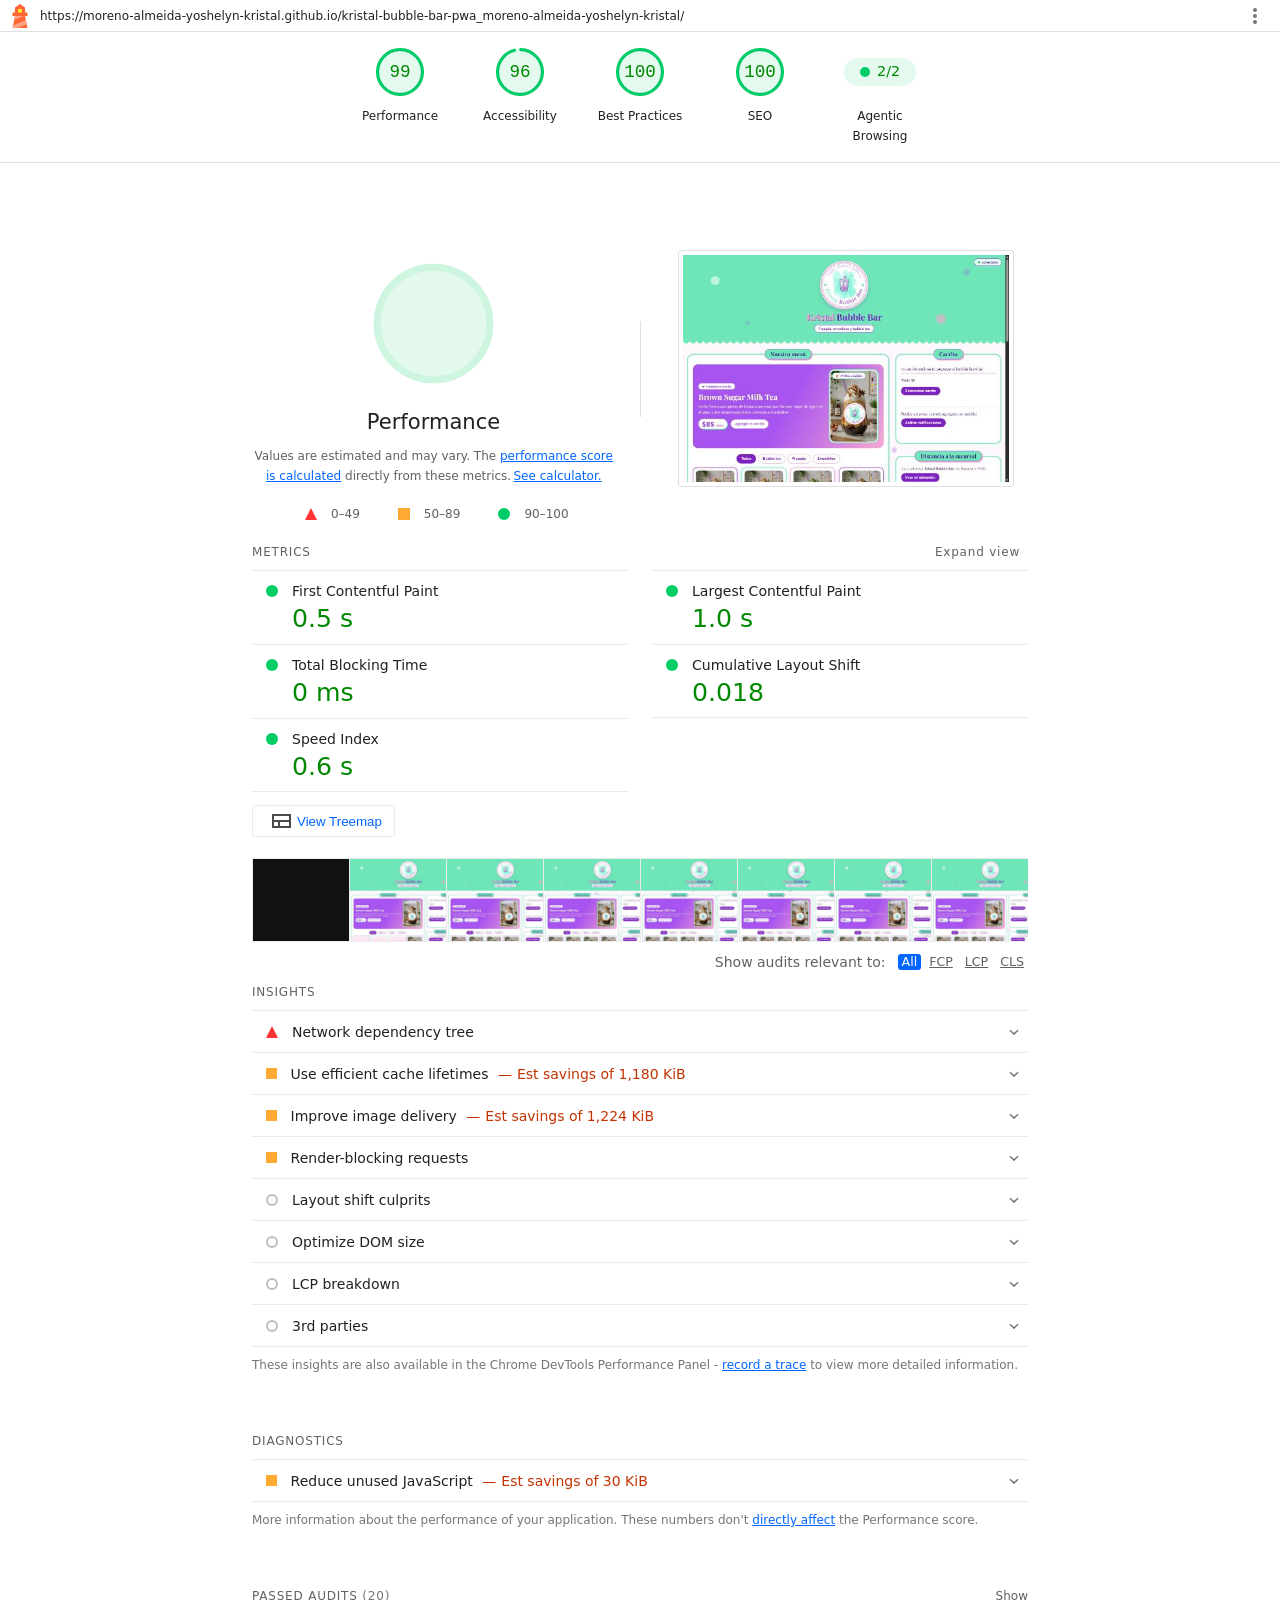
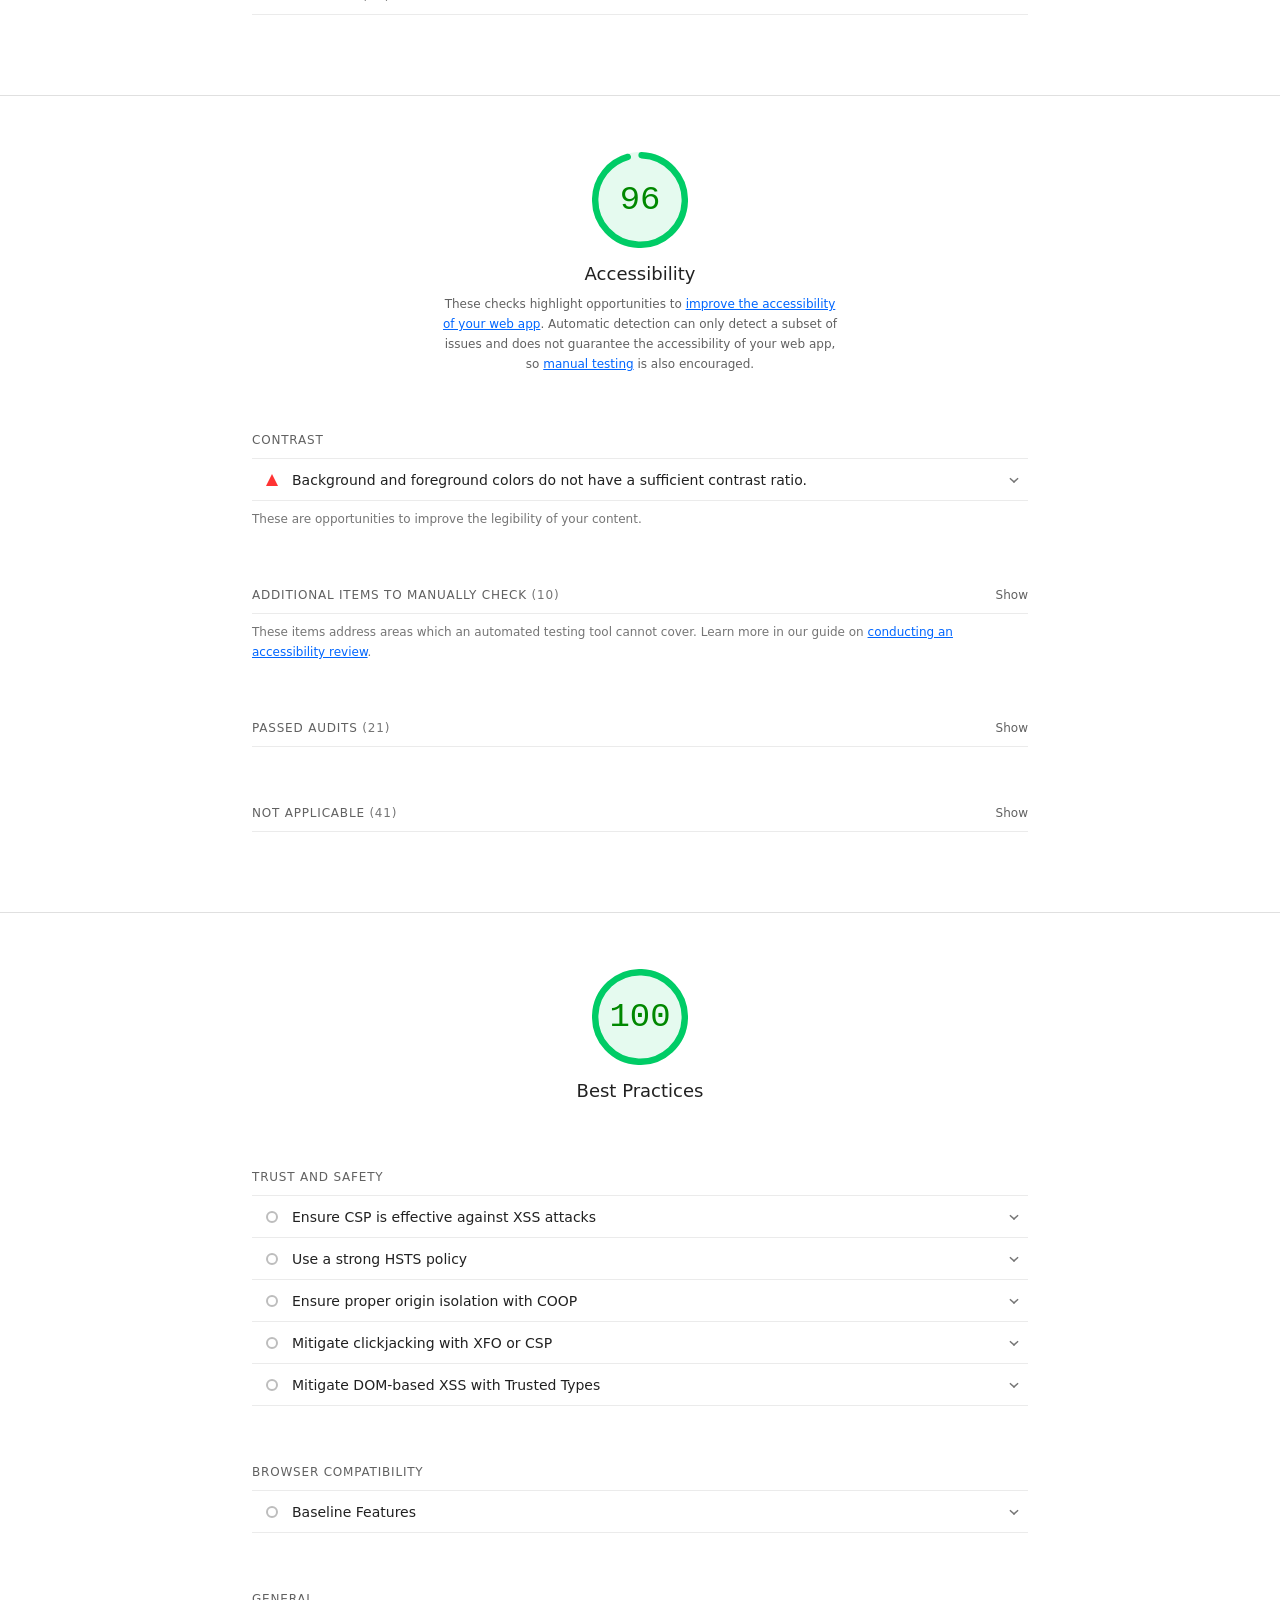
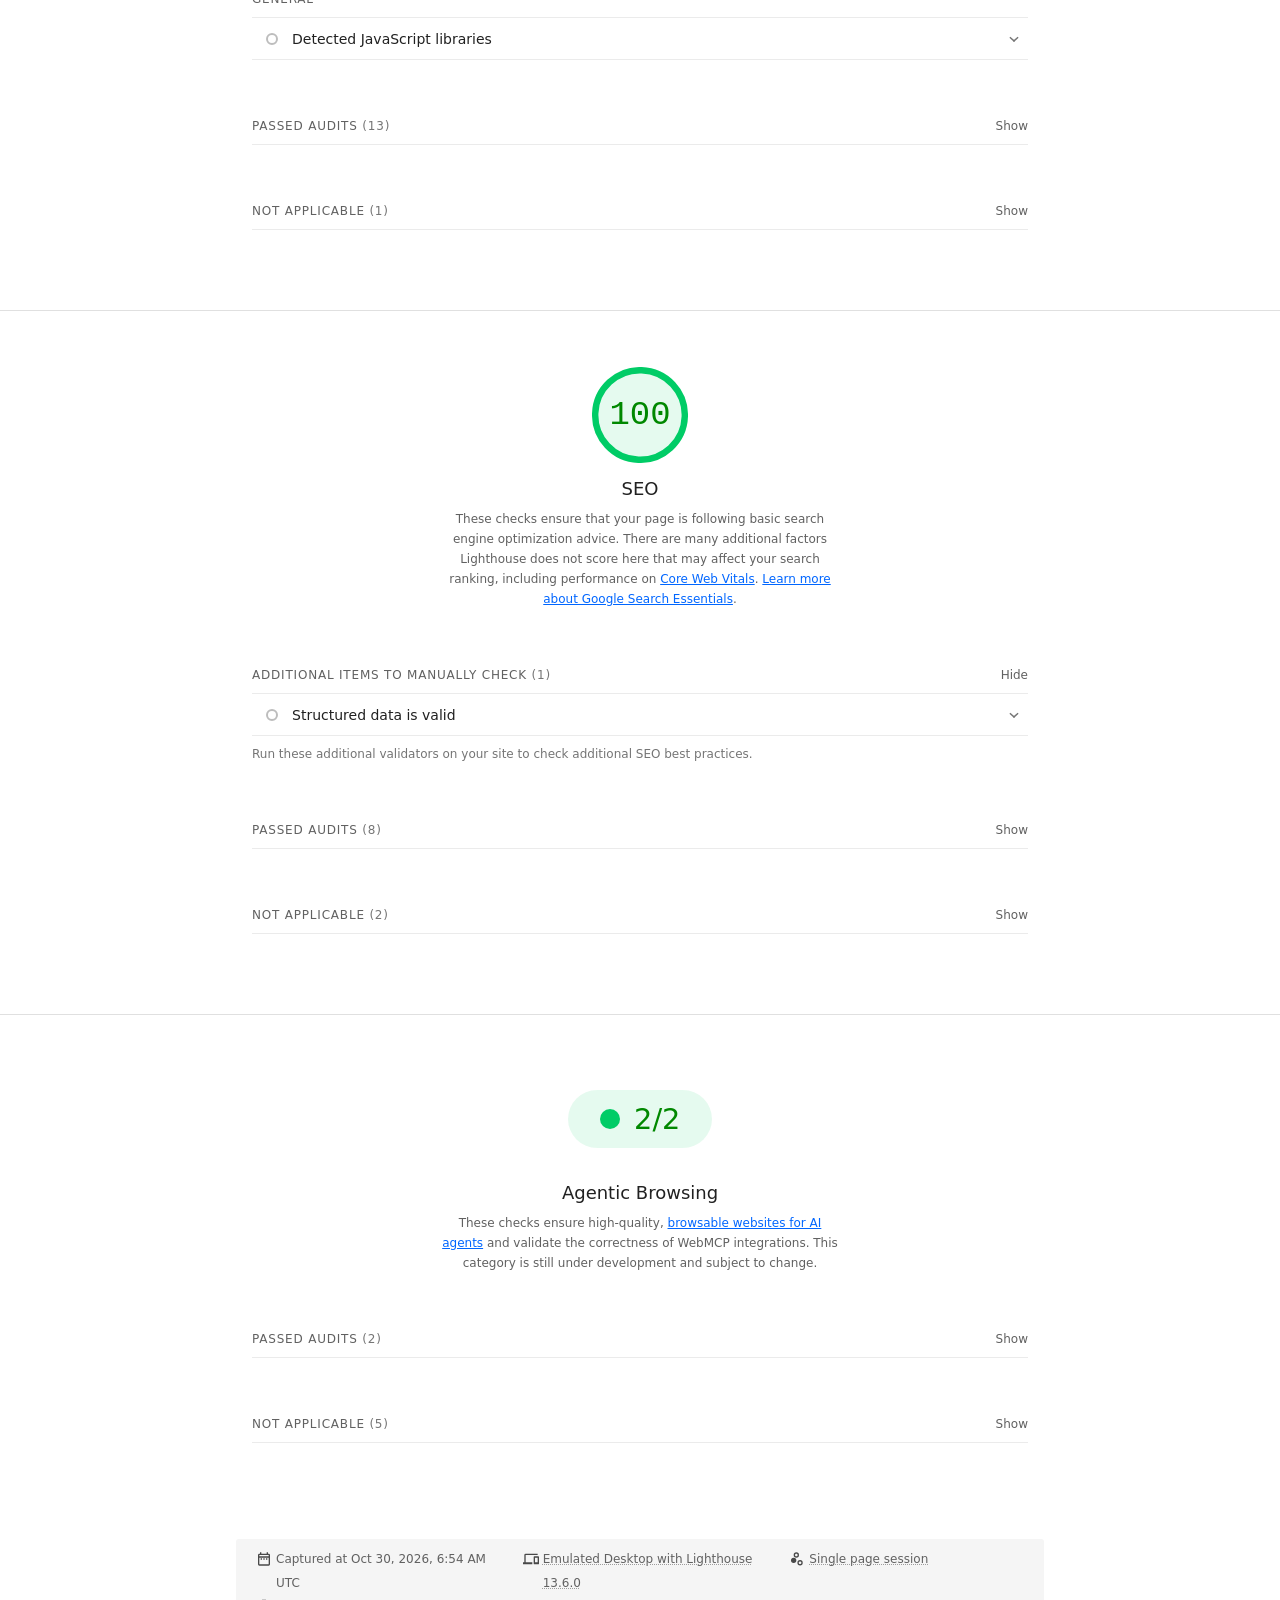
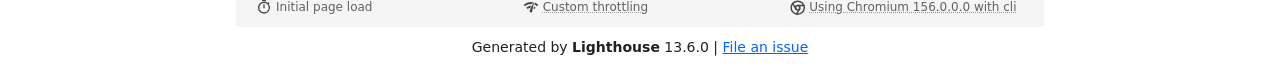
==== commit 755929a9: "Regenera reportes Lighthouse con la URL de Pages - MORENO ALMEIDA YOSHELYN KRISTAL" ====
--- a/docs/lighthouse-escritorio.html
+++ b/docs/lighthouse-escritorio.html
@@ -17,8 +17,8 @@
 
   <div id="lh-log"></div>
 
-  <script>window.__LIGHTHOUSE_JSON__ = {"lighthouseVersion":"13.5.0","requestedUrl":"http://localhost:5501/index.html","mainDocumentUrl":"http://localhost:5501/index.html","finalDisplayedUrl":"http://localhost:5501/index.html","finalUrl":"http://localhost:5501/index.html","fetchTime":"2026-10-27T06:18:11.403Z","gatherMode":"navigation","runWarnings":[],"userAgent":"Mozilla/5.0 (Windows NT 10.0; Win64; x64) AppleWebKit/537.36 (KHTML, like Gecko) HeadlessChrome/156.0.0.0 Safari/537.36","environment":{"networkUserAgent":"Mozilla/5.0 (Macintosh; Intel Mac OS X 10_15_7) AppleWebKit/537.36 (KHTML, like Gecko) Chrome/156.0.0.0 Safari/537.36","hostUserAgent":"Mozilla/5.0 (Windows NT 10.0; Win64; x64) AppleWebKit/537.36 (KHTML, like Gecko) HeadlessChrome/156.0.0.0 Safari/537.36","benchmarkIndex":4441,"credits":{"axe-core":"4.14.0"}},"audits":{"is-on-https":{"id":"is-on-https","title":"Uses HTTPS","description":"All sites should be protected with HTTPS, even ones that don't handle sensitive data. This includes avoiding [mixed content](https://developers.google.com/web/fundamentals/security/prevent-mixed-content/what-is-mixed-content), where some resources are loaded over HTTP despite the initial request being served over HTTPS. HTTPS prevents intruders from tampering with or passively listening in on the communications between your app and your users, and is a prerequisite for HTTP/2 and many new web platform APIs. [Learn more about HTTPS](https://developer.chrome.com/docs/lighthouse/pwa/is-on-https/).","score":1,"scoreDisplayMode":"binary","details":{"type":"table","headings":[{"key":"url","valueType":"url","label":"Insecure URL"},{"key":"resolution","valueType":"text","label":"Request Resolution"}],"items":[]}},"redirects-http":{"id":"redirects-http","title":"Redirects HTTP traffic to HTTPS","description":"Make sure that you redirect all HTTP traffic to HTTPS in order to enable secure web features for all your users. [Learn more](https://developer.chrome.com/docs/lighthouse/pwa/redirects-http/).","score":null,"scoreDisplayMode":"notApplicable"},"first-contentful-paint":{"id":"first-contentful-paint","title":"First Contentful Paint","description":"First Contentful Paint marks the time at which the first text or image is painted. [Learn more about the First Contentful Paint metric](https://developer.chrome.com/docs/lighthouse/performance/first-contentful-paint/).","score":1,"scoreDisplayMode":"numeric","numericValue":248.19029999999998,"numericUnit":"millisecond","displayValue":"0.2 s","scoringOptions":{"p10":934,"median":1600}},"largest-contentful-paint":{"id":"largest-contentful-paint","title":"Largest Contentful Paint","description":"Largest Contentful Paint marks the time at which the largest text or image is painted. [Learn more about the Largest Contentful Paint metric](https://developer.chrome.com/docs/lighthouse/performance/lighthouse-largest-contentful-paint/)","score":0.99,"scoreDisplayMode":"numeric","numericValue":698.10395,"numericUnit":"millisecond","displayValue":"0.7 s","scoringOptions":{"p10":1200,"median":2400}},"speed-index":{"id":"speed-index","title":"Speed Index","description":"Speed Index shows how quickly the contents of a page are visibly populated. [Learn more about the Speed Index metric](https://developer.chrome.com/docs/lighthouse/performance/speed-index/).","score":1,"scoreDisplayMode":"numeric","numericValue":248.19029999999998,"numericUnit":"millisecond","displayValue":"0.2 s","scoringOptions":{"p10":1311,"median":2300}},"screenshot-thumbnails":{"id":"screenshot-thumbnails","title":"Screenshot Thumbnails","description":"This is what the load of your site looked like.","score":1,"scoreDisplayMode":"informative","details":{"type":"filmstrip","scale":3000,"items":[{"timing":375,"timestamp":8182962751,"data":"[data-uri]"},{"timing":750,"timestamp":8183337751,"data":"[data-uri]"},{"timing":1125,"timestamp":8183712751,"data":"[data-uri]"},{"timing":1500,"timestamp":8184087751,"data":"[data-uri]"},{"timing":1875,"timestamp":8184462751,"data":"[data-uri]"},{"timing":2250,"timestamp":8184837751,"data":"[data-uri]"},{"timing":2625,"timestamp":8185212751,"data":"[data-uri]"},{"timing":3000,"timestamp":8185587751,"data":"[data-uri]